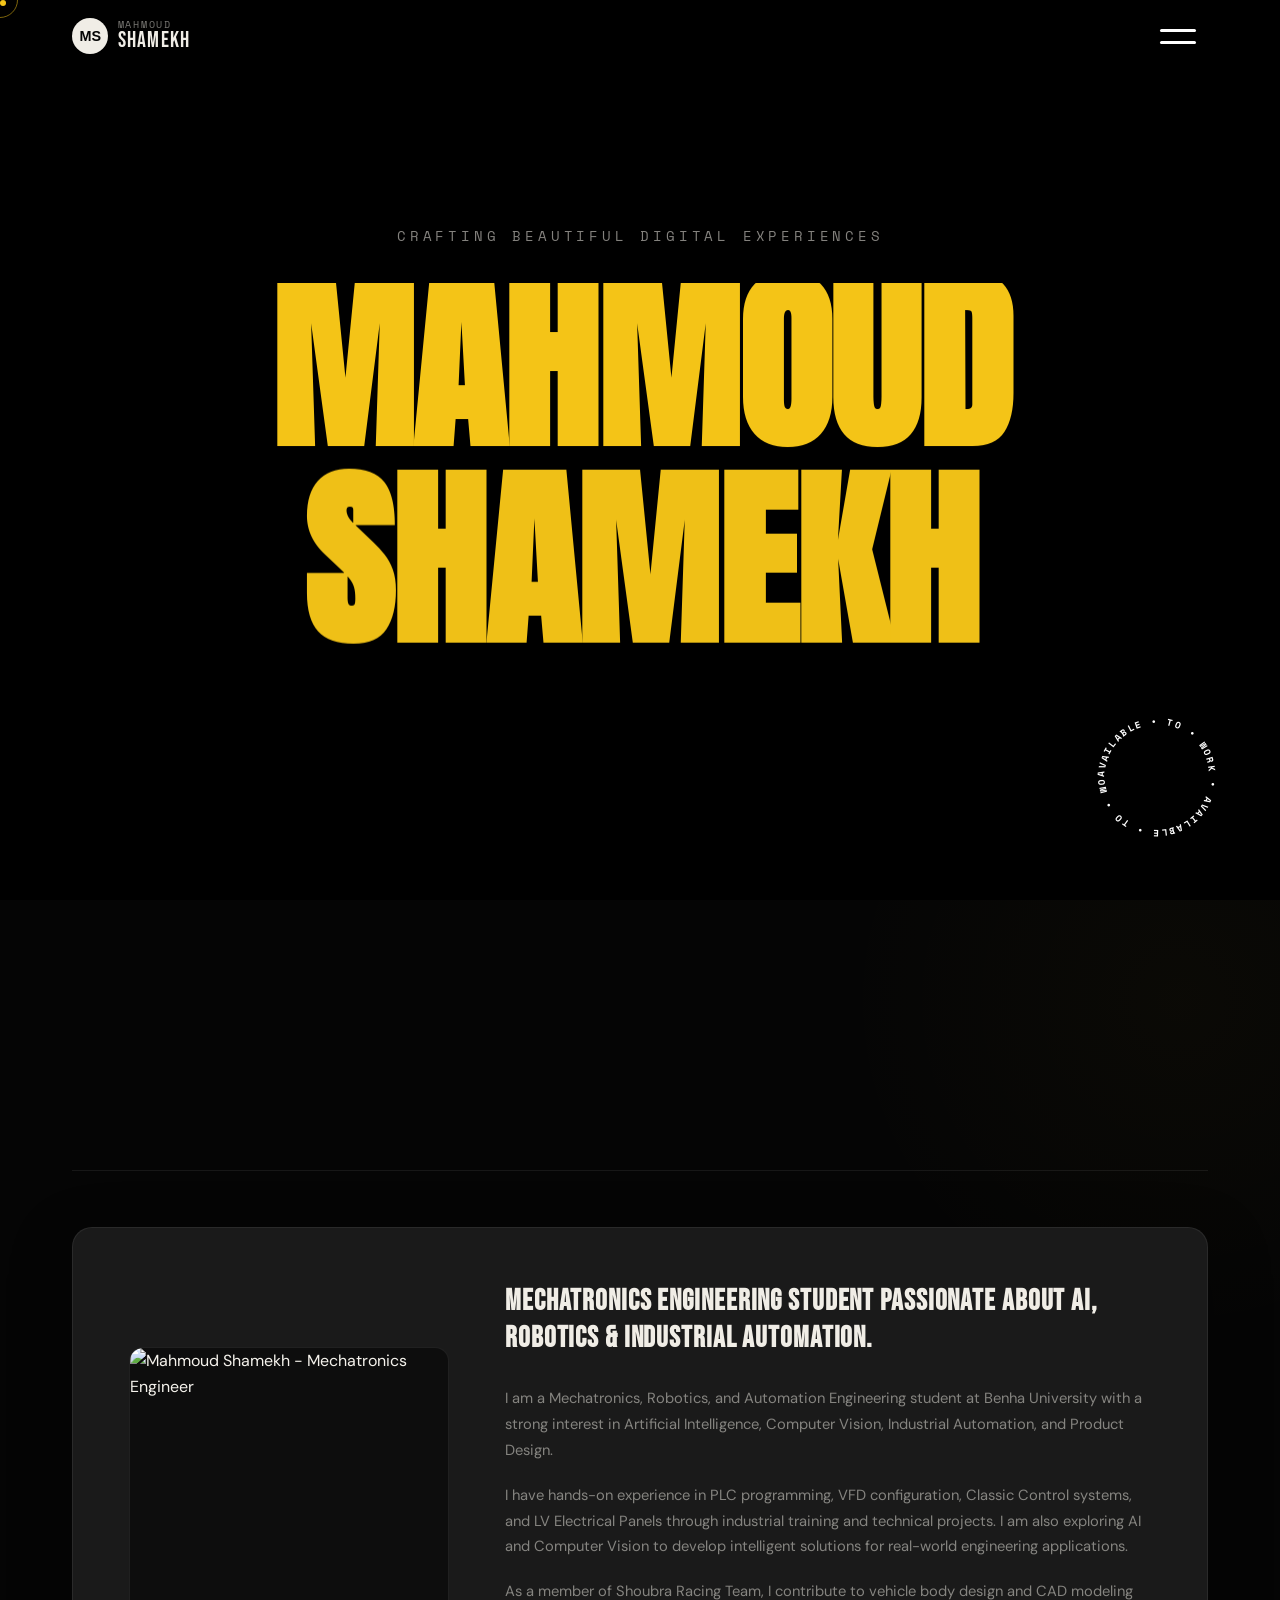
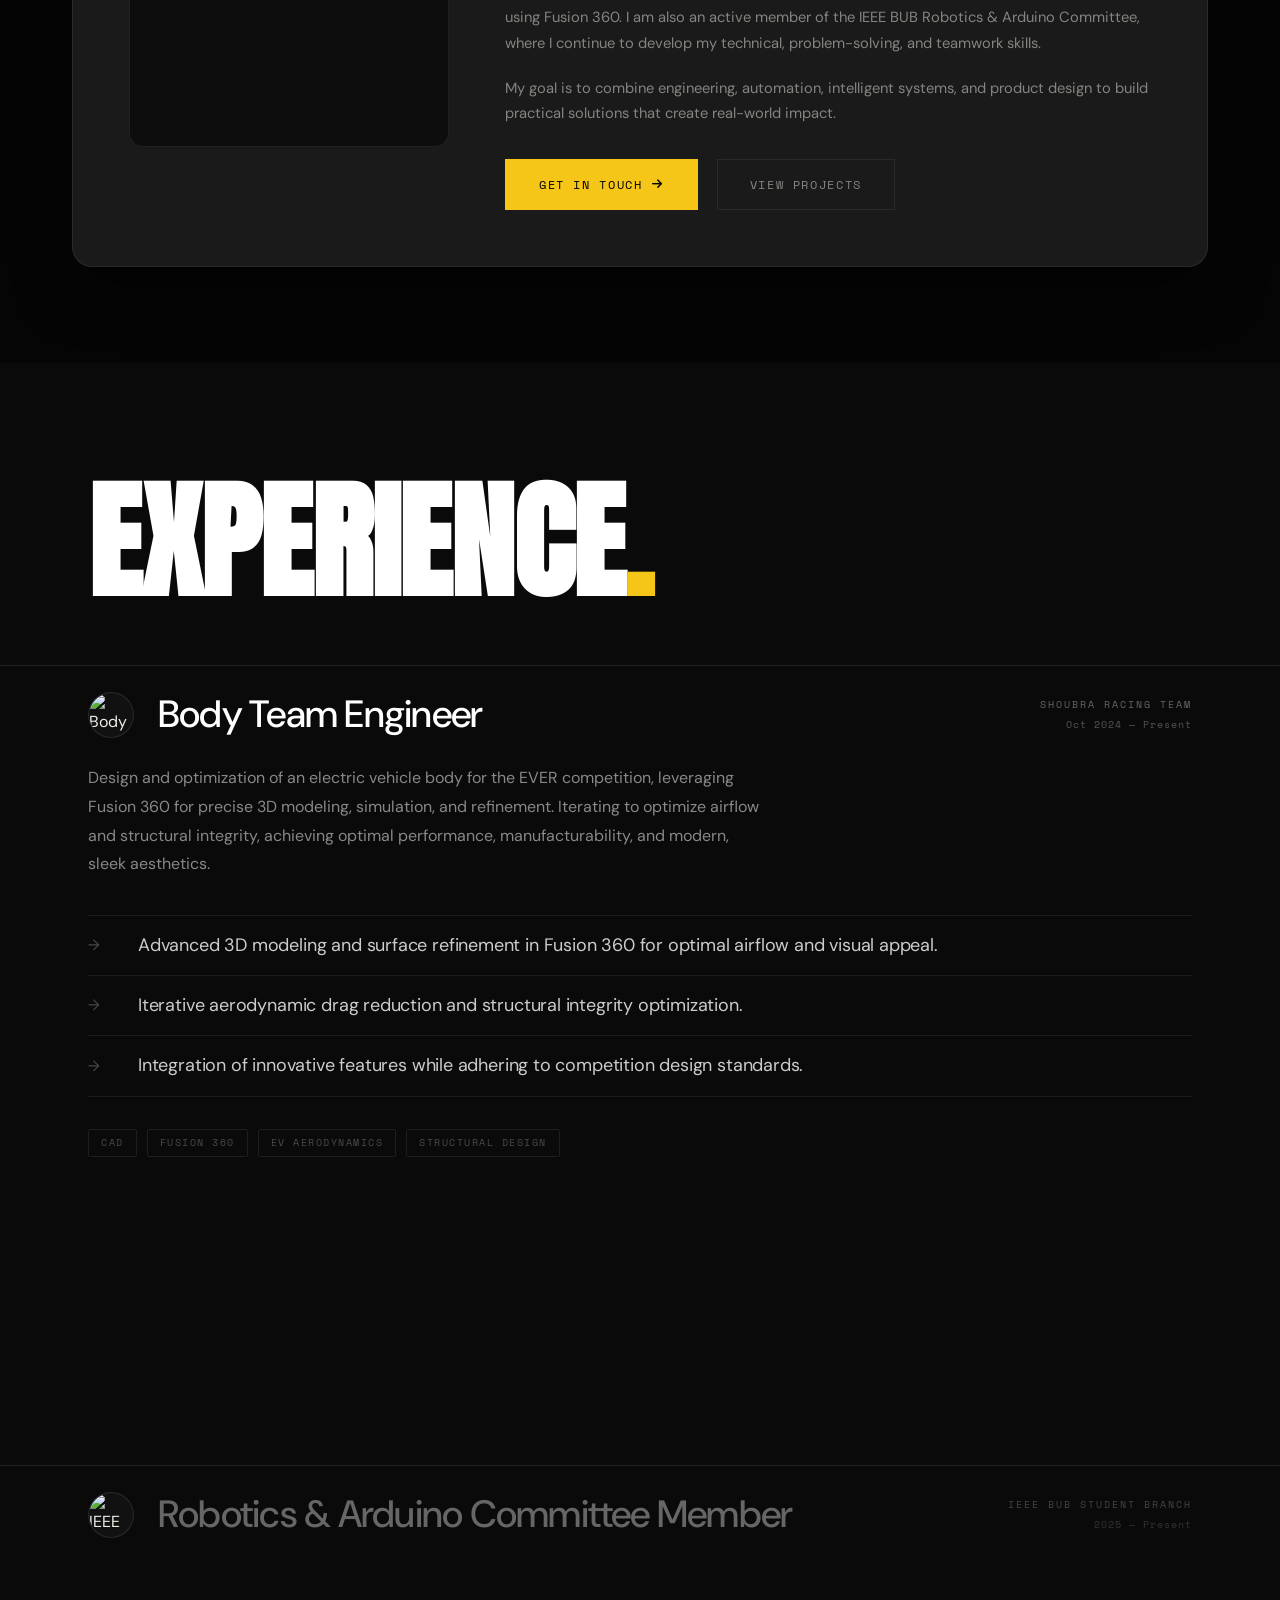
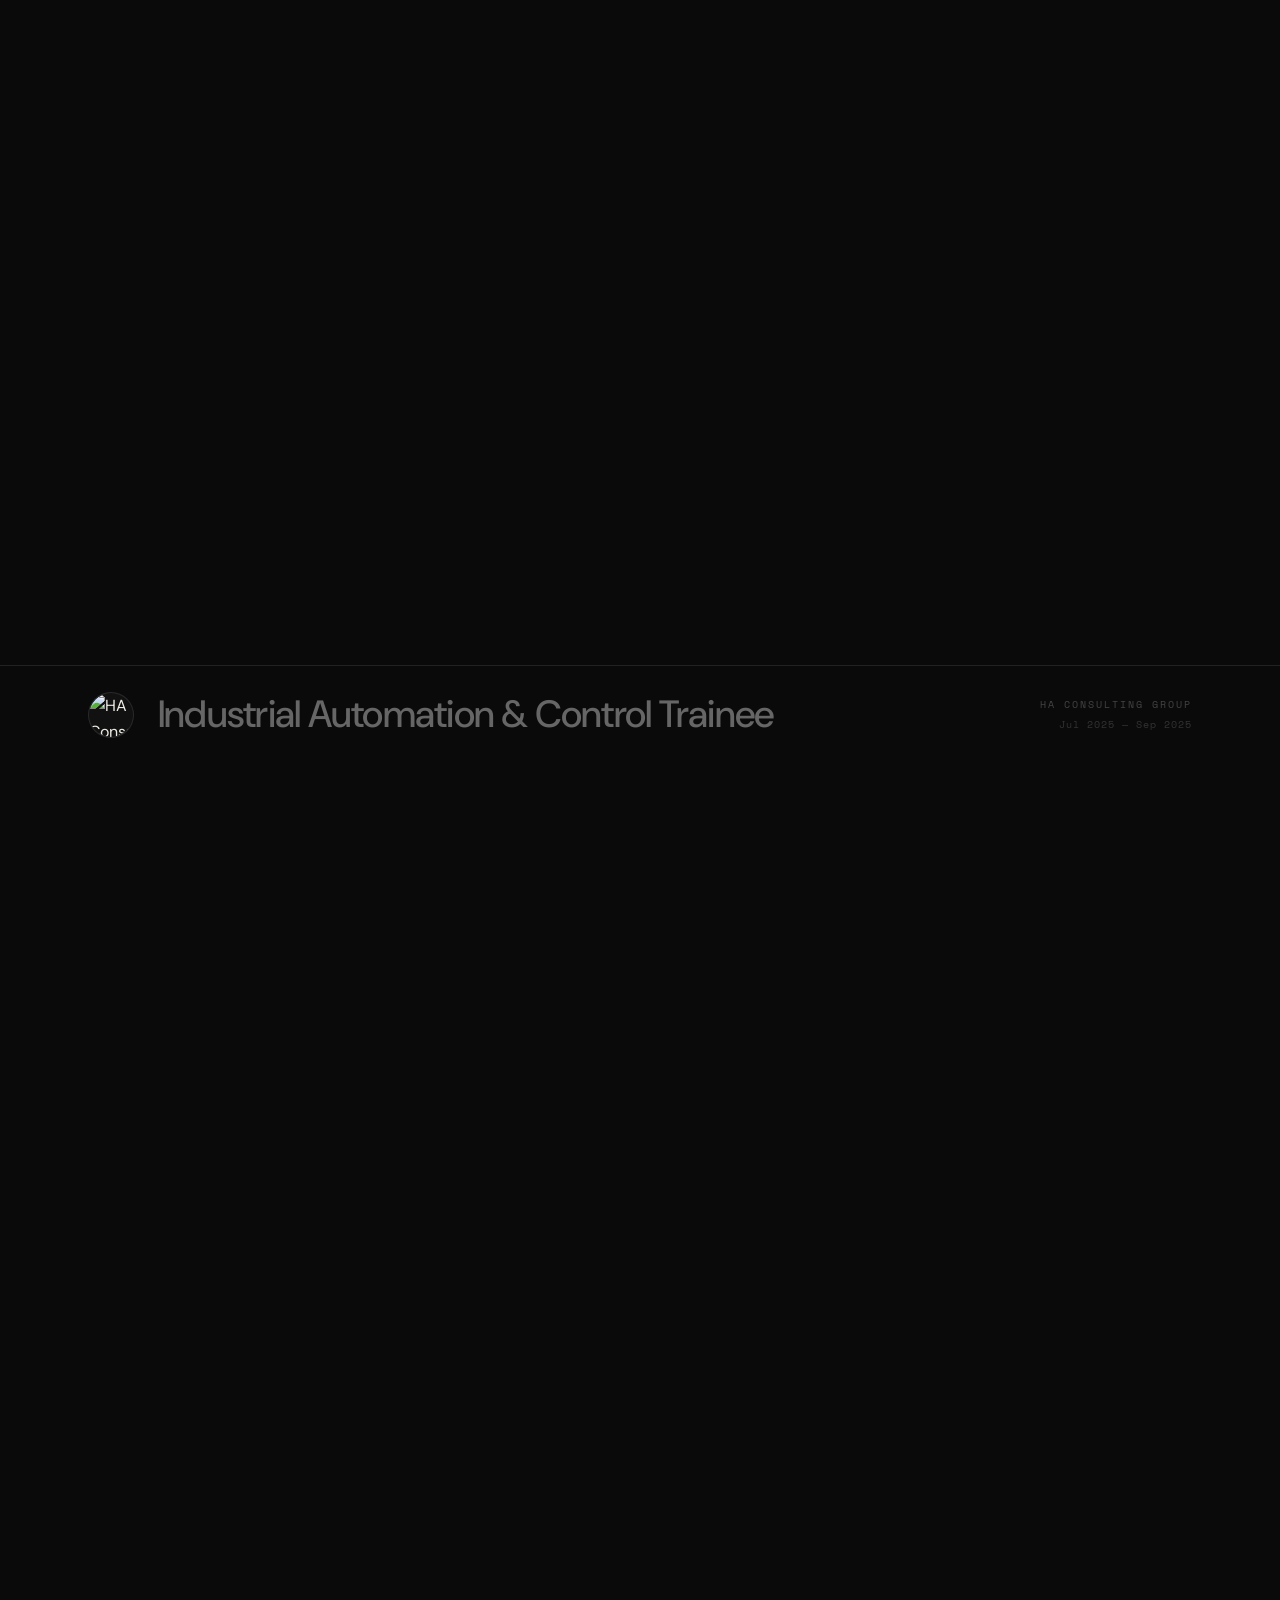
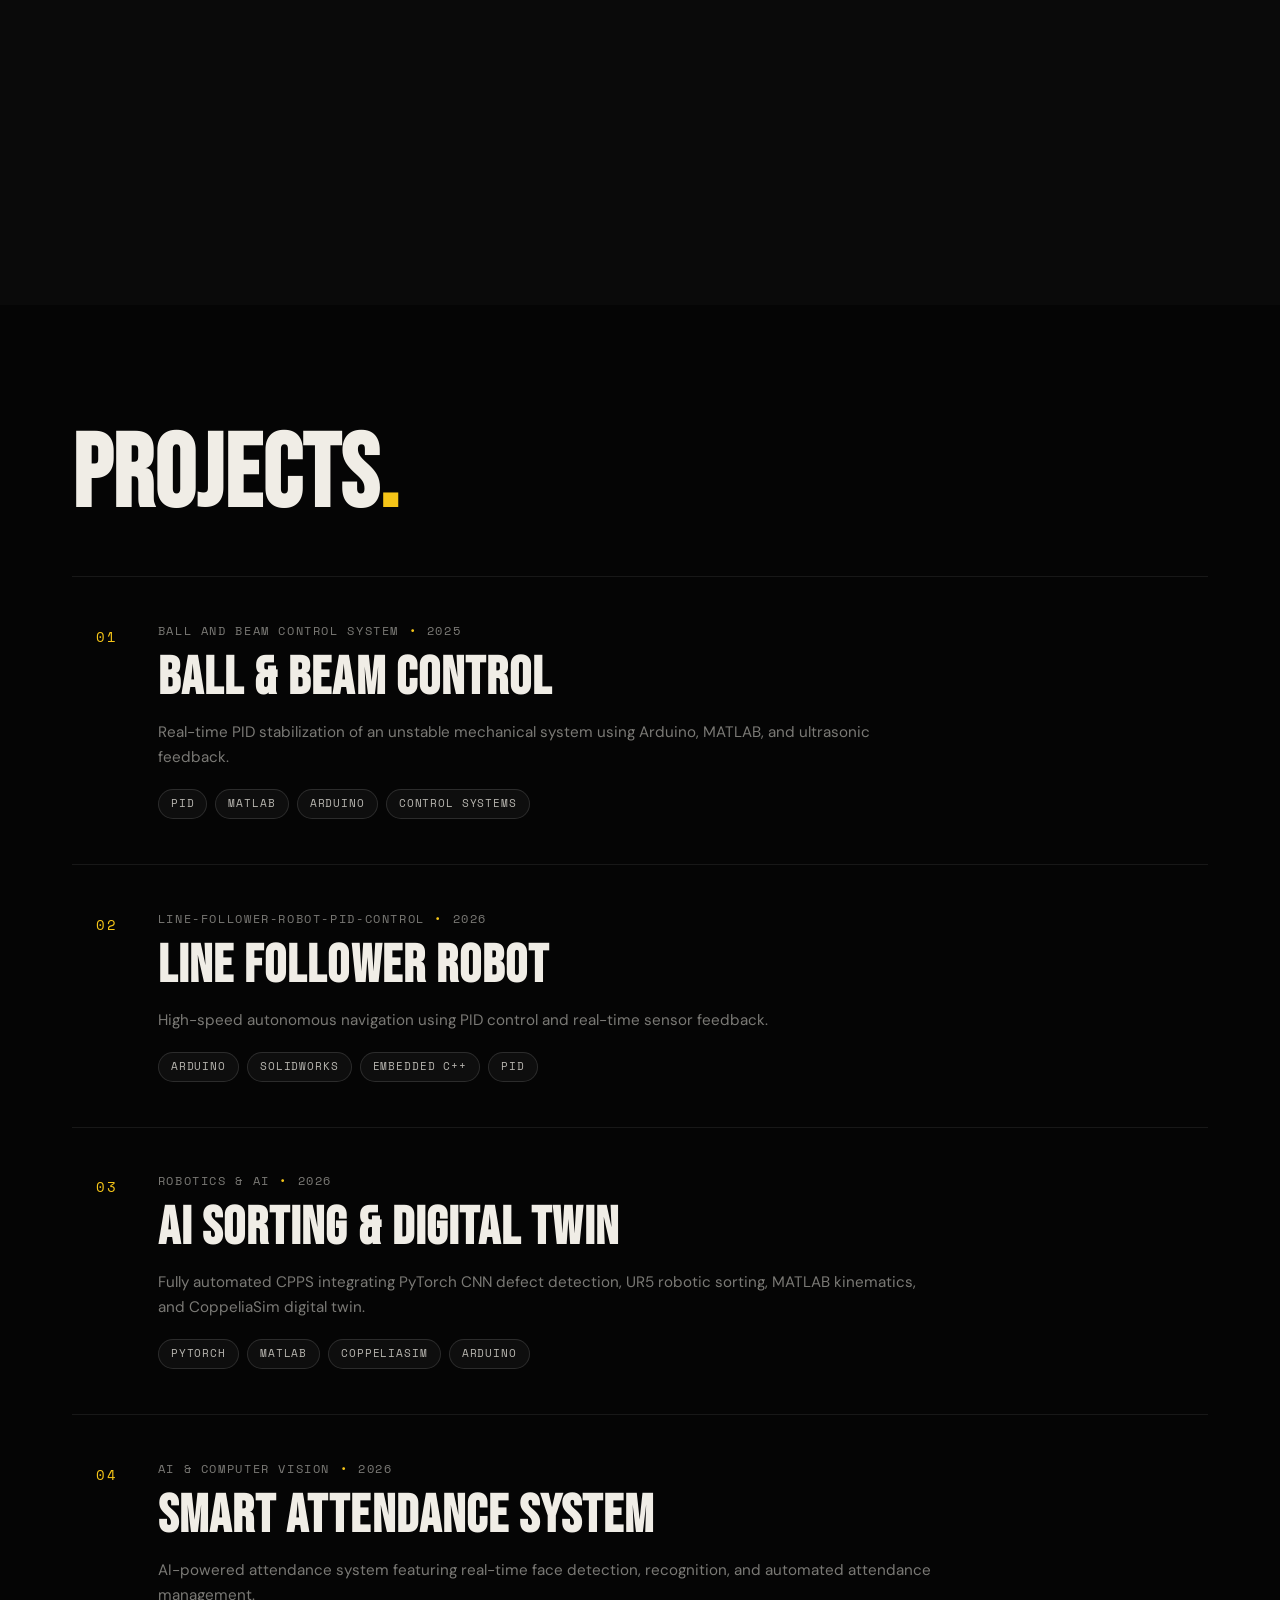
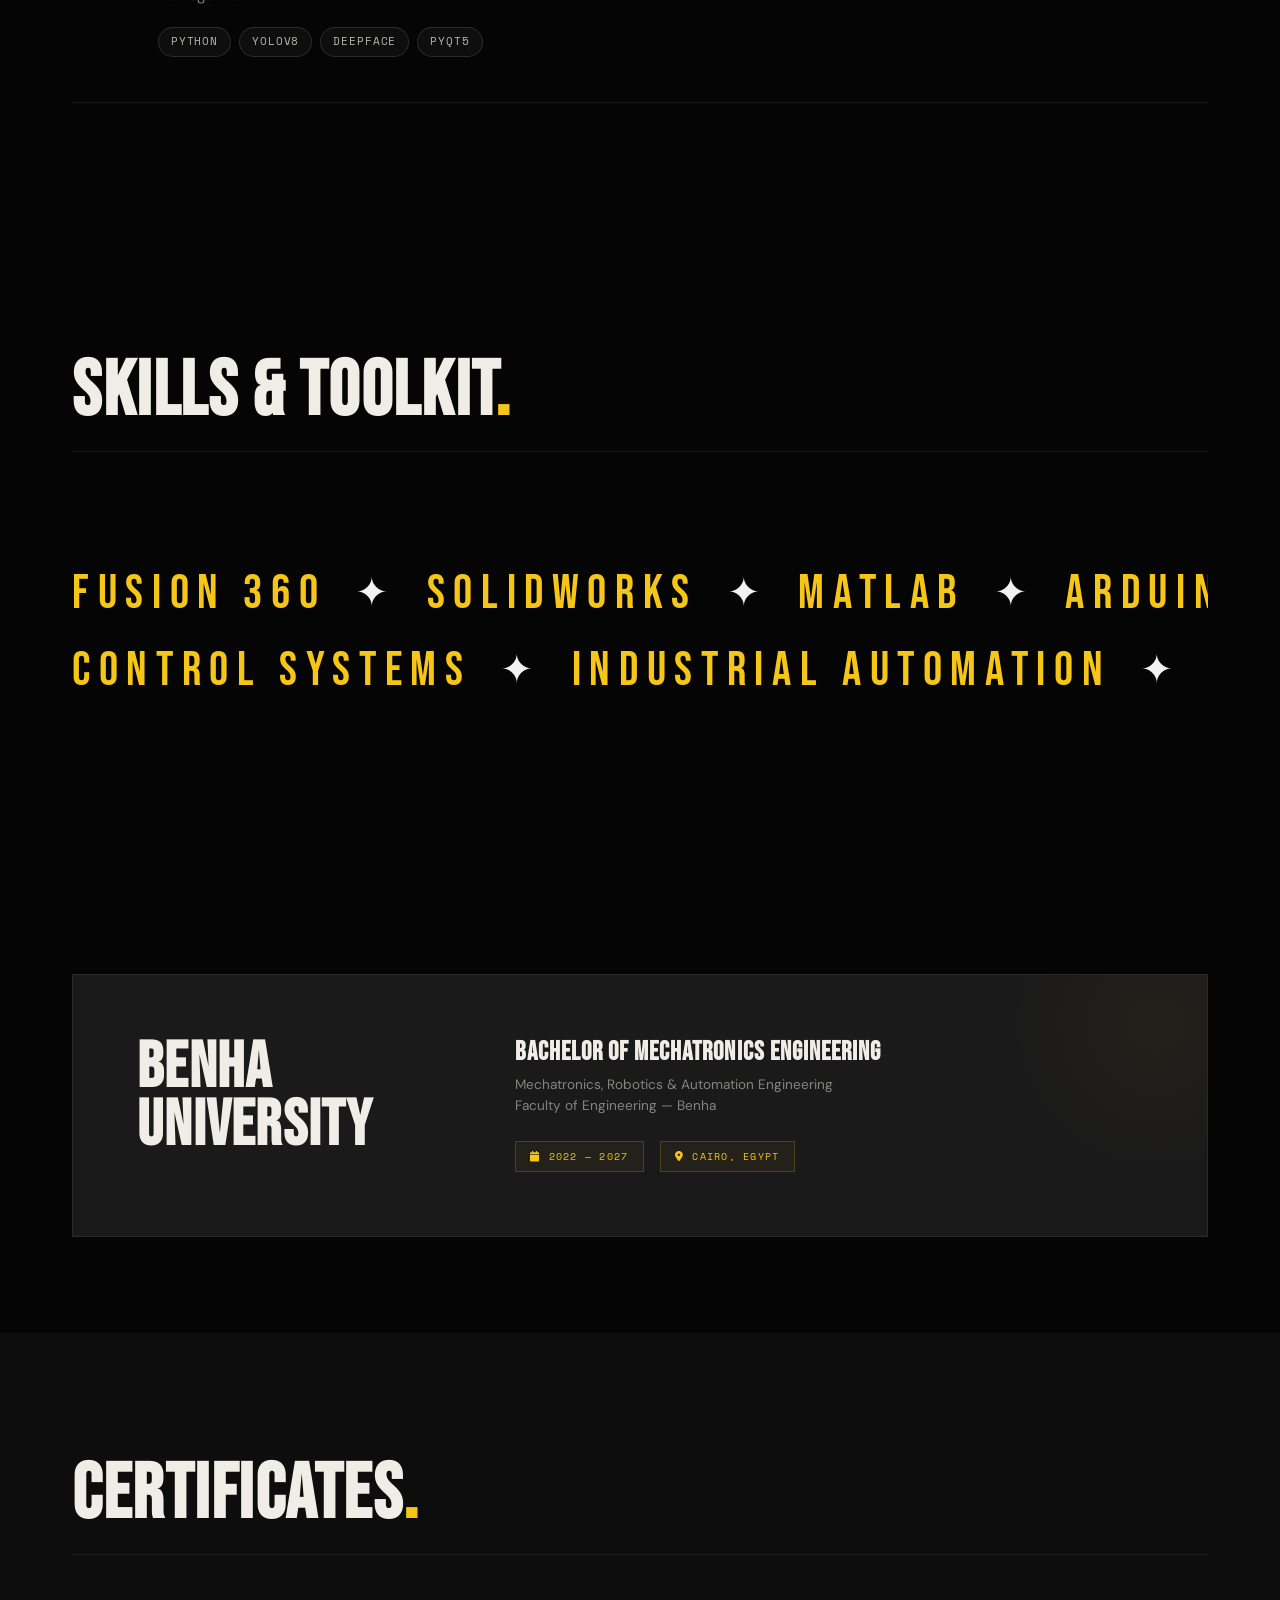
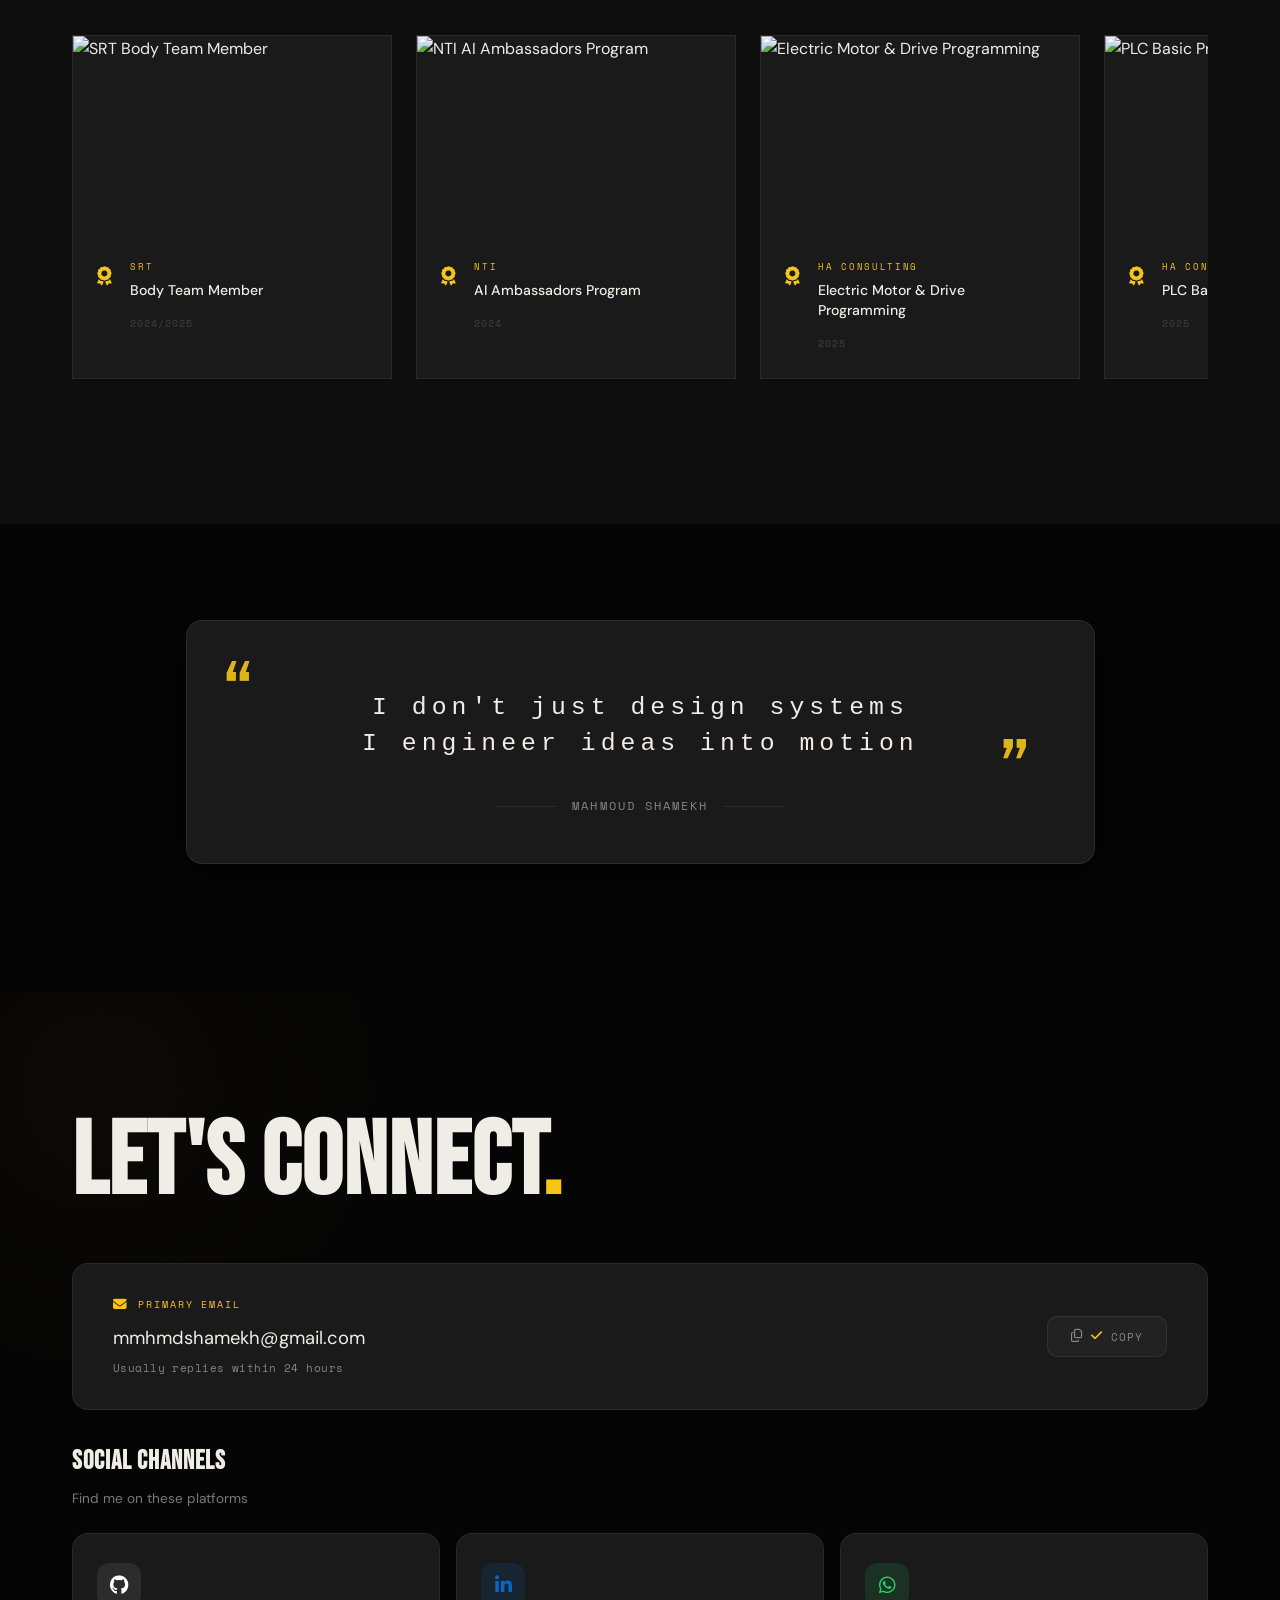
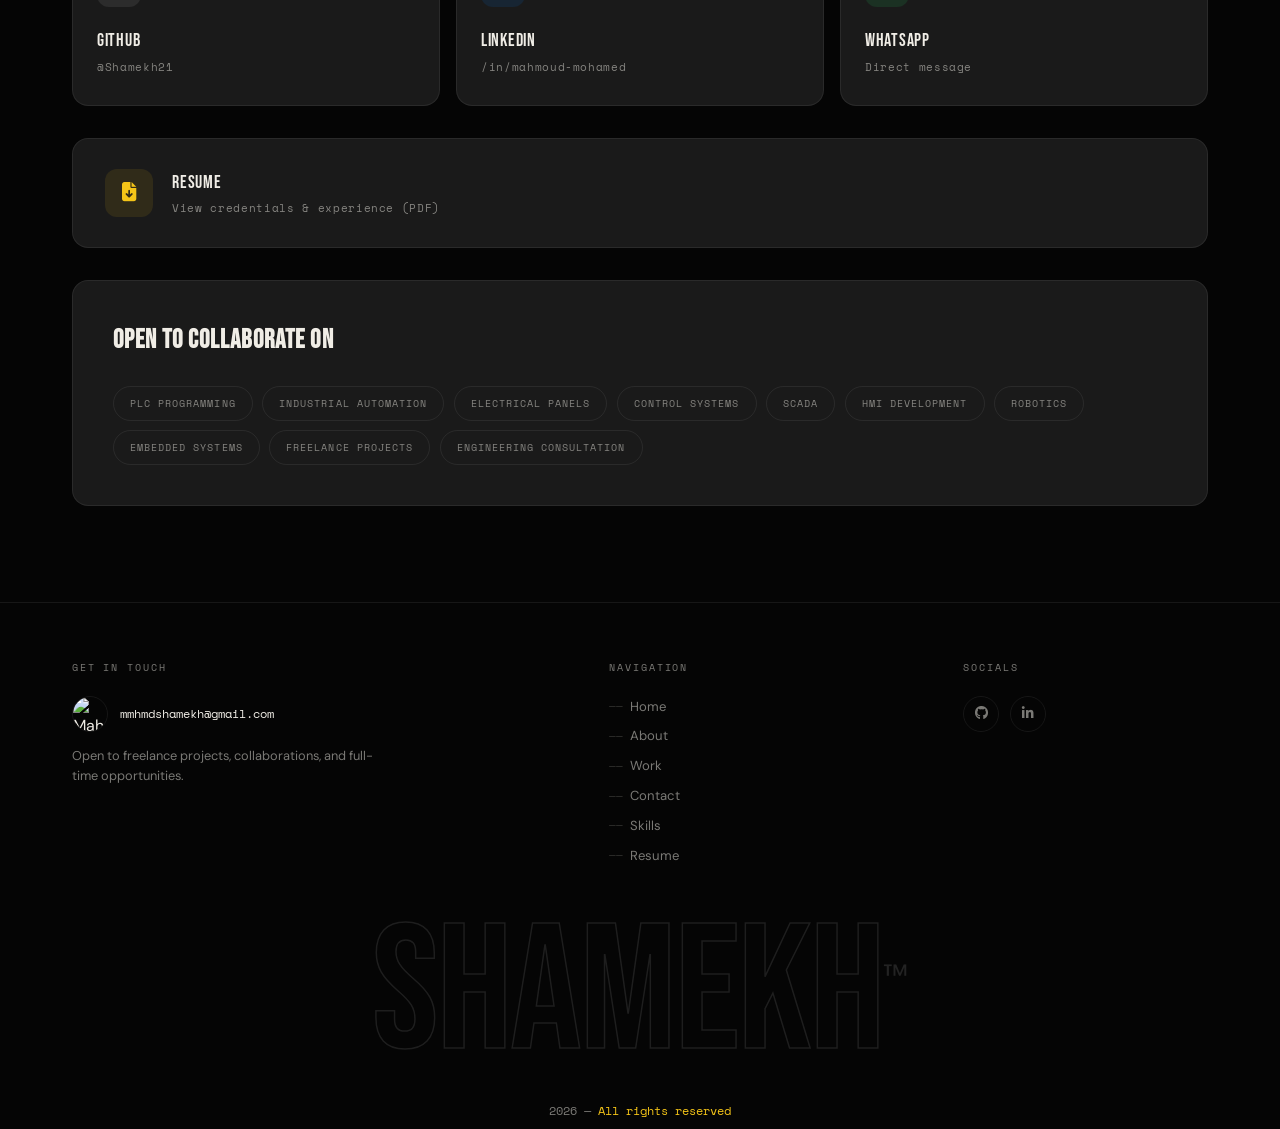
==== index.html @ ae10884a "v5:Test05" ====
<!DOCTYPE html>
<html lang="en" data-theme="dark">

<head>
  <meta charset="UTF-8" />
  <meta name="viewport" content="width=device-width, initial-scale=1.0" />
  <meta name="description"
    content="Professional Mechatronics Engineer Portfolio showcasing projects, experience, certifications and technical skills.">
  <meta name="theme-color" content="#0B0F19">
  <title>Mahmoud Shamekh | Mechatronics Engineer</title>

  <link rel="icon" type="image/webp" href="assets/images/photo(1).webp">


  <link rel="stylesheet" href="css/base.css" />
  <link rel="stylesheet" href="css/components.css" />
  <link rel="stylesheet" href="css/home.css" />
  <link rel="stylesheet" href="css/responsive.css" />

  <link rel="preconnect" href="https://fonts.googleapis.com" />
  <link rel="preconnect" href="https://fonts.gstatic.com" crossorigin />
  <link rel="preconnect" href="https://cdnjs.cloudflare.com" crossorigin />
  <link
    href="https://fonts.googleapis.com/css2?family=Anton&family=Bebas+Neue&family=Space+Mono:ital,wght@0,400;0,700;1,400&family=DM+Sans:ital,opsz,wght@0,9..40,300;0,9..40,400;0,9..40,500;1,9..40,300&display=swap"
    rel="stylesheet" />
  <link rel="stylesheet" href="https://cdnjs.cloudflare.com/ajax/libs/font-awesome/6.7.2/css/all.min.css">
</head>

<body>

  <div id="loader" class="loader">
    <div class="loader-inner">
      <div class="loader-text">
        <span class="loader-pct" id="loaderPct">0%</span>
      </div>
      <div class="loader-bar">
        <div class="loader-fill"></div>
      </div>
    </div>
  </div>


  <div class="cursor-dot" id="cursorDot"></div>
  <div class="cursor-ring" id="cursorRing"></div>



  <nav id="navbar">
    <div class="nav-inner">
      <a href="#hero" class="nav-logo">
        <svg class="logo-img" viewBox="0 0 100 100" xmlns="http://www.w3.org/2000/svg">
          <circle cx="50" cy="50" r="50" fill="currentColor" />
          <text x="51" y="63" text-anchor="middle" font-family="Arial Black, sans-serif" font-size="40"
            font-weight="900" fill="var(--bg, #fff)">MS</text>
        </svg>
        <div class="logo-text">
          <span class="logo-first">MAHMOUD</span>
          <span class="logo-last">SHAMEKH</span>
        </div>
      </a>

      <button style="cursor: none;" class="hamburger" id="navOpen" aria-label="Open navigation" aria-expanded="false"
        aria-controls="navOverlay">
        <span></span><span></span>
      </button>
    </div>
  </nav>


  <div class="nav-overlay" id="navOverlay" aria-hidden="true" inert>
    <div class="nav-backdrop" id="navBackdrop"></div>
    <button style="cursor: none;" class="nav-close" id="navClose" aria-label="Close navigation">
      <svg width="18" height="18" viewBox="0 0 18 18" fill="none" stroke="currentColor" stroke-width="2.2"
        stroke-linecap="round">
        <line x1="2" y1="2" x2="16" y2="16" />
        <line x1="16" y1="2" x2="2" y2="16" />
      </svg>
    </button>
    <div class="nav-panel">
      <p class="nav-section-label">Navigation</p>
      <ul class="nav-panel-links">
        <li><a href="index.html">Home</a></li>
        <li><a href="#about">About</a></li>
        <li><a href="#projects">Work</a></li>
        <li><a href="#contact">Contact</a></li>
      </ul>
      <p class="nav-socials-label">Socials</p>
      <div class="nav-socials">
        <a target="_blank" rel="noopener" href="https://github.com/Shamekh21">GitHub</a>
        <a target="_blank" rel="noopener" href="https://www.linkedin.com/in/mahmoud-mohamed-7784ab2a5/">LinkedIn</a>
      </div>
    </div>
  </div>


  <section id="hero" class="intro-section">
    <div class="intro-container">
      <div class="intro-top-label">
        CRAFTING BEAUTIFUL DIGITAL EXPERIENCES
      </div>

      <div class="intro-title-wrapper">
        <h1 class="intro-title">
          <span class="intro-title-line">MAHMOUD</span>
          <span class="intro-title-line">SHAMEKH</span>
        </h1>
      </div>
    </div>


    <div class="intro-badge" aria-label="Available for work">
      <svg viewBox="0 0 200 200" width="160" height="160" class="intro-badge-svg">
        <defs>
          <path id="circlePath" d="M 100, 100 m -70, 0 a 70,70 0 1,1 140,0 a 70,70 0 1,1 -140,0" />
        </defs>
        <text fill="#ffffff" font-family="var(--font-mono)" font-size="12.5" font-weight="700" letter-spacing="2.2">
          <textPath href="#circlePath" startOffset="0%">
            AVAILABLE • TO • WORK • AVAILABLE • TO • WORK •
          </textPath>
        </text>
      </svg>
    </div>
  </section>


  <section id="about" class="about-section">
    <div class="container">


      <h2 class="about-main-title xp-header-title reveal" id="aboutTitle">ABOUT<span
          style="color: var(--accent);">.</span></h2>
      <div class="about-divider" id="aboutDivider"></div>


      <div class="about-card reveal" id="aboutCard">
        <div class="about-card-inner">


          <div class="about-col-left">
            <div class="about-portrait-frame">
              <img src="assets/images/photo(1).webp" alt="Mahmoud Shamekh - Mechatronics Engineer"
                class="about-portrait-img" loading="lazy" decoding="async" />
            </div>
          </div>


          <div class="about-col-right">

            <h3 class="about-headline" id="aboutHeadline">
              MECHATRONICS ENGINEERING STUDENT PASSIONATE ABOUT AI, ROBOTICS &amp; INDUSTRIAL AUTOMATION.
            </h3>

            <div class="about-bio-text" id="aboutBioText">
              <p>
                I am a Mechatronics, Robotics, and Automation Engineering student at Benha University with a strong
                interest in Artificial Intelligence, Computer Vision, Industrial Automation, and Product Design.
              </p>
              <p>
                I have hands-on experience in PLC programming, VFD configuration, Classic Control systems, and LV
                Electrical Panels through industrial training and technical projects. I am also exploring AI and
                Computer Vision to develop intelligent solutions for real-world engineering applications.

              </p>
              <p>
                As a member of Shoubra Racing Team, I contribute to vehicle body design and CAD modeling using Fusion
                360. I am also an active member of the IEEE BUB Robotics &amp; Arduino Committee, where I continue to
                develop my technical, problem-solving, and teamwork skills.
              </p>
              <p>
                My goal is to combine engineering, automation, intelligent systems, and product design to build
                practical solutions that create real-world impact.
              </p>
            </div>

            <div class="about-cta-row" id="aboutCtaRow">
              <a href="#contact" class="btn-primary">GET IN TOUCH <i class="fa-solid fa-arrow-right"></i></a>
              <a href="#projects" class="btn-ghost">VIEW PROJECTS</a>
            </div>

          </div>

        </div>
      </div>

    </div>
  </section>

  <section id="experience" class="xp-section">


    <div class="xp-header reveal">
      <h2 class="xp-header-title">EXPERIENCE<span>.</span></h2>
    </div>


    <div class="xp-stack" id="xpStack">


      <article class="xp-card" id="xpCard0">
        <div class="xp-card-header">
          <div class="xp-card-logo-wrap">
            <img src="assets/images/bodyTeam.webp" alt="Body Team Engineer Logo" class="xp-card-logo">
          </div>
          <h3 class="xp-card-title">Body Team Engineer</h3>
          <div class="xp-card-meta">
            <span class="xp-card-company">Shoubra Racing Team</span>
            <span class="xp-card-date">Oct 2024 — Present</span>
          </div>
        </div>
        <div class="xp-card-body">
          <p class="xp-card-desc">
            Design and optimization of an electric vehicle body for the EVER competition, leveraging Fusion 360 for
            precise 3D modeling, simulation, and refinement. Iterating to optimize airflow and structural integrity,
            achieving optimal performance, manufacturability, and modern, sleek aesthetics.
          </p>
          <ul class="xp-points">
            <li class="xp-point">
              <span class="xp-point-bullet">→</span>
              <span class="xp-point-text">Advanced 3D modeling and surface refinement in Fusion 360 for optimal airflow
                and visual appeal.</span>
            </li>
            <li class="xp-point">
              <span class="xp-point-bullet">→</span>
              <span class="xp-point-text">Iterative aerodynamic drag reduction and structural integrity
                optimization.</span>
            </li>
            <li class="xp-point">
              <span class="xp-point-bullet">→</span>
              <span class="xp-point-text">Integration of innovative features while adhering to competition design
                standards.</span>
            </li>
          </ul>
          <div class="xp-tags">
            <span class="xp-tag">CAD</span>
            <span class="xp-tag">Fusion 360</span>
            <span class="xp-tag">EV Aerodynamics</span>
            <span class="xp-tag">Structural Design</span>
          </div>
        </div>
      </article>


      <article class="xp-card" id="xpCard1">
        <div class="xp-card-header">
          <div class="xp-card-logo-wrap">
            <img src="assets/images/IEEE.webp" alt="IEEE BUB" class="xp-card-logo">
          </div>
          <h3 class="xp-card-title">Robotics & Arduino Committee Member</h3>
          <div class="xp-card-meta">
            <span class="xp-card-company">IEEE BUB Student Branch</span>
            <span class="xp-card-date">2025 — Present</span>
          </div>
        </div>
        <div class="xp-card-body">
          <p class="xp-card-desc">
            Actively participated in technical workshops and practical engineering projects focused on embedded
            systems. Developed hands-on expertise in Arduino programming, sensor interfacing, and electronic circuits,
            while collaborating with engineering teams to solve complex technical challenges.
          </p>
          <ul class="xp-points">
            <li class="xp-point">
              <span class="xp-point-bullet">→</span>
              <span class="xp-point-text">Programmed and integrated microcontroller-based systems using both digital and
                analog sensors.</span>
            </li>
            <li class="xp-point">
              <span class="xp-point-bullet">→</span>
              <span class="xp-point-text">Designed and implemented control logic and electronic circuits for
                hardware-software integration.</span>
            </li>
            <li class="xp-point">
              <span class="xp-point-bullet">→</span>
              <span class="xp-point-text">Collaborated in technical sessions to enhance engineering problem-solving and
                teamwork skills.</span>
            </li>
          </ul>
          <div class="xp-tags">
            <span class="xp-tag">Arduino</span>
            <span class="xp-tag">EMBEDDED SYSTEMS</span>
            <span class="xp-tag">CIRCUIT DESIGN</span>
            <span class="xp-tag">CONTROL LOGIC</span>
          </div>
        </div>
      </article>


      <article class="xp-card" id="xpCard2">
        <div class="xp-card-header">
          <div class="xp-card-logo-wrap">
            <img src="assets/images/HA.webp" alt="HA Consulting Group" class="xp-card-logo">
          </div>
          <h3 class="xp-card-title">Industrial Automation & Control Trainee</h3>
          <div class="xp-card-meta">
            <span class="xp-card-company">HA Consulting Group</span>
            <span class="xp-card-date">Jul 2025 — Sep 2025</span>
          </div>
        </div>
        <div class="xp-card-body">
          <p class="xp-card-desc">
            Completed an intensive industrial automation diploma featuring 60+ hands-on lab tasks across hardwired
            classic control systems, multi-vendor PLC programming, and VFD parameter configuration</p>
          <ul class="xp-points">
            <li class="xp-point">
              <span class="xp-point-bullet">→</span>
              <span class="xp-point-text">Classic Control</span>
            </li>
            <li class="xp-point">
              <span class="xp-point-bullet">→</span>
              <span class="xp-point-text">PLC Basic Programming</span>
            </li>
            <li class="xp-point">
              <span class="xp-point-bullet">→</span>
              <span class="xp-point-text">Electric Motor & Drive Programming</span>
            </li>
          </ul>
          <div class="xp-tags">
            <span class="xp-tag">Automation</span>
            <span class="xp-tag">PLC</span>
            <span class="xp-tag">CLASSIC CONTROL</span>
            <span class="xp-tag">SENSORS</span>
          </div>
        </div>
      </article>

    </div>
    <div class="xp-bottom-spacer"></div>
  </section>

  <section id="projects" class="projects-section">
    <div class="container">

      <div class="projects-header reveal">
        <div class="projects-header-left">
          <h2 class="section-title-xl">PROJECTS<span style="color: var(--accent);">.</span></h2>
        </div>
      </div>

      <!-- Projects floating preview for cursor hover -->
      <div class="projects-hover-preview" id="projectsHoverPreview" aria-hidden="true">
        <div class="projects-preview-inner">
          <img src="" alt="" class="projects-preview-img" id="projectsPreviewImg" />
        </div>
      </div>

      <div class="projects-list" id="projectsList">

        <article class="project-row reveal" data-image="assets/images/project(1).webp"
          data-alt="Ball and Beam Control System">
          <a href="https://github.com/Shamekh21/Ball-and-Beam-Control-System" target="_blank" rel="noopener noreferrer"
            class="project-row-link">
            <div class="project-row-left">
              <span class="project-row-num">01</span>
              <div class="project-row-info">
                <div class="project-row-top">
                  <span class="project-row-category">Ball and Beam Control System</span>
                  <span class="project-row-dot">•</span>
                  <span class="project-row-year">2025</span>
                </div>
                <h3 class="project-row-title">BALL &amp; BEAM CONTROL</h3>
                <p class="project-row-desc">
                  Real-time PID stabilization of an unstable mechanical system using Arduino, MATLAB, and ultrasonic
                  feedback.
                </p>
                <div class="project-row-tags">
                  <span class="project-tag">PID</span>
                  <span class="project-tag">MATLAB</span>
                  <span class="project-tag">Arduino</span>
                  <span class="project-tag">Control Systems</span>
                </div>
              </div>
            </div>
            <div class="project-row-mobile-img">
              <img src="assets/images/project(1).webp" alt="Ball and Beam Control System" loading="lazy"
                decoding="async" />
            </div>
          </a>
        </article>

        <article class="project-row reveal" data-image="assets/images/project(2).webp" data-alt="Line Follower Robot">
          <a href="https://github.com/Shamekh21/Line-Follower-Robot-PID-Control" target="_blank"
            rel="noopener noreferrer" class="project-row-link">
            <div class="project-row-left">
              <span class="project-row-num">02</span>
              <div class="project-row-info">
                <div class="project-row-top">
                  <span class="project-row-category">Line-Follower-Robot-PID-Control</span>
                  <span class="project-row-dot">•</span>
                  <span class="project-row-year">2026</span>
                </div>
                <h3 class="project-row-title">LINE FOLLOWER ROBOT</h3>
                <p class="project-row-desc">
                  High-speed autonomous navigation using PID control and real-time sensor feedback.
                </p>
                <div class="project-row-tags">
                  <span class="project-tag">Arduino</span>
                  <span class="project-tag">SolidWorks</span>
                  <span class="project-tag">Embedded C++</span>
                  <span class="project-tag">PID</span>
                </div>
              </div>
            </div>
            <div class="project-row-mobile-img">
              <img src="assets/images/project(2).webp" alt="Line Follower Robot" loading="lazy" decoding="async" />
            </div>
          </a>
        </article>

        <article class="project-row reveal" data-image="assets/images/project(4).webp"
          data-alt="AI Sorting &amp; Digital Twin">
          <a href="https://github.com/Shamekh21/Fully-Automated-Industrial-Inspection-Sorting-System-with-Digital-Twin"
            target="_blank" rel="noopener noreferrer" class="project-row-link">
            <div class="project-row-left">
              <span class="project-row-num">03</span>
              <div class="project-row-info">
                <div class="project-row-top">
                  <span class="project-row-category">Robotics &amp; AI</span>
                  <span class="project-row-dot">•</span>
                  <span class="project-row-year">2026</span>
                </div>
                <h3 class="project-row-title">AI SORTING &amp; DIGITAL TWIN</h3>
                <p class="project-row-desc">
                  Fully automated CPPS integrating PyTorch CNN defect detection, UR5 robotic sorting, MATLAB kinematics,
                  and CoppeliaSim digital twin.
                </p>
                <div class="project-row-tags">
                  <span class="project-tag">PyTorch</span>
                  <span class="project-tag">MATLAB</span>
                  <span class="project-tag">CoppeliaSim</span>
                  <span class="project-tag">Arduino</span>
                </div>
              </div>
            </div>
            <div class="project-row-mobile-img">
              <img src="assets/images/project(4).webp" alt="AI Sorting &amp; Digital Twin" loading="lazy"
                decoding="async" />
            </div>
          </a>
        </article>

        <article class="project-row reveal" data-image="assets/images/project(3).webp"
          data-alt="Smart Attendance System">
          <a href="https://www.linkedin.com/feed/update/urn:li:activity:7460744226855845888/" target="_blank"
            rel="noopener noreferrer" class="project-row-link">
            <div class="project-row-left">
              <span class="project-row-num">04</span>
              <div class="project-row-info">
                <div class="project-row-top">
                  <span class="project-row-category">AI &amp; Computer Vision</span>
                  <span class="project-row-dot">•</span>
                  <span class="project-row-year">2026</span>
                </div>
                <h3 class="project-row-title">SMART ATTENDANCE SYSTEM</h3>
                <p class="project-row-desc">
                  AI-powered attendance system featuring real-time face detection, recognition, and automated attendance
                  management.
                </p>
                <div class="project-row-tags">
                  <span class="project-tag">Python</span>
                  <span class="project-tag">YOLOv8</span>
                  <span class="project-tag">DeepFace</span>
                  <span class="project-tag">PyQt5</span>
                </div>
              </div>
            </div>
            <div class="project-row-mobile-img">
              <img src="assets/images/project(3).webp" alt="Smart Attendance System" loading="lazy" decoding="async" />
            </div>
          </a>
        </article>

      </div>

    </div>
  </section>


  <section id="skills" class="skills-section">
    <div class="container">
      <div class="section-header reveal">
        <div>
          <h2 class="section-title-lg">SKILLS &amp; TOOLKIT<span style="color: var(--accent);">.</span></h2>
        </div>
      </div>

      <div class="marquee-wrapper reveal">

        <div class="marquee marquee-left">
          <div class="marquee-content">
            <span class="skill-item">FUSION 360</span>
            <span class="diamond">✦</span>
            <span class="skill-item">SOLIDWORKS</span>
            <span class="diamond">✦</span>
            <span class="skill-item">MATLAB</span>
            <span class="diamond">✦</span>
            <span class="skill-item">ARDUINO</span>
            <span class="diamond">✦</span>
            <span class="skill-item">EMBEDDED C</span>
            <span class="diamond">✦</span>
            <span class="skill-item">PYTHON</span>
            <span class="diamond">✦</span>
            <span class="skill-item">COMPUTER VISION</span>
            <span class="diamond">✦</span>
            <span class="skill-item">MACHINE LEARNING</span>
            <span class="diamond">✦</span>
            <span class="skill-item">PYTORCH</span>
            <span class="diamond">✦</span>

            <!-- Repeat for seamless scrolling -->
            <span class="skill-item">FUSION 360</span>
            <span class="diamond">✦</span>
            <span class="skill-item">SOLIDWORKS</span>
            <span class="diamond">✦</span>
            <span class="skill-item">MATLAB</span>
            <span class="diamond">✦</span>
            <span class="skill-item">ARDUINO</span>
            <span class="diamond">✦</span>
            <span class="skill-item">EMBEDDED C</span>
            <span class="diamond">✦</span>
            <span class="skill-item">PYTHON</span>
            <span class="diamond">✦</span>
            <span class="skill-item">COMPUTER VISION</span>
            <span class="diamond">✦</span>
            <span class="skill-item">MACHINE LEARNING</span>
            <span class="diamond">✦</span>
            <span class="skill-item">PYTORCH</span>
            <span class="diamond">✦</span>
          </div>
        </div>

        <div class="marquee marquee-right">
          <div class="marquee-content">
            <span class="skill-item">CONTROL SYSTEMS</span>
            <span class="diamond">✦</span>
            <span class="skill-item">INDUSTRIAL AUTOMATION</span>
            <span class="diamond">✦</span>
            <span class="skill-item">PLC PROGRAMMING</span>
            <span class="diamond">✦</span>
            <span class="skill-item">PID CONTROL</span>
            <span class="diamond">✦</span>
            <span class="skill-item">FEA ANALYSIS</span>
            <span class="diamond">✦</span>
            <span class="skill-item">ROBOTICS</span>
            <span class="diamond">✦</span>
            <span class="skill-item">AERODYNAMICS</span>
            <span class="diamond">✦</span>
            <span class="skill-item">SENSOR INTEGRATION</span>
            <span class="diamond">✦</span>
            <span class="skill-item">CLASSIC CONTROL</span>
            <span class="diamond">✦</span>

            <!-- Repeat for seamless scrolling -->
            <span class="skill-item">CONTROL SYSTEMS</span>
            <span class="diamond">✦</span>
            <span class="skill-item">INDUSTRIAL AUTOMATION</span>
            <span class="diamond">✦</span>
            <span class="skill-item">PLC PROGRAMMING</span>
            <span class="diamond">✦</span>
            <span class="skill-item">PID CONTROL</span>
            <span class="diamond">✦</span>
            <span class="skill-item">FEA ANALYSIS</span>
            <span class="diamond">✦</span>
            <span class="skill-item">ROBOTICS</span>
            <span class="diamond">✦</span>
            <span class="skill-item">AERODYNAMICS</span>
            <span class="diamond">✦</span>
            <span class="skill-item">SENSOR INTEGRATION</span>
            <span class="diamond">✦</span>
            <span class="skill-item">CLASSIC CONTROL</span>
            <span class="diamond">✦</span>
          </div>
        </div>
      </div>

    </div>
  </section>


  <section id="education" class="education-section">
    <div class="container">
      <div class="edu-card reveal">
        <div class="edu-left">
          <h2 class="edu-uni">BENHA<br>UNIVERSITY</h2>
        </div>
        <div class="edu-right">
          <div class="edu-degree">
            <h3>BACHELOR OF MECHATRONICS ENGINEERING</h3>
            <p>Mechatronics, Robotics &amp; Automation Engineering</p>
            <p>Faculty of Engineering — Benha</p>
          </div>
          <div class="edu-meta">
            <div class="edu-year-tag">
              <i class="fa-solid fa-calendar"></i>
              2022 — 2027
            </div>
            <div class="edu-year-tag">
              <i class="fa-solid fa-location-dot"></i>
              Cairo, Egypt
            </div>
          </div>
        </div>
        <div class="edu-glow"></div>
      </div>
    </div>
  </section>


  <section id="certificates" class="certificates-section">
    <div class="container">

      <div class="section-header reveal">
        <div>
          <h2 class="section-title-lg">CERTIFICATES<span style="color: var(--accent);">.</span></h2>
        </div>
      </div>

      <div class="slider-container reveal">
        <div class="slider-track">

          <div class="cert-card">
            <div class="cert-stripe"></div>
            <div class="cert-image">
              <img src="assets/images/srt-certificate.webp" alt="SRT Body Team Member" loading="lazy" decoding="async">
            </div>
            <div class="cert-content">
              <div class="cert-icon"><i class="fa-solid fa-award"></i></div>
              <div class="cert-info">
                <span class="cert-issuer">SRT</span>
                <h3>Body Team Member</h3>
                <span class="cert-year">2024/2025</span>
              </div>
            </div>
          </div>

          <div class="cert-card">
            <div class="cert-stripe"></div>
            <div class="cert-image">
              <img src="assets/images/nti-ai.webp" alt="NTI AI Ambassadors Program" loading="lazy" decoding="async">
            </div>
            <div class="cert-content">
              <div class="cert-icon"><i class="fa-solid fa-award"></i></div>
              <div class="cert-info">
                <span class="cert-issuer">NTI</span>
                <h3>AI Ambassadors Program</h3>
                <span class="cert-year">2024</span>
              </div>
            </div>
          </div>

          <div class="cert-card">
            <div class="cert-stripe"></div>
            <div class="cert-image">
              <img src="assets/images/ha-motor.webp" alt="Electric Motor & Drive Programming" loading="lazy"
                decoding="async">
            </div>
            <div class="cert-content">
              <div class="cert-icon"><i class="fa-solid fa-award"></i></div>
              <div class="cert-info">
                <span class="cert-issuer">HA CONSULTING</span>
                <h3>Electric Motor & Drive Programming</h3>
                <span class="cert-year">2025</span>
              </div>
            </div>
          </div>

          <div class="cert-card">
            <div class="cert-stripe"></div>
            <div class="cert-image">
              <img src="assets/images/ha-plc.webp" alt="PLC Basic Programming" loading="lazy" decoding="async">
            </div>
            <div class="cert-content">
              <div class="cert-icon"><i class="fa-solid fa-award"></i></div>
              <div class="cert-info">
                <span class="cert-issuer">HA CONSULTING</span>
                <h3>PLC Basic Programming</h3>
                <span class="cert-year">2025</span>
              </div>
            </div>
          </div>

          <div class="cert-card">
            <div class="cert-stripe"></div>
            <div class="cert-image">
              <img src="assets/images/ha-classic-control.webp" alt="Classic Control" loading="lazy" decoding="async">
            </div>
            <div class="cert-content">
              <div class="cert-icon"><i class="fa-solid fa-award"></i></div>
              <div class="cert-info">
                <span class="cert-issuer">HA CONSULTING</span>
                <h3>Classic Control</h3>
                <span class="cert-year">2025</span>
              </div>
            </div>
          </div>


          <div class="cert-card">
            <div class="cert-stripe"></div>
            <div class="cert-image">
              <img src="assets/images/nti-embedded.webp" alt="C and Embedded C programming" loading="lazy"
                decoding="async">
            </div>
            <div class="cert-content">
              <div class="cert-icon"><i class="fa-solid fa-award"></i></div>
              <div class="cert-info">
                <span class="cert-issuer">NTI</span>
                <h3>C and Embedded C Programming</h3>
                <span class="cert-year">2025</span>
              </div>
            </div>
          </div>


          <div class="cert-card">
            <div class="cert-stripe"></div>
            <div class="cert-image">
              <img src="assets/images/ieee-ai.webp" alt="AI & Computer Vision - 2nd Place" loading="lazy"
                decoding="async">
            </div>
            <div class="cert-content">
              <div class="cert-icon"><i class="fa-solid fa-award"></i></div>
              <div class="cert-info">
                <span class="cert-issuer">IEEE BUB</span>
                <h3>AI & Computer Vision (2nd Place)</h3>
                <span class="cert-year">2026</span>
              </div>
            </div>
          </div>

        </div>

      </div>

    </div>
  </section>

  <section id="quote" class="quote-section">
    <div class="container">
      <div class="quote-card reveal">
        <div class="quote-mark quote-mark-left">“</div>

        <div class="quote-text">
          I don't just design systems<br>
          I engineer ideas into motion
        </div>

        <div class="quote-mark quote-mark-right">”</div>

        <div class="quote-author">
          <span class="quote-line"></span>
          MAHMOUD SHAMEKH
          <span class="quote-line"></span>
        </div>
      </div>
    </div>
  </section>


  <section id="contact" class="contact-section">
    <div class="container">


      <div class="ct-header reveal">
        <h2 class="ct-heading">LET'S CONNECT<span style="color: var(--accent);">.</span></h2>
      </div>


      <div class="ct-email-card ct-card reveal" id="ctEmailCard">
        <div class="ct-email-inner">
          <div class="ct-email-label">
            <i class="fa-solid fa-envelope"></i>
            <span>PRIMARY EMAIL</span>
          </div>
          <a href="mailto:mmhmdshamekh@gmail.com" class="ct-email-address">mmhmdshamekh@gmail.com</a>
          <p class="ct-email-note">Usually replies within 24 hours</p>
        </div>
        <button class="ct-copy-btn" id="ctCopyBtn" aria-label="Copy email address" title="Copy email">
          <i class="fa-regular fa-copy ct-copy-icon"></i>
          <i class="fa-solid fa-check ct-check-icon"></i>
          <span class="ct-copy-label">Copy</span>
        </button>
        <div class="ct-card-glow"></div>
      </div>


      <div class="ct-social-section reveal">
        <div class="ct-social-header">
          <h3 class="ct-social-title">Social Channels</h3>
          <p class="ct-social-sub">Find me on these platforms</p>
        </div>
        <div class="ct-social-grid">

          <a href="https://github.com/Shamekh21" target="_blank" rel="noopener" class="ct-card ct-social-card">
            <div class="ct-social-icon-wrap ct-icon-github">
              <i class="fa-brands fa-github"></i>
            </div>
            <div class="ct-social-arrow">↗</div>
            <div class="ct-social-info">
              <span class="ct-social-name">GitHub</span>
              <span class="ct-social-handle">@Shamekh21</span>
            </div>
            <div class="ct-card-glow"></div>
          </a>

          <a href="https://www.linkedin.com/in/mahmoud-mohamed-7784ab2a5/" target="_blank" rel="noopener"
            class="ct-card ct-social-card">
            <div class="ct-social-icon-wrap ct-icon-linkedin">
              <i class="fa-brands fa-linkedin-in"></i>
            </div>
            <div class="ct-social-arrow">↗</div>
            <div class="ct-social-info">
              <span class="ct-social-name">LinkedIn</span>
              <span class="ct-social-handle">/in/mahmoud-mohamed</span>
            </div>
            <div class="ct-card-glow"></div>
          </a>

          <a href="https://wa.me/+201146935975" target="_blank" rel="noopener" class="ct-card ct-social-card">
            <div class="ct-social-icon-wrap ct-icon-whatsapp">
              <i class="fa-brands fa-whatsapp"></i>
            </div>
            <div class="ct-social-arrow">↗</div>
            <div class="ct-social-info">
              <span class="ct-social-name">WhatsApp</span>
              <span class="ct-social-handle">Direct message</span>
            </div>
            <div class="ct-card-glow"></div>
          </a>

        </div>
      </div>


      <a href="assets/Mahmoud Mohamed Shamekh.pdf" target="_blank" rel="noopener noreferrer" download
        class="ct-card ct-resume-card reveal">
        <div class="ct-resume-icon-wrap">
          <i class="fa-solid fa-file-arrow-down"></i>
        </div>
        <div class="ct-resume-info">
          <span class="ct-resume-title">Resume</span>
          <span class="ct-resume-sub">View credentials & experience (PDF)</span>
        </div>
        <div class="ct-resume-arrow">↗</div>
        <div class="ct-card-glow"></div>
      </a>


      <div class="ct-collab-card ct-card reveal">
        <div class="ct-collab-header">
          <h3 class="ct-collab-title">Open to Collaborate On</h3>
        </div>
        <div class="ct-chips">
          <span class="ct-chip">PLC Programming</span>
          <span class="ct-chip">Industrial Automation</span>
          <span class="ct-chip">Electrical Panels</span>
          <span class="ct-chip">Control Systems</span>
          <span class="ct-chip">SCADA</span>
          <span class="ct-chip">HMI Development</span>
          <span class="ct-chip">Robotics</span>
          <span class="ct-chip">Embedded Systems</span>
          <span class="ct-chip">Freelance Projects</span>
          <span class="ct-chip">Engineering Consultation</span>
        </div>
        <div class="ct-card-glow"></div>
      </div>

    </div>


    <div class="ct-tooltip" id="ctTooltip">Email copied!</div>
  </section>

  <footer class="footer">


    <div class="footer-rule"></div>


    <div class="footer-body">
      <div class="container footer-grid reveal">


        <div class="footer-col footer-col--touch">
          <p class="footer-col-label">GET IN TOUCH</p>
          <div class="footer-email-row">
            <div class="footer-avatar">
              <img src="assets/images/photo(1).webp" alt="Mahmoud Shamekh" loading="lazy" decoding="async" />
            </div>
            <a href="mailto:mmhmdshamekh@gmail.com" class="footer-email-link">mmhmdshamekh@gmail.com</a>
          </div>
          <p class="footer-tagline">Open to freelance projects, collaborations, and full-time opportunities.</p>
        </div>


        <div class="footer-col footer-col--nav">
          <p class="footer-col-label">NAVIGATION</p>
          <ul class="footer-nav-list">
            <li><a href="index.html"><span class="footer-nav-dash">——</span> Home</a></li>
            <li><a href="index.html#about"><span class="footer-nav-dash">——</span> About</a></li>
            <li><a href="#projects"><span class="footer-nav-dash">——</span> Work</a></li>
            <li><a href="index.html#contact"><span class="footer-nav-dash">——</span> Contact</a></li>
            <li><a href="index.html#skills"><span class="footer-nav-dash">——</span> Skills</a></li>
            <li><a href="assets/Mahmoud Mohamed Shamekh.pdf" target="_blank" rel="noopener noreferrer" download><span
                  class="footer-nav-dash">——</span> Resume</a></li>
          </ul>
        </div>


        <div class="footer-col footer-col--connect">
          <p class="footer-col-label">Socials</p>
          <div class="footer-socials">
            <a href="https://github.com/Shamekh21" target="_blank" rel="noopener" aria-label="GitHub"
              class="footer-social-btn">
              <i class="fa-brands fa-github"></i>
            </a>
            <a href="https://www.linkedin.com/in/mahmoud-mohamed-7784ab2a5/" target="_blank" rel="noopener"
              aria-label="LinkedIn" class="footer-social-btn">
              <i class="fa-brands fa-linkedin-in"></i>
            </a>
          </div>
        </div>

      </div>
    </div>


    <div class="footer-wordmark" aria-hidden="true">
      <span>SHAMEKH<sup class="footer-tm">™</sup></span>
    </div>


    <div class="footer-bottom">
      <p>2026 — <a href="https://www.linkedin.com/in/marwan-shamekh-b1b2403a6/" target="_blank" rel="noopener"
          class="footer-bottom-link">All rights reserved</a></p>
    </div>


  </footer>

  <script src="https://cdn.jsdelivr.net/npm/gsap@3.12.5/dist/gsap.min.js"></script>
  <script src="https://cdn.jsdelivr.net/npm/gsap@3.12.5/dist/ScrollTrigger.min.js"></script>

  <script src="js/shared.js"></script>
  <script src="js/home.js"></script>

</body>

</html>
---- css/base.css ----
/* ── CSS Variables ── */
:root {
  --bg: #050505;
  --bg2: #0d0d0d;
  --bg3: #141414;
  --surface: #1a1a1a;
  --border: rgba(255, 255, 255, 0.07);
  --accent: #f5c518;
  --accent2: #ff4d1c;
  --accent3: #00c9ff;
  --text: #f0ede6;
  --text-dim: rgba(240, 237, 230, 0.5);
  --text-faint: rgba(240, 237, 230, 0.18);
  --glass-bg: rgba(5, 5, 5, 0.7);
  --glass-border: rgba(255, 255, 255, 0.08);
  --font-display: 'Bebas Neue', sans-serif;
  --font-mono: 'Space Mono', monospace;
  --font-body: 'DM Sans', sans-serif;
  --nav-h: 72px;
  --tr: 0.35s cubic-bezier(0.4, 0, 0.2, 1);
  --marquee-bg: #000000;
  --marquee-text: #f5c518;
  --marquee-diamond: #ffffff;
  /* Project variables */
  --project-row-border: rgba(255, 255, 255, 0.08);
  --project-row-hover-border: rgba(245, 197, 24, 0.35);
  --project-row-hover-bg: rgba(255, 255, 255, 0.02);
  --project-tag-bg: rgba(255, 255, 255, 0.04);
  --project-tag-border: rgba(255, 255, 255, 0.12);
  --project-tag-text: rgba(240, 237, 230, 0.75);
  --project-tag-hover-bg: rgba(245, 197, 24, 0.12);
  --project-tag-hover-border: rgba(245, 197, 24, 0.4);
  --project-preview-shadow: rgba(0, 0, 0, 0.65);
  --project-preview-border: rgba(255, 255, 255, 0.12);
}

/* ── Reset ── */
*,
*::before,
*::after {
  box-sizing: border-box;
  margin: 0;
  padding: 0;
}

html {
  scroll-behavior: smooth;
  scrollbar-width: thin;
  scrollbar-color: var(--accent) var(--bg2);
  -webkit-user-select: none;
  -moz-user-select: none;
  -ms-user-select: none;
  user-select: none;
}

body {
  -webkit-user-select: none;
  -moz-user-select: none;
  -ms-user-select: none;
  user-select: none;
  -webkit-touch-callout: none;
}

::-webkit-scrollbar {
  width: 3px;
}

::-webkit-scrollbar-track {
  background: var(--bg2);
}

::-webkit-scrollbar-thumb {
  background: var(--accent);
}

::selection {
  background: var(--surface);
}

body {
  background: var(--bg);
  color: var(--text);
  font-family: var(--font-body);
  font-size: 16px;
  line-height: 1.6;
  overflow-x: hidden;
  cursor: none;
}

a {
  color: inherit;
  text-decoration: none;
}

button , a {
  cursor: none;
}

ul {
  list-style: none;
}

img {
  max-width: 100%;
  display: block;
}

.container {
  max-width: 1200px;
  margin: 0 auto;
  padding: 0 2rem;
}

/* Section commons */

.section-title-lg {
  font-family: var(--font-display);
  font-size: clamp(3rem, 6vw, 6rem);
  line-height: 0.9;
  letter-spacing: 0.02em;
  color: var(--text);
}

.section-title-xl {
  font-family: var(--font-display);
  font-size: clamp(3.5rem, 8vw, 8rem);
  line-height: 0.85;
  letter-spacing: 0.01em;
  color: var(--text);
}

.section-header {
  display: flex;
  justify-content: space-between;
  align-items: flex-end;
  margin-bottom: 4rem;
  border-bottom: 1px solid var(--border);
  padding-bottom: 1.5rem;
}

/* Reduced motion */
@media (prefers-reduced-motion: reduce) {
  *,
  *::before,
  *::after {
    animation-duration: 0.01ms !important;
    animation-iteration-count: 1 !important;
    transition-duration: 0.01ms !important;
    scroll-behavior: auto !important;
  }

  .reveal,
  .intro-top-label,
  .intro-title-line {
    will-change: auto;
    opacity: 1 !important;
    transform: none !important;
  }

  .marquee-left .marquee-content,
  .marquee-right .marquee-content,
  .slider-track,
  .intro-badge-svg {
    animation: none !important;
  }
}
---- css/components.css ----
/* LOADER */
.loader {
  position: fixed;
  inset: 0;
  z-index: 9999;
  background: var(--bg);
  display: flex;
  align-items: center;
  justify-content: center;
  transition: opacity 0.6s ease, visibility 0.6s ease;
}

.loader.done {
  opacity: 0;
  visibility: hidden;
  pointer-events: none;
}

.loader-inner {
  width: min(400px, 80vw);
  display: flex;
  flex-direction: column;
  gap: 1.5rem;
}

.loader-bar {
  height: 2px;
  background: var(--border);
  position: relative;
  overflow: hidden;
}

.loader-fill {
  height: 100%;
  background: var(--accent);
  width: 0%;
  transition: width 0.1s ease;
  box-shadow: 0 0 20px var(--accent);
}

.loader-text {
  display: flex;
  justify-content: center;
  align-items: center;
}


.loader-pct {
  font-family: var(--font-mono);
  font-size: 0.75rem;
  color: var(--accent);
  letter-spacing: 0.1em;
}

/* CUSTOM CURSOR */
.cursor-dot {
  width: 6px;
  height: 6px;
  background: var(--accent);
  border-radius: 50%;
  position: fixed;
  top: 0;
  left: 0;
  z-index: 9998;
  pointer-events: none;
  will-change: transform;
}

.cursor-ring {
  width: 36px;
  height: 36px;
  border: 1px solid rgba(245, 197, 24, 0.5);
  border-radius: 50%;
  position: fixed;
  top: 0;
  left: 0;
  z-index: 9997;
  pointer-events: none;
  will-change: transform;
  transition: width 0.3s ease, height 0.3s ease, border-color 0.3s ease;
}

body:has(a:hover) .cursor-ring,
body:has(button:hover) .cursor-ring {
  width: 56px;
  height: 56px;
  border-color: var(--accent);
}


#navbar {
  position: fixed;
  top: 0;
  left: 0;
  right: 0;
  z-index: 1000;
  height: var(--nav-h);
  background: transparent;
  transition: all 0.4s cubic-bezier(0.4, 0, 0.2, 1);
}

#navbar.scrolled {
  background: var(--glass-bg);
  backdrop-filter: blur(24px) saturate(1.6);
  -webkit-backdrop-filter: blur(24px) saturate(1.6);
  border-bottom: 1px solid var(--glass-border);
  box-shadow: 0 8px 40px rgba(0, 0, 0, 0.4);
  height: 60px;
}

#navbar.floating {
  top: 12px;
  left: 16px;
  right: 16px;
  border-radius: 16px;
  border: 1px solid var(--glass-border);
  box-shadow: 0 8px 32px rgba(0, 0, 0, 0.35), 0 2px 8px rgba(0, 0, 0, 0.2);
}

#navbar.hide {
  transform: translateY(-110%);
}

/* Hamburger (visible on projects page desktop + all mobile) */
.hamburger {
  width: 60px;
  height: 60px;
  border: none;
  background: transparent;
  border-radius: 50%;
  cursor: pointer;
  position: relative;
  display: grid;
  place-items: center;
  transition: background-color .35s ease, box-shadow .35s ease,
    opacity .3s ease, transform .35s ease;
  pointer-events: auto;
  padding: 0;
}

.hamburger span {
  position: absolute;
  height: 3px;
  width: 36px;
  background: #fff;
  border-radius: 999px;
  transition: width .3s ease, background-color .35s ease, transform .3s ease;
}

.hamburger span:first-child {
  transform: translateY(-6px);
}

.hamburger span:last-child {
  transform: translateY(6px);
}

.hamburger:hover span {
  width: 46px;
}

body.menu-open .hamburger {
  opacity: 0;
  pointer-events: none;
  transform: scale(0.85);
}

/*
   MOBILE NAV OVERLAY  (shared)
 */
.nav-overlay {
  position: fixed;
  inset: 0;
  z-index: 3000;
  pointer-events: none;
}

.nav-overlay.open {
  pointer-events: auto;
}

.nav-backdrop {
  position: absolute;
  inset: 0;
  background: rgba(0, 0, 0, 0.62);
  opacity: 0;
  transition: opacity 0.4s ease;
  backdrop-filter: blur(8px);
  -webkit-backdrop-filter: blur(8px);
}

.nav-overlay.open .nav-backdrop {
  opacity: 1;
}

.nav-panel {
  position: absolute;
  top: 0;
  right: 0;
  bottom: 0;
  width: min(580px, 88vw);
  min-width: 280px;
  background: #1f1f1f;
  transform: translateX(100%);
  transition: transform 0.45s cubic-bezier(.4, 0, .2, 1);
  display: flex;
  flex-direction: column;
  padding: 112px 32px 48px;
  overflow-y: auto;
}

.nav-overlay.open .nav-panel {
  transform: translateX(0);
}

.nav-close {
  position: fixed;
  top: 24px;
  right: 24px;
  width: 64px;
  height: 64px;
  border-radius: 50%;
  background: var(--accent);
  border: none;
  cursor: pointer;
  display: grid;
  place-items: center;
  z-index: 4000;
  opacity: 0;
  transform: scale(0.7);
  transition: opacity .35s ease .15s, transform .35s ease .15s;
  pointer-events: none;
  color: #000;
  box-shadow: 0 12px 30px rgba(245, 197, 24, 0.25);
}

.nav-overlay.open .nav-close {
  opacity: 1;
  transform: scale(1);
  pointer-events: auto;
}

.nav-section-label,
.nav-socials-label {
  font-family: var(--font-mono);
  font-size: 11px;
  letter-spacing: .18em;
  text-transform: uppercase;
  color: rgba(240, 237, 230, .28);
}

.nav-section-label {
  margin-bottom: 34px;
}

.nav-socials-label {
  margin-bottom: 22px;
  margin-top: 24px;
}

.nav-panel-links {
  list-style: none;
  margin: 0 0 42px;
  padding: 0;
}

.nav-panel-links li {
  overflow: hidden;
}

.nav-panel-links a {
  display: block;
  font-size: clamp(34px, 8vw, 64px);
  font-weight: 300;
  color: var(--text);
  line-height: 1.06;
  letter-spacing: -0.03em;
  transform: translateY(44px);
  opacity: 0;
  transition: color .25s ease,
    transform .45s cubic-bezier(.4, 0, .2, 1),
    opacity .45s ease;
}

.nav-overlay.open .nav-panel-links a {
  transform: translateY(0);
  opacity: 1;
}

.nav-overlay.open .nav-panel-links li:nth-child(1) a {
  transition-delay: .10s;
}

.nav-overlay.open .nav-panel-links li:nth-child(2) a {
  transition-delay: .16s;
}

.nav-overlay.open .nav-panel-links li:nth-child(3) a {
  transition-delay: .22s;
}

.nav-overlay.open .nav-panel-links li:nth-child(4) a {
  transition-delay: .28s;
}

.nav-overlay.open .nav-panel-links li:nth-child(5) a {
  transition-delay: .34s;
}

.nav-overlay.open .nav-panel-links li:nth-child(6) a {
  transition-delay: .40s;
}

.nav-panel-links a:hover {
  color: var(--accent);
}

.nav-socials {
  display: flex;
  gap: 26px;
  flex-wrap: wrap;
}

.nav-socials a {
  font-size: 15px;
  color: rgba(240, 237, 230, .85);
  transition: color .25s ease;
}

.nav-socials a:hover {
  color: var(--accent);
}

/* Scroll reveal */
.reveal {
  opacity: 0;
  transform: translateY(40px);
  transition:
    opacity 0.75s cubic-bezier(0.16, 1, 0.3, 1),
    transform 0.75s cubic-bezier(0.16, 1, 0.3, 1);
  will-change: opacity, transform;
}

.reveal.visible,
.reveal.is-visible {
  opacity: 1;
  transform: none;
}

.delay-1 {
  transition-delay: 0.1s !important;
}

.delay-2 {
  transition-delay: 0.2s !important;
}

.delay-3 {
  transition-delay: 0.35s !important;
}

.delay-4 {
  transition-delay: 0.5s !important;
}

/* Footer (shared) */
    .footer {
      background: var(--bg);
      color: var(--text);
      font-family: var(--font-body);
      overflow: hidden;
      position: relative;
    }
 
    /* thin top rule */
    .footer-rule {
      width: 100%;
      height: 1px;
      background: var(--border);
    }
 
    /* ── grid body ── */
    .footer-body {
      padding: 3.5rem 0 1.5rem;
    }
 
    .footer-grid {
      display: grid;
      grid-template-columns: 1.6fr 1fr 0.8fr;
      gap: 3rem;
      align-items: start;
    }
 
    /* ── column labels ── */
    .footer-col-label {
      font-family: var(--font-mono);
      font-size: 0.65rem;
      letter-spacing: 0.18em;
      color: var(--text-dim);
      text-transform: uppercase;
      margin-bottom: 1.25rem;
    }
 
    /* ── GET IN TOUCH ── */
    .footer-email-row {
      display: flex;
      align-items: center;
      gap: 0.75rem;
      margin-bottom: 0.9rem;
    }
 
    .footer-avatar {
      width: 36px;
      height: 36px;
      border-radius: 50%;
      overflow: hidden;
      border: 1.5px solid var(--border);
      flex-shrink: 0;
    }
 
    .footer-avatar img {
      width: 100%;
      height: 100%;
      object-fit: cover;
    }
 
    .footer-email-link {
      font-family: var(--font-mono);
      font-size: 0.78rem;
      color: var(--text);
      word-break: break-all;
      transition: opacity var(--tr);
    }
 
    .footer-email-link:hover { opacity: 0.7; }
 
    .footer-tagline {
      font-size: 0.8rem;
      color: var(--text-dim);
      line-height: 1.55;
      max-width: 320px;
    }
 
    /* ── NAVIGATION ── */
    .footer-nav-list {
      display: flex;
      flex-direction: column;
      gap: 0.55rem;
    }
 
    .footer-nav-list a {
      font-size: 0.82rem;
      color: var(--text-dim);
      display: flex;
      align-items: center;
      gap: 0.5rem;
      transition: color var(--tr);
    }
 
    .footer-nav-list a:hover { color: var(--text); }
 
    .footer-nav-dash {
      color: var(--text-faint);
      font-family: var(--font-mono);
      font-size: 0.7rem;
      letter-spacing: -0.08em;
    }
 
    /* ── CONNECT / socials ── */
    .footer-socials {
      display: flex;
      gap: 0.65rem;
      flex-wrap: wrap;
    }
 
    .footer-social-btn {
      width: 36px;
      height: 36px;
      border-radius: 50%;
      border: 1px solid var(--border);
      display: flex;
      align-items: center;
      justify-content: center;
      font-size: 0.85rem;
      color: var(--text-dim);
      transition: border-color var(--tr), color var(--tr), background var(--tr);
    }
 
    .footer-social-btn:hover {
      border-color: var(--accent);
      color: var(--accent);
      background: rgba(245, 197, 24, 0.06);
    }
 
    /* ── BIG WORDMARK ── */
    .footer-wordmark {
      text-align: center;
      font-family: var(--font-display);
      font-size: clamp(5rem, 14vw, 13rem);
      letter-spacing: -0.01em;
      line-height: 1;
      color: transparent;
      -webkit-text-stroke: 1.5px rgba(255,255,255,0.10);
      user-select: none;
      padding: 1rem 0 0;
      position: relative;
    }
 
    .footer-tm {
      font-family: var(--font-body);
      font-size: 0.18em;
      vertical-align: super;
      color: rgba(255,255,255,0.12);
      -webkit-text-stroke: 0;
      letter-spacing: 0;
    }
 
    /* ── copyright bar ── */
    .footer-bottom {
      text-align: center;
      padding: 1rem 0 0.5rem;
      font-size: 0.78rem;
      color: var(--text-dim);
      font-family: var(--font-mono);
    }
 
    .footer-bottom-link {
      color: var(--accent);
      transition: opacity var(--tr);
    }
 
    .footer-bottom-link:hover { opacity: 0.7; }
---- css/home.css ----
.nav-inner {
  max-width: 1200px;
  margin: 0 auto;
  padding: 0 2rem;
  height: 100%;
  display: flex;
  align-items: center;
  justify-content: space-between;
  gap: 2rem;
}

.nav-logo {
  display: flex;
  align-items: center;
  gap: 0.6rem;
}

.logo-img {
  width: 36px;
  height: 36px;
  color: var(--text);
  flex-shrink: 0;
}

.logo-text {
  display: flex;
  flex-direction: column;
  line-height: 1;
}

.logo-first {
  font-family: var(--font-mono);
  font-size: 0.6rem;
  letter-spacing: 0.18em;
  color: var(--text-dim);
}

.logo-last {
  font-family: var(--font-display);
  font-size: 1.35rem;
  letter-spacing: 0.06em;
  color: var(--text);
}

/* Ã¢â€â‚¬Ã¢â€â‚¬ HERO / INTRO SECTION Ã¢â€â‚¬Ã¢â€â‚¬ */
.intro-section {
  position: relative;
  width: 100%;
  height: 100vh;
  height: 100dvh;
  background-color: #000000;
  display: flex;
  flex-direction: column;
  align-items: center;
  justify-content: center;
  overflow: hidden;
  z-index: 2;
  will-change: transform, opacity;
}

.intro-container {
  display: flex;
  flex-direction: column;
  align-items: center;
  justify-content: center;
  text-align: center;
  width: 100%;
  max-width: 90vw;
  padding: 0 1.5rem;
  user-select: none;
}

/* Top Label */
.intro-top-label {
  font-family: var(--font-mono, 'Space Mono', monospace);
  font-size: clamp(0.65rem, 1.1vw, 0.85rem);
  font-weight: 400;
  letter-spacing: 0.28em;
  color: rgba(240, 237, 230, 0.55);
  text-transform: uppercase;
  margin-bottom: 2.2rem;
  opacity: 0;
  transform: translateY(20px);
  will-change: transform, opacity;
}

/* Main Title Wrapper */
.intro-title-wrapper {
  overflow: hidden;
  width: 100%;
}

.intro-title {
  display: flex;
  flex-direction: column;
  align-items: center;
  justify-content: center;
  width: 100%;
  margin: 0;
  padding: 0;
}

.intro-title-line {
  display: block;
  font-family: 'Anton', 'Bebas Neue', var(--font-display), sans-serif;
  font-size: clamp(4.5rem, 15vw, 15rem);
  font-weight: 900;
  line-height: 0.85;
  text-transform: uppercase;
  color: var(--accent);
  letter-spacing: -0.01em;
  width: 100%;
  margin-bottom: 2rem;
  text-align: center;
  white-space: nowrap;
  opacity: 0;
  transform: translateY(80px);
  will-change: transform, opacity;
}

/* Rotating Circle Badge */
.intro-badge {
  position: absolute;
  bottom: 3rem;
  right: 3rem;
  width: 150px;
  height: 150px;
  display: flex;
  align-items: center;
  justify-content: center;
  z-index: 5;
  cursor: pointer;
  transition: transform 0.4s cubic-bezier(0.25, 1, 0.5, 1), filter 0.4s ease;
  pointer-events: auto;
}

.intro-badge-svg {
  width: 100%;
  height: 100%;
  animation: introSpin 18s linear infinite;
  transform-origin: center center;
}

@keyframes introSpin {
  from {
    transform: rotate(0deg);
  }
  to {
    transform: rotate(360deg);
  }
}

.intro-badge:hover {
  transform: scale(1.12);
  filter: drop-shadow(0 0 16px rgba(255, 255, 255, 0.45));
  cursor: none ;
}

/* About */

.about-section {
  padding: 8rem 0 6rem;
  background: var(--bg);
  position: relative;
  overflow: hidden;
}

.about-section::before {
  content: '';
  position: absolute;
  top: -250px;
  right: -250px;
  width: 700px;
  height: 700px;
  border-radius: 50%;
  background: radial-gradient(circle, rgba(245, 197, 24, 0.025) 0%, transparent 70%);
  pointer-events: none;
}

.about-main-title {
  font-family: var(--font-display);
  font-size: clamp(4rem, 11vw, 10.5rem);
  line-height: 0.85;
  letter-spacing: 0.02em;
  color: var(--text);
  margin-bottom: 1.5rem;
}

.about-divider {
  height: 1px;
  background: var(--border);
  margin-top: 1.5rem;
  margin-bottom: 3.5rem;
  width: 100%;
}

.about-card {
  background: var(--surface);
  border: 1px solid var(--border);
  border-radius: 20px;
  padding: 3.5rem;
  box-shadow: 0 20px 60px rgba(0, 0, 0, 0.4);
  position: relative;
  will-change: transform, opacity;
  transform-origin: center bottom;
}

.about-card-inner {
  display: grid;
  grid-template-columns: 320px 1fr;
  gap: 3.5rem;
  align-items: center;
}

.about-col-left {
  width: 100%;
}

.about-portrait-frame {
  width: 100%;
  aspect-ratio: 4/5;
  border-radius: 14px;
  overflow: hidden;
  position: relative;
  border: 1px solid rgba(255, 255, 255, 0.08);
  background: var(--bg2);
}

.about-portrait-img {
  width: 100%;
  height: 100%;
  object-fit: cover;
  object-position: top;
  filter: grayscale(15%) contrast(1.05);
  transition: filter 0.5s ease, transform 0.6s ease;
}

.about-portrait-frame:hover .about-portrait-img {
  filter: grayscale(0%) contrast(1.08);
  transform: scale(1.03);
}

.about-col-right {
  display: flex;
  flex-direction: column;
  justify-content: center;
}

.about-headline {
  font-family: var(--font-display);
  font-size: clamp(1.35rem, 2.3vw, 2rem);
  line-height: 1.25;
  letter-spacing: 0.03em;
  color: var(--text);
  margin-bottom: 1.8rem;
  text-transform: uppercase;
}

.about-bio-text {
  display: flex;
  flex-direction: column;
  gap: 1.2rem;
  margin-bottom: 2rem;
}

.about-bio-text p {
  font-family: var(--font-body);
  font-size: clamp(0.92rem, 1.05vw, 1.02rem);
  color: var(--text-dim);
  line-height: 1.75;
}

.about-cta-row {
  display: flex;
  gap: 1.2rem;
  flex-wrap: wrap;
}

.btn-primary {
  display: inline-flex;
  align-items: center;
  gap: 0.6rem;
  font-family: var(--font-mono);
  font-size: 0.72rem;
  letter-spacing: 0.14em;
  text-transform: uppercase;
  color: #000;
  background: var(--accent);
  padding: 0.9rem 2rem;
  border: 2px solid var(--accent);
  position: relative;
  overflow: hidden;
  transition: all var(--tr);
}

.btn-primary::before {
  content: '';
  position: absolute;
  inset: 0;
  background: #000;
  transform: scaleX(0);
  transform-origin: right;
  transition: transform 0.4s ease;
}

.btn-primary:hover {
  color: var(--accent);
}

.btn-primary:hover::before {
  transform: scaleX(1);
  transform-origin: left;
}

.btn-primary span,
.btn-primary i {
  position: relative;
  z-index: 1;
}

.btn-ghost {
  display: inline-flex;
  align-items: center;
  gap: 0.6rem;
  font-family: var(--font-mono);
  font-size: 0.72rem;
  letter-spacing: 0.14em;
  text-transform: uppercase;
  color: var(--text-dim);
  padding: 0.9rem 2rem;
  border: 1px solid var(--border);
  transition: all var(--tr);
}

.btn-ghost:hover {
  color: var(--text);
  border-color: var(--text);
}

.xp-section {
  background: #0a0a0a;
}

.xp-header {
  max-width: 1200px;
  margin: 0 auto;
  padding: 120px 48px 64px;
}

.xp-header-title {
  font-family: 'Anton', sans-serif;
  font-size: clamp(72px, 10vw, 130px);
  line-height: 0.92;
  letter-spacing: -0.01em;
  color: #ffffff;
  margin: 0;
  text-transform: uppercase;
}

.xp-header-title span {
  color: #f5c518;
}

.xp-header-divider {
  width: 100%;
  height: 1px;
  background: #222;
  margin-top: 48px;
}

.xp-stack {
  position: relative;
}

.xp-card {
  position: sticky;
  background: #0a0a0a;
  border-top: 1px solid #222;
}
.xp-card-body-outer {
  display: grid;
  grid-template-rows: 1fr;
  transition: grid-template-rows 0.55s cubic-bezier(0.4, 0, 0.2, 1);
}

.xp-card--collapsed .xp-card-body-outer {
  grid-template-rows: 0fr;
}

.xp-card-body-inner {
  overflow: hidden;
  opacity: 1;
  transform: translateY(0);
  transition:
    opacity   0.45s ease 0.05s,
    transform 0.45s ease 0.05s;
}

.xp-card--collapsed .xp-card-body-inner {
  opacity: 0;
  transform: translateY(8px);
  transition:
    opacity   0.3s ease,
    transform 0.3s ease;
}

.xp-card-title {
  transition: color 0.4s ease;
}

.xp-card--collapsed .xp-card-title {
  color: #666;
}

.xp-card--expanded .xp-card-header {
}

.xp-card-header {
  max-width: 1200px;
  margin: 0 auto;
  padding: 26px 48px;
  display: flex;
  align-items: center;
  gap: 24px;
  user-select: none;
}

.xp-card-index {
  font-family: 'Space Mono', monospace;
  font-size: 11px;
  letter-spacing: 0.18em;
  color: #444;
  min-width: 28px;
  flex-shrink: 0;
}

.xp-card-logo-wrap {
  width: 46px;
  height: 46px;
  min-width: 46px;
  border-radius: 50%;
  border: 1px solid rgba(255, 255, 255, 0.1);
  background: rgba(255, 255, 255, 0.03);
  display: flex;
  align-items: center;
  justify-content: center;
  overflow: hidden;
  flex-shrink: 0;
}


.xp-card-logo {
  width: 100%;
  height: 100%;
  object-fit: cover;
  border-radius: 50%;
  display: block;
}

.xp-card-logo:not([src]),
.xp-card-logo[src=""] {
  opacity: 0;
}

.xp-card-title {
  font-family: 'DM Sans', sans-serif;
  font-size: clamp(22px, 3.2vw, 38px);
  font-weight: 500;
  color: #ffffff;
  margin: 0;
  line-height: 1.1;
  letter-spacing: -0.02em;
}

.xp-card-meta {
  margin-left: auto;
  display: flex;
  flex-direction: column;
  align-items: flex-end;
  gap: 4px;
  flex-shrink: 0;
}

.xp-card-company {
  font-family: 'Space Mono', monospace;
  font-size: 10px;
  letter-spacing: 0.2em;
  color: #444;
  text-transform: uppercase;
  transition: color 0.4s ease;
}

.xp-card-date {
  font-family: 'Space Mono', monospace;
  font-size: 10px;
  letter-spacing: 0.1em;
  color: #333;
  transition: color 0.4s ease;
}

.xp-card--expanded .xp-card-company { color: #666; }
.xp-card--expanded .xp-card-date    { color: #555; }

.xp-card-body {
  max-width: 1200px;
  margin: 0 auto;
  padding: 0 48px 52px;
}

.xp-card-desc {
  font-family: 'DM Sans', sans-serif;
  font-size: clamp(14px, 1.4vw, 16px);
  line-height: 1.8;
  color: #888;
  max-width: 680px;
  margin: 0 0 36px;
}

.xp-points {
  list-style: none;
  margin: 0;
  padding: 0;
}

.xp-point {
  display: flex;
  align-items: center;
  gap: 28px;
  padding: 17px 0;
  border-top: 1px solid #1b1b1b;
  transition: border-color 0.3s ease;
}

.xp-point:last-child {
  border-bottom: 1px solid #1b1b1b;
}

.xp-point-num {
  font-family: 'Space Mono', monospace;
  font-size: 10px;
  letter-spacing: 0.1em;
  color: #333;
  min-width: 22px;
  flex-shrink: 0;
  transition: color 0.3s ease;
}

.xp-point:hover  { color: #666; }

.xp-point-bullet {
  font-family: 'DM Sans', sans-serif;
  font-size: 15px;
  line-height: 1;
  color: #4a4a4a;
  min-width: 22px;
  flex-shrink: 0;
  display: inline-flex;
  align-items: center;
  transition: color 0.3s ease, transform 0.3s ease;
}

.xp-point:hover .xp-point-bullet {
  color: var(--accent, #f5c518);
  transform: translateX(4px);
}

.xp-point-text {
  font-family: 'DM Sans', sans-serif;
  font-size: clamp(15px, 1.6vw, 18px);
  font-weight: 400;
  color: #cccccc;
  line-height: 1.4;
  letter-spacing: -0.01em;
  transition: color 0.3s ease;
}

.xp-point:hover .xp-point-text { color: #ffffff; }

.xp-tags {
  display: flex;
  flex-wrap: wrap;
  gap: 10px;
  margin-top: 32px;
}

.xp-tag {
  font-family: 'Space Mono', monospace;
  font-size: 10px;
  letter-spacing: 0.15em;
  text-transform: uppercase;
  color: #4a4a4a;
  border: 1px solid #1e1e1e;
  padding: 5px 12px;
  border-radius: 2px;
  transition: color 0.25s, border-color 0.25s;
}

.xp-tag:hover {
  color: #bbb;
  border-color: #444;
}

.xp-bottom-spacer {
  height: 80px;
  background: #0a0a0a;
}

/* Projects section */

.projects-section {
  padding: 8rem 0;
  background: var(--bg);
  position: relative;
}

.projects-header {
  display: flex;
  align-items: flex-end;
  justify-content: space-between;
  margin-bottom: 3.5rem;
  gap: 2rem;
}

.projects-header-left {
  flex: 1;
}

/* Projects list */
.projects-list {
  display: flex;
  flex-direction: column;
  width: 100%;
  position: relative;
}

/* Project row */
.project-row {
  position: relative;
  width: 100%;
  border-bottom: 1px solid var(--project-row-border);
  transition: opacity 0.4s cubic-bezier(0.2, 0.65, 0.2, 1),
              border-color 0.35s ease,
              background-color 0.35s ease;
}

.project-row:first-child {
  border-top: 1px solid var(--project-row-border);
}

/* Opacity reduction when hovering any project */
.projects-list.has-hovered-item .project-row:not(.is-hovered) {
  opacity: 0.35;
}

.project-row.is-hovered {
  opacity: 1;
  border-bottom-color: var(--project-row-hover-border);
  background: var(--project-row-hover-bg);
}

/* Row link wrapper */
.project-row-link {
  display: flex;
  align-items: center;
  justify-content: space-between;
  padding: 2.8rem 1.5rem;
  text-decoration: none;
  color: var(--text);
  gap: 2rem;
  width: 100%;
}

.project-row-left {
  display: flex;
  align-items: flex-start;
  gap: 2.5rem;
  flex: 1;
}

.project-row-num {
  font-family: var(--font-mono);
  font-size: 0.85rem;
  letter-spacing: 0.14em;
  color: var(--accent);
  padding-top: 0.35rem;
}

.project-row-info {
  display: flex;
  flex-direction: column;
  gap: 0.6rem;
  max-width: 780px;
}

.project-row-top {
  display: flex;
  align-items: center;
  gap: 0.6rem;
  font-family: var(--font-mono);
  font-size: 0.72rem;
  letter-spacing: 0.14em;
  text-transform: uppercase;
  color: var(--text-dim);
}

.project-row-dot {
  color: var(--accent);
}

.project-row-title {
  font-family: var(--font-display);
  font-size: clamp(2rem, 4.2vw, 4.2rem);
  line-height: 0.95;
  letter-spacing: 0.02em;
  color: var(--text);
  margin: 0.2rem 0 0.4rem;
  transition: color var(--tr), transform var(--tr);
}

.project-row.is-hovered .project-row-title {
  color: var(--accent);
  transform: translateX(8px);
}

.project-row-desc {
  font-family: var(--font-body);
  font-size: 0.95rem;
  line-height: 1.65;
  color: var(--text-dim);
  margin-bottom: 0.6rem;
}

.project-row-tags {
  display: flex;
  gap: 8px;
  flex-wrap: wrap;
}

.project-tag {
  font-family: var(--font-mono);
  font-size: 0.68rem;
  letter-spacing: 0.08em;
  text-transform: uppercase;
  padding: 5px 12px;
  border-radius: 999px;
  border: 1px solid var(--project-tag-border);
  background: var(--project-tag-bg);
  color: var(--project-tag-text);
  transition: border-color var(--tr), background-color var(--tr), color var(--tr);
}

.project-row.is-hovered .project-tag {
  border-color: var(--project-tag-hover-border);
  background-color: var(--project-tag-hover-bg);
  color: var(--accent);
}



/* Mobile inline image preview (hidden on desktop) */
.project-row-mobile-img {
  display: none;
}

/* Floating cursor preview container */
.projects-hover-preview {
  position: fixed;
  top: 0;
  left: 0;
  pointer-events: none;
  z-index: 95;
  will-change: transform;
}

.projects-preview-inner {
  width: 360px;
  height: 230px;
  border-radius: 16px;
  overflow: hidden;
  background: var(--bg3);
  border: 1px solid var(--project-preview-border);
  box-shadow: 0 25px 60px var(--project-preview-shadow);
  opacity: 0;
  transform: scale(0.85);
  transform-origin: center center;
  transition: opacity 0.35s cubic-bezier(0.2, 0.65, 0.2, 1),
              transform 0.35s cubic-bezier(0.2, 0.65, 0.2, 1);
}

.projects-hover-preview.is-active .projects-preview-inner {
  opacity: 1;
  transform: scale(1);
}

.projects-preview-img {
  width: 100%;
  height: 100%;
  object-fit: cover;
  display: block;
}

/* SKILLS MARQUE */

.skills-section {
  padding: 8rem 0;
  background: var(--bg);
}

.marquee-wrapper {
  overflow: hidden;
  padding: 2.5rem 0;
  margin-top: 2rem;
  background: var(--bg);
}

.marquee {
  display: flex;
  white-space: nowrap;
  overflow: hidden;
}

.marquee-content {
  display: flex;
  align-items: center;
  gap: 1.8rem;
  padding-right: 1.8rem;
  font-family: "Bebas Neue", sans-serif;
  font-size: 3rem;
  letter-spacing: 0.18em;
  color: var(--accent);
  text-transform: uppercase;
}

.marquee-left .marquee-content {
  animation: marquee-left 90s linear infinite;
}

.marquee-right .marquee-content {
  animation: marquee-right 90s linear infinite;
}

@keyframes marquee-left {
  from {
    transform: translateX(0);
  }

  to {
    transform: translateX(-50%);
  }
}

@keyframes marquee-right {
  from {
    transform: translateX(-50%);
  }

  to {
    transform: translateX(0);
  }
}

.diamond {
  color: var(--marquee-diamond);
  font-size: 2.5rem;
  opacity: 0.95;
  line-height: 1;
}

/* EDUCATION */

.education-section {
  padding: 6rem 0;
  background: var(--bg);
}

.edu-card {
  display: grid;
  grid-template-columns: 1fr 2fr;
  gap: 4rem;
  background: var(--surface);
  border: 1px solid var(--border);
  padding: 4rem;
  position: relative;
  overflow: hidden;
  transition: border-color var(--tr);
}

.edu-card:hover {
  border-color: rgba(245, 197, 24, .15);
}

.edu-glow {
  position: absolute;
  top: -100px;
  right: -100px;
  width: 300px;
  height: 300px;
  border-radius: 50%;
  background: radial-gradient(circle, rgba(245, 197, 24, .04) 0%, transparent 70%);
  pointer-events: none;
}

.edu-uni {
  font-family: var(--font-display);
  font-size: clamp(2.5rem, 5vw, 5rem);
  line-height: 0.9;
  color: var(--text);
  letter-spacing: 0.02em;
}

.edu-right {
  display: flex;
  flex-direction: column;
  justify-content: center;
  gap: 1.5rem;
}

.edu-degree h3 {
  font-family: var(--font-display);
  font-size: 1.6rem;
  letter-spacing: 0.04em;
  color: var(--text);
  margin-bottom: 0.4rem;
  line-height: 1.1;
}

.edu-degree p {
  font-size: 0.85rem;
  color: var(--text-dim);
}

.edu-meta {
  display: flex;
  gap: 1rem;
  flex-wrap: wrap;
}

.edu-year-tag {
  display: inline-flex;
  align-items: center;
  gap: 0.5rem;
  font-family: var(--font-mono);
  font-size: 0.65rem;
  letter-spacing: 0.12em;
  color: var(--accent);
  border: 1px solid rgba(245, 197, 24, .2);
  padding: 0.4rem 0.9rem;
  background: rgba(245, 197, 24, .04);
  text-transform: uppercase;
}

/* CERTIFICATES */

.certificates-section {
  padding: 8rem 0;
  background: var(--bg2);
}

.slider-container {
  overflow: hidden;
  width: 100%;
  padding: 1rem 0;
}

.slider-track {
  display: flex;
  gap: 1.5rem;
  width: max-content;
  animation: scrollCerts 25s linear infinite;
  will-change: transform;
}

.slider-track:hover {
  animation-play-state: paused;
}

.cert-card {
  width: 320px;
  flex-shrink: 0;
  display: flex;
  flex-direction: column;
  position: relative;
  overflow: hidden;
  background: var(--surface);
  border: 1px solid var(--border);
  transition: transform .4s ease, background .4s ease, box-shadow .4s ease;
}

.cert-card:hover {
  background: var(--bg3);
  transform: scale(1.05);
  box-shadow: 0 10px 30px rgba(0, 0, 0, .3);
  z-index: 10;
}

.cert-image {
  width: 100%;
  height: 200px;
  overflow: hidden;
}

.cert-image img {
  width: 100%;
  height: 100%;
  object-fit: cover;
  transition: transform .5s ease;
}

.cert-card:hover .cert-image img {
  transform: scale(1.1);
}

.cert-content {
  padding: 1.5rem;
  display: flex;
  gap: 1.2rem;
  align-items: flex-start;
  flex-grow: 1;
}

.cert-stripe {
  position: absolute;
  top: 0;
  left: 0;
  width: 3px;
  height: 0;
  background: var(--accent);
  transition: height .4s ease;
  z-index: 2;
}

.cert-card:hover .cert-stripe {
  height: 100%;
}

.cert-icon {
  color: var(--accent);
  font-size: 1.2rem;
  margin-top: 0.15rem;
  flex-shrink: 0;
  transition: transform .3s ease;
}

.cert-card:hover .cert-icon {
  transform: rotate(10deg) scale(1.1);
}

.cert-issuer {
  font-family: var(--font-mono);
  font-size: 0.58rem;
  letter-spacing: 0.18em;
  color: var(--accent);
  text-transform: uppercase;
  display: block;
  margin-bottom: 0.4rem;
}

.cert-info h3 {
  font-size: 0.88rem;
  font-weight: 500;
  color: var(--text);
  line-height: 1.4;
  margin-bottom: 0.5rem;
}

.cert-year {
  font-family: var(--font-mono);
  font-size: 0.6rem;
  letter-spacing: 0.1em;
  color: var(--text-faint);
}

@keyframes scrollCerts {
  0% {
    transform: translateX(0);
  }

  100% {
    transform: translateX(-50%);
  }
}

/* QUOTE */

.quote-section {
  padding: 6rem 0 8rem;
  background: var(--bg);
}

.quote-card {
  max-width: 80%;
  margin: 0 auto;
  background: var(--surface);
  border: 1px solid var(--border);
  border-radius: 16px;
  padding: 3.5rem 3rem 3rem;
  position: relative;
  text-align: center;
  box-shadow: 0 10px 40px rgba(0, 0, 0, .6);
}

.quote-mark {
  position: absolute;
  font-family: var(--font-display);
  font-size: 5.5rem;
  line-height: 1;
  color: var(--accent);
  opacity: 0.9;
}

.quote-mark-left {
  left: 2.25rem;
  top: 2rem;
}

.quote-mark-right {
  right: 4rem;
  bottom: 2.8rem;
}

.quote-text {
  font-family: "Roboto Mono", monospace;
  font-size: 1.55rem;
  font-weight: 300;
  line-height: 1.45;
  letter-spacing: 5px;
  color: var(--text);
  margin: 0.8rem 0 2.2rem;
  padding: 0 2.5rem;
}

.quote-author {
  display: flex;
  align-items: center;
  justify-content: center;
  gap: 1rem;
  font-family: var(--font-mono);
  font-size: 0.72rem;
  letter-spacing: 0.18em;
  color: var(--text-dim);
  text-transform: uppercase;
}

.quote-line {
  flex: 1;
  height: 1px;
  background: var(--border);
  max-width: 60px;
}

/* Contact  */

.contact-section {
  padding: 8rem 0 6rem;
  background: var(--bg);
  position: relative;
  overflow: hidden;
}

.contact-section::before {
  content: '';
  position: absolute;
  top: -200px;
  left: -200px;
  width: 600px;
  height: 600px;
  border-radius: 50%;
  background: radial-gradient(circle, rgba(245, 197, 24, 0.025) 0%, transparent 70%);
  pointer-events: none;
}

/* Ã¢â€â‚¬Ã¢â€â‚¬ Section header Ã¢â€â‚¬Ã¢â€â‚¬ */
.ct-header {
  margin-bottom: 3.5rem;
}

.ct-heading {
  font-family: var(--font-display);
  font-size: clamp(3.5rem, 8vw, 8rem);
  line-height: 0.85;
  letter-spacing: 0.01em;
  color: var(--text);
}

/* Ã¢â€â‚¬Ã¢â€â‚¬ Shared card base Ã¢â€â‚¬Ã¢â€â‚¬ */
.ct-card {
  background: var(--surface);
  border: 1px solid var(--border);
  border-radius: 16px;
  position: relative;
  overflow: hidden;
  transition: transform 0.4s cubic-bezier(0.4, 0, 0.2, 1),
              border-color 0.4s ease,
              box-shadow 0.4s ease;
}

.ct-card:hover {
  transform: translateY(-4px);
  border-color: rgba(245, 197, 24, 0.2);
  box-shadow: 0 16px 48px rgba(0, 0, 0, 0.4);
}

.ct-card-glow {
  position: absolute;
  top: -80px;
  right: -80px;
  width: 220px;
  height: 220px;
  border-radius: 50%;
  background: radial-gradient(circle, rgba(245, 197, 24, 0.04) 0%, transparent 70%);
  pointer-events: none;
  opacity: 0;
  transition: opacity 0.4s ease;
}

.ct-card:hover .ct-card-glow {
  opacity: 1;
}

/* Ã¢â€â‚¬Ã¢â€â‚¬ Primary email card Ã¢â€â‚¬Ã¢â€â‚¬ */
.ct-email-card {
  display: flex;
  align-items: center;
  justify-content: space-between;
  padding: 2rem 2.5rem;
  margin-bottom: 2rem;
}

.ct-email-inner {
  display: flex;
  flex-direction: column;
  gap: 0.4rem;
}

.ct-email-label {
  display: flex;
  align-items: center;
  gap: 0.6rem;
  font-family: var(--font-mono);
  font-size: 0.65rem;
  letter-spacing: 0.18em;
  text-transform: uppercase;
  color: var(--accent);
  margin-bottom: 0.3rem;
}

.ct-email-label i {
  font-size: 0.85rem;
}

.ct-email-address {
  font-family: var(--font-body);
  font-size: 1.15rem;
  color: var(--text);
  transition: color 0.3s ease;
  text-decoration: none;
}

.ct-email-address:hover {
  color: var(--accent);
}

.ct-email-note {
  font-family: var(--font-mono);
  font-size: 0.68rem;
  color: var(--text-dim);
  letter-spacing: 0.04em;
}

.ct-copy-btn {
  display: inline-flex;
  align-items: center;
  gap: 0.5rem;
  font-family: var(--font-mono);
  font-size: 0.7rem;
  letter-spacing: 0.1em;
  text-transform: uppercase;
  color: var(--text-dim);
  background: rgba(255, 255, 255, 0.04);
  border: 1px solid var(--border);
  border-radius: 10px;
  cursor: none;
  padding: 0.7rem 1.4rem;
  transition: all 0.3s ease;
  flex-shrink: 0;
}

.ct-copy-btn:hover {
  color: var(--accent);
  border-color: rgba(245, 197, 24, 0.25);
  background: rgba(245, 197, 24, 0.06);
}

.ct-copy-icon,
.ct-check-icon {
  font-size: 0.8rem;
}

.ct-check-icon {
  display: none;
  color: var(--accent);
}

.ct-copy-btn.copied .ct-copy-icon {
  display: none;
}

.ct-copy-btn.copied .ct-check-icon {
  display: inline;
}

.ct-copy-label {
  pointer-events: none;
}

/* Ã¢â€â‚¬Ã¢â€â‚¬ Social channels section Ã¢â€â‚¬Ã¢â€â‚¬ */
.ct-social-section {
  margin-bottom: 2rem;
}

.ct-social-header {
  margin-bottom: 1.5rem;
}

.ct-social-title {
  font-family: var(--font-display);
  font-size: 1.6rem;
  letter-spacing: 0.04em;
  color: var(--text);
  margin-bottom: 0.3rem;
}

.ct-social-sub {
  font-family: var(--font-body);
  font-size: 0.85rem;
  color: var(--text-dim);
}

.ct-social-grid {
  display: grid;
  grid-template-columns: repeat(3, 1fr);
  gap: 1rem;
}

/* Ã¢â€â‚¬Ã¢â€â‚¬ Social card Ã¢â€â‚¬Ã¢â€â‚¬ */
.ct-social-card {
  display: flex;
  flex-direction: column;
  padding: 1.8rem 1.5rem;
  text-decoration: none;
  gap: 1.2rem;
}

.ct-social-icon-wrap {
  width: 44px;
  height: 44px;
  border-radius: 12px;
  display: flex;
  align-items: center;
  justify-content: center;
  font-size: 1.2rem;
  transition: transform 0.3s ease;
}

.ct-social-card:hover .ct-social-icon-wrap {
  transform: scale(1.1);
}

.ct-icon-github {
  background: rgba(255, 255, 255, 0.08);
  color: #fff;
}

.ct-icon-linkedin {
  background: rgba(10, 102, 194, 0.15);
  color: #0a66c2;
}

.ct-icon-whatsapp {
  background: rgba(37, 211, 102, 0.12);
  color: #25d366;
}

.ct-social-arrow {
  position: absolute;
  top: 1.5rem;
  right: 1.5rem;
  font-size: 1.1rem;
  color: var(--text-dim);
  opacity: 0;
  transform: translate(-4px, 4px);
  transition: opacity 0.3s ease, transform 0.3s ease;
}

.ct-social-card:hover .ct-social-arrow {
  opacity: 1;
  transform: translate(0, 0);
}

.ct-social-info {
  display: flex;
  flex-direction: column;
  gap: 0.2rem;
}

.ct-social-name {
  font-family: var(--font-display);
  font-size: 1.15rem;
  letter-spacing: 0.04em;
  color: var(--text);
}

.ct-social-handle {
  font-family: var(--font-mono);
  font-size: 0.68rem;
  letter-spacing: 0.06em;
  color: var(--text-dim);
}

/* Ã¢â€â‚¬Ã¢â€â‚¬ Resume card Ã¢â€â‚¬Ã¢â€â‚¬ */
.ct-resume-card {
  display: flex;
  align-items: center;
  gap: 1.2rem;
  padding: 1.8rem 2rem;
  margin-bottom: 2rem;
  text-decoration: none;
}

.ct-resume-icon-wrap {
  width: 48px;
  height: 48px;
  border-radius: 12px;
  background: rgba(245, 197, 24, 0.1);
  color: var(--accent);
  display: flex;
  align-items: center;
  justify-content: center;
  font-size: 1.2rem;
  flex-shrink: 0;
  transition: transform 0.3s ease;
}

.ct-resume-card:hover .ct-resume-icon-wrap {
  transform: scale(1.1);
}

.ct-resume-info {
  display: flex;
  flex-direction: column;
  gap: 0.2rem;
  flex: 1;
}

.ct-resume-title {
  font-family: var(--font-display);
  font-size: 1.15rem;
  letter-spacing: 0.04em;
  color: var(--text);
}

.ct-resume-sub {
  font-family: var(--font-mono);
  font-size: 0.68rem;
  letter-spacing: 0.06em;
  color: var(--text-dim);
}

.ct-resume-arrow {
  font-size: 1.2rem;
  color: var(--text-dim);
  opacity: 0;
  transform: translate(-4px, 4px);
  transition: opacity 0.3s ease, transform 0.3s ease;
  flex-shrink: 0;
}

.ct-resume-card:hover .ct-resume-arrow {
  opacity: 1;
  transform: translate(0, 0);
}

/* Ã¢â€â‚¬Ã¢â€â‚¬ Collaborate section Ã¢â€â‚¬Ã¢â€â‚¬ */
.ct-collab-card {
  padding: 2.5rem;
}

.ct-collab-header {
  margin-bottom: 1.5rem;
}

.ct-collab-title {
  font-family: var(--font-display);
  font-size: 1.6rem;
  letter-spacing: 0.04em;
  color: var(--text);
}

.ct-chips {
  display: flex;
  flex-wrap: wrap;
  gap: 0.6rem;
}

.ct-chip {
  font-family: var(--font-mono);
  font-size: 0.65rem;
  letter-spacing: 0.1em;
  text-transform: uppercase;
  color: var(--text-dim);
  border: 1px solid var(--border);
  border-radius: 100px;
  padding: 0.5rem 1rem;
  transition: border-color 0.3s ease, color 0.3s ease, background 0.3s ease;
}

.ct-chip:hover {
  border-color: rgba(245, 197, 24, 0.25);
  color: var(--accent);
  background: rgba(245, 197, 24, 0.04);
}

/* ─── Copy tooltip ─── */
.ct-tooltip {
  position: fixed;
  bottom: 2rem;
  left: 50%;
  transform: translateX(-50%) translateY(20px);
  background: var(--accent);
  color: #000;
  font-family: var(--font-mono);
  font-size: 0.72rem;
  letter-spacing: 0.1em;
  padding: 0.6rem 1.4rem;
  border-radius: 8px;
  opacity: 0;
  pointer-events: none;
  transition: opacity 0.3s ease, transform 0.3s ease;
  z-index: 100;
}

.ct-tooltip.show {
  opacity: 1;
  transform: translateX(-50%) translateY(0);
}
---- css/responsive.css ----
/*  TABLET (768px – 1023px) */
@media (min-width: 768px) and (max-width: 1023px) {

  /* ── Base / Layout ── */
  .container {
    padding: 0 1.5rem;
  }

  .section-header {
    margin-bottom: 3rem;
  }

  .section-title-lg {
    font-size: clamp(2.8rem, 6vw, 4.5rem);
  }

  .section-title-xl {
    font-size: clamp(3rem, 7vw, 5.5rem);
  }

  /* ── Components: Navigation ── */
  .nav-panel {
    padding: 100px 28px 42px;
  }

  /* Components: Footer */
  .footer-grid {
    grid-template-columns: 1.4fr 1fr;
    gap: 2rem;
  }

  .footer-col--connect {
    grid-column: 1 / -1;
  }

  .footer-body {
    padding: 3rem 0 1.2rem;
  }

  .footer-wordmark {
    font-size: clamp(4rem, 14vw, 9rem);
  }

  /* ── Home: Hero / Intro ── */
  .intro-title-line {
    font-size: clamp(4rem, 12vw, 8rem);
  }

  .intro-badge {
    width: 120px;
    height: 120px;
    bottom: 2rem;
    right: 2rem;
  }

  .intro-badge-svg {
    width: 120px;
    height: 120px;
  }

  /* ── Home: About ── */
  .about-section {
    padding: 6rem 0 4.5rem;
  }

  .about-card {
    padding: 2.5rem;
  }

  .about-card-inner {
    grid-template-columns: 240px 1fr;
    gap: 2.5rem;
  }

  .about-headline {
    font-size: clamp(1.2rem, 2.4vw, 1.7rem);
    margin-bottom: 1.4rem;
  }

  .about-bio-text p {
    font-size: 0.9rem;
  }

  /* ── Home: Experience ── */
  .xp-header {
    padding: 90px 28px 48px;
  }

  .xp-header-title {
    font-size: clamp(60px, 9vw, 100px);
  }

  .xp-card-header {
    padding: 22px 28px;
  }

  .xp-card-body {
    padding: 0 28px 40px;
  }

  .xp-card-title {
    font-size: clamp(20px, 3.5vw, 32px);
  }

  /* Projects section */
  .projects-section {
    padding: 6rem 0;
  }

  .projects-header {
    margin-bottom: 2.5rem;
  }

  .project-row-link {
    padding: 2.2rem 1rem;
    gap: 1.5rem;
  }

  .project-row-title {
    font-size: clamp(1.8rem, 3.5vw, 3rem);
  }

  /* ── Home: Skills ── */
  .skills-section {
    padding: 5rem 0;
  }

  .marquee-content {
    font-size: 2.2rem;
    gap: 1.4rem;
    padding-right: 1.4rem;
  }

  .diamond {
    font-size: 1.8rem;
  }

  /* ── Home: Education ── */
  .education-section {
    padding: 4.5rem 0;
  }

  .edu-card {
    padding: 2.5rem;
    gap: 2.5rem;
  }

  .edu-uni {
    font-size: clamp(2rem, 5vw, 3.5rem);
  }

  .edu-degree h3 {
    font-size: 1.35rem;
  }

  /* ── Home: Certificates ── */
  .certificates-section {
    padding: 5rem 0;
  }

  .cert-card {
    width: 280px;
  }

  .cert-image {
    height: 170px;
  }

  /* ── Home: Quote ── */
  .quote-section {
    padding: 4rem 0 5rem;
  }

  .quote-card {
    max-width: 88%;
    padding: 3rem 2.5rem 2.5rem;
  }

  .quote-text {
    font-size: 1.3rem;
    letter-spacing: 3px;
    padding: 0 2rem;
  }

  .quote-mark {
    font-size: 4.5rem;
  }

  /* ── Home: Contact ── */
  .contact-section {
    padding: 6rem 0 4rem;
  }

  .ct-heading {
    font-size: clamp(3rem, 7vw, 5.5rem);
  }

  .ct-email-card {
    padding: 1.8rem 2rem;
  }

  .ct-social-grid {
    grid-template-columns: repeat(2, 1fr);
    gap: 0.8rem;
  }

  .ct-social-card:last-child {
    grid-column: 1 / -1;
  }

  .ct-collab-card {
    padding: 2rem;
  }

  .ct-chip {
    font-size: 0.6rem;
    padding: 0.45rem 0.85rem;
  }


}

/* MOBILE (max-width: 767px) */
@media (max-width: 767px) {

  /* ── Base / Layout ── */
  html {
    overflow-x: hidden;
  }

  .container {
    padding: 0 1.1rem;
  }

  .section-header {
    flex-direction: column;
    align-items: flex-start;
    gap: 1rem;
    margin-bottom: 2.5rem;
    padding-bottom: 1rem;
  }

  .section-title-lg {
    font-size: clamp(2.2rem, 10vw, 3.5rem);
  }

  .section-title-xl {
    font-size: clamp(2.5rem, 12vw, 4rem);
  }

  /* ── Components: Navigation ── */
  .hamburger {
    width: 48px;
    height: 48px;
  }

  .hamburger span {
    width: 28px;
  }

  .hamburger:hover span {
    width: 34px;
  }

  .nav-panel {
    width: min(580px, 92vw);
    padding: 90px 20px 36px;
  }

  .nav-close {
    width: 52px;
    height: 52px;
    top: 18px;
    right: 18px;
  }

  .nav-panel-links a {
    font-size: clamp(28px, 8vw, 44px);
  }

  /* Components: Footer */
  .footer-grid {
    grid-template-columns: 1fr;
    gap: 2rem;
  }

  .footer-body {
    padding: 2.5rem 0 1rem;
  }

  .footer-tagline {
    max-width: 100%;
  }

  .footer-wordmark {
    font-size: clamp(3rem, 16vw, 6rem);
    padding: 0.5rem 0 0;
  }

  .footer-bottom {
    font-size: 0.7rem;
  }

  /* ── Home: Hero / Intro ── */
  .intro-container {
    max-width: 100%;
    padding: 0 1rem;
  }

  .intro-top-label {
    font-size: clamp(0.5rem, 2.5vw, 0.7rem);
    letter-spacing: 0.18em;
    margin-bottom: 1.5rem;
  }

  .intro-title-line {
    font-size: clamp(3rem, 16vw, 5.5rem);
    margin-bottom: 1rem;
  }

  .intro-badge {
    width: 90px;
    height: 90px;
    bottom: 1.5rem;
    right: 1.2rem;
  }

  .intro-badge-svg {
    width: 90px;
    height: 90px;
  }

  /* ── Home: About ── */
  .about-section {
    padding: 4rem 0 3rem;
  }

  .about-main-title {
    font-size: clamp(3rem, 14vw, 5rem);
    margin-bottom: 1rem;
  }

  .about-divider {
    margin-bottom: 2rem;
  }

  .about-card {
    padding: 1.5rem;
    border-radius: 14px;
  }

  .about-card-inner {
    grid-template-columns: 1fr;
    gap: 1.5rem;
  }

  .about-col-left {
    max-width: 280px;
    margin: 0 auto;
  }

  .about-headline {
    font-size: clamp(1.15rem, 4.5vw, 1.5rem);
    margin-bottom: 1.2rem;
    text-align: center;
  }

  .about-bio-text p {
    font-size: 0.88rem;
  }

  .about-cta-row {
    justify-content: center;
  }

  .btn-primary,
  .btn-ghost {
    font-size: 0.65rem;
    padding: 0.75rem 1.4rem;
  }

  /* ── Home: Experience ── */
  .xp-header {
    padding: 64px 16px 36px;
  }

  .xp-header-title {
    font-size: clamp(48px, 14vw, 80px);
  }

  .xp-header-divider {
    margin-top: 28px;
  }

  .xp-card-header {
    padding: 18px 16px;
    flex-wrap: wrap;
    align-items: center;
    gap: 10px 16px;
  }

  .xp-card-logo-wrap {
    width: 40px;
    height: 40px;
    min-width: 40px;
    border-radius: 50%;
  }

  .xp-card-title {
    font-size: clamp(18px, 5vw, 26px);
  }

  .xp-card-meta {
    margin-left: 0;
    flex-direction: row;
    align-items: center;
    gap: 10px;
    width: 100%;
    padding-left: 44px;
  }

  .xp-card-header:has(.xp-card-logo-wrap) .xp-card-meta {
    padding-left: 56px;
  }

  .xp-card-body {
    padding: 0 16px 32px;
  }

  .xp-card-desc {
    font-size: clamp(13px, 3.5vw, 15px);
    margin-bottom: 24px;
  }

  .xp-point {
    gap: 14px;
    padding: 12px 0;
  }

  .xp-point-text {
    font-size: clamp(13px, 3.8vw, 16px);
  }

  .xp-tags {
    gap: 8px;
    margin-top: 20px;
  }

  .xp-tag {
    font-size: 9px;
    padding: 4px 10px;
  }

  .xp-bottom-spacer {
    height: 40px;
  }

  /* Projects section */
  .projects-section {
    padding: 4rem 0;
  }

  .projects-header {
    margin-bottom: 2rem;
  }

  .projects-hover-preview {
    display: none;
  }

  .project-row-link {
    flex-direction: column;
    align-items: flex-start;
    padding: 2rem 0;
    gap: 1.2rem;
  }

  .project-row-left {
    gap: 1.2rem;
    width: 100%;
  }

  .project-row-num {
    font-size: 0.75rem;
    padding-top: 0.15rem;
  }

  .project-row-title {
    font-size: clamp(1.6rem, 6vw, 2.4rem);
    margin: 0.2rem 0;
  }

  .project-row-desc {
    font-size: 0.85rem;
    line-height: 1.6;
    margin-bottom: 0.4rem;
  }


  .project-row-mobile-img {
    display: block;
    width: 100%;
    aspect-ratio: 16 / 10;
    border-radius: 12px;
    overflow: hidden;
    margin-top: 0.8rem;
    border: 1px solid var(--project-preview-border);
    background: var(--bg3);
  }

  .project-row-mobile-img img {
    width: 100%;
    height: 100%;
    object-fit: cover;
    display: block;
  }

  /* ── Home: Skills ── */
  .skills-section {
    padding: 4rem 0;
  }

  .marquee-content {
    font-size: 1.6rem;
    gap: 1rem;
    padding-right: 1rem;
    letter-spacing: 0.1em;
  }

  .diamond {
    font-size: 1.2rem;
  }

  .marquee-wrapper {
    padding: 1.5rem 0;
    margin-top: 1rem;
  }

  /* ── Home: Education ── */
  .education-section {
    padding: 3.5rem 0;
  }

  .edu-card {
    grid-template-columns: 1fr;
    gap: 1.5rem;
    padding: 1.5rem;
  }

  .edu-uni {
    font-size: clamp(2rem, 9vw, 3rem);
    text-align: center;
  }

  .edu-degree h3 {
    font-size: 1.2rem;
  }

  .edu-meta {
    flex-direction: column;
    gap: 0.6rem;
  }

  .edu-year-tag {
    font-size: 0.6rem;
    padding: 0.35rem 0.7rem;
  }

  /* ── Home: Certificates ── */
  .certificates-section {
    padding: 4rem 0;
  }

  .cert-card {
    width: 260px;
  }

  .cert-image {
    height: 150px;
  }

  .cert-content {
    padding: 1rem;
    gap: 0.8rem;
  }

  .cert-info h3 {
    font-size: 0.8rem;
  }

  /* ── Home: Quote ── */
  .quote-section {
    padding: 3rem 0 4rem;
  }

  .quote-card {
    max-width: 95%;
    padding: 2.5rem 1.5rem 2rem;
    border-radius: 12px;
  }

  .quote-text {
    font-size: 1rem;
    letter-spacing: 2px;
    padding: 0 1rem;
    margin: 0.5rem 0 1.5rem;
    line-height: 1.5;
  }

  .quote-mark {
    font-size: 3.5rem;
  }

  .quote-mark-left {
    left: 1rem;
    top: 1rem;
  }

  .quote-mark-right {
    right: 1.5rem;
    bottom: 1.5rem;
  }

  .quote-author {
    font-size: 0.62rem;
    gap: 0.6rem;
  }

  .quote-line {
    max-width: 36px;
  }

  /* ── Home: Contact ── */
  .contact-section {
    padding: 4rem 0 3rem;
  }

  .ct-heading {
    font-size: clamp(2.5rem, 10vw, 4.5rem);
  }

  .ct-header {
    margin-bottom: 2rem;
  }

  .ct-email-card {
    flex-direction: column;
    align-items: flex-start;
    padding: 1.5rem;
    gap: 1rem;
  }

  .ct-email-address {
    font-size: 0.95rem;
    word-break: break-all;
  }

  .ct-copy-btn {
    width: 100%;
    justify-content: center;
    padding: 0.6rem 1rem;
  }

  .ct-social-grid {
    grid-template-columns: 1fr;
    gap: 0.8rem;
  }

  .ct-social-card {
    padding: 1.4rem 1.2rem;
    flex-direction: row;
    align-items: center;
    gap: 1rem;
  }

  .ct-social-arrow {
    top: 50%;
    right: 1rem;
    transform: translateY(-50%);
  }

  .ct-social-card:hover .ct-social-arrow {
    transform: translateY(-50%) translate(0, 0);
  }

  .ct-resume-card {
    padding: 1.4rem 1.2rem;
    margin-bottom: 1.5rem;
  }

  .ct-collab-card {
    padding: 1.5rem;
  }

  .ct-collab-title {
    font-size: 1.3rem;
  }

  .ct-chips {
    gap: 0.4rem;
  }

  .ct-chip {
    font-size: 0.58rem;
    padding: 0.4rem 0.7rem;
  }


}
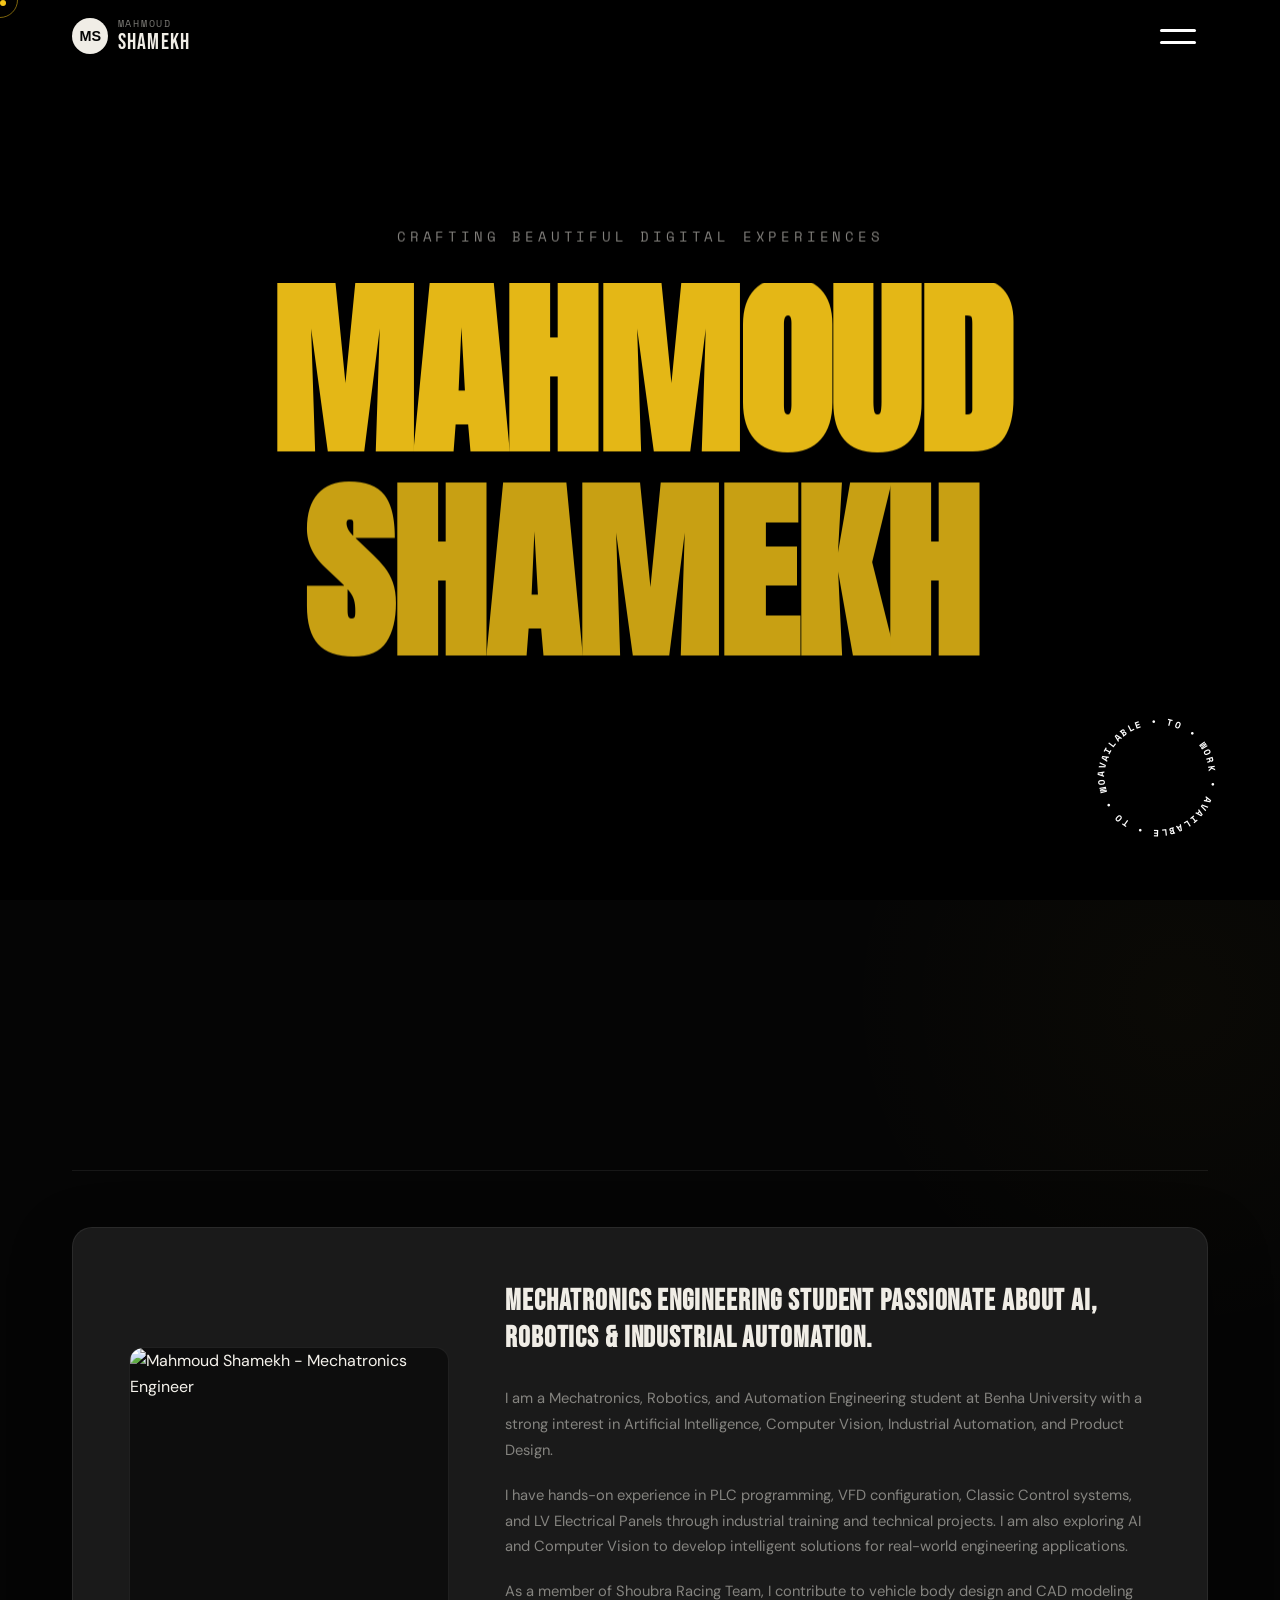
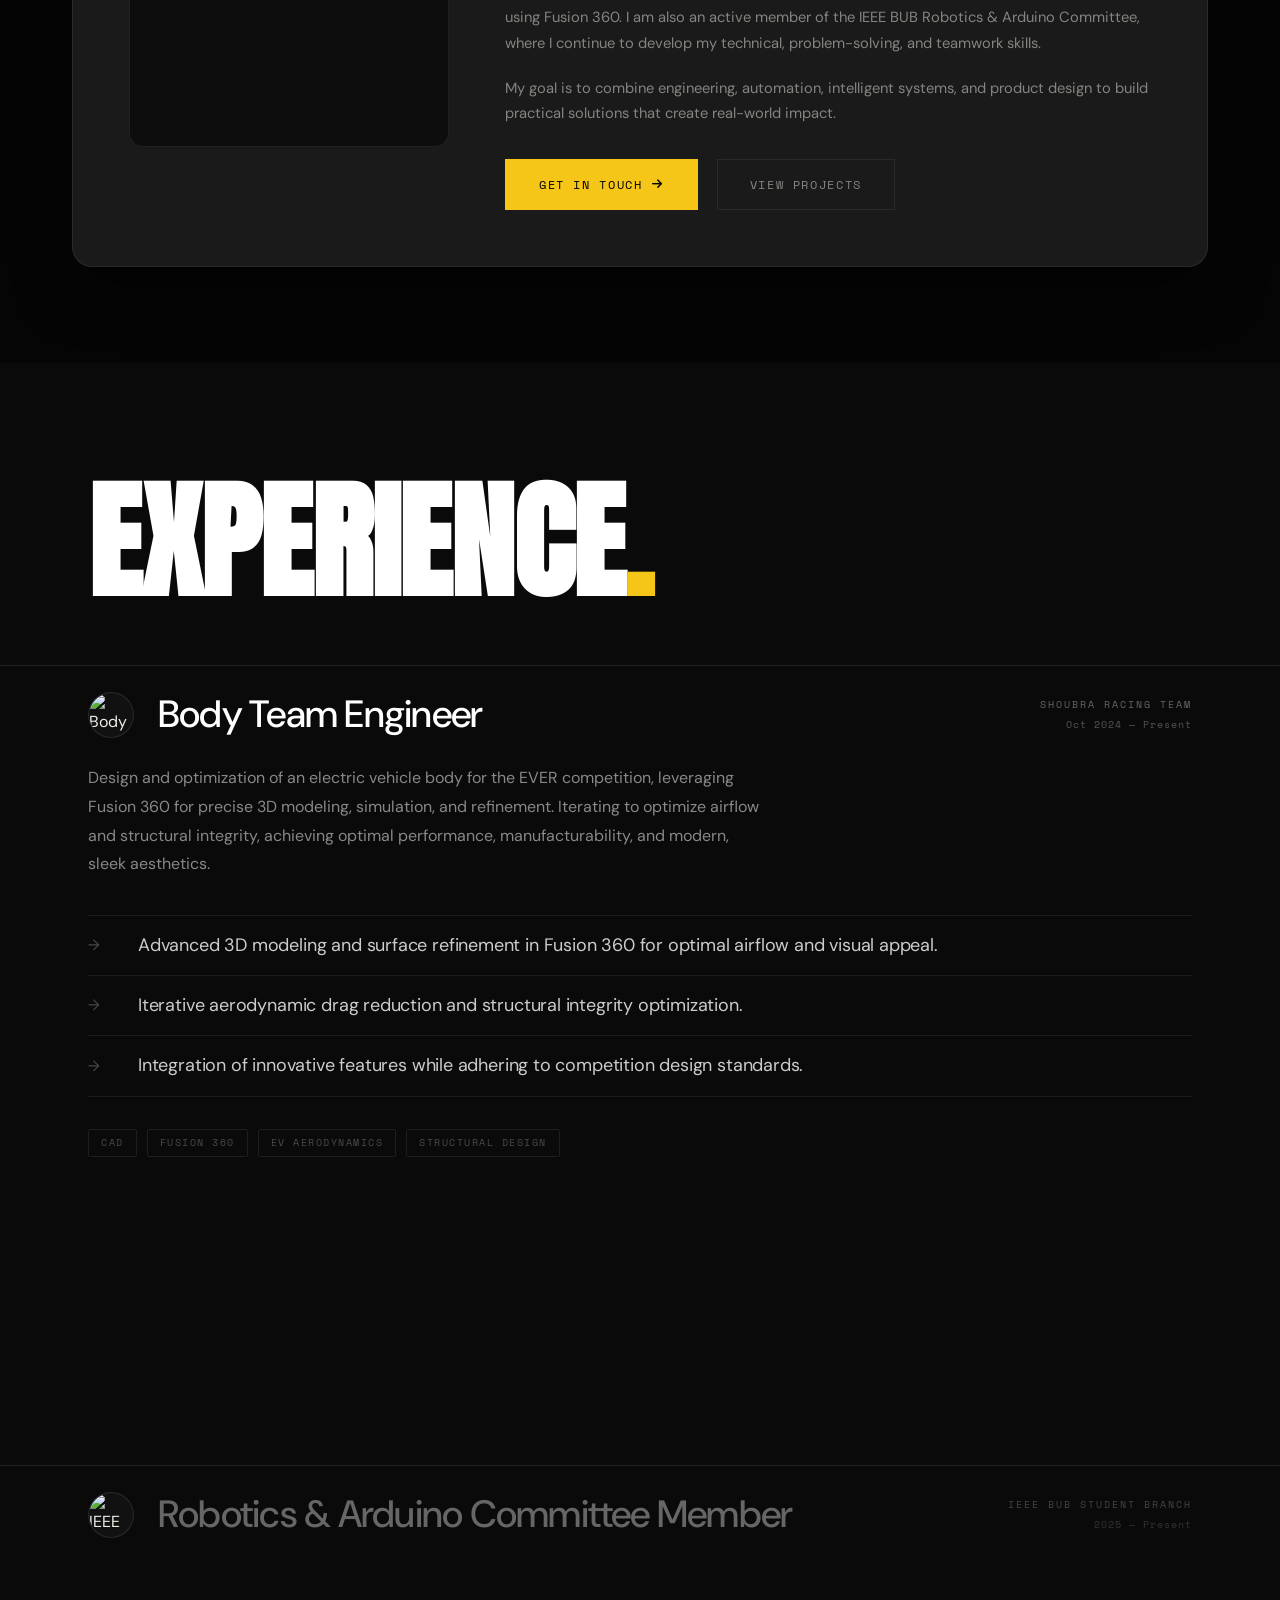
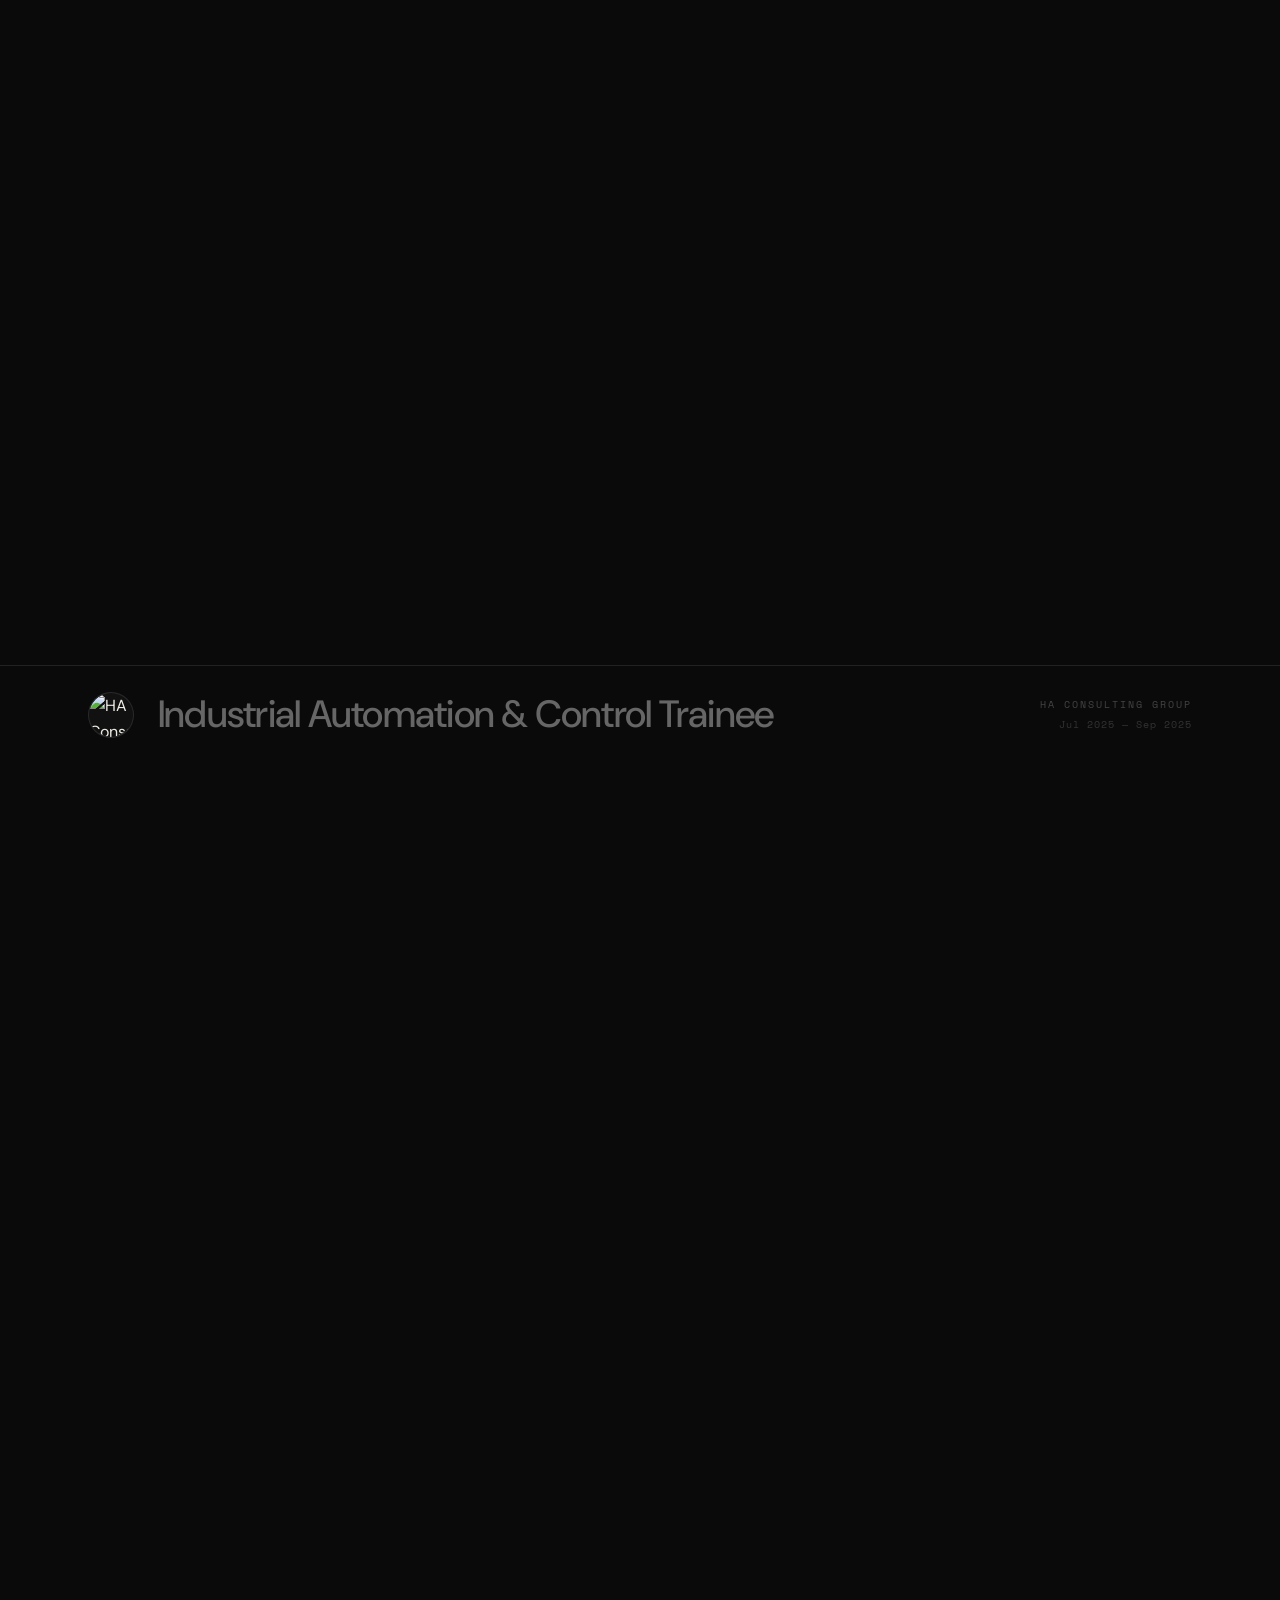
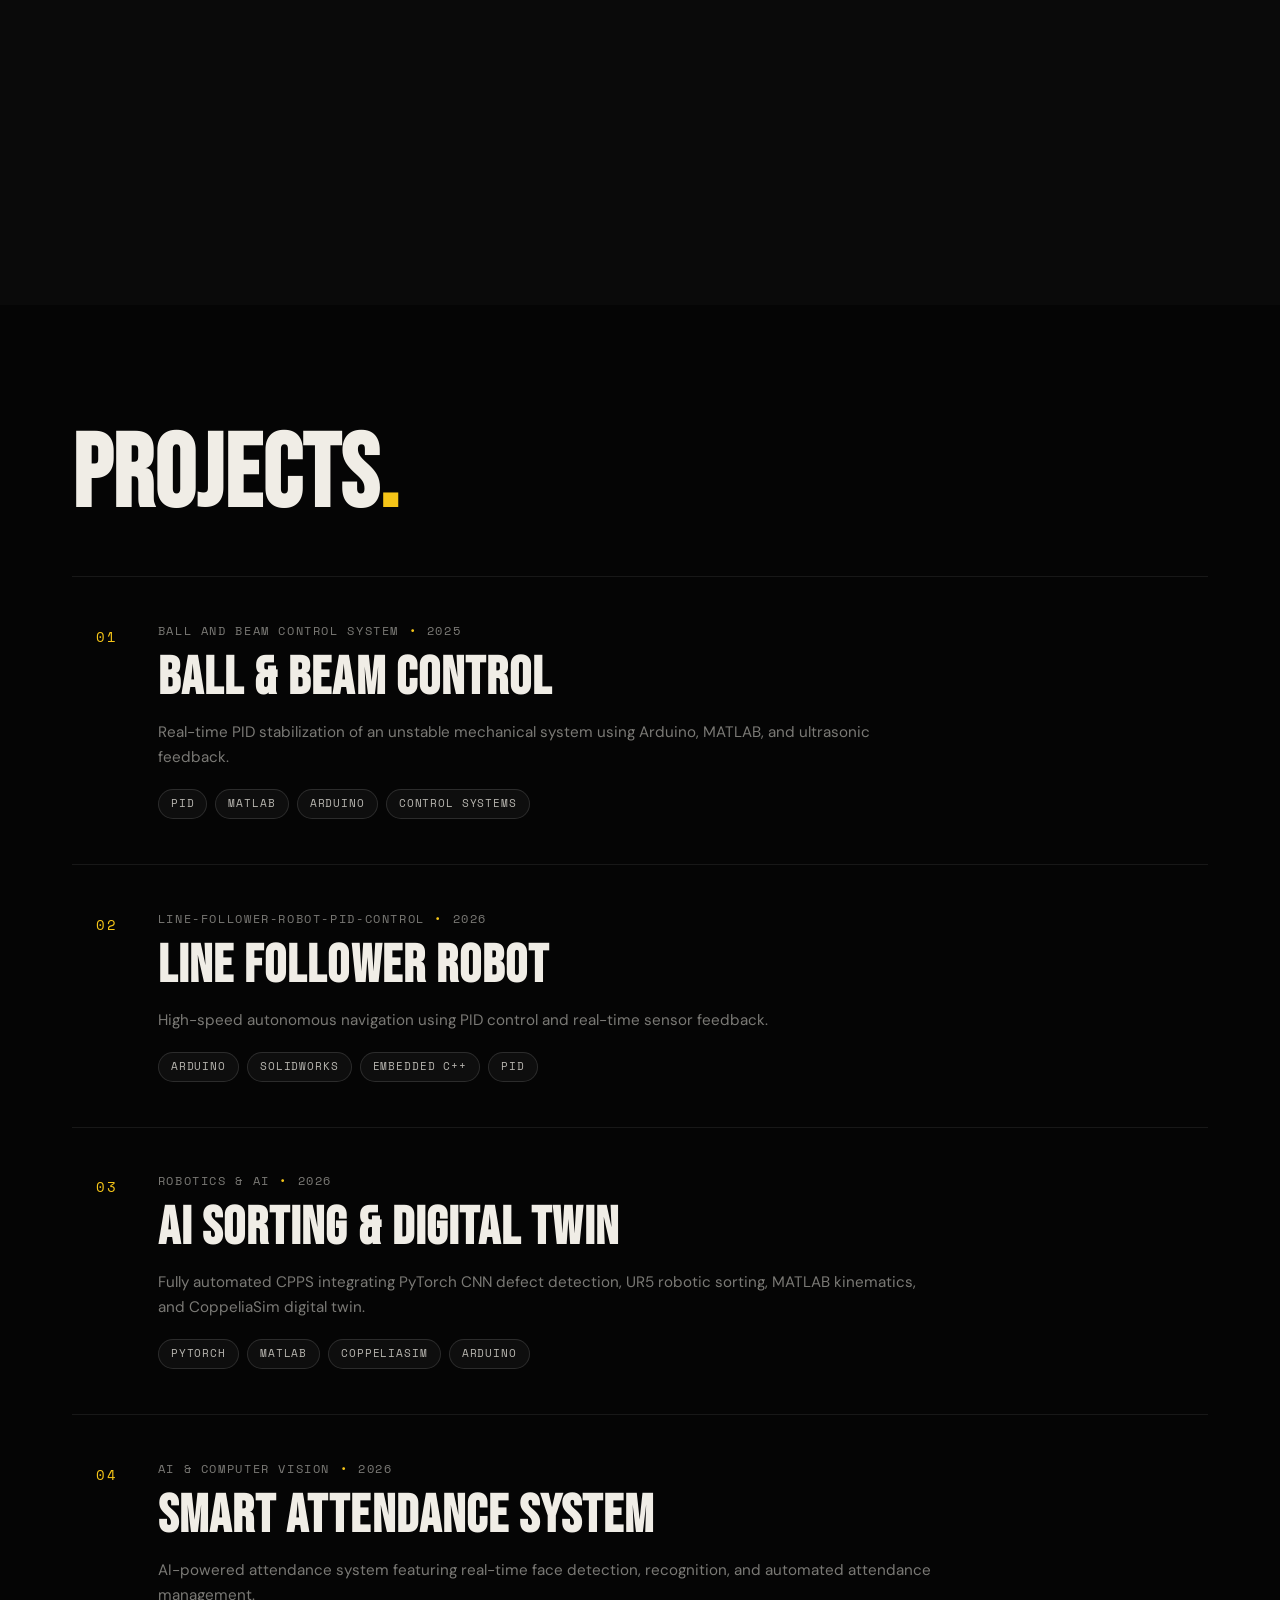
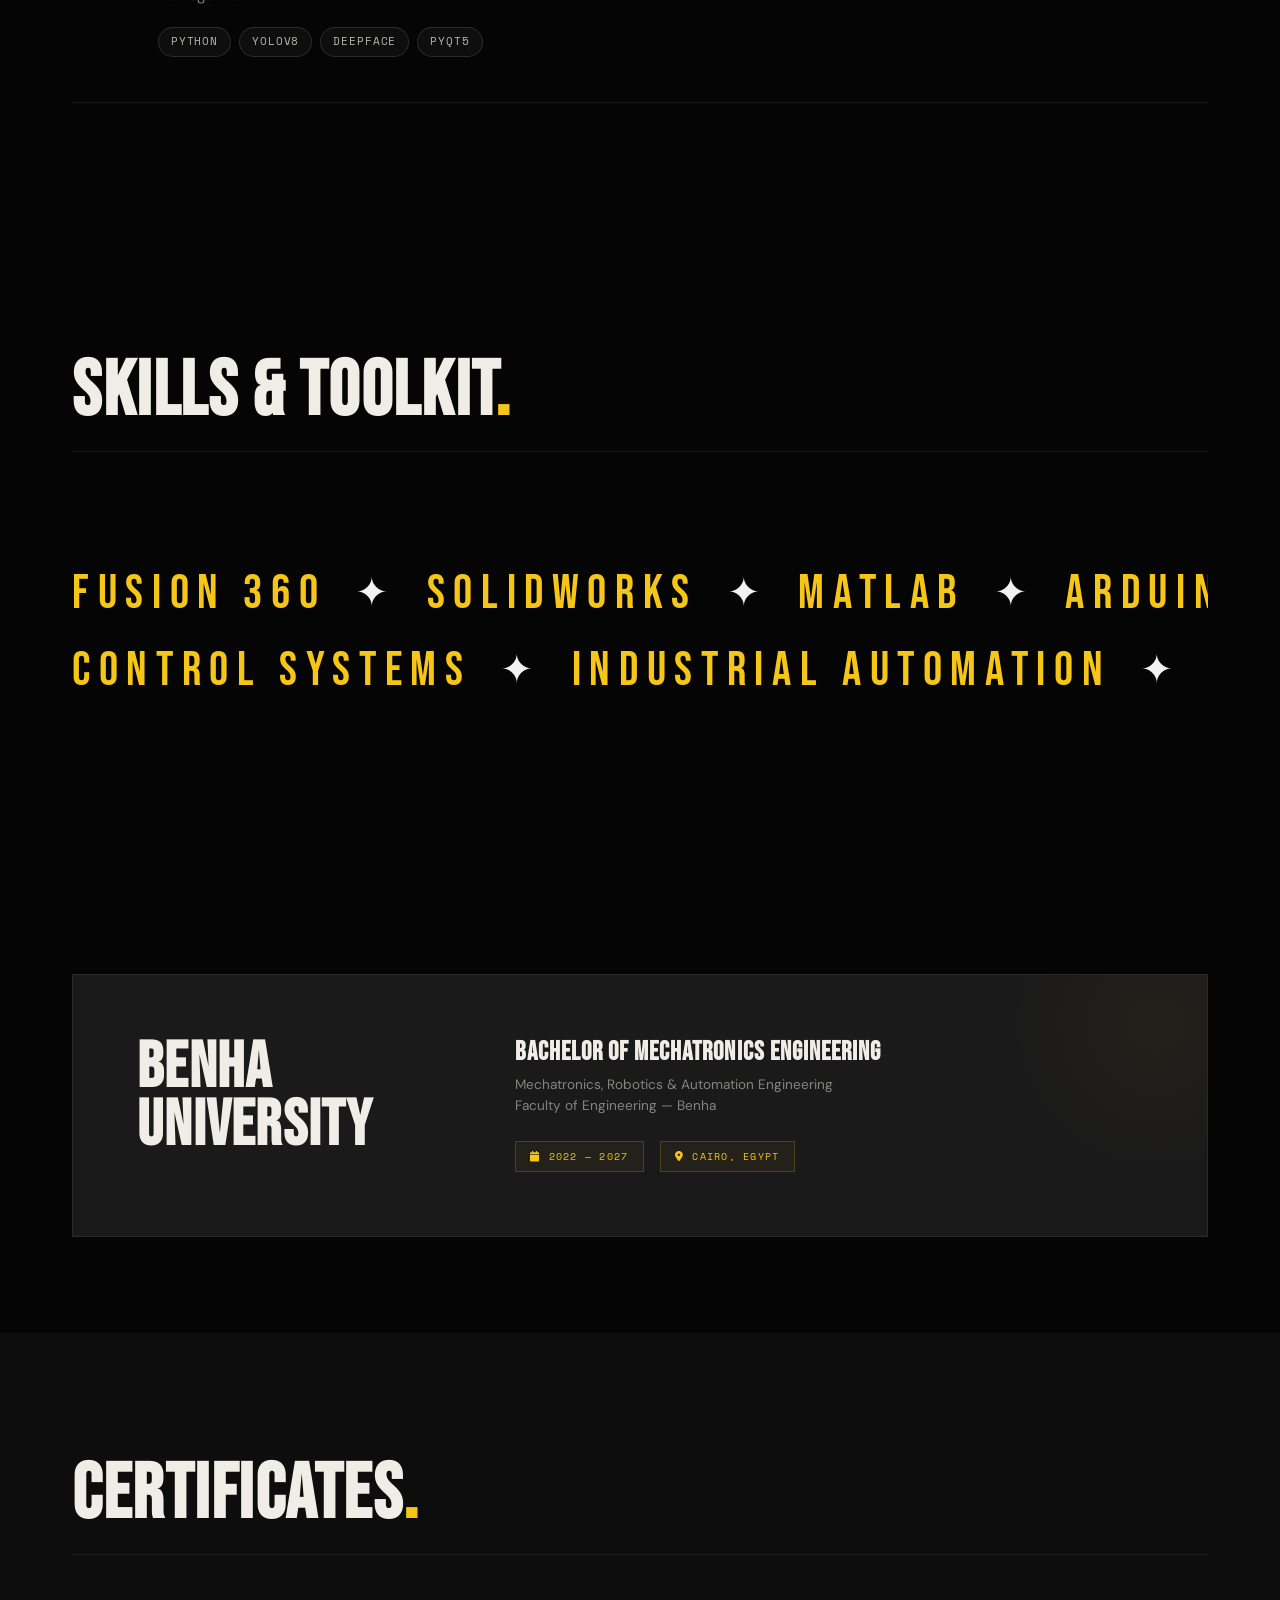
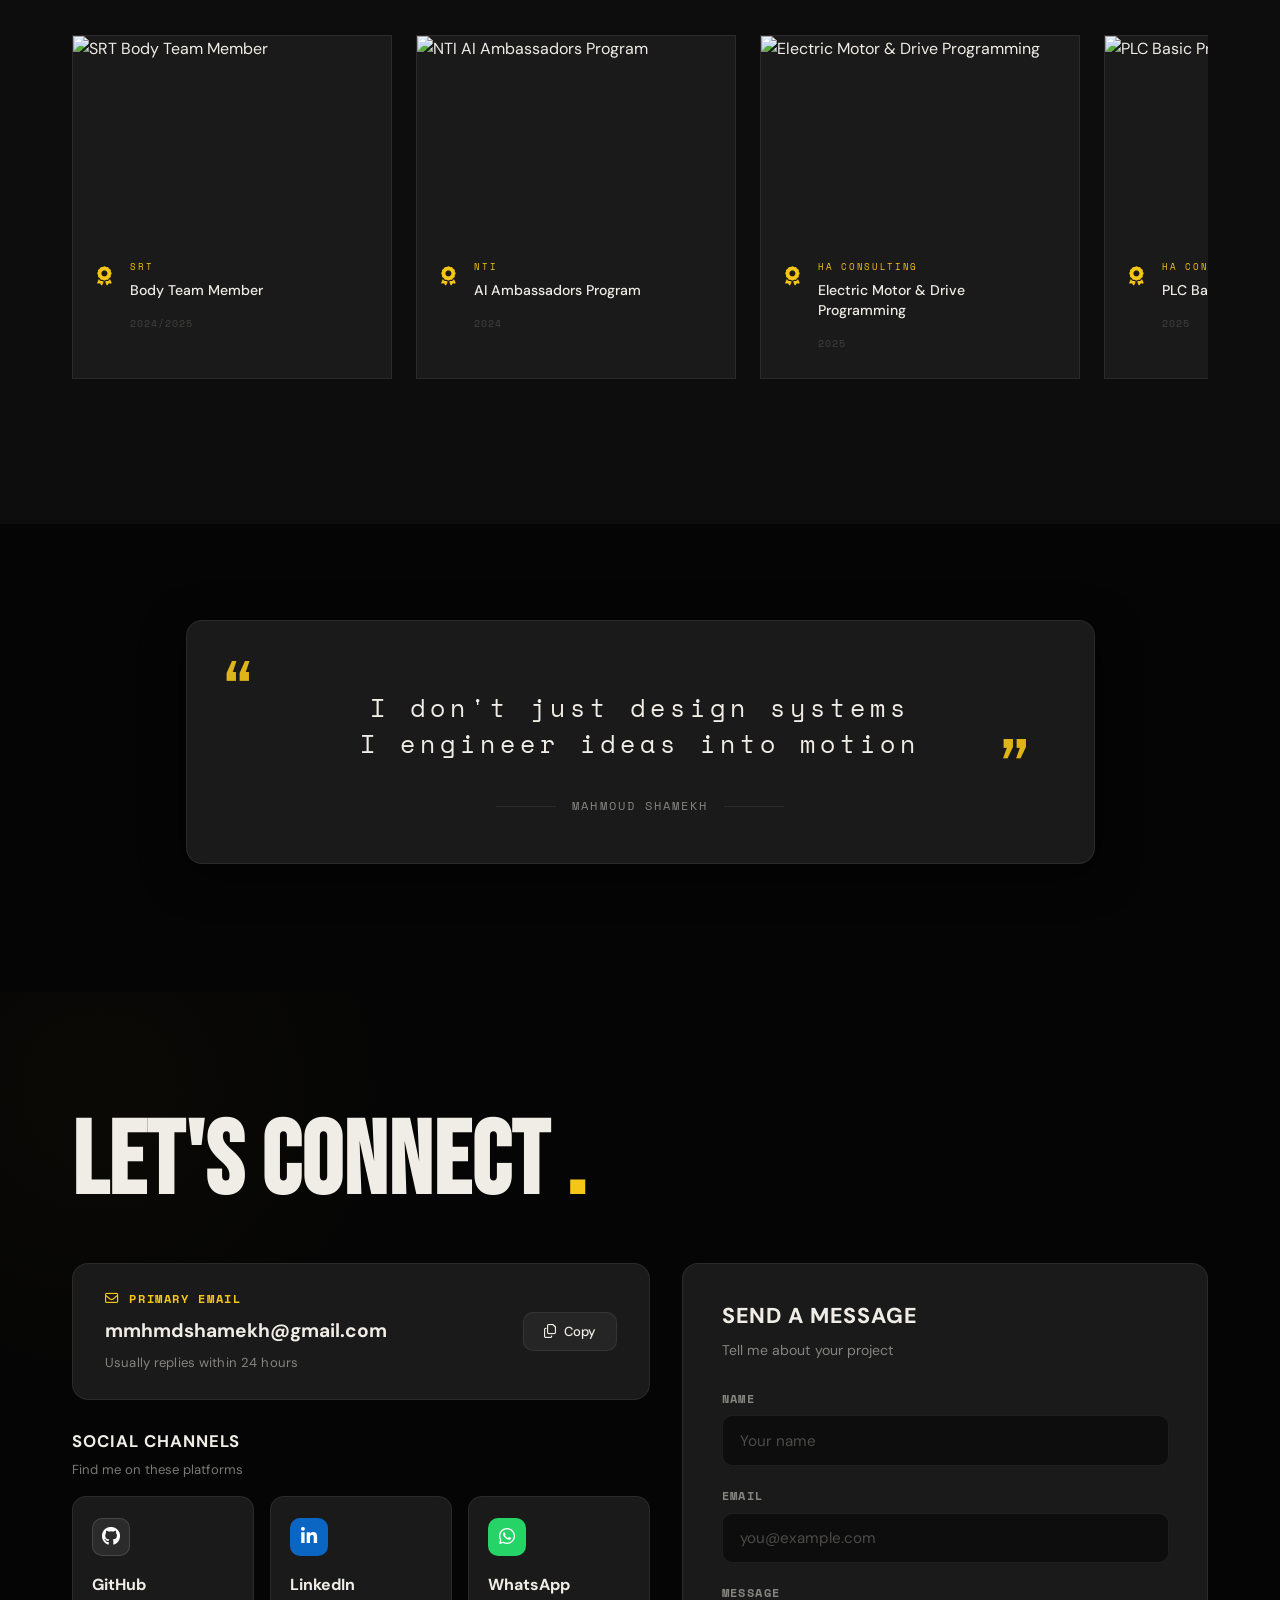
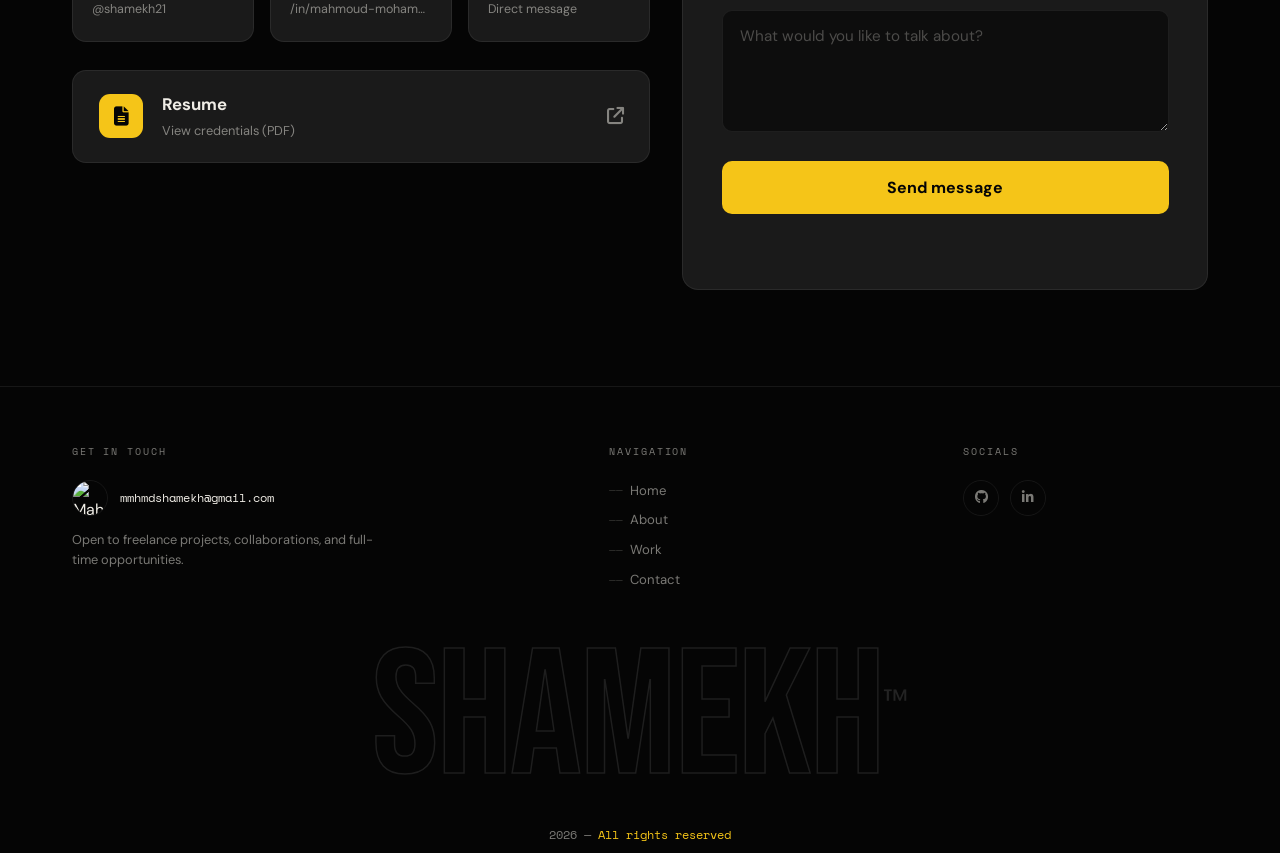
==== commit 54d3314b: "v6:Test6" ====
--- a/index.html
+++ b/index.html
@@ -758,113 +758,134 @@
   <section id="contact" class="contact-section">
     <div class="container">
 
-
       <div class="ct-header reveal">
-        <h2 class="ct-heading">LET'S CONNECT<span style="color: var(--accent);">.</span></h2>
-      </div>
-
-
-      <div class="ct-email-card ct-card reveal" id="ctEmailCard">
-        <div class="ct-email-inner">
-          <div class="ct-email-label">
-            <i class="fa-solid fa-envelope"></i>
-            <span>PRIMARY EMAIL</span>
-          </div>
-          <a href="mailto:mmhmdshamekh@gmail.com" class="ct-email-address">mmhmdshamekh@gmail.com</a>
-          <p class="ct-email-note">Usually replies within 24 hours</p>
-        </div>
-        <button class="ct-copy-btn" id="ctCopyBtn" aria-label="Copy email address" title="Copy email">
-          <i class="fa-regular fa-copy ct-copy-icon"></i>
-          <i class="fa-solid fa-check ct-check-icon"></i>
-          <span class="ct-copy-label">Copy</span>
-        </button>
-        <div class="ct-card-glow"></div>
-      </div>
-
-
-      <div class="ct-social-section reveal">
-        <div class="ct-social-header">
-          <h3 class="ct-social-title">Social Channels</h3>
-          <p class="ct-social-sub">Find me on these platforms</p>
-        </div>
-        <div class="ct-social-grid">
-
-          <a href="https://github.com/Shamekh21" target="_blank" rel="noopener" class="ct-card ct-social-card">
-            <div class="ct-social-icon-wrap ct-icon-github">
-              <i class="fa-brands fa-github"></i>
-            </div>
-            <div class="ct-social-arrow">↗</div>
-            <div class="ct-social-info">
-              <span class="ct-social-name">GitHub</span>
-              <span class="ct-social-handle">@Shamekh21</span>
+        <h2 class="ct-heading">LET'S CONNECT <span class="ct-dot">.</span></h2>
+      </div>
+
+      <div class="ct-layout reveal">
+        <!-- Left column -->
+        <div class="ct-col-left">
+
+          <!-- Primary email card -->
+          <div class="ct-card ct-email-card" id="ctEmailCard">
+            <div class="ct-email-inner">
+              <div class="ct-email-label">
+                <i class="fa-regular fa-envelope"></i>
+                <span>PRIMARY EMAIL</span>
+              </div>
+              <a href="mailto:mmhmdshamekh@gmail.com" class="ct-email-address">mmhmdshamekh@gmail.com</a>
+              <p class="ct-email-note">Usually replies within 24 hours</p>
+            </div>
+            <button type="button" class="ct-copy-btn" id="ctCopyBtn" aria-label="Copy email address" title="Copy email">
+              <i class="fa-regular fa-copy ct-copy-icon"></i>
+              <span class="ct-copy-label">Copy</span>
+            </button>
+            <div class="ct-card-glow"></div>
+          </div>
+
+          <!-- Social channels -->
+          <div class="ct-social-section">
+            <div class="ct-social-header">
+              <h3 class="ct-social-title">SOCIAL CHANNELS</h3>
+              <p class="ct-social-sub">Find me on these platforms</p>
+            </div>
+            <div class="ct-social-grid">
+
+              <a href="https://github.com/Shamekh21" target="_blank" rel="noopener" class="ct-card ct-social-card">
+                <div class="ct-social-icon-wrap ct-icon-github">
+                  <i class="fa-brands fa-github"></i>
+                </div>
+                <div class="ct-social-info">
+                  <span class="ct-social-name">GitHub</span>
+                  <span class="ct-social-handle">@shamekh21</span>
+                </div>
+                <div class="ct-card-glow"></div>
+              </a>
+
+              <a href="https://www.linkedin.com/in/mahmoud-mohamed-7784ab2a5/" target="_blank" rel="noopener"
+                class="ct-card ct-social-card">
+                <div class="ct-social-icon-wrap ct-icon-linkedin">
+                  <i class="fa-brands fa-linkedin-in"></i>
+                </div>
+                <div class="ct-social-info">
+                  <span class="ct-social-name">LinkedIn</span>
+                  <span class="ct-social-handle">/in/mahmoud-mohamed</span>
+                </div>
+                <div class="ct-card-glow"></div>
+              </a>
+
+              <a href="https://wa.me/+201146935975" target="_blank" rel="noopener" class="ct-card ct-social-card">
+                <div class="ct-social-icon-wrap ct-icon-whatsapp">
+                  <i class="fa-brands fa-whatsapp"></i>
+                </div>
+                <div class="ct-social-info">
+                  <span class="ct-social-name">WhatsApp</span>
+                  <span class="ct-social-handle">Direct message</span>
+                </div>
+                <div class="ct-card-glow"></div>
+              </a>
+
+            </div>
+          </div>
+
+          <!-- Resume card -->
+          <a href="assets/Mahmoud Mohamed Shamekh.pdf" target="_blank" rel="noopener noreferrer" download
+            class="ct-card ct-resume-card">
+            <div class="ct-resume-icon-wrap">
+              <i class="fa-solid fa-file-lines"></i>
+            </div>
+            <div class="ct-resume-info">
+              <span class="ct-resume-title">Resume</span>
+              <span class="ct-resume-sub">View credentials (PDF)</span>
+            </div>
+            <div class="ct-resume-arrow">
+              <i class="fa-solid fa-arrow-up-right-from-square"></i>
             </div>
             <div class="ct-card-glow"></div>
           </a>
 
-          <a href="https://www.linkedin.com/in/mahmoud-mohamed-7784ab2a5/" target="_blank" rel="noopener"
-            class="ct-card ct-social-card">
-            <div class="ct-social-icon-wrap ct-icon-linkedin">
-              <i class="fa-brands fa-linkedin-in"></i>
-            </div>
-            <div class="ct-social-arrow">↗</div>
-            <div class="ct-social-info">
-              <span class="ct-social-name">LinkedIn</span>
-              <span class="ct-social-handle">/in/mahmoud-mohamed</span>
-            </div>
+        </div>
+
+        <!-- Right column: Send a message form -->
+        <div class="ct-col-right">
+          <div class="ct-card ct-form-card">
+            <div class="ct-form-header">
+              <h3 class="ct-form-title">SEND A MESSAGE</h3>
+              <p class="ct-form-sub">Tell me about your project</p>
+            </div>
+
+            <form class="ct-form" id="contactForm" name="submit-to-google-sheet" novalidate>
+              <div class="ct-form-group">
+                <label for="ctName" class="ct-form-label">NAME</label>
+                <input type="text" id="ctName" name="name" class="ct-input" placeholder="Your name" required
+                  autocomplete="name" />
+              </div>
+
+              <div class="ct-form-group">
+                <label for="ctEmail" class="ct-form-label">EMAIL</label>
+                <input type="email" id="ctEmail" name="email" class="ct-input" placeholder="you@example.com" required
+                  autocomplete="email" />
+              </div>
+
+              <div class="ct-form-group">
+                <label for="ctMessage" class="ct-form-label">MESSAGE</label>
+                <textarea id="ctMessage" name="message" class="ct-textarea" rows="4"
+                  placeholder="What would you like to talk about?" required></textarea>
+              </div>
+
+              <button type="submit" class="ct-submit-btn" id="ctSubmitBtn">
+                <span>Send message</span>
+              </button>
+
+              <div class="ct-form-status" id="msg" aria-live="polite"></div>
+            </form>
             <div class="ct-card-glow"></div>
-          </a>
-
-          <a href="https://wa.me/+201146935975" target="_blank" rel="noopener" class="ct-card ct-social-card">
-            <div class="ct-social-icon-wrap ct-icon-whatsapp">
-              <i class="fa-brands fa-whatsapp"></i>
-            </div>
-            <div class="ct-social-arrow">↗</div>
-            <div class="ct-social-info">
-              <span class="ct-social-name">WhatsApp</span>
-              <span class="ct-social-handle">Direct message</span>
-            </div>
-            <div class="ct-card-glow"></div>
-          </a>
-
-        </div>
-      </div>
-
-
-      <a href="assets/Mahmoud Mohamed Shamekh.pdf" target="_blank" rel="noopener noreferrer" download
-        class="ct-card ct-resume-card reveal">
-        <div class="ct-resume-icon-wrap">
-          <i class="fa-solid fa-file-arrow-down"></i>
-        </div>
-        <div class="ct-resume-info">
-          <span class="ct-resume-title">Resume</span>
-          <span class="ct-resume-sub">View credentials & experience (PDF)</span>
-        </div>
-        <div class="ct-resume-arrow">↗</div>
-        <div class="ct-card-glow"></div>
-      </a>
-
-
-      <div class="ct-collab-card ct-card reveal">
-        <div class="ct-collab-header">
-          <h3 class="ct-collab-title">Open to Collaborate On</h3>
-        </div>
-        <div class="ct-chips">
-          <span class="ct-chip">PLC Programming</span>
-          <span class="ct-chip">Industrial Automation</span>
-          <span class="ct-chip">Electrical Panels</span>
-          <span class="ct-chip">Control Systems</span>
-          <span class="ct-chip">SCADA</span>
-          <span class="ct-chip">HMI Development</span>
-          <span class="ct-chip">Robotics</span>
-          <span class="ct-chip">Embedded Systems</span>
-          <span class="ct-chip">Freelance Projects</span>
-          <span class="ct-chip">Engineering Consultation</span>
-        </div>
-        <div class="ct-card-glow"></div>
-      </div>
-
-    </div>
-
+          </div>
+        </div>
+
+      </div>
+
+    </div>
 
     <div class="ct-tooltip" id="ctTooltip">Email copied!</div>
   </section>
@@ -894,13 +915,10 @@
         <div class="footer-col footer-col--nav">
           <p class="footer-col-label">NAVIGATION</p>
           <ul class="footer-nav-list">
-            <li><a href="index.html"><span class="footer-nav-dash">——</span> Home</a></li>
-            <li><a href="index.html#about"><span class="footer-nav-dash">——</span> About</a></li>
+            <li><a href="#home"><span class="footer-nav-dash">——</span> Home</a></li>
+            <li><a href="#about"><span class="footer-nav-dash">——</span> About</a></li>
             <li><a href="#projects"><span class="footer-nav-dash">——</span> Work</a></li>
-            <li><a href="index.html#contact"><span class="footer-nav-dash">——</span> Contact</a></li>
-            <li><a href="index.html#skills"><span class="footer-nav-dash">——</span> Skills</a></li>
-            <li><a href="assets/Mahmoud Mohamed Shamekh.pdf" target="_blank" rel="noopener noreferrer" download><span
-                  class="footer-nav-dash">——</span> Resume</a></li>
+            <li><a href="#contact"><span class="footer-nav-dash">——</span> Contact</a></li>
           </ul>
         </div>
 
--- a/css/home.css
+++ b/css/home.css
@@ -32,6 +32,7 @@
   font-family: var(--font-mono);
   font-size: 0.6rem;
   letter-spacing: 0.18em;
+  margin-bottom: 3px;
   color: var(--text-dim);
 }
 
@@ -42,7 +43,6 @@
   color: var(--text);
 }
 
-/* Ã¢â€â‚¬Ã¢â€â‚¬ HERO / INTRO SECTION Ã¢â€â‚¬Ã¢â€â‚¬ */
 .intro-section {
   position: relative;
   width: 100%;
@@ -145,6 +145,7 @@
   from {
     transform: rotate(0deg);
   }
+
   to {
     transform: rotate(360deg);
   }
@@ -153,7 +154,7 @@
 .intro-badge:hover {
   transform: scale(1.12);
   filter: drop-shadow(0 0 16px rgba(255, 255, 255, 0.45));
-  cursor: none ;
+  cursor: none;
 }
 
 /* About */
@@ -377,6 +378,7 @@
   background: #0a0a0a;
   border-top: 1px solid #222;
 }
+
 .xp-card-body-outer {
   display: grid;
   grid-template-rows: 1fr;
@@ -392,7 +394,7 @@
   opacity: 1;
   transform: translateY(0);
   transition:
-    opacity   0.45s ease 0.05s,
+    opacity 0.45s ease 0.05s,
     transform 0.45s ease 0.05s;
 }
 
@@ -400,7 +402,7 @@
   opacity: 0;
   transform: translateY(8px);
   transition:
-    opacity   0.3s ease,
+    opacity 0.3s ease,
     transform 0.3s ease;
 }
 
@@ -412,8 +414,7 @@
   color: #666;
 }
 
-.xp-card--expanded .xp-card-header {
-}
+.xp-card--expanded .xp-card-header {}
 
 .xp-card-header {
   max-width: 1200px;
@@ -498,8 +499,13 @@
   transition: color 0.4s ease;
 }
 
-.xp-card--expanded .xp-card-company { color: #666; }
-.xp-card--expanded .xp-card-date    { color: #555; }
+.xp-card--expanded .xp-card-company {
+  color: #666;
+}
+
+.xp-card--expanded .xp-card-date {
+  color: #555;
+}
 
 .xp-card-body {
   max-width: 1200px;
@@ -545,7 +551,9 @@
   transition: color 0.3s ease;
 }
 
-.xp-point:hover  { color: #666; }
+.xp-point:hover {
+  color: #666;
+}
 
 .xp-point-bullet {
   font-family: 'DM Sans', sans-serif;
@@ -574,7 +582,9 @@
   transition: color 0.3s ease;
 }
 
-.xp-point:hover .xp-point-text { color: #ffffff; }
+.xp-point:hover .xp-point-text {
+  color: #ffffff;
+}
 
 .xp-tags {
   display: flex;
@@ -639,8 +649,8 @@
   width: 100%;
   border-bottom: 1px solid var(--project-row-border);
   transition: opacity 0.4s cubic-bezier(0.2, 0.65, 0.2, 1),
-              border-color 0.35s ease,
-              background-color 0.35s ease;
+    border-color 0.35s ease,
+    background-color 0.35s ease;
 }
 
 .project-row:first-child {
@@ -784,7 +794,7 @@
   transform: scale(0.85);
   transform-origin: center center;
   transition: opacity 0.35s cubic-bezier(0.2, 0.65, 0.2, 1),
-              transform 0.35s cubic-bezier(0.2, 0.65, 0.2, 1);
+    transform 0.35s cubic-bezier(0.2, 0.65, 0.2, 1);
 }
 
 .projects-hover-preview.is-active .projects-preview-inner {
@@ -1119,9 +1129,9 @@
 }
 
 .quote-text {
-  font-family: "Roboto Mono", monospace;
+  font-family: var(--font-mono);
   font-size: 1.55rem;
-  font-weight: 300;
+  font-weight: 400;
   line-height: 1.45;
   letter-spacing: 5px;
   color: var(--text);
@@ -1169,7 +1179,7 @@
   pointer-events: none;
 }
 
-/* Ã¢â€â‚¬Ã¢â€â‚¬ Section header Ã¢â€â‚¬Ã¢â€â‚¬ */
+/* Section header */
 .ct-header {
   margin-bottom: 3.5rem;
 }
@@ -1182,7 +1192,31 @@
   color: var(--text);
 }
 
-/* Ã¢â€â‚¬Ã¢â€â‚¬ Shared card base Ã¢â€â‚¬Ã¢â€â‚¬ */
+.ct-dot {
+  color: var(--accent);
+  display: inline-block;
+}
+
+/* 2-Column layout */
+.ct-layout {
+  display: grid;
+  grid-template-columns: 1.1fr 1fr;
+  gap: 2rem;
+  align-items: stretch;
+}
+
+.ct-col-left {
+  display: flex;
+  flex-direction: column;
+  gap: 1.75rem;
+}
+
+.ct-col-right {
+  display: flex;
+  flex-direction: column;
+}
+
+/* Shared card base */
 .ct-card {
   background: var(--surface);
   border: 1px solid var(--border);
@@ -1190,14 +1224,14 @@
   position: relative;
   overflow: hidden;
   transition: transform 0.4s cubic-bezier(0.4, 0, 0.2, 1),
-              border-color 0.4s ease,
-              box-shadow 0.4s ease;
+    border-color 0.4s ease,
+    box-shadow 0.4s ease;
 }
 
 .ct-card:hover {
   transform: translateY(-4px);
-  border-color: rgba(245, 197, 24, 0.2);
-  box-shadow: 0 16px 48px rgba(0, 0, 0, 0.4);
+  border-color: rgba(245, 197, 24, 0.25);
+  box-shadow: 0 16px 48px rgba(0, 0, 0, 0.45);
 }
 
 .ct-card-glow {
@@ -1217,31 +1251,32 @@
   opacity: 1;
 }
 
-/* Ã¢â€â‚¬Ã¢â€â‚¬ Primary email card Ã¢â€â‚¬Ã¢â€â‚¬ */
+/* Primary email card */
 .ct-email-card {
   display: flex;
   align-items: center;
   justify-content: space-between;
-  padding: 2rem 2.5rem;
-  margin-bottom: 2rem;
+  padding: 1.6rem 2rem;
+  margin-bottom: 0;
 }
 
 .ct-email-inner {
   display: flex;
   flex-direction: column;
-  gap: 0.4rem;
+  gap: 0.35rem;
 }
 
 .ct-email-label {
   display: flex;
   align-items: center;
-  gap: 0.6rem;
+  gap: 0.55rem;
   font-family: var(--font-mono);
-  font-size: 0.65rem;
-  letter-spacing: 0.18em;
-  text-transform: uppercase;
-  color: var(--accent);
-  margin-bottom: 0.3rem;
+  font-size: 0.72rem;
+  font-weight: 700;
+  letter-spacing: 0.14em;
+  text-transform: uppercase;
+  color: var(--accent);
+  margin-bottom: 0.15rem;
 }
 
 .ct-email-label i {
@@ -1250,7 +1285,8 @@
 
 .ct-email-address {
   font-family: var(--font-body);
-  font-size: 1.15rem;
+  font-size: 1.2rem;
+  font-weight: 700;
   color: var(--text);
   transition: color 0.3s ease;
   text-decoration: none;
@@ -1261,39 +1297,42 @@
 }
 
 .ct-email-note {
-  font-family: var(--font-mono);
-  font-size: 0.68rem;
+  font-family: var(--font-body);
+  font-size: 0.82rem;
   color: var(--text-dim);
-  letter-spacing: 0.04em;
+  letter-spacing: 0.01em;
 }
 
 .ct-copy-btn {
   display: inline-flex;
   align-items: center;
   gap: 0.5rem;
-  font-family: var(--font-mono);
-  font-size: 0.7rem;
-  letter-spacing: 0.1em;
-  text-transform: uppercase;
-  color: var(--text-dim);
-  background: rgba(255, 255, 255, 0.04);
+  font-family: var(--font-body);
+  font-size: 0.82rem;
+  font-weight: 500;
+  color: var(--text);
+  background: rgba(255, 255, 255, 0.05);
   border: 1px solid var(--border);
   border-radius: 10px;
-  cursor: none;
-  padding: 0.7rem 1.4rem;
+  padding: 0.65rem 1.25rem;
+  cursor: none !important;
   transition: all 0.3s ease;
   flex-shrink: 0;
 }
 
+.ct-copy-btn * {
+  cursor: none !important;
+}
+
 .ct-copy-btn:hover {
   color: var(--accent);
-  border-color: rgba(245, 197, 24, 0.25);
-  background: rgba(245, 197, 24, 0.06);
+  border-color: rgba(245, 197, 24, 0.35);
+  background: rgba(245, 197, 24, 0.08);
 }
 
 .ct-copy-icon,
 .ct-check-icon {
-  font-size: 0.8rem;
+  font-size: 0.85rem;
 }
 
 .ct-check-icon {
@@ -1313,26 +1352,31 @@
   pointer-events: none;
 }
 
-/* Ã¢â€â‚¬Ã¢â€â‚¬ Social channels section Ã¢â€â‚¬Ã¢â€â‚¬ */
+/* Social channels section */
 .ct-social-section {
-  margin-bottom: 2rem;
+  display: flex;
+  flex-direction: column;
+  gap: 1rem;
 }
 
 .ct-social-header {
-  margin-bottom: 1.5rem;
+  display: flex;
+  flex-direction: column;
+  gap: 0.25rem;
 }
 
 .ct-social-title {
-  font-family: var(--font-display);
-  font-size: 1.6rem;
-  letter-spacing: 0.04em;
-  color: var(--text);
-  margin-bottom: 0.3rem;
+  font-family: var(--font-body);
+  font-size: 1.05rem;
+  font-weight: 700;
+  letter-spacing: 0.06em;
+  text-transform: uppercase;
+  color: var(--text);
 }
 
 .ct-social-sub {
   font-family: var(--font-body);
-  font-size: 0.85rem;
+  font-size: 0.82rem;
   color: var(--text-dim);
 }
 
@@ -1342,97 +1386,91 @@
   gap: 1rem;
 }
 
-/* Ã¢â€â‚¬Ã¢â€â‚¬ Social card Ã¢â€â‚¬Ã¢â€â‚¬ */
+/* Social card */
 .ct-social-card {
   display: flex;
   flex-direction: column;
-  padding: 1.8rem 1.5rem;
+  padding: 1.3rem 1.2rem;
+  gap: 1rem;
   text-decoration: none;
+  border-radius: 14px;
+}
+
+.ct-social-icon-wrap {
+  width: 38px;
+  height: 38px;
+  border-radius: 10px;
+  display: flex;
+  align-items: center;
+  justify-content: center;
+  font-size: 1.15rem;
+  transition: transform 0.3s ease;
+}
+
+.ct-social-card:hover .ct-social-icon-wrap {
+  transform: scale(1.08);
+}
+
+.ct-icon-github {
+  background: rgba(255, 255, 255, 0.08);
+  border: 1px solid rgba(255, 255, 255, 0.12);
+  color: #ffffff;
+}
+
+.ct-icon-linkedin {
+  background: #0a66c2;
+  color: #ffffff;
+}
+
+.ct-icon-whatsapp {
+  background: #25d366;
+  color: #ffffff;
+}
+
+.ct-social-info {
+  display: flex;
+  flex-direction: column;
+  gap: 0.2rem;
+}
+
+.ct-social-name {
+  font-family: var(--font-body);
+  font-size: 1rem;
+  font-weight: 700;
+  color: var(--text);
+  transition: color 0.3s ease;
+}
+
+.ct-social-card:hover .ct-social-name {
+  color: var(--accent);
+}
+
+.ct-social-handle {
+  font-family: var(--font-body);
+  font-size: 0.78rem;
+  color: var(--text-dim);
+  white-space: nowrap;
+  overflow: hidden;
+  text-overflow: ellipsis;
+}
+
+/* Resume card */
+.ct-resume-card {
+  display: flex;
+  align-items: center;
   gap: 1.2rem;
-}
-
-.ct-social-icon-wrap {
+  padding: 1.25rem 1.6rem;
+  margin-bottom: 0;
+  text-decoration: none;
+  border-radius: 14px;
+}
+
+.ct-resume-icon-wrap {
   width: 44px;
   height: 44px;
-  border-radius: 12px;
-  display: flex;
-  align-items: center;
-  justify-content: center;
-  font-size: 1.2rem;
-  transition: transform 0.3s ease;
-}
-
-.ct-social-card:hover .ct-social-icon-wrap {
-  transform: scale(1.1);
-}
-
-.ct-icon-github {
-  background: rgba(255, 255, 255, 0.08);
-  color: #fff;
-}
-
-.ct-icon-linkedin {
-  background: rgba(10, 102, 194, 0.15);
-  color: #0a66c2;
-}
-
-.ct-icon-whatsapp {
-  background: rgba(37, 211, 102, 0.12);
-  color: #25d366;
-}
-
-.ct-social-arrow {
-  position: absolute;
-  top: 1.5rem;
-  right: 1.5rem;
-  font-size: 1.1rem;
-  color: var(--text-dim);
-  opacity: 0;
-  transform: translate(-4px, 4px);
-  transition: opacity 0.3s ease, transform 0.3s ease;
-}
-
-.ct-social-card:hover .ct-social-arrow {
-  opacity: 1;
-  transform: translate(0, 0);
-}
-
-.ct-social-info {
-  display: flex;
-  flex-direction: column;
-  gap: 0.2rem;
-}
-
-.ct-social-name {
-  font-family: var(--font-display);
-  font-size: 1.15rem;
-  letter-spacing: 0.04em;
-  color: var(--text);
-}
-
-.ct-social-handle {
-  font-family: var(--font-mono);
-  font-size: 0.68rem;
-  letter-spacing: 0.06em;
-  color: var(--text-dim);
-}
-
-/* Ã¢â€â‚¬Ã¢â€â‚¬ Resume card Ã¢â€â‚¬Ã¢â€â‚¬ */
-.ct-resume-card {
-  display: flex;
-  align-items: center;
-  gap: 1.2rem;
-  padding: 1.8rem 2rem;
-  margin-bottom: 2rem;
-  text-decoration: none;
-}
-
-.ct-resume-icon-wrap {
-  width: 48px;
-  height: 48px;
-  border-radius: 12px;
-  background: rgba(245, 197, 24, 0.1);
-  color: var(--accent);
+  border-radius: 11px;
+  background: var(--accent);
+  color: #050505;
   display: flex;
   align-items: center;
   justify-content: center;
@@ -1442,7 +1480,7 @@
 }
 
 .ct-resume-card:hover .ct-resume-icon-wrap {
-  transform: scale(1.1);
+  transform: scale(1.06);
 }
 
 .ct-resume-info {
@@ -1453,74 +1491,184 @@
 }
 
 .ct-resume-title {
-  font-family: var(--font-display);
-  font-size: 1.15rem;
+  font-family: var(--font-body);
+  font-size: 1.05rem;
+  font-weight: 700;
+  color: var(--text);
+  transition: color 0.3s ease;
+}
+
+.ct-resume-card:hover .ct-resume-title {
+  color: var(--accent);
+}
+
+.ct-resume-sub {
+  font-family: var(--font-body);
+  font-size: 0.8rem;
+  color: var(--text-dim);
+}
+
+.ct-resume-arrow {
+  font-size: 1.05rem;
+  color: var(--text-dim);
+  flex-shrink: 0;
+  transition: transform 0.3s ease, color 0.3s ease;
+}
+
+.ct-resume-card:hover .ct-resume-arrow {
+  color: var(--accent);
+  transform: translate(2px, -2px);
+}
+
+/* Send a message form card */
+.ct-form-card {
+  height: 100%;
+  display: flex;
+  flex-direction: column;
+  padding: 2.2rem 2.4rem;
+  border-radius: 16px;
+  transition: border-color 0.4s ease;
+}
+
+.ct-card.ct-form-card:hover {
+  transform: none !important;
+  box-shadow: none !important;
+  border-color: var(--border) !important;
+}
+
+.ct-form-header {
+  margin-bottom: 1.8rem;
+}
+
+.ct-form-title {
+  font-family: var(--font-body);
+  font-size: 1.35rem;
+  font-weight: 800;
   letter-spacing: 0.04em;
-  color: var(--text);
-}
-
-.ct-resume-sub {
+  text-transform: uppercase;
+  color: var(--text);
+  margin-bottom: 0.3rem;
+}
+
+.ct-form-sub {
+  font-family: var(--font-body);
+  font-size: 0.88rem;
+  color: var(--text-dim);
+}
+
+.ct-form {
+  display: flex;
+  flex-direction: column;
+  gap: 1.3rem;
+  flex: 1;
+}
+
+.ct-form-group {
+  display: flex;
+  flex-direction: column;
+  gap: 0.45rem;
+}
+
+.ct-form-label {
   font-family: var(--font-mono);
-  font-size: 0.68rem;
-  letter-spacing: 0.06em;
+  font-size: 0.72rem;
+  font-weight: 600;
+  letter-spacing: 0.12em;
+  text-transform: uppercase;
   color: var(--text-dim);
 }
 
-.ct-resume-arrow {
-  font-size: 1.2rem;
-  color: var(--text-dim);
-  opacity: 0;
-  transform: translate(-4px, 4px);
-  transition: opacity 0.3s ease, transform 0.3s ease;
-  flex-shrink: 0;
-}
-
-.ct-resume-card:hover .ct-resume-arrow {
-  opacity: 1;
-  transform: translate(0, 0);
-}
-
-/* Ã¢â€â‚¬Ã¢â€â‚¬ Collaborate section Ã¢â€â‚¬Ã¢â€â‚¬ */
-.ct-collab-card {
-  padding: 2.5rem;
-}
-
-.ct-collab-header {
-  margin-bottom: 1.5rem;
-}
-
-.ct-collab-title {
-  font-family: var(--font-display);
-  font-size: 1.6rem;
-  letter-spacing: 0.04em;
-  color: var(--text);
-}
-
-.ct-chips {
-  display: flex;
-  flex-wrap: wrap;
+.ct-input,
+.ct-textarea {
+  width: 100%;
+  background: var(--bg2);
+  border: 1px solid var(--border);
+  border-radius: 10px;
+  padding: 0.9rem 1.1rem;
+  font-family: var(--font-body);
+  font-size: 0.95rem;
+  color: var(--text);
+  transition: border-color 0.3s ease, box-shadow 0.3s ease, background 0.3s ease;
+  cursor: text;
+}
+
+.ct-input::placeholder,
+.ct-textarea::placeholder {
+  color: rgba(240, 237, 230, 0.28);
+  font-family: var(--font-body);
+}
+
+.ct-input:focus,
+.ct-textarea:focus {
+  outline: none;
+  border-color: var(--accent);
+  background: rgba(20, 20, 20, 0.95);
+  box-shadow: 0 0 0 3px rgba(245, 197, 24, 0.15);
+}
+
+.ct-input.invalid,
+.ct-textarea.invalid {
+  border-color: #ff4d1c;
+  box-shadow: 0 0 0 2px rgba(255, 77, 28, 0.2);
+}
+
+.ct-textarea {
+  min-height: 120px;
+  resize: vertical;
+  line-height: 1.5;
+}
+
+.ct-submit-btn {
+  width: 100%;
+  background: var(--accent);
+  color: #050505;
+  border: none;
+  border-radius: 10px;
+  padding: 1rem 1.5rem;
+  font-family: var(--font-body);
+  font-size: 1rem;
+  font-weight: 700;
+  cursor: none !important;
+  display: inline-flex;
+  align-items: center;
+  justify-content: center;
   gap: 0.6rem;
-}
-
-.ct-chip {
+  transition: all 0.3s ease;
+  margin-top: 0.5rem;
+}
+
+.ct-submit-btn * {
+  cursor: none !important;
+}
+
+.ct-submit-btn:hover {
+  background: #ffd633;
+  box-shadow: 0 10px 28px rgba(245, 197, 24, 0.35);
+}
+
+
+.ct-submit-btn:disabled {
+  opacity: 0.85;
+  cursor: none !important;
+}
+
+.ct-form-status {
   font-family: var(--font-mono);
-  font-size: 0.65rem;
-  letter-spacing: 0.1em;
-  text-transform: uppercase;
-  color: var(--text-dim);
-  border: 1px solid var(--border);
-  border-radius: 100px;
-  padding: 0.5rem 1rem;
-  transition: border-color 0.3s ease, color 0.3s ease, background 0.3s ease;
-}
-
-.ct-chip:hover {
-  border-color: rgba(245, 197, 24, 0.25);
-  color: var(--accent);
-  background: rgba(245, 197, 24, 0.04);
-}
-
-/* ─── Copy tooltip ─── */
+  font-size: 0.78rem;
+  letter-spacing: 0.03em;
+  min-height: 1.2rem;
+  transition: opacity 0.3s ease;
+}
+
+.ct-form-status.success {
+  color: #25d366;
+}
+
+.ct-form-status.error {
+  color: #ff4d1c;
+}
+
+/* Copy tooltip */
 .ct-tooltip {
   position: fixed;
   bottom: 2rem;
@@ -1542,5 +1690,4 @@
 .ct-tooltip.show {
   opacity: 1;
   transform: translateX(-50%) translateY(0);
-}
-
+}
--- a/css/responsive.css
+++ b/css/responsive.css
@@ -186,7 +186,7 @@
     font-size: 4.5rem;
   }
 
-  /* ── Home: Contact ── */
+  /* Home: Contact */
   .contact-section {
     padding: 6rem 0 4rem;
   }
@@ -195,26 +195,18 @@
     font-size: clamp(3rem, 7vw, 5.5rem);
   }
 
+  .ct-layout {
+    grid-template-columns: 1fr;
+    gap: 2.5rem;
+  }
+
   .ct-email-card {
-    padding: 1.8rem 2rem;
+    padding: 1.6rem 2rem;
   }
 
   .ct-social-grid {
-    grid-template-columns: repeat(2, 1fr);
-    gap: 0.8rem;
-  }
-
-  .ct-social-card:last-child {
-    grid-column: 1 / -1;
-  }
-
-  .ct-collab-card {
-    padding: 2rem;
-  }
-
-  .ct-chip {
-    font-size: 0.6rem;
-    padding: 0.45rem 0.85rem;
+    grid-template-columns: repeat(3, 1fr);
+    gap: 1rem;
   }
 
 
@@ -630,79 +622,130 @@
     max-width: 36px;
   }
 
-  /* ── Home: Contact ── */
+  /* Home: Contact */
   .contact-section {
     padding: 4rem 0 3rem;
   }
 
   .ct-heading {
-    font-size: clamp(2.5rem, 10vw, 4.5rem);
+    font-size: clamp(2.4rem, 9vw, 4rem);
   }
 
   .ct-header {
     margin-bottom: 2rem;
+  }
+
+  .ct-layout {
+    grid-template-columns: 1fr;
+    gap: 2rem;
+  }
+
+  .ct-col-left {
+    gap: 1.5rem;
   }
 
   .ct-email-card {
     flex-direction: column;
     align-items: flex-start;
-    padding: 1.5rem;
-    gap: 1rem;
+    padding: 1.4rem 1.25rem;
+    gap: 1.2rem;
   }
 
   .ct-email-address {
-    font-size: 0.95rem;
+    font-size: 1.05rem;
     word-break: break-all;
   }
 
   .ct-copy-btn {
     width: 100%;
     justify-content: center;
-    padding: 0.6rem 1rem;
+    padding: 0.75rem 1rem;
   }
 
   .ct-social-grid {
-    grid-template-columns: 1fr;
-    gap: 0.8rem;
+    grid-template-columns: repeat(3, 1fr);
+    gap: 0.6rem;
   }
 
   .ct-social-card {
-    padding: 1.4rem 1.2rem;
-    flex-direction: row;
-    align-items: center;
-    gap: 1rem;
-  }
-
-  .ct-social-arrow {
-    top: 50%;
-    right: 1rem;
-    transform: translateY(-50%);
-  }
-
-  .ct-social-card:hover .ct-social-arrow {
-    transform: translateY(-50%) translate(0, 0);
+    padding: 1rem 0.75rem;
+    gap: 0.7rem;
+    align-items: flex-start;
+  }
+
+  .ct-social-icon-wrap {
+    width: 34px;
+    height: 34px;
+    font-size: 1rem;
+    border-radius: 8px;
+  }
+
+  .ct-social-name {
+    font-size: 0.9rem;
+  }
+
+  .ct-social-handle {
+    font-size: 0.7rem;
   }
 
   .ct-resume-card {
-    padding: 1.4rem 1.2rem;
-    margin-bottom: 1.5rem;
-  }
-
-  .ct-collab-card {
-    padding: 1.5rem;
-  }
-
-  .ct-collab-title {
-    font-size: 1.3rem;
-  }
-
-  .ct-chips {
-    gap: 0.4rem;
-  }
-
-  .ct-chip {
-    font-size: 0.58rem;
-    padding: 0.4rem 0.7rem;
+    padding: 1.2rem 1.25rem;
+  }
+
+  .ct-resume-icon-wrap {
+    width: 40px;
+    height: 40px;
+    font-size: 1.1rem;
+    border-radius: 10px;
+  }
+
+  .ct-resume-title {
+    font-size: 0.95rem;
+  }
+
+  .ct-resume-sub {
+    font-size: 0.75rem;
+  }
+
+  .ct-form-card {
+    padding: 1.8rem 1.4rem;
+  }
+
+  .ct-form-title {
+    font-size: 1.2rem;
+  }
+
+  .ct-form-sub {
+    font-size: 0.82rem;
+  }
+
+  .ct-form {
+    gap: 1.1rem;
+  }
+
+  .ct-input,
+  .ct-textarea {
+    padding: 0.8rem 1rem;
+    font-size: 0.9rem;
+  }
+
+  .ct-submit-btn {
+    padding: 0.85rem 1.25rem;
+    font-size: 0.95rem;
+  }
+
+  @media (max-width: 440px) {
+    .ct-social-grid {
+      grid-template-columns: 1fr;
+      gap: 0.75rem;
+    }
+
+    .ct-social-card {
+      flex-direction: row;
+      align-items: center;
+      gap: 1rem;
+      padding: 1rem 1.2rem;
+    }
   }
 
 
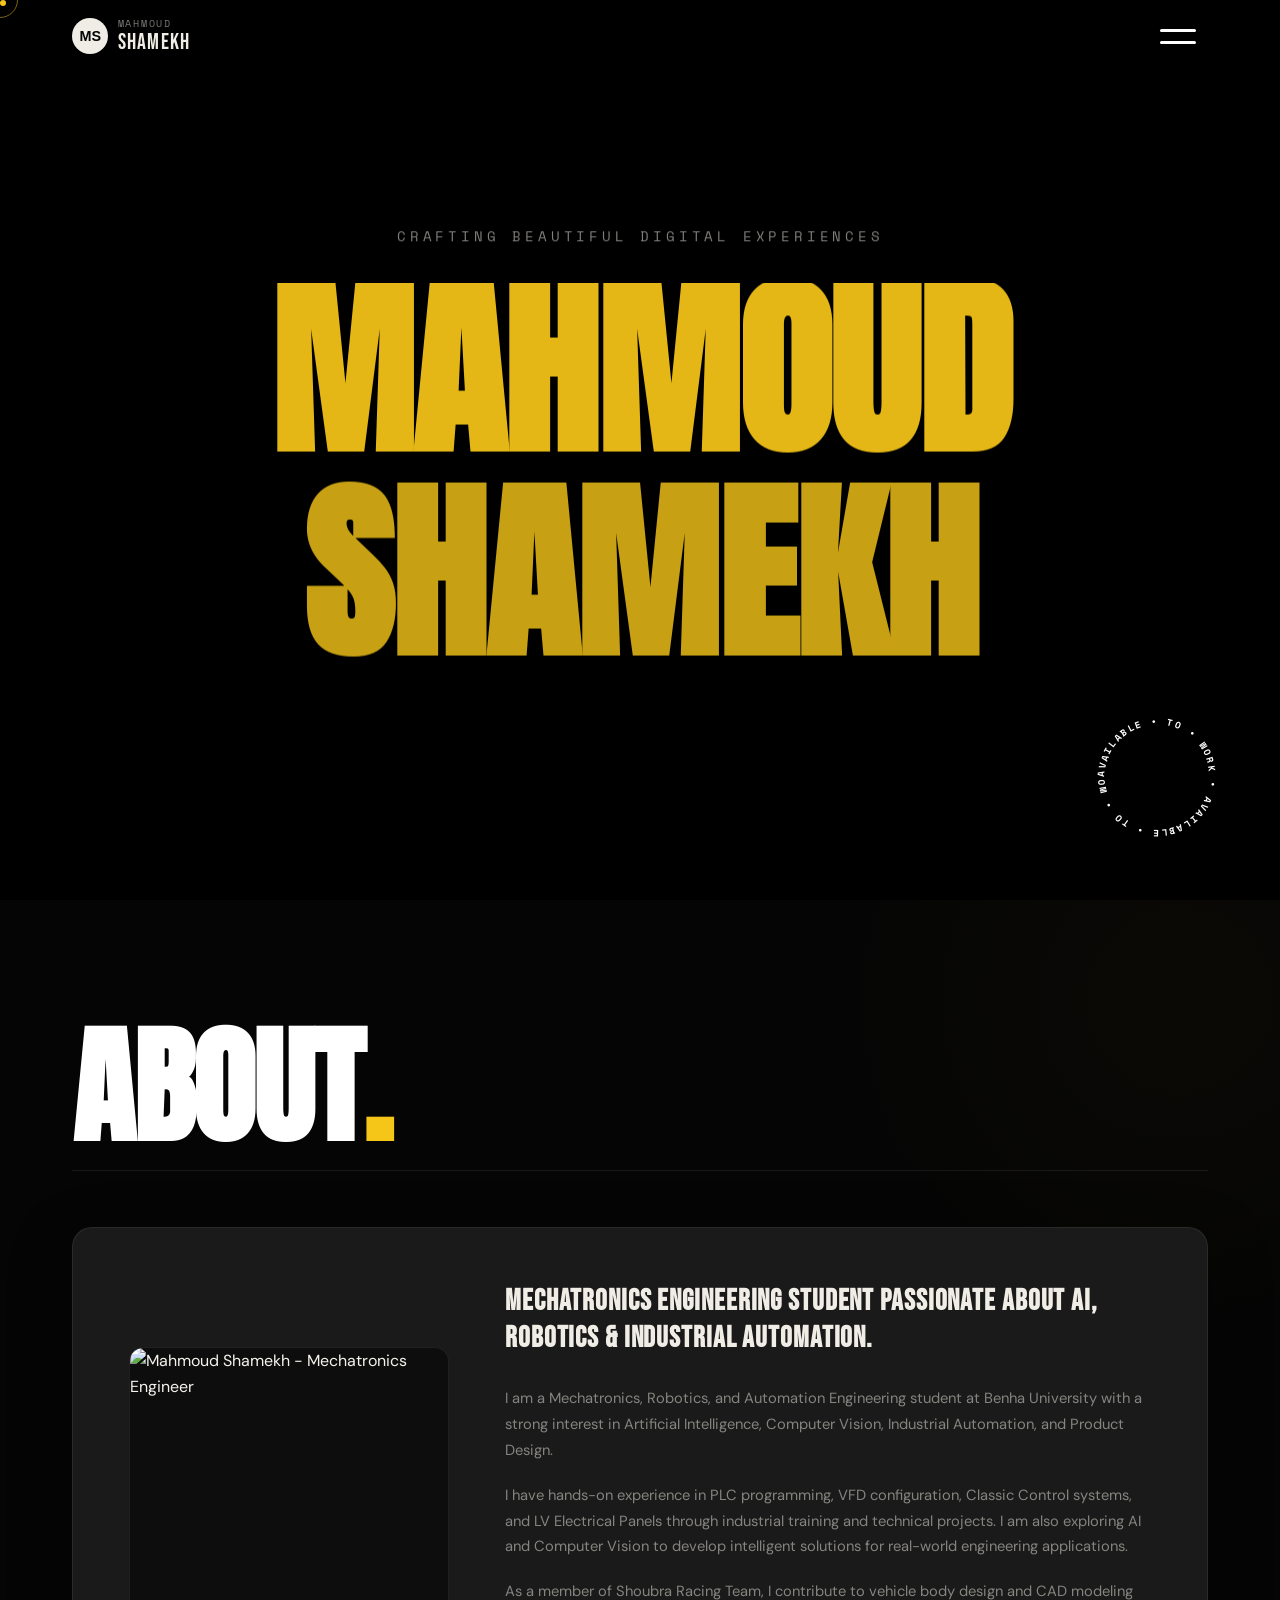
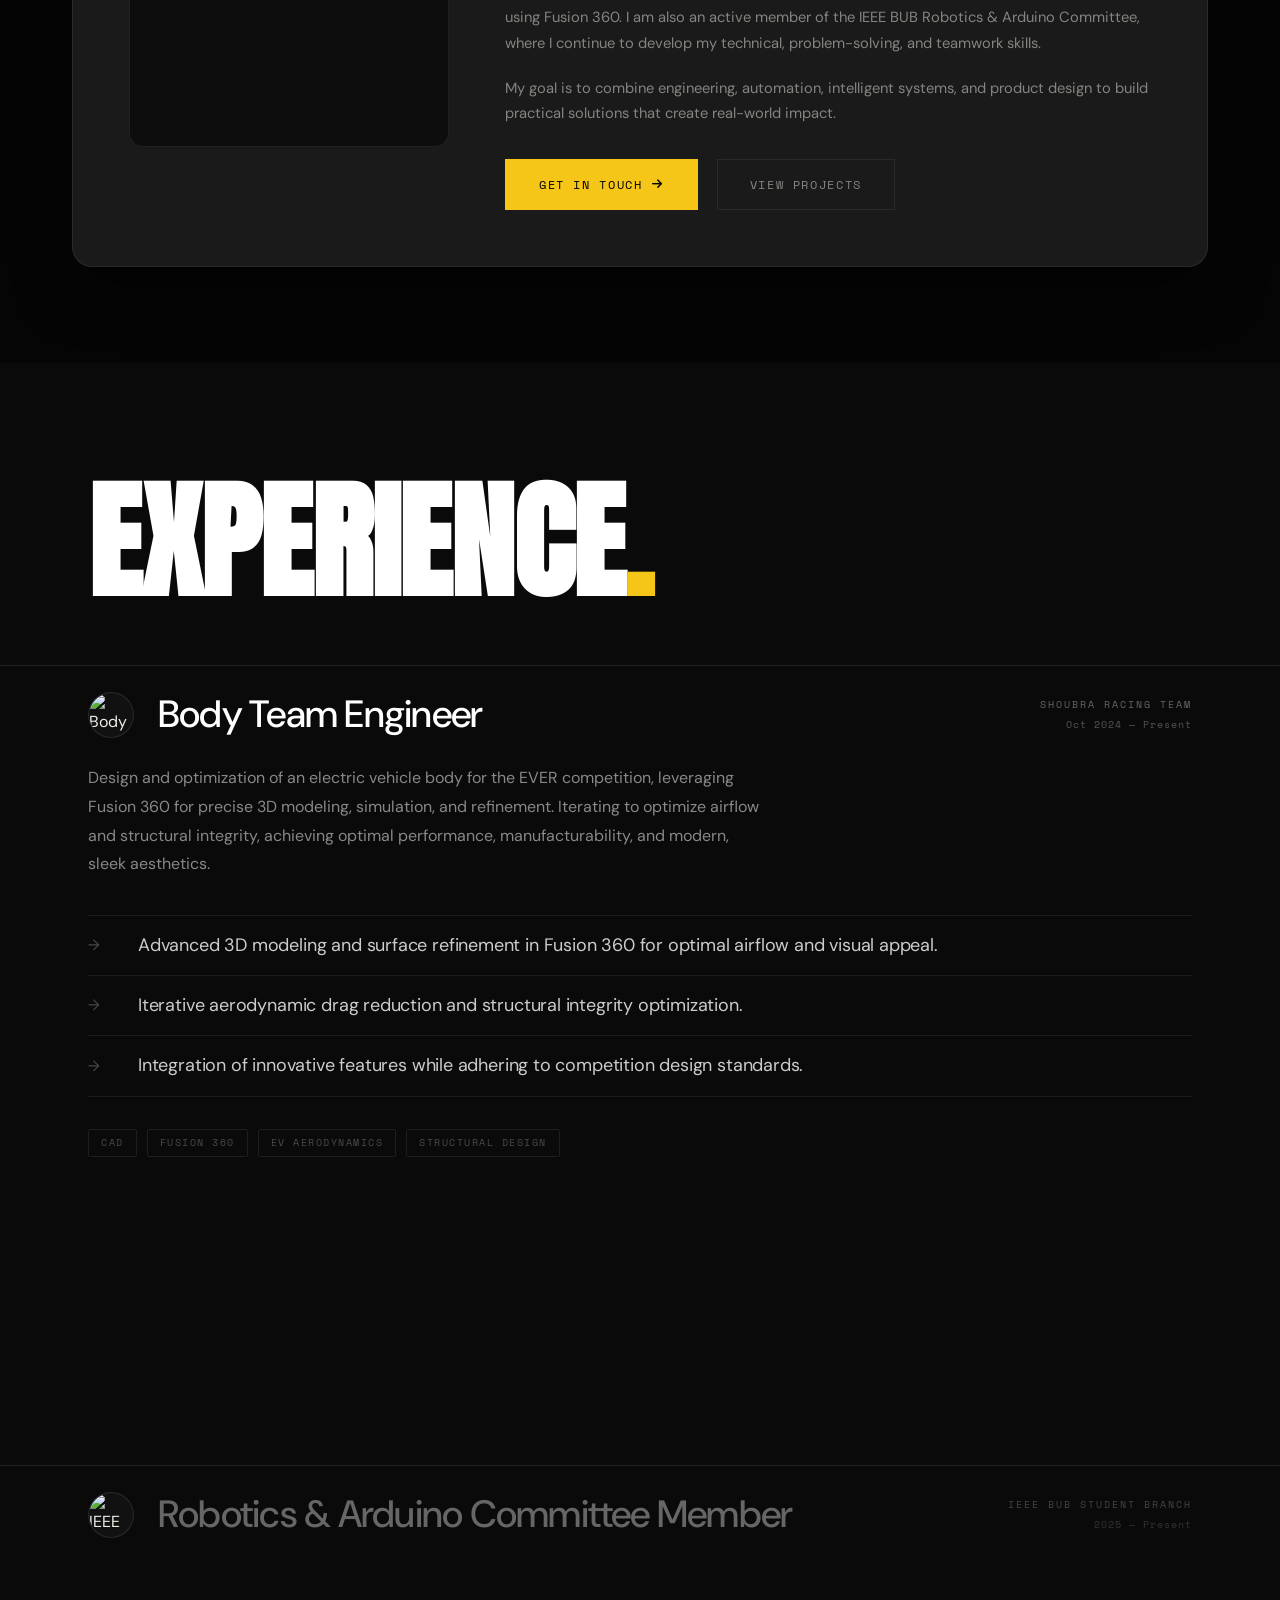
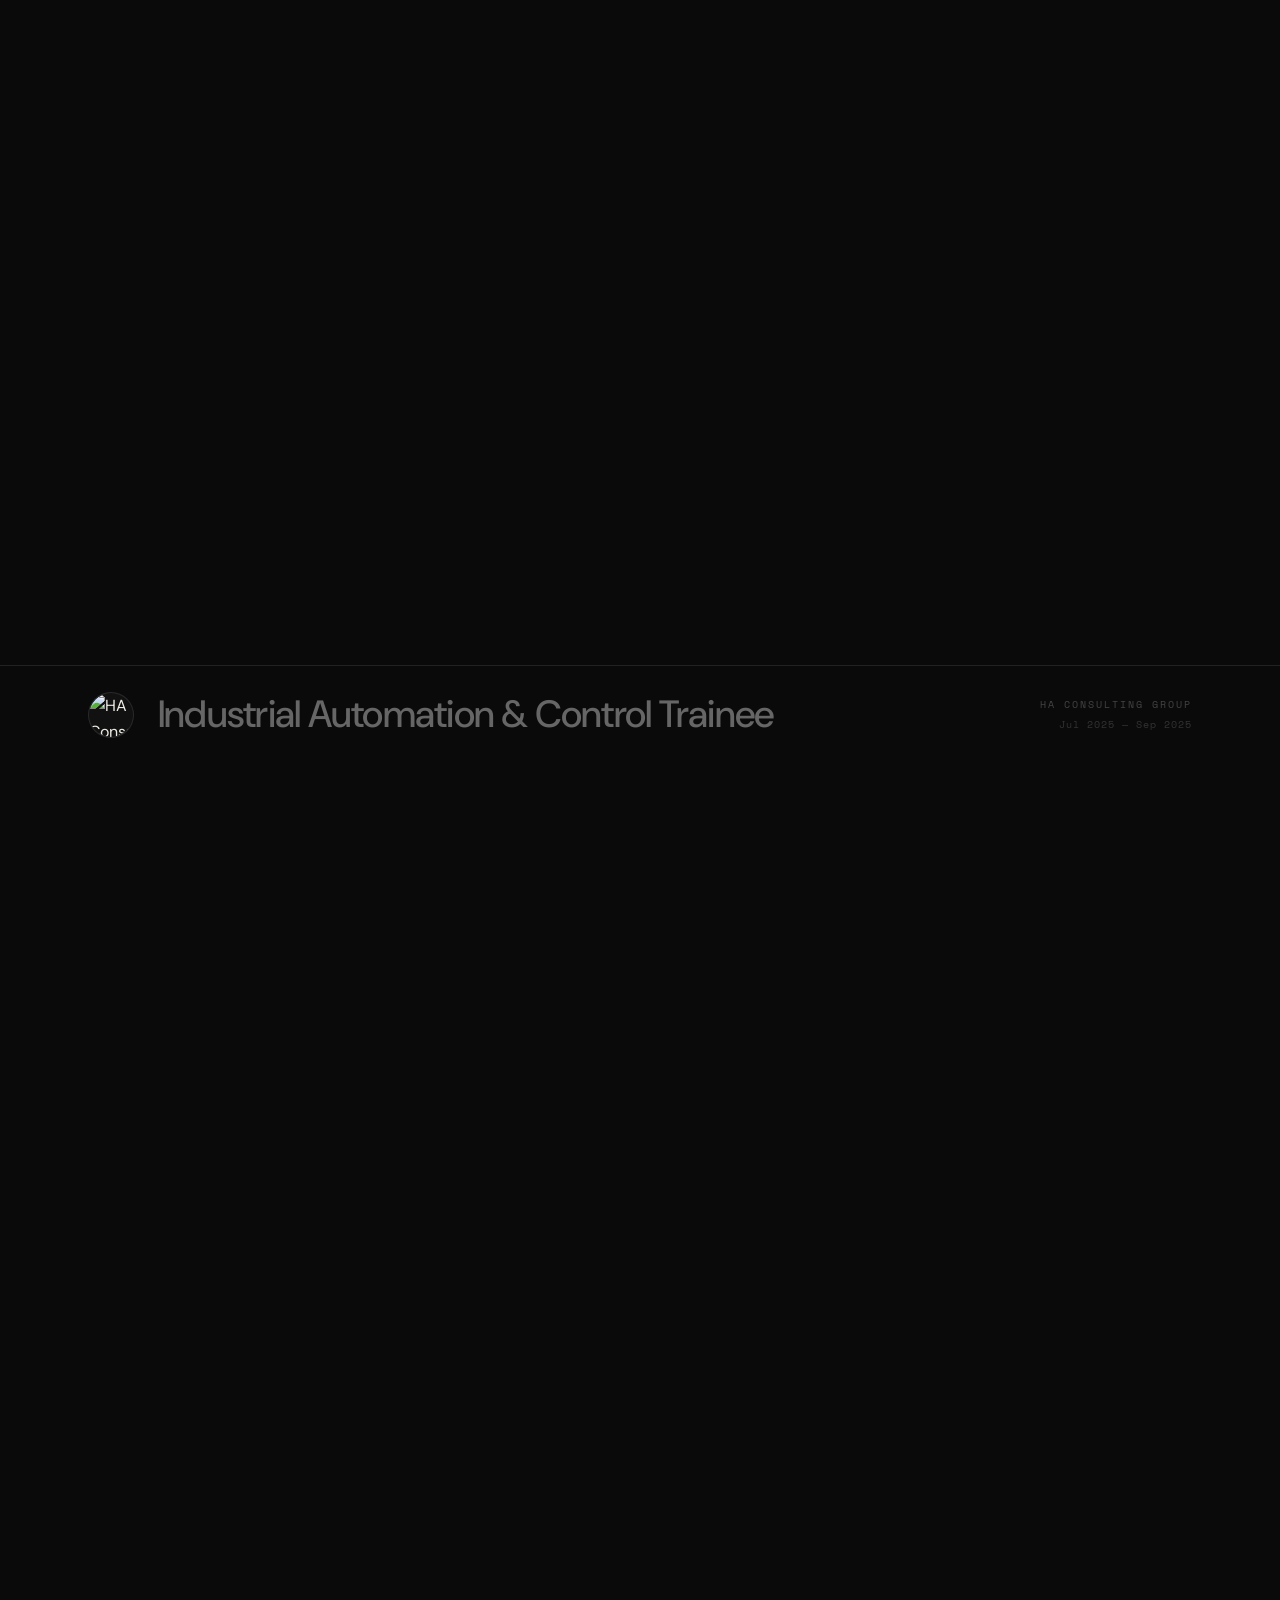
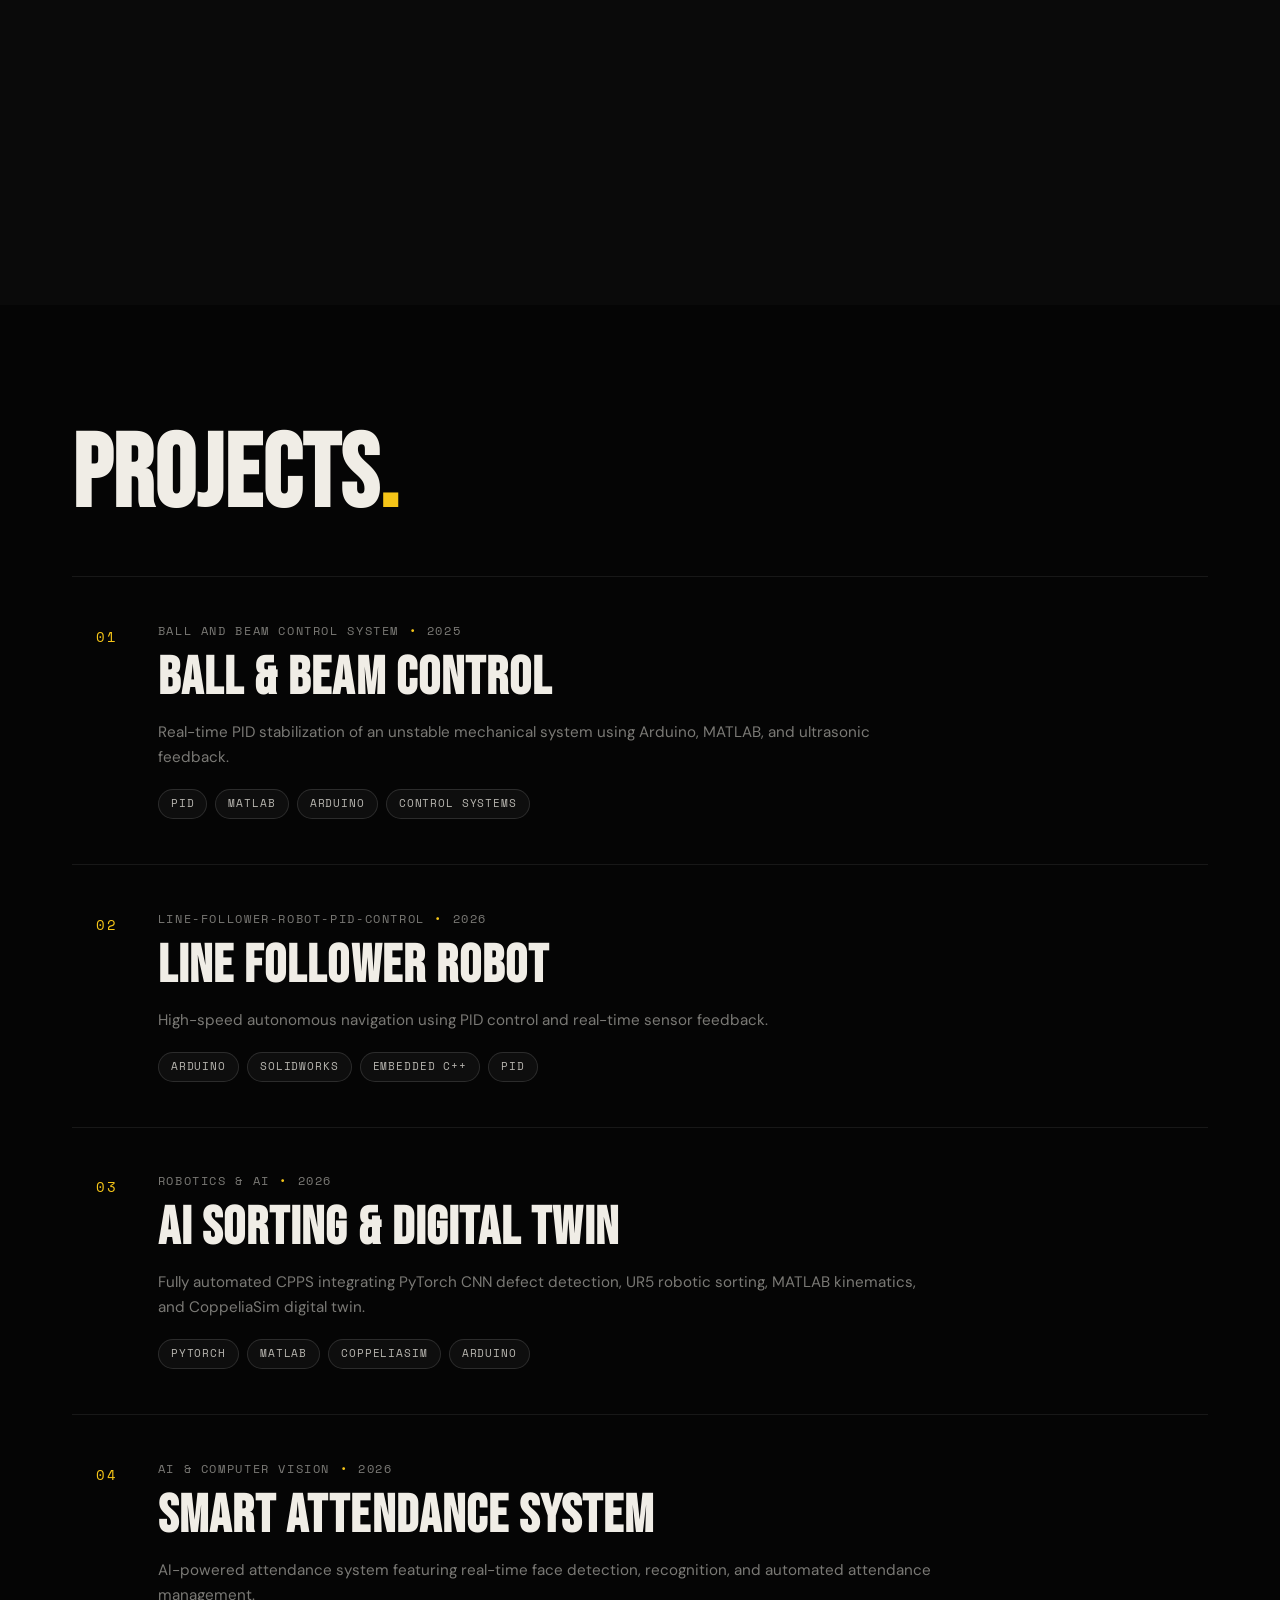
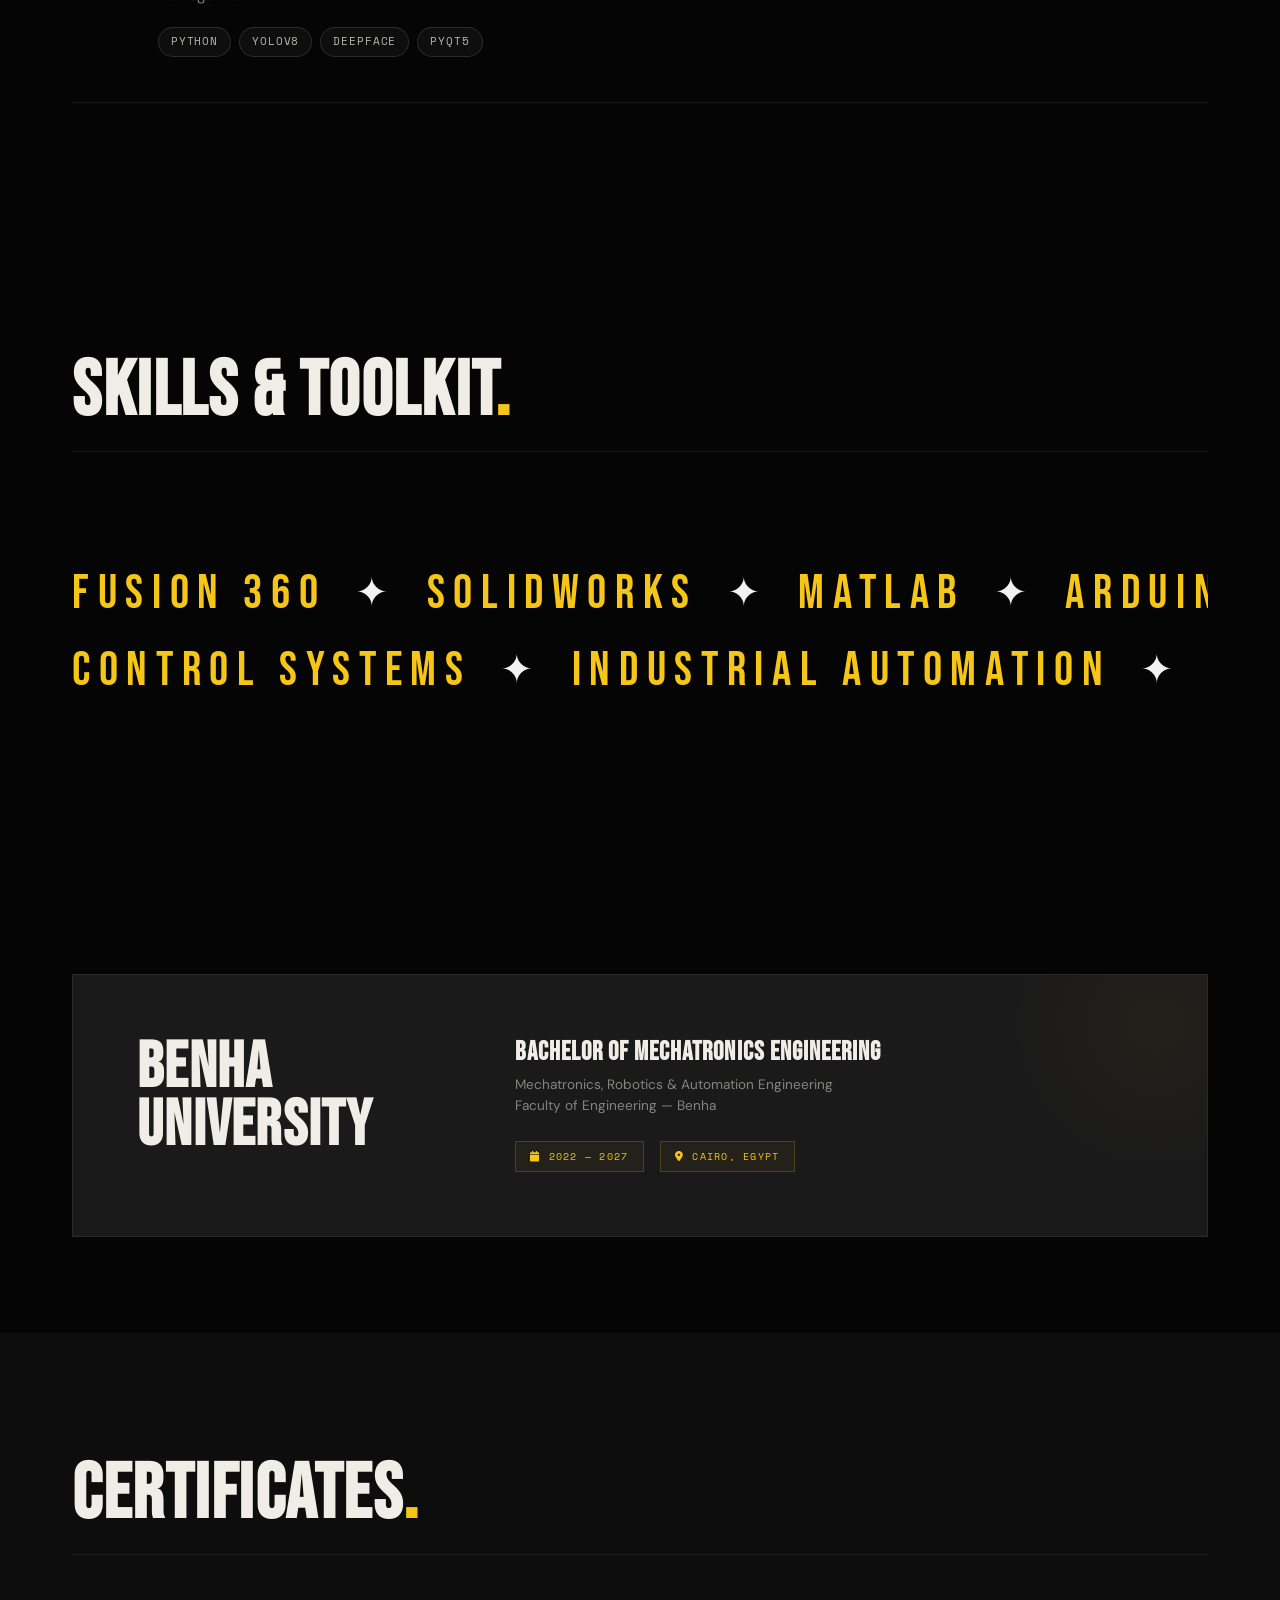
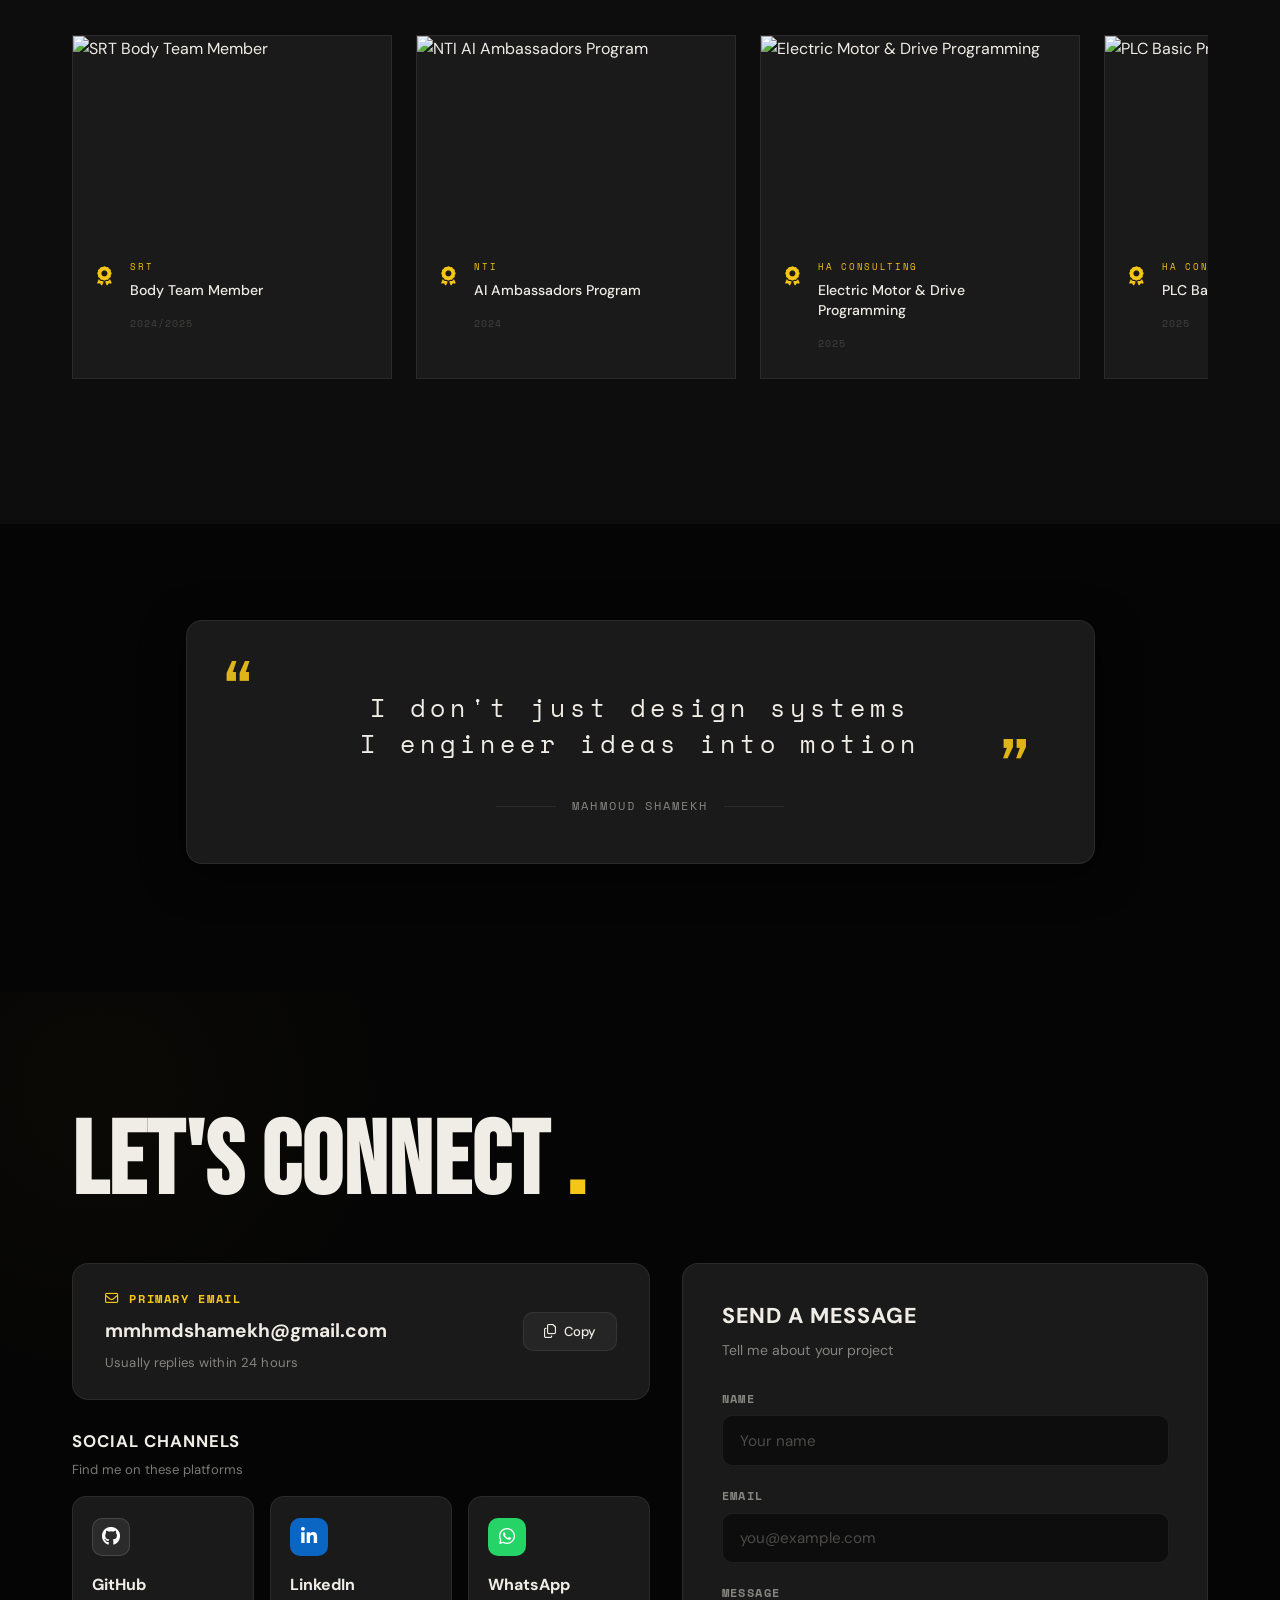
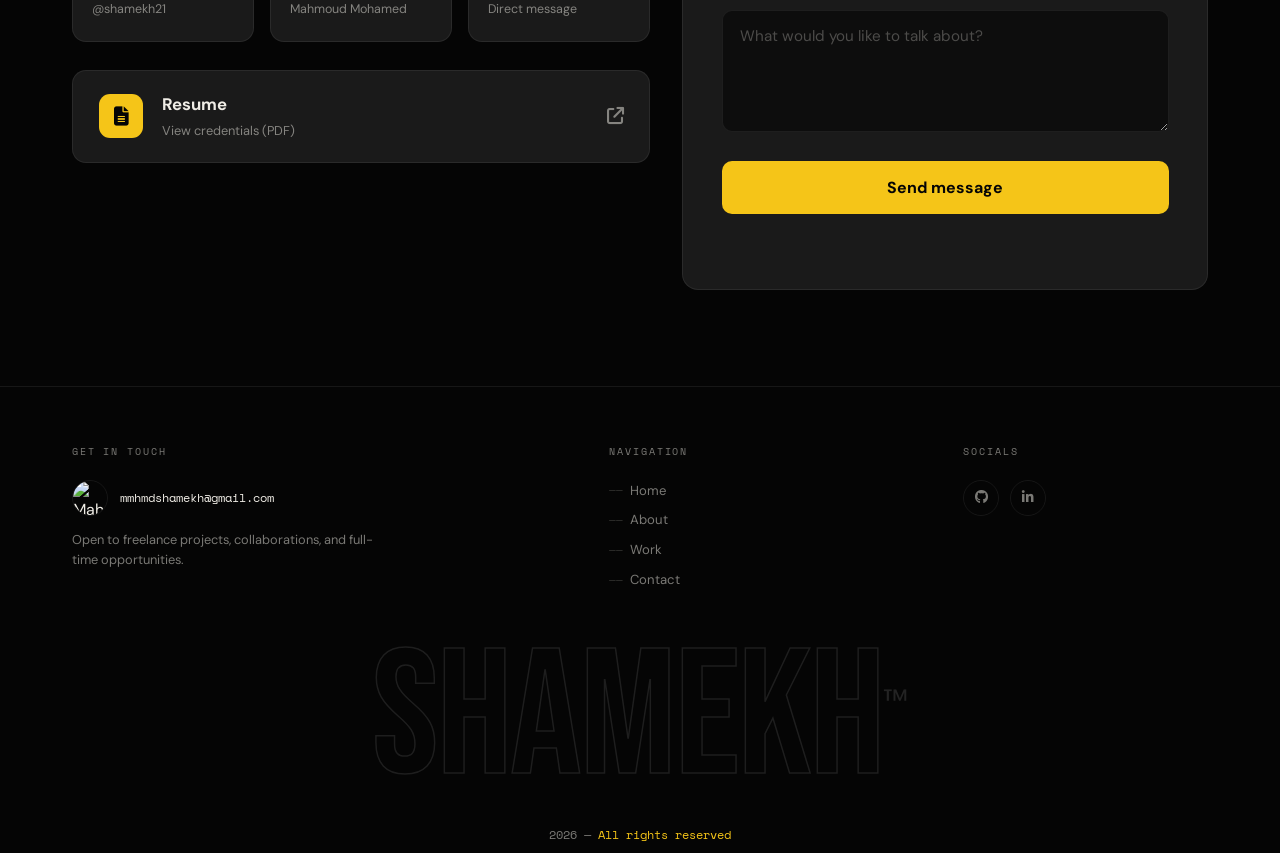
==== commit 651cecaf: "v6:Test6" ====
--- a/index.html
+++ b/index.html
@@ -809,7 +809,7 @@
                 </div>
                 <div class="ct-social-info">
                   <span class="ct-social-name">LinkedIn</span>
-                  <span class="ct-social-handle">/in/mahmoud-mohamed</span>
+                  <span class="ct-social-handle">Mahmoud Mohamed</span>
                 </div>
                 <div class="ct-card-glow"></div>
               </a>
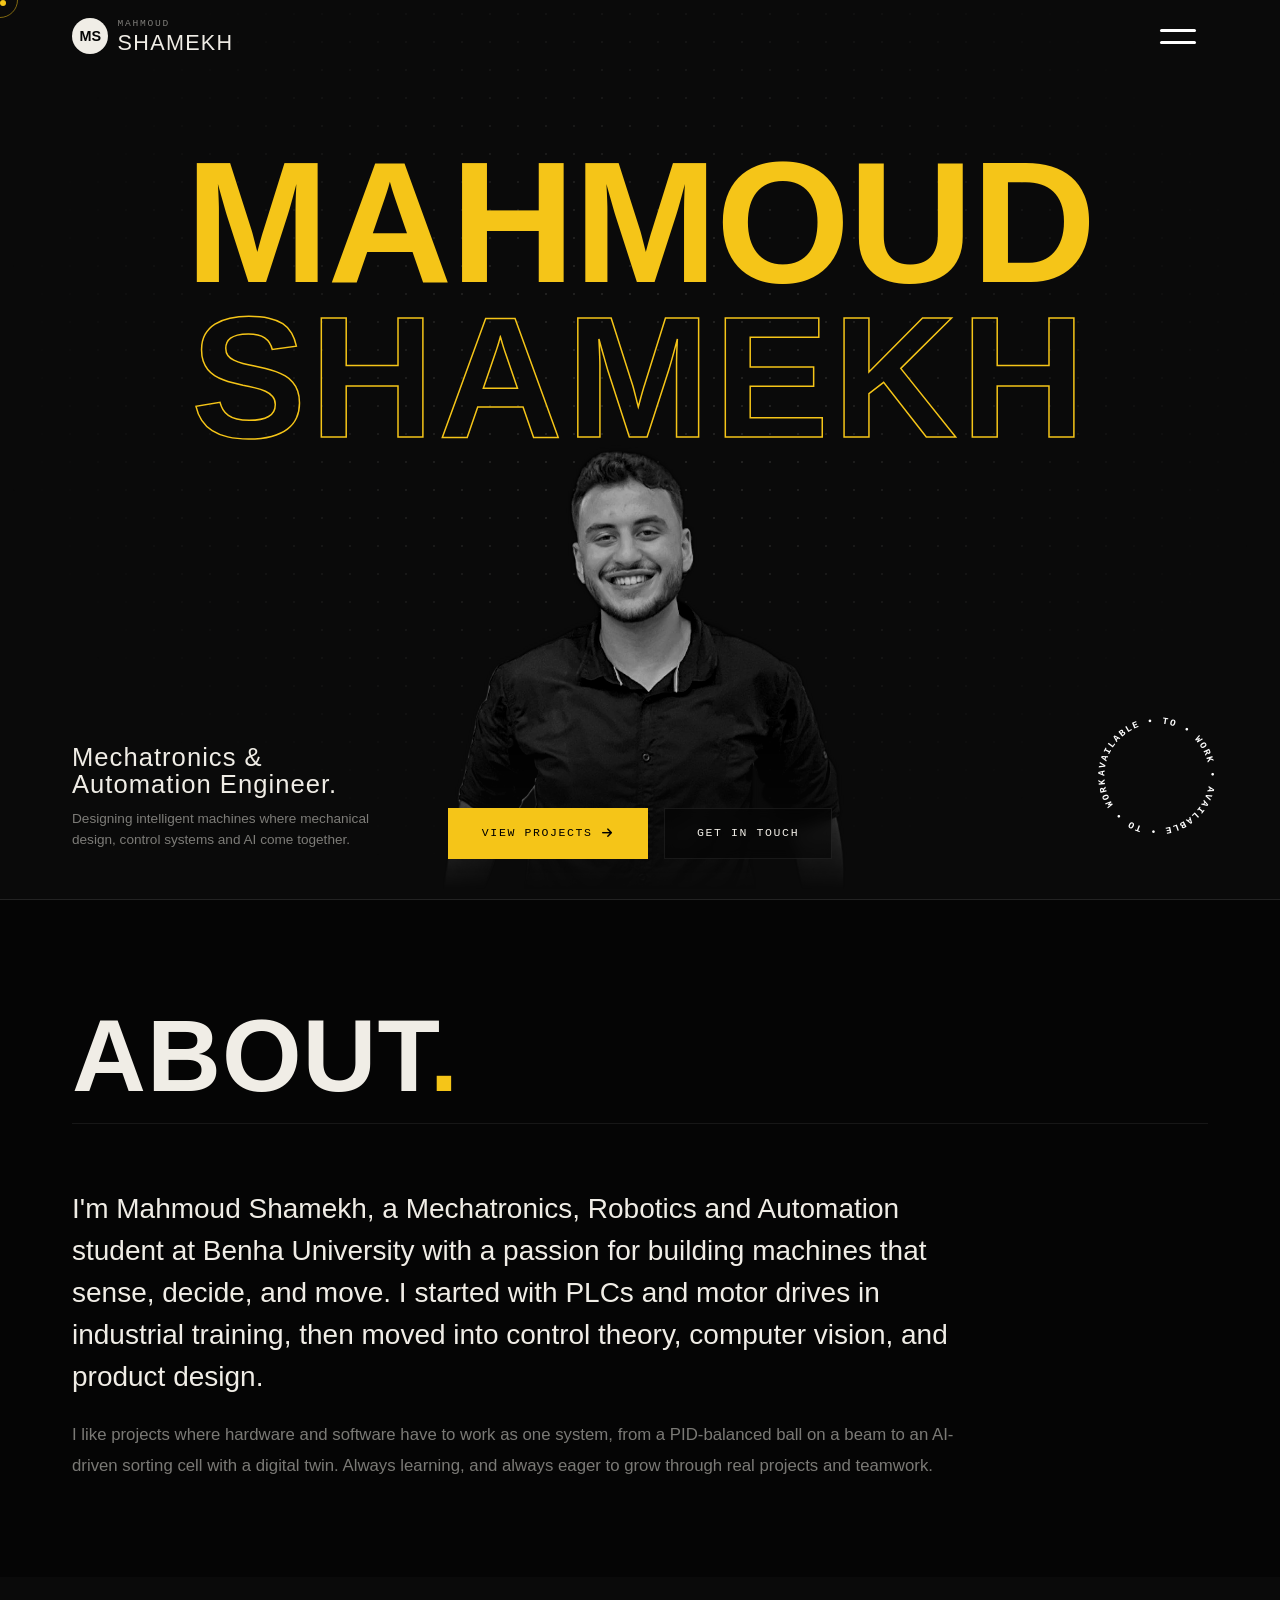
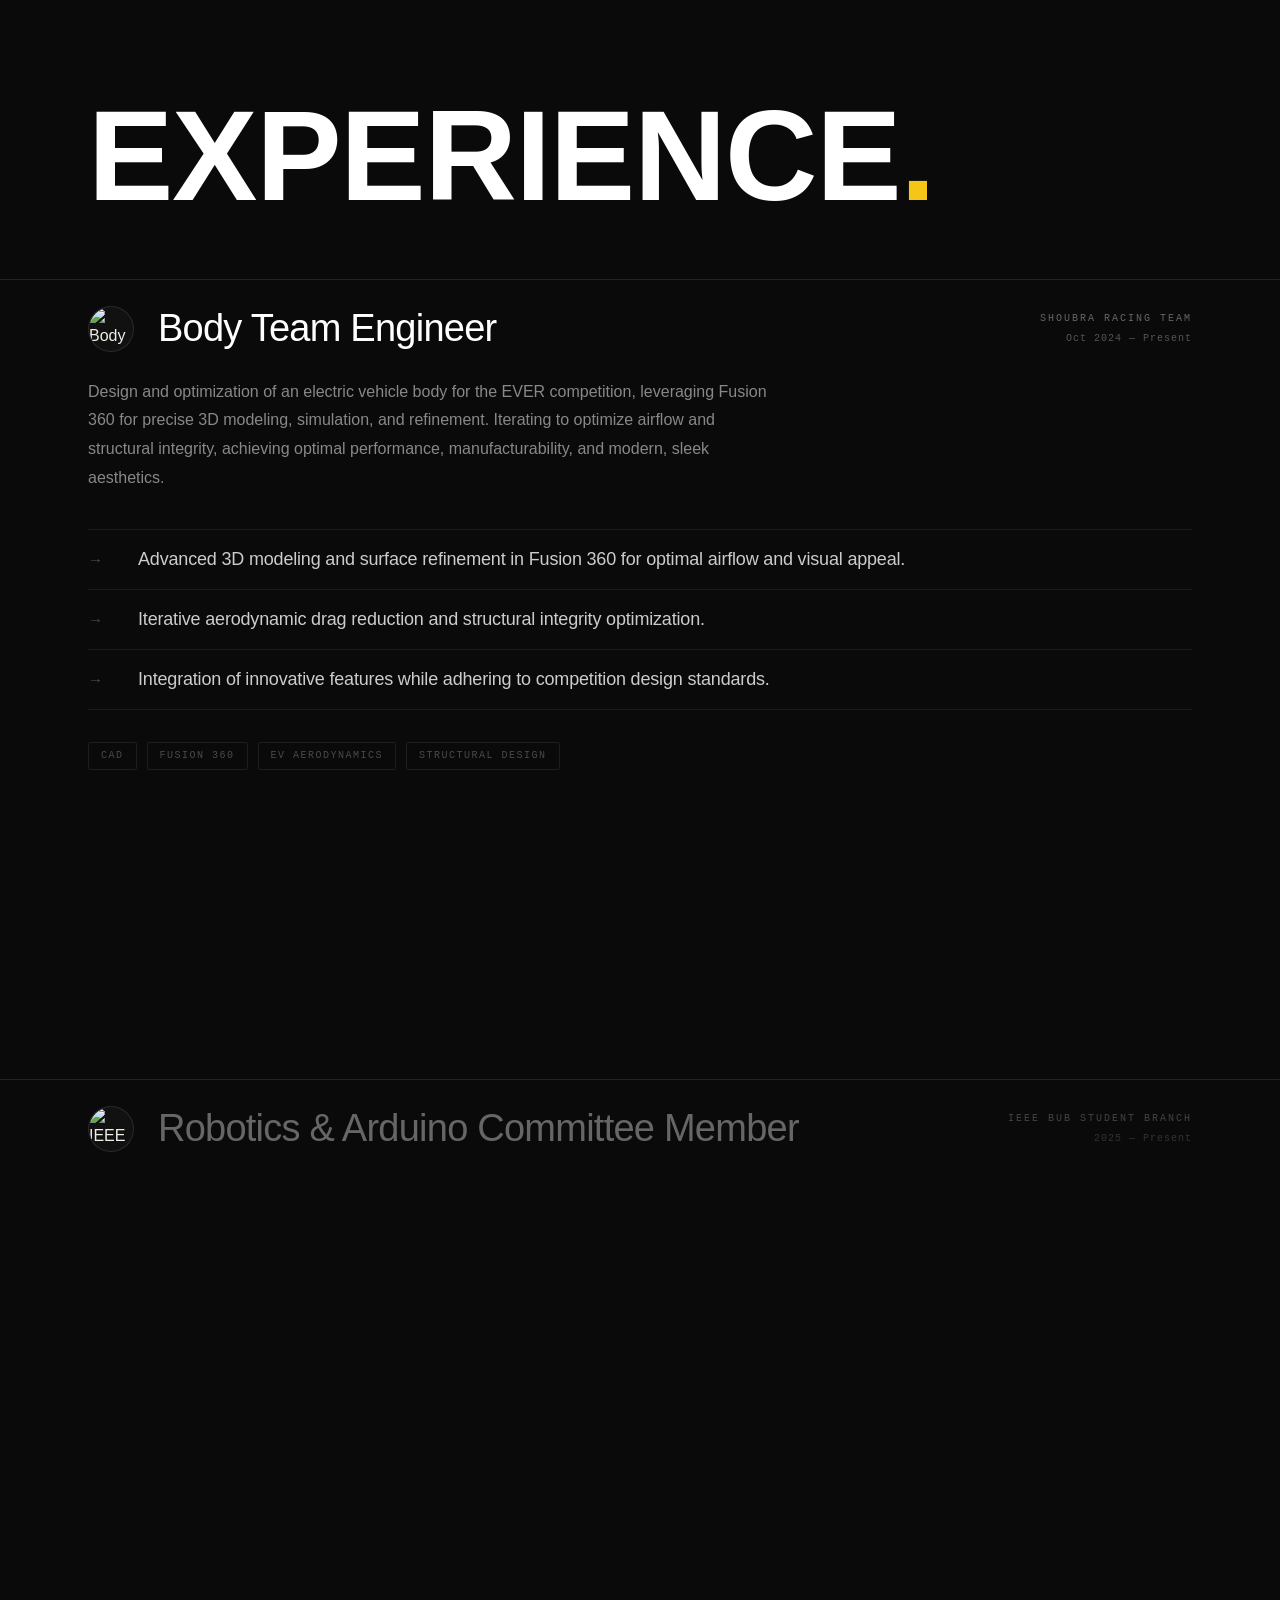
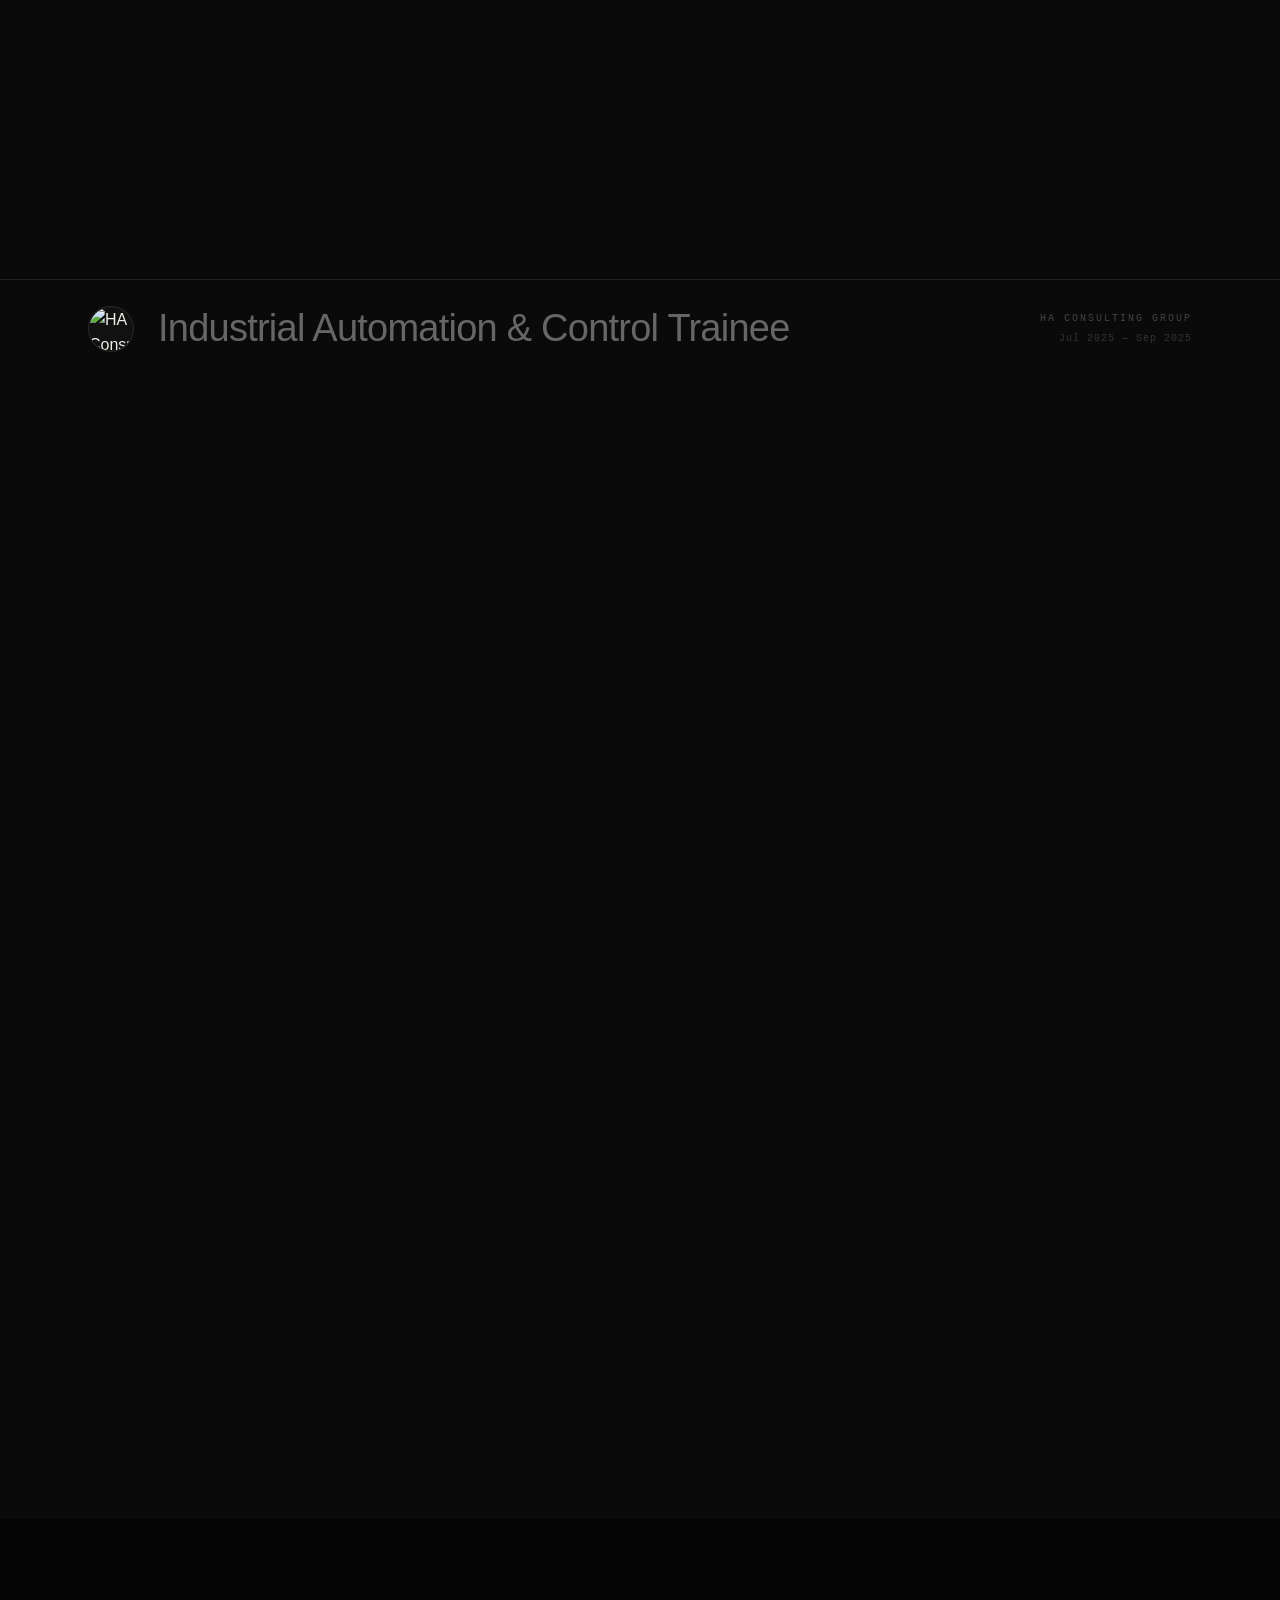
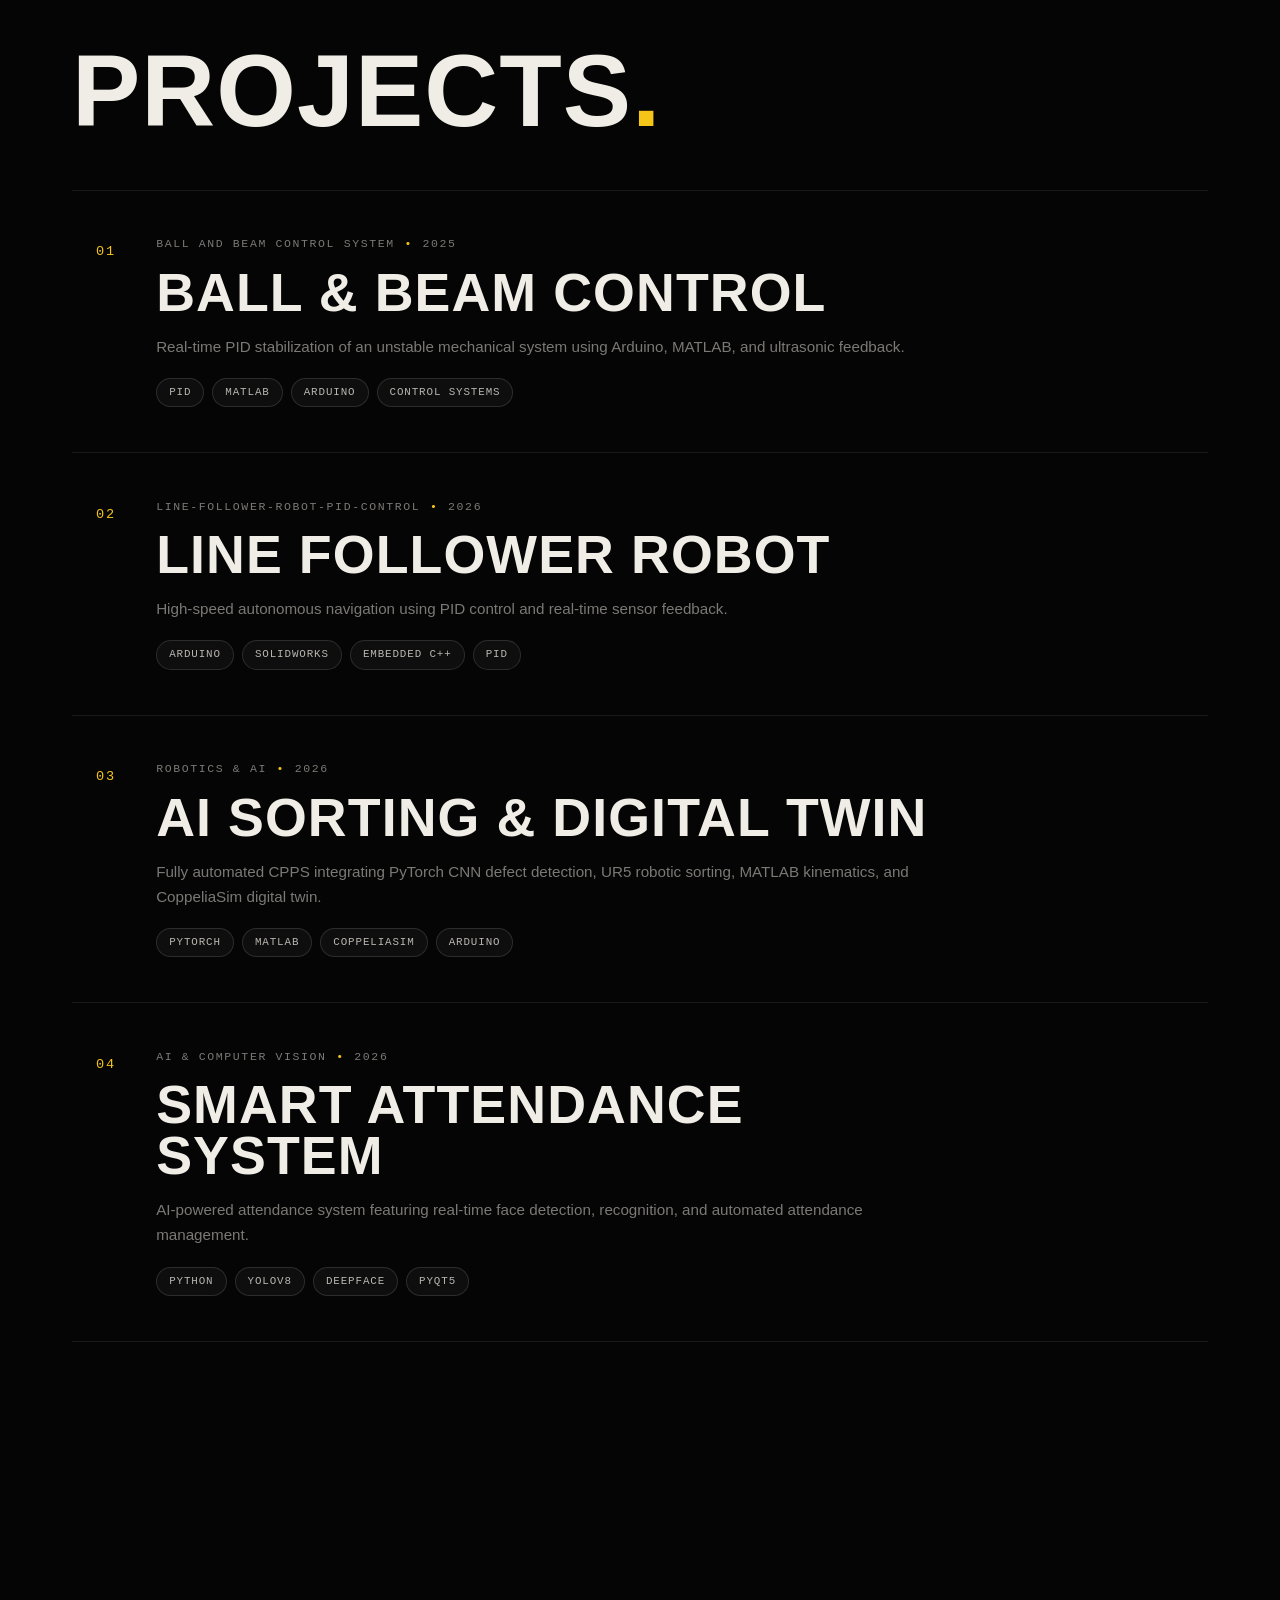
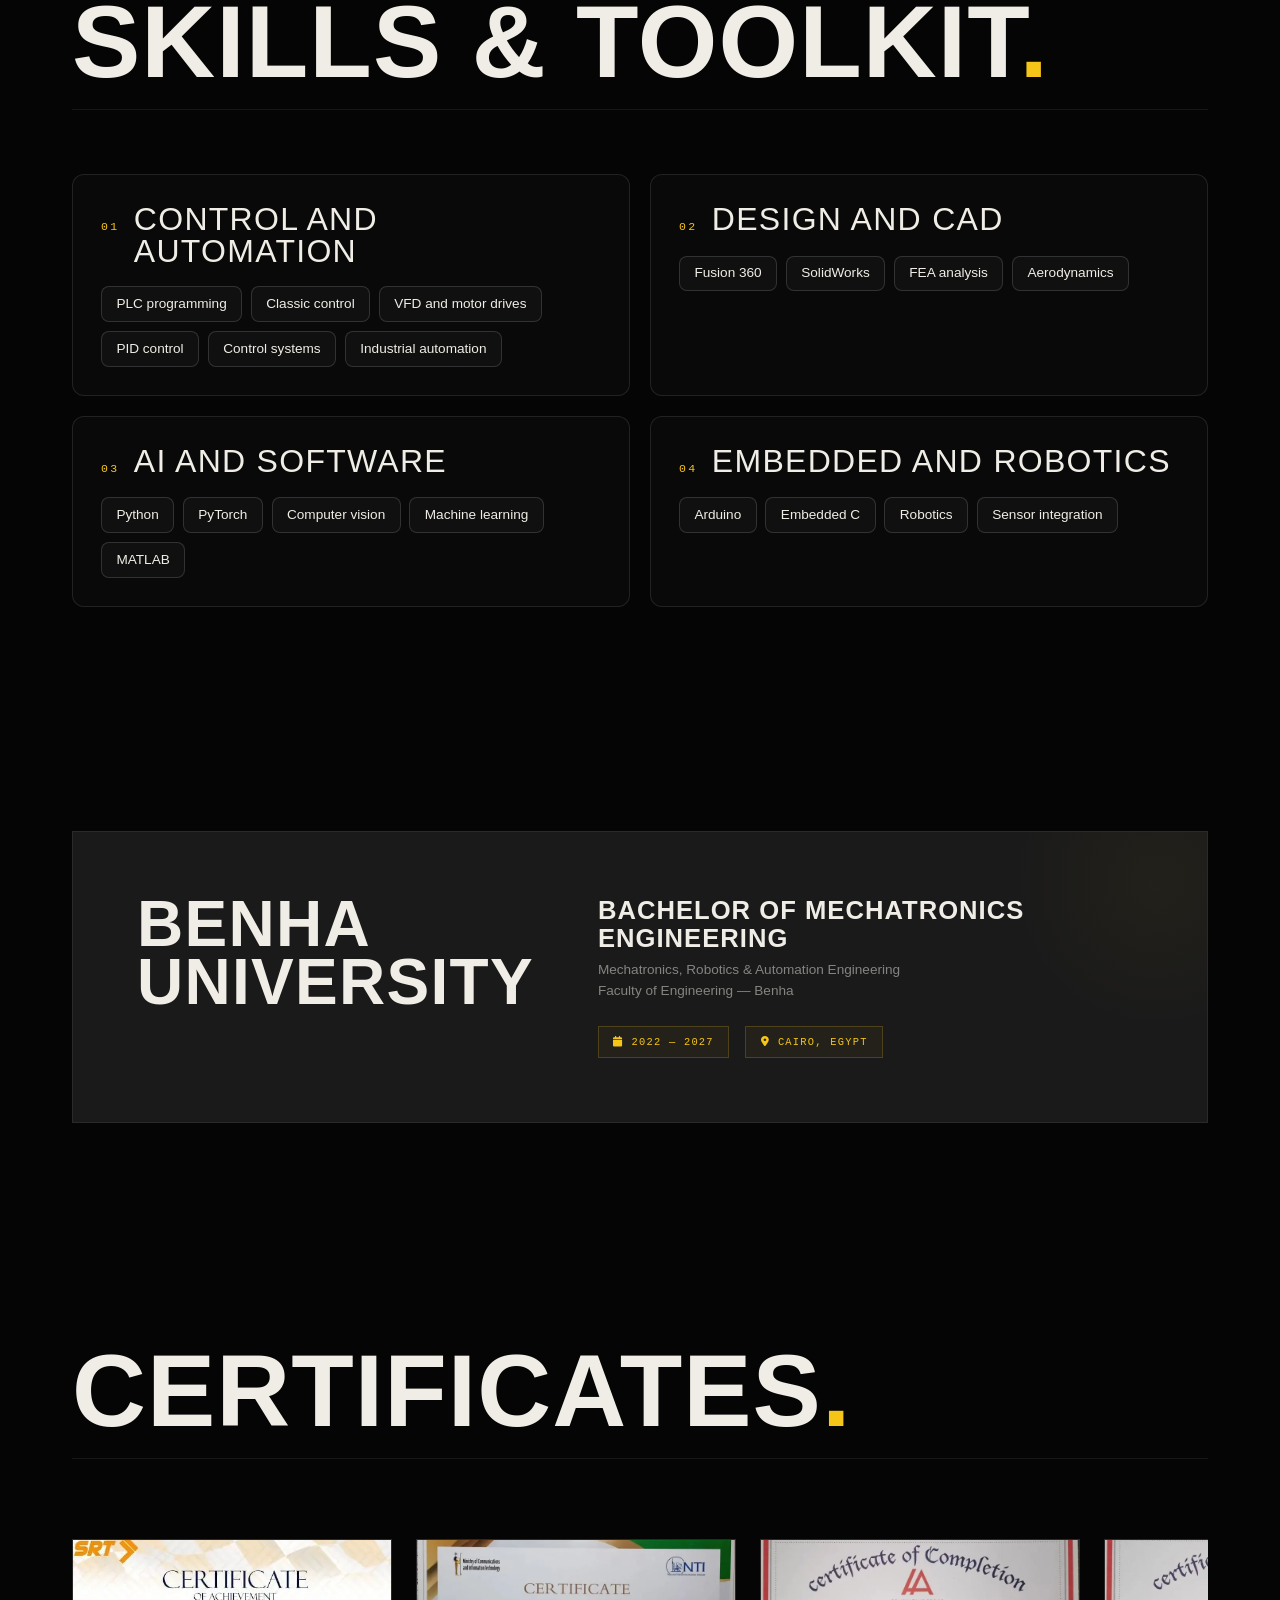
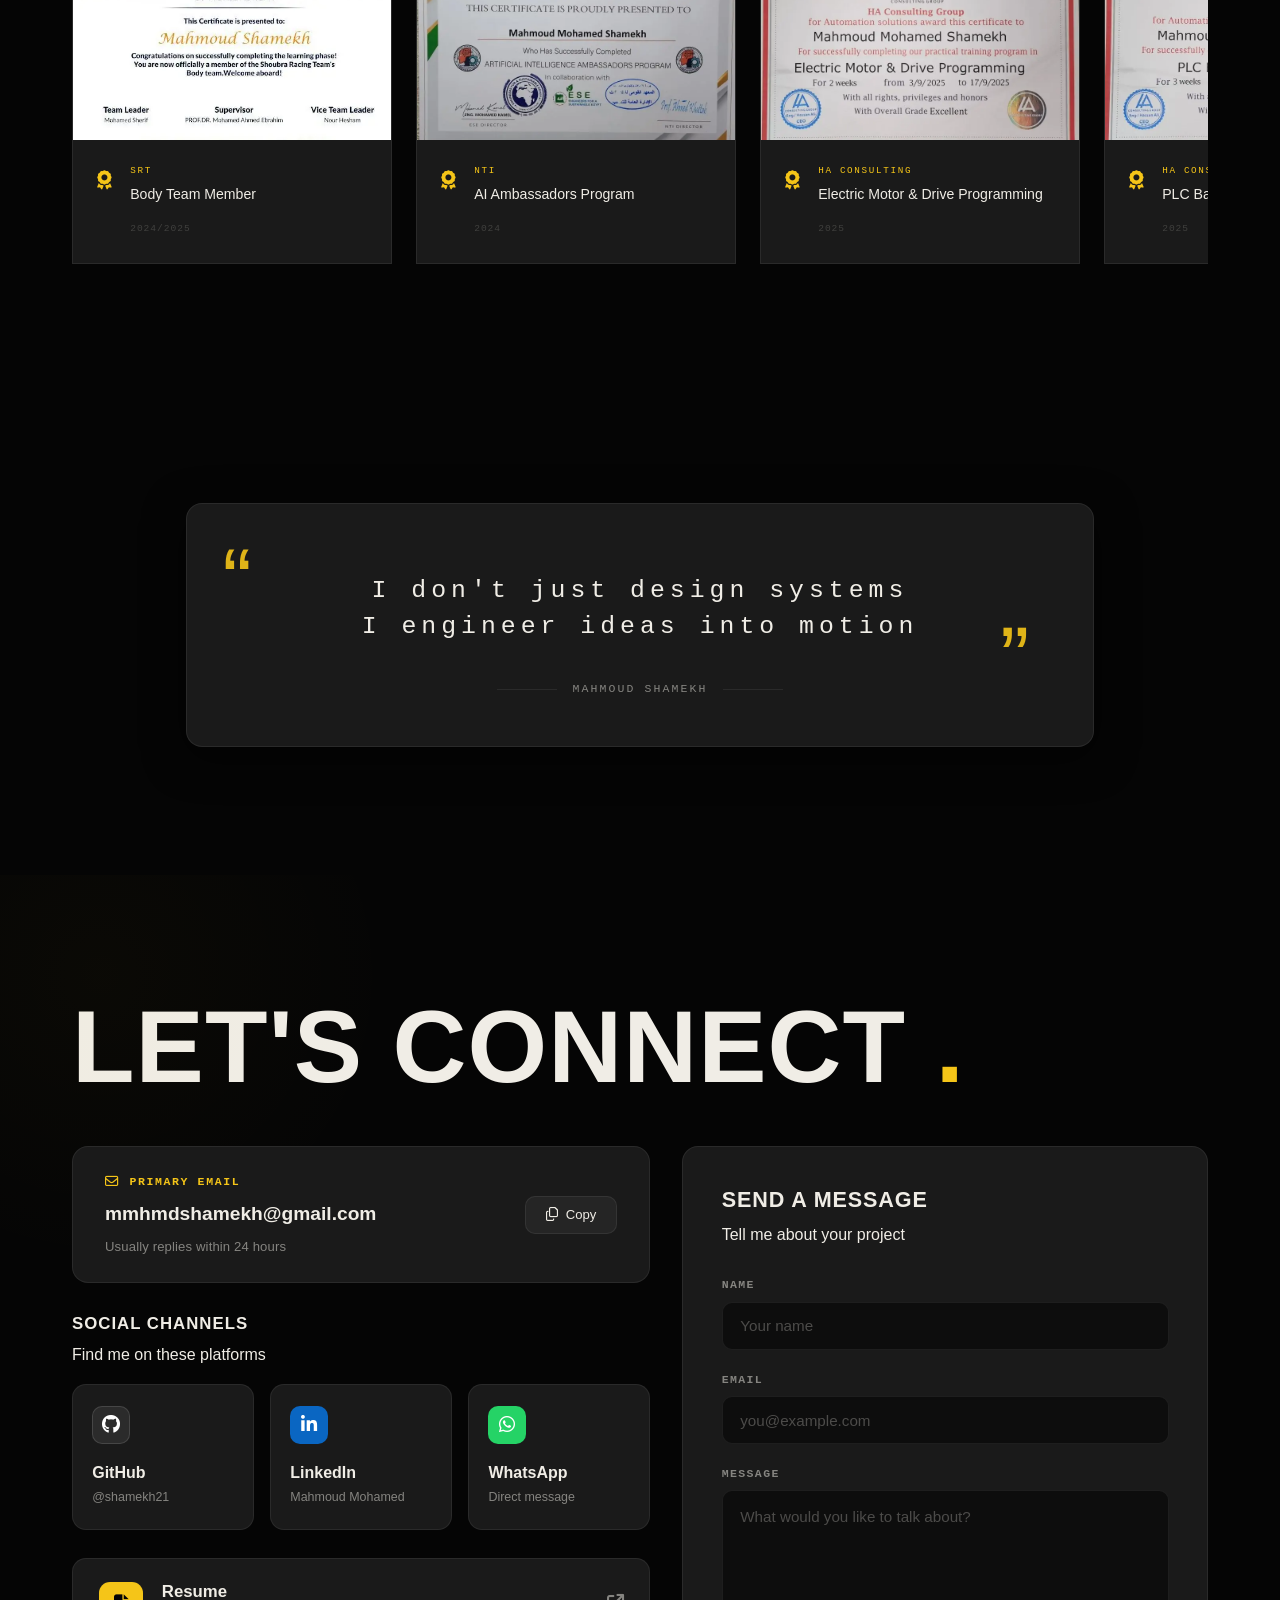
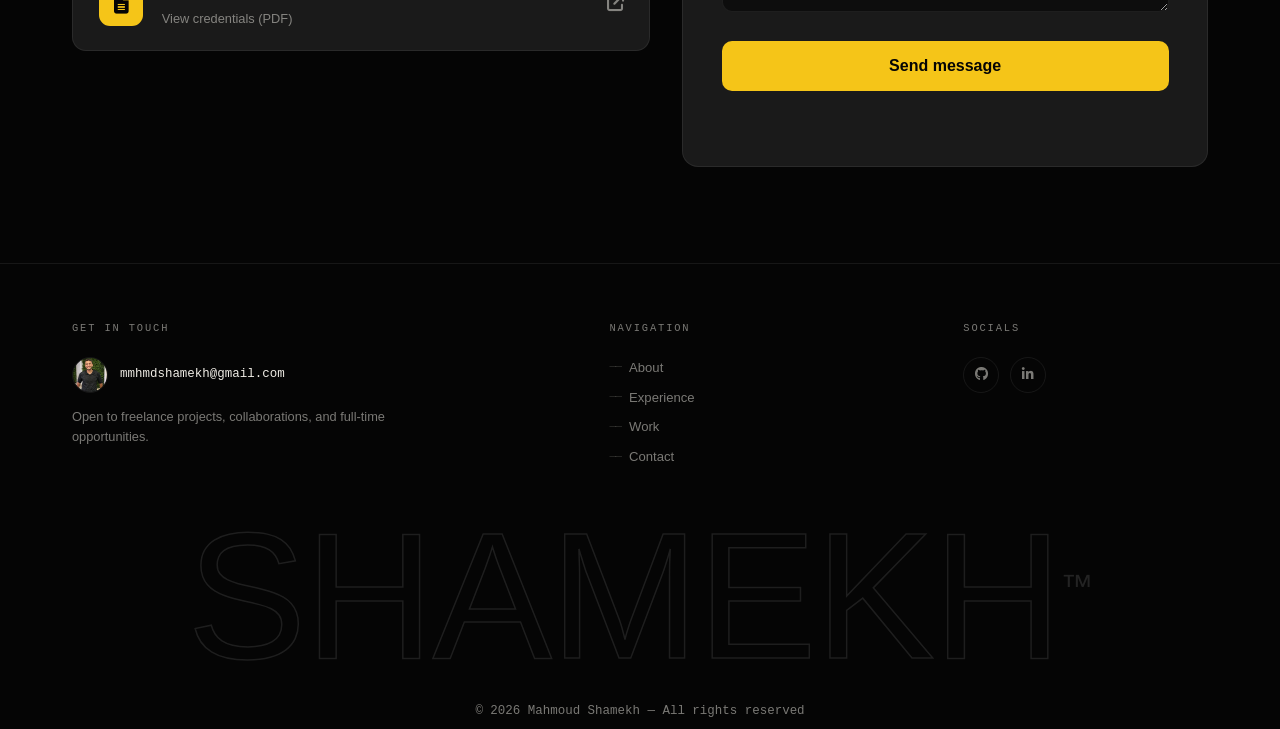
==== commit 717ffc30: "V7" ====
--- a/index.html
+++ b/index.html
@@ -7,9 +7,29 @@
   <meta name="description"
     content="Professional Mechatronics Engineer Portfolio showcasing projects, experience, certifications and technical skills.">
   <meta name="theme-color" content="#0B0F19">
+  <meta name="robots" content="index, follow">
+  <meta name="author" content="Mahmoud Shamekh">
+  <meta name="referrer" content="strict-origin-when-cross-origin">
+  <meta http-equiv="Content-Security-Policy"
+    content="default-src 'self'; script-src 'self'; style-src 'self' 'unsafe-inline' https://fonts.googleapis.com https://cdnjs.cloudflare.com; font-src 'self' https://fonts.gstatic.com https://cdnjs.cloudflare.com; img-src 'self' data:; connect-src 'self' https://script.google.com https://script.googleusercontent.com; object-src 'none'; base-uri 'self'; form-action 'self'">
+  <meta property="og:type" content="website">
+  <meta property="og:title" content="Mahmoud Shamekh | Mechatronics Engineer">
+  <meta property="og:description"
+    content="Mechatronics, Robotics and Automation engineering student. PLC, control systems, computer vision and AI projects.">
+  <meta property="og:image" content="assets/images/og-image.png">
+  <meta property="og:image:width" content="1200">
+  <meta property="og:image:height" content="630">
+  <meta name="twitter:card" content="summary_large_image">
+  <meta name="twitter:title" content="Mahmoud Shamekh | Mechatronics Engineer">
+  <meta name="twitter:description"
+    content="Mechatronics, Robotics and Automation engineering student. PLC, control systems, computer vision and AI projects.">
+  <meta name="twitter:image" content="assets/images/og-image.png">
   <title>Mahmoud Shamekh | Mechatronics Engineer</title>
 
-  <link rel="icon" type="image/webp" href="assets/images/photo(1).webp">
+  <link rel="icon" type="image/png" sizes="32x32" href="favicon-32.png">
+  <link rel="icon" type="image/png" sizes="192x192" href="favicon-192.png">
+  <link rel="shortcut icon" href="favicon.ico">
+  <link rel="apple-touch-icon" href="apple-touch-icon.png">
 
 
   <link rel="stylesheet" href="css/base.css" />
@@ -24,6 +44,9 @@
     href="https://fonts.googleapis.com/css2?family=Anton&family=Bebas+Neue&family=Space+Mono:ital,wght@0,400;0,700;1,400&family=DM+Sans:ital,opsz,wght@0,9..40,300;0,9..40,400;0,9..40,500;1,9..40,300&display=swap"
     rel="stylesheet" />
   <link rel="stylesheet" href="https://cdnjs.cloudflare.com/ajax/libs/font-awesome/6.7.2/css/all.min.css">
+  <script type="application/ld+json">
+  {"@context":"https://schema.org","@type":"Person","name":"Mahmoud Shamekh","jobTitle":"Mechatronics Engineer","alumniOf":{"@type":"CollegeOrUniversity","name":"Benha University"},"sameAs":["https://github.com/Shamekh21","https://www.linkedin.com/in/mahmoud-mohamed-7784ab2a5/"]}
+  </script>
 </head>
 
 <body>
@@ -79,10 +102,10 @@
     <div class="nav-panel">
       <p class="nav-section-label">Navigation</p>
       <ul class="nav-panel-links">
-        <li><a href="index.html">Home</a></li>
-        <li><a href="#about">About</a></li>
-        <li><a href="#projects">Work</a></li>
-        <li><a href="#contact">Contact</a></li>
+        <li><a href="#about" class="nav-link" data-section="about">About</a></li>
+        <li><a href="#experience" class="nav-link" data-section="experience">Experience</a></li>
+        <li><a href="#projects" class="nav-link" data-section="projects">Work</a></li>
+        <li><a href="#contact" class="nav-link" data-section="contact">Contact</a></li>
       </ul>
       <p class="nav-socials-label">Socials</p>
       <div class="nav-socials">
@@ -94,19 +117,32 @@
 
 
   <section id="hero" class="intro-section">
+
     <div class="intro-container">
-      <div class="intro-top-label">
-        CRAFTING BEAUTIFUL DIGITAL EXPERIENCES
-      </div>
-
       <div class="intro-title-wrapper">
         <h1 class="intro-title">
-          <span class="intro-title-line">MAHMOUD</span>
-          <span class="intro-title-line">SHAMEKH</span>
+          <span class="intro-title-line intro-title-fill">MAHMOUD</span>
+          <span class="intro-title-line intro-title-outline">SHAMEKH</span>
         </h1>
       </div>
     </div>
 
+    <div class="hero-portrait">
+      <img src="assets/images/portrait-cutout.webp" alt="Mahmoud Shamekh - Mechatronics Engineer" width="840"
+        height="870" decoding="async" fetchpriority="high" />
+    </div>
+
+    <div class="hero-bio">
+      <p class="hero-bio-lead">Mechatronics &amp; Automation Engineer.</p>
+      <p class="hero-bio-text">
+        Designing intelligent machines where mechanical design, control systems and AI come together.
+      </p>
+    </div>
+
+    <div class="hero-cta">
+      <a href="#projects" class="btn-primary">VIEW PROJECTS <i class="fa-solid fa-arrow-right"></i></a>
+      <a href="#contact" class="btn-ghost">GET IN TOUCH</a>
+    </div>
 
     <div class="intro-badge" aria-label="Available for work">
       <svg viewBox="0 0 200 200" width="160" height="160" class="intro-badge-svg">
@@ -122,66 +158,31 @@
     </div>
   </section>
 
-
   <section id="about" class="about-section">
     <div class="container">
 
-
-      <h2 class="about-main-title xp-header-title reveal" id="aboutTitle">ABOUT<span
-          style="color: var(--accent);">.</span></h2>
-      <div class="about-divider" id="aboutDivider"></div>
-
-
-      <div class="about-card reveal" id="aboutCard">
-        <div class="about-card-inner">
-
-
-          <div class="about-col-left">
-            <div class="about-portrait-frame">
-              <img src="assets/images/photo(1).webp" alt="Mahmoud Shamekh - Mechatronics Engineer"
-                class="about-portrait-img" loading="lazy" decoding="async" />
-            </div>
-          </div>
-
-
-          <div class="about-col-right">
-
-            <h3 class="about-headline" id="aboutHeadline">
-              MECHATRONICS ENGINEERING STUDENT PASSIONATE ABOUT AI, ROBOTICS &amp; INDUSTRIAL AUTOMATION.
-            </h3>
-
-            <div class="about-bio-text" id="aboutBioText">
-              <p>
-                I am a Mechatronics, Robotics, and Automation Engineering student at Benha University with a strong
-                interest in Artificial Intelligence, Computer Vision, Industrial Automation, and Product Design.
-              </p>
-              <p>
-                I have hands-on experience in PLC programming, VFD configuration, Classic Control systems, and LV
-                Electrical Panels through industrial training and technical projects. I am also exploring AI and
-                Computer Vision to develop intelligent solutions for real-world engineering applications.
-
-              </p>
-              <p>
-                As a member of Shoubra Racing Team, I contribute to vehicle body design and CAD modeling using Fusion
-                360. I am also an active member of the IEEE BUB Robotics &amp; Arduino Committee, where I continue to
-                develop my technical, problem-solving, and teamwork skills.
-              </p>
-              <p>
-                My goal is to combine engineering, automation, intelligent systems, and product design to build
-                practical solutions that create real-world impact.
-              </p>
-            </div>
-
-            <div class="about-cta-row" id="aboutCtaRow">
-              <a href="#contact" class="btn-primary">GET IN TOUCH <i class="fa-solid fa-arrow-right"></i></a>
-              <a href="#projects" class="btn-ghost">VIEW PROJECTS</a>
-            </div>
-
-          </div>
-
-        </div>
-      </div>
-
+      <div class="section-header reveal">
+        <div>
+          <h2 class="section-title-xl">ABOUT<span style="color: var(--accent);">.</span></h2>
+        </div>
+      </div>
+
+      <div class="about-body reveal">
+
+        <div class="about-text">
+          <p>
+            I'm Mahmoud Shamekh, a Mechatronics, Robotics and Automation student at Benha University with a passion
+            for building machines that sense, decide, and move. I started with PLCs and motor drives in industrial
+            training, then moved into control theory, computer vision, and product design.
+          </p>
+          <p>
+            I like projects where hardware and software have to work as one system, from a PID-balanced ball on a
+            beam to an AI-driven sorting cell with a digital twin. Always learning, and always eager to grow through
+            real projects and teamwork.
+          </p>
+        </div>
+
+      </div>
     </div>
   </section>
 
@@ -346,8 +347,7 @@
 
         <article class="project-row reveal" data-image="assets/images/project(1).webp"
           data-alt="Ball and Beam Control System">
-          <a href="https://github.com/Shamekh21/Ball-and-Beam-Control-System" target="_blank" rel="noopener noreferrer"
-            class="project-row-link">
+          <a href="projects/ball-and-beam-control.html" class="project-row-link">
             <div class="project-row-left">
               <span class="project-row-num">01</span>
               <div class="project-row-info">
@@ -377,8 +377,7 @@
         </article>
 
         <article class="project-row reveal" data-image="assets/images/project(2).webp" data-alt="Line Follower Robot">
-          <a href="https://github.com/Shamekh21/Line-Follower-Robot-PID-Control" target="_blank"
-            rel="noopener noreferrer" class="project-row-link">
+          <a href="projects/line-follower-robot.html" class="project-row-link">
             <div class="project-row-left">
               <span class="project-row-num">02</span>
               <div class="project-row-info">
@@ -407,8 +406,7 @@
 
         <article class="project-row reveal" data-image="assets/images/project(4).webp"
           data-alt="AI Sorting &amp; Digital Twin">
-          <a href="https://github.com/Shamekh21/Fully-Automated-Industrial-Inspection-Sorting-System-with-Digital-Twin"
-            target="_blank" rel="noopener noreferrer" class="project-row-link">
+          <a href="projects/ai-sorting-digital-twin.html" class="project-row-link">
             <div class="project-row-left">
               <span class="project-row-num">03</span>
               <div class="project-row-info">
@@ -439,8 +437,7 @@
 
         <article class="project-row reveal" data-image="assets/images/project(3).webp"
           data-alt="Smart Attendance System">
-          <a href="https://www.linkedin.com/feed/update/urn:li:activity:7460744226855845888/" target="_blank"
-            rel="noopener noreferrer" class="project-row-link">
+          <a href="projects/smart-attendance-system.html" class="project-row-link">
             <div class="project-row-left">
               <span class="project-row-num">04</span>
               <div class="project-row-info">
@@ -478,95 +475,63 @@
     <div class="container">
       <div class="section-header reveal">
         <div>
-          <h2 class="section-title-lg">SKILLS &amp; TOOLKIT<span style="color: var(--accent);">.</span></h2>
-        </div>
-      </div>
-
-      <div class="marquee-wrapper reveal">
-
-        <div class="marquee marquee-left">
-          <div class="marquee-content">
-            <span class="skill-item">FUSION 360</span>
-            <span class="diamond">✦</span>
-            <span class="skill-item">SOLIDWORKS</span>
-            <span class="diamond">✦</span>
-            <span class="skill-item">MATLAB</span>
-            <span class="diamond">✦</span>
-            <span class="skill-item">ARDUINO</span>
-            <span class="diamond">✦</span>
-            <span class="skill-item">EMBEDDED C</span>
-            <span class="diamond">✦</span>
-            <span class="skill-item">PYTHON</span>
-            <span class="diamond">✦</span>
-            <span class="skill-item">COMPUTER VISION</span>
-            <span class="diamond">✦</span>
-            <span class="skill-item">MACHINE LEARNING</span>
-            <span class="diamond">✦</span>
-            <span class="skill-item">PYTORCH</span>
-            <span class="diamond">✦</span>
-
-            <!-- Repeat for seamless scrolling -->
-            <span class="skill-item">FUSION 360</span>
-            <span class="diamond">✦</span>
-            <span class="skill-item">SOLIDWORKS</span>
-            <span class="diamond">✦</span>
-            <span class="skill-item">MATLAB</span>
-            <span class="diamond">✦</span>
-            <span class="skill-item">ARDUINO</span>
-            <span class="diamond">✦</span>
-            <span class="skill-item">EMBEDDED C</span>
-            <span class="diamond">✦</span>
-            <span class="skill-item">PYTHON</span>
-            <span class="diamond">✦</span>
-            <span class="skill-item">COMPUTER VISION</span>
-            <span class="diamond">✦</span>
-            <span class="skill-item">MACHINE LEARNING</span>
-            <span class="diamond">✦</span>
-            <span class="skill-item">PYTORCH</span>
-            <span class="diamond">✦</span>
-          </div>
-        </div>
-
-        <div class="marquee marquee-right">
-          <div class="marquee-content">
-            <span class="skill-item">CONTROL SYSTEMS</span>
-            <span class="diamond">✦</span>
-            <span class="skill-item">INDUSTRIAL AUTOMATION</span>
-            <span class="diamond">✦</span>
-            <span class="skill-item">PLC PROGRAMMING</span>
-            <span class="diamond">✦</span>
-            <span class="skill-item">PID CONTROL</span>
-            <span class="diamond">✦</span>
-            <span class="skill-item">FEA ANALYSIS</span>
-            <span class="diamond">✦</span>
-            <span class="skill-item">ROBOTICS</span>
-            <span class="diamond">✦</span>
-            <span class="skill-item">AERODYNAMICS</span>
-            <span class="diamond">✦</span>
-            <span class="skill-item">SENSOR INTEGRATION</span>
-            <span class="diamond">✦</span>
-            <span class="skill-item">CLASSIC CONTROL</span>
-            <span class="diamond">✦</span>
-
-            <!-- Repeat for seamless scrolling -->
-            <span class="skill-item">CONTROL SYSTEMS</span>
-            <span class="diamond">✦</span>
-            <span class="skill-item">INDUSTRIAL AUTOMATION</span>
-            <span class="diamond">✦</span>
-            <span class="skill-item">PLC PROGRAMMING</span>
-            <span class="diamond">✦</span>
-            <span class="skill-item">PID CONTROL</span>
-            <span class="diamond">✦</span>
-            <span class="skill-item">FEA ANALYSIS</span>
-            <span class="diamond">✦</span>
-            <span class="skill-item">ROBOTICS</span>
-            <span class="diamond">✦</span>
-            <span class="skill-item">AERODYNAMICS</span>
-            <span class="diamond">✦</span>
-            <span class="skill-item">SENSOR INTEGRATION</span>
-            <span class="diamond">✦</span>
-            <span class="skill-item">CLASSIC CONTROL</span>
-            <span class="diamond">✦</span>
+          <h2 class="section-title-xl">SKILLS &amp; TOOLKIT<span style="color: var(--accent);">.</span></h2>
+        </div>
+      </div>
+
+      <div class="skills-grid reveal">
+        <div class="skills-card">
+          <div class="skills-card-head">
+            <span class="skills-card-num">01</span>
+            <h3 class="skills-card-title">Control and automation</h3>
+          </div>
+          <div class="skills-chips">
+            <span class="skills-chip">PLC programming</span>
+            <span class="skills-chip">Classic control</span>
+            <span class="skills-chip">VFD and motor drives</span>
+            <span class="skills-chip">PID control</span>
+            <span class="skills-chip">Control systems</span>
+            <span class="skills-chip">Industrial automation</span>
+          </div>
+        </div>
+
+        <div class="skills-card">
+          <div class="skills-card-head">
+            <span class="skills-card-num">02</span>
+            <h3 class="skills-card-title">Design and CAD</h3>
+          </div>
+          <div class="skills-chips">
+            <span class="skills-chip">Fusion 360</span>
+            <span class="skills-chip">SolidWorks</span>
+            <span class="skills-chip">FEA analysis</span>
+            <span class="skills-chip">Aerodynamics</span>
+          </div>
+        </div>
+
+        <div class="skills-card">
+          <div class="skills-card-head">
+            <span class="skills-card-num">03</span>
+            <h3 class="skills-card-title">AI and software</h3>
+          </div>
+          <div class="skills-chips">
+            <span class="skills-chip">Python</span>
+            <span class="skills-chip">PyTorch</span>
+            <span class="skills-chip">Computer vision</span>
+            <span class="skills-chip">Machine learning</span>
+            <span class="skills-chip">MATLAB</span>
+          </div>
+        </div>
+
+        <div class="skills-card">
+          <div class="skills-card-head">
+            <span class="skills-card-num">04</span>
+            <h3 class="skills-card-title">Embedded and robotics</h3>
+          </div>
+          <div class="skills-chips">
+            <span class="skills-chip">Arduino</span>
+            <span class="skills-chip">Embedded C</span>
+            <span class="skills-chip">Robotics</span>
+            <span class="skills-chip">Sensor integration</span>
           </div>
         </div>
       </div>
@@ -609,7 +574,7 @@
 
       <div class="section-header reveal">
         <div>
-          <h2 class="section-title-lg">CERTIFICATES<span style="color: var(--accent);">.</span></h2>
+          <h2 class="section-title-xl">CERTIFICATES<span style="color: var(--accent);">.</span></h2>
         </div>
       </div>
 
@@ -773,7 +738,7 @@
                 <i class="fa-regular fa-envelope"></i>
                 <span>PRIMARY EMAIL</span>
               </div>
-              <a href="mailto:mmhmdshamekh@gmail.com" class="ct-email-address">mmhmdshamekh@gmail.com</a>
+              <a href="#contact" class="ct-email-address js-mail" aria-label="Email"></a>
               <p class="ct-email-note">Usually replies within 24 hours</p>
             </div>
             <button type="button" class="ct-copy-btn" id="ctCopyBtn" aria-label="Copy email address" title="Copy email">
@@ -814,7 +779,7 @@
                 <div class="ct-card-glow"></div>
               </a>
 
-              <a href="https://wa.me/+201146935975" target="_blank" rel="noopener" class="ct-card ct-social-card">
+              <a href="#contact" target="_blank" rel="noopener noreferrer" class="ct-card ct-social-card js-wa">
                 <div class="ct-social-icon-wrap ct-icon-whatsapp">
                   <i class="fa-brands fa-whatsapp"></i>
                 </div>
@@ -854,22 +819,26 @@
               <p class="ct-form-sub">Tell me about your project</p>
             </div>
 
-            <form class="ct-form" id="contactForm" name="submit-to-google-sheet" novalidate>
+            <form class="ct-form" id="contactForm" name="submit-to-google-sheet" novalidate autocomplete="on">
+              <div class="ct-hp" aria-hidden="true">
+                <label for="ctWebsite">Leave this field empty</label>
+                <input type="text" id="ctWebsite" name="website" tabindex="-1" autocomplete="off" />
+              </div>
               <div class="ct-form-group">
                 <label for="ctName" class="ct-form-label">NAME</label>
-                <input type="text" id="ctName" name="name" class="ct-input" placeholder="Your name" required
-                  autocomplete="name" />
+                <input type="text" id="ctName" name="name" class="ct-input" placeholder="Your name" maxlength="80"
+                  required autocomplete="name" />
               </div>
 
               <div class="ct-form-group">
                 <label for="ctEmail" class="ct-form-label">EMAIL</label>
-                <input type="email" id="ctEmail" name="email" class="ct-input" placeholder="you@example.com" required
-                  autocomplete="email" />
+                <input type="email" id="ctEmail" name="email" class="ct-input" placeholder="you@example.com"
+                  maxlength="120" required autocomplete="email" />
               </div>
 
               <div class="ct-form-group">
                 <label for="ctMessage" class="ct-form-label">MESSAGE</label>
-                <textarea id="ctMessage" name="message" class="ct-textarea" rows="4"
+                <textarea id="ctMessage" name="message" class="ct-textarea" rows="4" maxlength="2000"
                   placeholder="What would you like to talk about?" required></textarea>
               </div>
 
@@ -906,7 +875,7 @@
             <div class="footer-avatar">
               <img src="assets/images/photo(1).webp" alt="Mahmoud Shamekh" loading="lazy" decoding="async" />
             </div>
-            <a href="mailto:mmhmdshamekh@gmail.com" class="footer-email-link">mmhmdshamekh@gmail.com</a>
+            <a href="#contact" class="footer-email-link js-mail" aria-label="Email"></a>
           </div>
           <p class="footer-tagline">Open to freelance projects, collaborations, and full-time opportunities.</p>
         </div>
@@ -915,8 +884,8 @@
         <div class="footer-col footer-col--nav">
           <p class="footer-col-label">NAVIGATION</p>
           <ul class="footer-nav-list">
-            <li><a href="#home"><span class="footer-nav-dash">——</span> Home</a></li>
             <li><a href="#about"><span class="footer-nav-dash">——</span> About</a></li>
+            <li><a href="#experience"><span class="footer-nav-dash">——</span> Experience</a></li>
             <li><a href="#projects"><span class="footer-nav-dash">——</span> Work</a></li>
             <li><a href="#contact"><span class="footer-nav-dash">——</span> Contact</a></li>
           </ul>
@@ -947,18 +916,14 @@
 
 
     <div class="footer-bottom">
-      <p>2026 — <a href="https://www.linkedin.com/in/marwan-shamekh-b1b2403a6/" target="_blank" rel="noopener"
-          class="footer-bottom-link">All rights reserved</a></p>
+      <p>&copy; 2026 Mahmoud Shamekh &mdash; All rights reserved</p>
     </div>
 
 
   </footer>
 
-  <script src="https://cdn.jsdelivr.net/npm/gsap@3.12.5/dist/gsap.min.js"></script>
-  <script src="https://cdn.jsdelivr.net/npm/gsap@3.12.5/dist/ScrollTrigger.min.js"></script>
-
-  <script src="js/shared.js"></script>
-  <script src="js/home.js"></script>
+
+  <script src="js/app.js"></script>
 
 </body>
 
--- a/css/base.css
+++ b/css/base.css
@@ -47,18 +47,24 @@
   scroll-behavior: smooth;
   scrollbar-width: thin;
   scrollbar-color: var(--accent) var(--bg2);
+}
+
+/* Text stays selectable/copyable; only UI chrome and media are not */
+img,
+button,
+nav,
+.nav-overlay,
+.cursor-dot,
+.cursor-ring,
+.loader,
+.hero-portrait {
   -webkit-user-select: none;
   -moz-user-select: none;
-  -ms-user-select: none;
   user-select: none;
 }
 
-body {
-  -webkit-user-select: none;
-  -moz-user-select: none;
-  -ms-user-select: none;
-  user-select: none;
-  -webkit-touch-callout: none;
+img {
+  -webkit-user-drag: none;
 }
 
 ::-webkit-scrollbar {
@@ -157,8 +163,6 @@
     transform: none !important;
   }
 
-  .marquee-left .marquee-content,
-  .marquee-right .marquee-content,
   .slider-track,
   .intro-badge-svg {
     animation: none !important;
--- a/css/components.css
+++ b/css/components.css
@@ -270,7 +270,7 @@
 
 .nav-panel-links a {
   display: block;
-  font-size: clamp(34px, 8vw, 64px);
+  font-size: clamp(30px, min(8vw, 8.5vh), 64px);
   font-weight: 300;
   color: var(--text);
   line-height: 1.06;
@@ -311,7 +311,12 @@
   transition-delay: .40s;
 }
 
-.nav-panel-links a:hover {
+.nav-overlay.open .nav-panel-links li:nth-child(7) a {
+  transition-delay: .46s;
+}
+
+.nav-panel-links a:hover,
+.nav-panel-links a.active {
   color: var(--accent);
 }
 
@@ -332,17 +337,8 @@
 }
 
 /* Scroll reveal */
+/* Scroll reveal animation removed: content is visible immediately */
 .reveal {
-  opacity: 0;
-  transform: translateY(40px);
-  transition:
-    opacity 0.75s cubic-bezier(0.16, 1, 0.3, 1),
-    transform 0.75s cubic-bezier(0.16, 1, 0.3, 1);
-  will-change: opacity, transform;
-}
-
-.reveal.visible,
-.reveal.is-visible {
   opacity: 1;
   transform: none;
 }
--- a/css/home.css
+++ b/css/home.css
@@ -48,25 +48,40 @@
   width: 100%;
   height: 100vh;
   height: 100dvh;
-  background-color: #000000;
-  display: flex;
-  flex-direction: column;
-  align-items: center;
-  justify-content: center;
+  min-height: 620px;
+  background-color: #0a0a0a;
+  border-bottom: 1px solid rgba(255, 255, 255, 0.1);
+  display: flex;
+  flex-direction: column;
+  align-items: center;
+  justify-content: flex-start;
   overflow: hidden;
   z-index: 2;
   will-change: transform, opacity;
 }
 
+.intro-section::before {
+  content: '';
+  position: absolute;
+  inset: 0;
+  background-image: radial-gradient(rgba(240, 237, 230, 0.1) 1px, transparent 1px);
+  background-size: 28px 28px;
+  -webkit-mask-image: radial-gradient(ellipse at 50% 42%, #000 15%, transparent 72%);
+  mask-image: radial-gradient(ellipse at 50% 42%, #000 15%, transparent 72%);
+  pointer-events: none;
+  z-index: 0;
+}
+
 .intro-container {
-  display: flex;
-  flex-direction: column;
-  align-items: center;
-  justify-content: center;
+  position: relative;
+  z-index: 2;
+  display: flex;
+  flex-direction: column;
+  align-items: center;
   text-align: center;
   width: 100%;
-  max-width: 90vw;
-  padding: 0 1.5rem;
+  max-width: 96vw;
+  padding: calc(var(--nav-h) + 8vh) 1.5rem 0;
   user-select: none;
 }
 
@@ -76,18 +91,15 @@
   font-size: clamp(0.65rem, 1.1vw, 0.85rem);
   font-weight: 400;
   letter-spacing: 0.28em;
-  color: rgba(240, 237, 230, 0.55);
+  color: rgba(240, 237, 230, 0.6);
   text-transform: uppercase;
-  margin-bottom: 2.2rem;
-  opacity: 0;
-  transform: translateY(20px);
-  will-change: transform, opacity;
-}
-
-/* Main Title Wrapper */
+  margin-bottom: clamp(0.8rem, 2.4vh, 1.8rem);
+}
+
+/* Main Title */
 .intro-title-wrapper {
-  overflow: hidden;
-  width: 100%;
+  width: 100%;
+  padding: 0.05em 0;
 }
 
 .intro-title {
@@ -103,19 +115,94 @@
 .intro-title-line {
   display: block;
   font-family: 'Anton', 'Bebas Neue', var(--font-display), sans-serif;
-  font-size: clamp(4.5rem, 15vw, 15rem);
+  font-size: clamp(4rem, min(13.5vw, 25vh), 14rem);
   font-weight: 900;
-  line-height: 0.85;
+  line-height: 0.9;
   text-transform: uppercase;
-  color: var(--accent);
   letter-spacing: -0.01em;
   width: 100%;
-  margin-bottom: 2rem;
+  margin: 0;
   text-align: center;
   white-space: nowrap;
-  opacity: 0;
-  transform: translateY(80px);
+}
+
+.intro-title-fill {
+  color: var(--accent);
+}
+
+.intro-title-outline {
+  color: transparent;
+  -webkit-text-stroke: 1.5px var(--accent);
+  letter-spacing: 0.02em;
+}
+
+/* Portrait cutout: overlaps the outlined line */
+.hero-portrait {
+  position: absolute;
+  left: 0;
+  right: 0;
+  margin: 0 auto;
+  bottom: 0;
+  height: min(52vh, 620px);
+  aspect-ratio: 840 / 870;
+  z-index: 3;
+  pointer-events: none;
+  -webkit-mask-image: linear-gradient(to bottom, #000 0%, #000 62%, transparent 98%);
+  mask-image: linear-gradient(to bottom, #000 0%, #000 62%, transparent 98%);
   will-change: transform, opacity;
+}
+
+.hero-portrait img {
+  width: 100%;
+  height: 100%;
+  object-fit: contain;
+  object-position: bottom center;
+  filter: grayscale(1) brightness(0.78) contrast(1.15);
+}
+
+/* Bottom-left bio */
+.hero-bio {
+  position: absolute;
+  left: max(2rem, calc((100vw - 1200px) / 2 + 2rem));
+  bottom: 3rem;
+  max-width: 300px;
+  z-index: 4;
+  text-align: left;
+}
+
+.hero-bio-lead {
+  font-family: var(--font-display);
+  font-size: clamp(1.4rem, 2vw, 1.9rem);
+  letter-spacing: 0.04em;
+  color: var(--text);
+  line-height: 1.05;
+  margin-bottom: 0.6rem;
+}
+
+.hero-bio-text {
+  font-size: 0.85rem;
+  line-height: 1.6;
+  color: var(--text-dim);
+}
+
+/* CTA buttons: centered over the portrait fade */
+.hero-cta {
+  position: absolute;
+  left: 0;
+  right: 0;
+  margin: 0 auto;
+  width: max-content;
+  bottom: 2.5rem;
+  display: flex;
+  gap: 1rem;
+  z-index: 5;
+  white-space: nowrap;
+}
+
+.hero-cta .btn-ghost {
+  color: var(--text);
+  background: rgba(5, 5, 5, 0.6);
+  backdrop-filter: blur(6px);
 }
 
 /* Rotating Circle Badge */
@@ -157,125 +244,6 @@
   cursor: none;
 }
 
-/* About */
-
-.about-section {
-  padding: 8rem 0 6rem;
-  background: var(--bg);
-  position: relative;
-  overflow: hidden;
-}
-
-.about-section::before {
-  content: '';
-  position: absolute;
-  top: -250px;
-  right: -250px;
-  width: 700px;
-  height: 700px;
-  border-radius: 50%;
-  background: radial-gradient(circle, rgba(245, 197, 24, 0.025) 0%, transparent 70%);
-  pointer-events: none;
-}
-
-.about-main-title {
-  font-family: var(--font-display);
-  font-size: clamp(4rem, 11vw, 10.5rem);
-  line-height: 0.85;
-  letter-spacing: 0.02em;
-  color: var(--text);
-  margin-bottom: 1.5rem;
-}
-
-.about-divider {
-  height: 1px;
-  background: var(--border);
-  margin-top: 1.5rem;
-  margin-bottom: 3.5rem;
-  width: 100%;
-}
-
-.about-card {
-  background: var(--surface);
-  border: 1px solid var(--border);
-  border-radius: 20px;
-  padding: 3.5rem;
-  box-shadow: 0 20px 60px rgba(0, 0, 0, 0.4);
-  position: relative;
-  will-change: transform, opacity;
-  transform-origin: center bottom;
-}
-
-.about-card-inner {
-  display: grid;
-  grid-template-columns: 320px 1fr;
-  gap: 3.5rem;
-  align-items: center;
-}
-
-.about-col-left {
-  width: 100%;
-}
-
-.about-portrait-frame {
-  width: 100%;
-  aspect-ratio: 4/5;
-  border-radius: 14px;
-  overflow: hidden;
-  position: relative;
-  border: 1px solid rgba(255, 255, 255, 0.08);
-  background: var(--bg2);
-}
-
-.about-portrait-img {
-  width: 100%;
-  height: 100%;
-  object-fit: cover;
-  object-position: top;
-  filter: grayscale(15%) contrast(1.05);
-  transition: filter 0.5s ease, transform 0.6s ease;
-}
-
-.about-portrait-frame:hover .about-portrait-img {
-  filter: grayscale(0%) contrast(1.08);
-  transform: scale(1.03);
-}
-
-.about-col-right {
-  display: flex;
-  flex-direction: column;
-  justify-content: center;
-}
-
-.about-headline {
-  font-family: var(--font-display);
-  font-size: clamp(1.35rem, 2.3vw, 2rem);
-  line-height: 1.25;
-  letter-spacing: 0.03em;
-  color: var(--text);
-  margin-bottom: 1.8rem;
-  text-transform: uppercase;
-}
-
-.about-bio-text {
-  display: flex;
-  flex-direction: column;
-  gap: 1.2rem;
-  margin-bottom: 2rem;
-}
-
-.about-bio-text p {
-  font-family: var(--font-body);
-  font-size: clamp(0.92rem, 1.05vw, 1.02rem);
-  color: var(--text-dim);
-  line-height: 1.75;
-}
-
-.about-cta-row {
-  display: flex;
-  gap: 1.2rem;
-  flex-wrap: wrap;
-}
 
 .btn-primary {
   display: inline-flex;
@@ -809,71 +777,77 @@
   display: block;
 }
 
-/* SKILLS MARQUE */
+/* SKILLS */
 
 .skills-section {
   padding: 8rem 0;
   background: var(--bg);
 }
 
-.marquee-wrapper {
-  overflow: hidden;
-  padding: 2.5rem 0;
+.skills-grid {
+  display: grid;
+  grid-template-columns: repeat(2, minmax(0, 1fr));
+  gap: 1.25rem;
   margin-top: 2rem;
-  background: var(--bg);
-}
-
-.marquee {
-  display: flex;
-  white-space: nowrap;
-  overflow: hidden;
-}
-
-.marquee-content {
-  display: flex;
-  align-items: center;
-  gap: 1.8rem;
-  padding-right: 1.8rem;
-  font-family: "Bebas Neue", sans-serif;
-  font-size: 3rem;
-  letter-spacing: 0.18em;
-  color: var(--accent);
+}
+
+.skills-card {
+  border: 1px solid rgba(255, 255, 255, 0.1);
+  border-radius: 12px;
+  padding: 1.75rem;
+  background: rgba(255, 255, 255, 0.02);
+  transition: border-color var(--tr), background var(--tr);
+}
+
+.skills-card:hover {
+  border-color: rgba(245, 197, 24, 0.35);
+  background: rgba(255, 255, 255, 0.035);
+}
+
+.skills-card-head {
+  display: flex;
+  align-items: baseline;
+  gap: 0.9rem;
+  margin-bottom: 1.2rem;
+}
+
+.skills-card-num {
+  font-family: var(--font-mono);
+  font-size: 0.72rem;
+  letter-spacing: 0.2em;
+  color: var(--accent);
+}
+
+.skills-card-title {
+  font-family: var(--font-display);
+  font-size: 2rem;
+  font-weight: 400;
+  letter-spacing: 0.04em;
+  line-height: 1;
+  color: var(--text);
   text-transform: uppercase;
 }
 
-.marquee-left .marquee-content {
-  animation: marquee-left 90s linear infinite;
-}
-
-.marquee-right .marquee-content {
-  animation: marquee-right 90s linear infinite;
-}
-
-@keyframes marquee-left {
-  from {
-    transform: translateX(0);
-  }
-
-  to {
-    transform: translateX(-50%);
-  }
-}
-
-@keyframes marquee-right {
-  from {
-    transform: translateX(-50%);
-  }
-
-  to {
-    transform: translateX(0);
-  }
-}
-
-.diamond {
-  color: var(--marquee-diamond);
-  font-size: 2.5rem;
-  opacity: 0.95;
-  line-height: 1;
+.skills-chips {
+  display: flex;
+  flex-wrap: wrap;
+  gap: 0.55rem;
+}
+
+.skills-chip {
+  font-size: 0.85rem;
+  line-height: 1.2;
+  color: var(--text);
+  background: rgba(255, 255, 255, 0.03);
+  border: 1px solid rgba(255, 255, 255, 0.14);
+  border-radius: 8px;
+  padding: 0.55rem 0.9rem;
+  transition: border-color var(--tr), color var(--tr);
+}
+
+.skills-chip:hover {
+  border-color: rgba(245, 197, 24, 0.5);
+  color: var(--accent);
 }
 
 /* EDUCATION */
@@ -963,7 +937,7 @@
 
 .certificates-section {
   padding: 8rem 0;
-  background: var(--bg2);
+  background: var(--bg);
 }
 
 .slider-container {
@@ -1374,11 +1348,7 @@
   color: var(--text);
 }
 
-.ct-social-sub {
-  font-family: var(--font-body);
-  font-size: 0.82rem;
-  color: var(--text-dim);
-}
+
 
 .ct-social-grid {
   display: grid;
@@ -1550,11 +1520,6 @@
   margin-bottom: 0.3rem;
 }
 
-.ct-form-sub {
-  font-family: var(--font-body);
-  font-size: 0.88rem;
-  color: var(--text-dim);
-}
 
 .ct-form {
   display: flex;
@@ -1641,10 +1606,10 @@
   cursor: none !important;
 }
 
-.ct-submit-btn:hover {
+/* .ct-submit-btn:hover {
   background: #ffd633;
   box-shadow: 0 10px 28px rgba(245, 197, 24, 0.35);
-}
+} */
 
 
 .ct-submit-btn:disabled {
@@ -1690,4 +1655,44 @@
 .ct-tooltip.show {
   opacity: 1;
   transform: translateX(-50%) translateY(0);
+}
+
+/* About */
+.about-section {
+  padding: 7rem 0 6rem;
+  background: var(--bg);
+  position: relative;
+}
+
+.about-body {
+  max-width: 900px;
+}
+
+.about-text p:first-child {
+  font-size: clamp(1.25rem, 2.2vw, 1.75rem);
+  line-height: 1.5;
+  color: var(--text);
+}
+
+.about-text p {
+  font-size: 1.05rem;
+  line-height: 1.8;
+  color: var(--text-dim);
+  margin-bottom: 1.4rem;
+}
+
+.about-text p:last-child {
+  margin-bottom: 0;
+}
+
+/* Form honeypot (kept out of view; real users never see or fill it) */
+.ct-hp {
+  position: absolute !important;
+  left: -9999px !important;
+  top: auto !important;
+  width: 1px;
+  height: 1px;
+  overflow: hidden;
+  opacity: 0;
+  pointer-events: none;
 }
--- a/css/responsive.css
+++ b/css/responsive.css
@@ -43,7 +43,7 @@
 
   /* ── Home: Hero / Intro ── */
   .intro-title-line {
-    font-size: clamp(4rem, 12vw, 8rem);
+    font-size: clamp(4rem, 20vw, 11rem);
   }
 
   .intro-badge {
@@ -58,27 +58,17 @@
     height: 120px;
   }
 
-  /* ── Home: About ── */
-  .about-section {
-    padding: 6rem 0 4.5rem;
-  }
-
-  .about-card {
-    padding: 2.5rem;
-  }
-
-  .about-card-inner {
-    grid-template-columns: 240px 1fr;
-    gap: 2.5rem;
-  }
-
-  .about-headline {
-    font-size: clamp(1.2rem, 2.4vw, 1.7rem);
-    margin-bottom: 1.4rem;
-  }
-
-  .about-bio-text p {
-    font-size: 0.9rem;
+  /* ── Home: Hero ── */
+  .hero-bio {
+    display: none;
+  }
+
+  .hero-cta {
+    bottom: 2rem;
+  }
+
+  .hero-portrait {
+    height: min(50vh, 640px);
   }
 
   /* ── Home: Experience ── */
@@ -123,16 +113,6 @@
   /* ── Home: Skills ── */
   .skills-section {
     padding: 5rem 0;
-  }
-
-  .marquee-content {
-    font-size: 2.2rem;
-    gap: 1.4rem;
-    padding-right: 1.4rem;
-  }
-
-  .diamond {
-    font-size: 1.8rem;
   }
 
   /* ── Home: Education ── */
@@ -306,69 +286,46 @@
   }
 
   .intro-title-line {
-    font-size: clamp(3rem, 16vw, 5.5rem);
-    margin-bottom: 1rem;
+    font-size: clamp(3rem, 24vw, 7.5rem);
+    margin-bottom: 0;
   }
 
   .intro-badge {
-    width: 90px;
-    height: 90px;
+    width: 76px;
+    height: 76px;
+    bottom: 5.2rem;
+    right: 0.8rem;
+  }
+
+  .intro-badge-svg {
+    width: 76px;
+    height: 76px;
+  }
+
+  /* ── Home: Hero ── */
+  .intro-section {
+    min-height: 600px;
+  }
+
+  .intro-container {
+    padding-top: calc(var(--nav-h) + 3vh);
+  }
+
+  .hero-bio {
+    display: none;
+  }
+
+  .hero-portrait {
+    height: min(52vh, 440px);
+  }
+
+  .hero-cta {
     bottom: 1.5rem;
-    right: 1.2rem;
-  }
-
-  .intro-badge-svg {
-    width: 90px;
-    height: 90px;
-  }
-
-  /* ── Home: About ── */
-  .about-section {
-    padding: 4rem 0 3rem;
-  }
-
-  .about-main-title {
-    font-size: clamp(3rem, 14vw, 5rem);
-    margin-bottom: 1rem;
-  }
-
-  .about-divider {
-    margin-bottom: 2rem;
-  }
-
-  .about-card {
-    padding: 1.5rem;
-    border-radius: 14px;
-  }
-
-  .about-card-inner {
-    grid-template-columns: 1fr;
-    gap: 1.5rem;
-  }
-
-  .about-col-left {
-    max-width: 280px;
-    margin: 0 auto;
-  }
-
-  .about-headline {
-    font-size: clamp(1.15rem, 4.5vw, 1.5rem);
-    margin-bottom: 1.2rem;
-    text-align: center;
-  }
-
-  .about-bio-text p {
-    font-size: 0.88rem;
-  }
-
-  .about-cta-row {
-    justify-content: center;
-  }
-
-  .btn-primary,
-  .btn-ghost {
-    font-size: 0.65rem;
-    padding: 0.75rem 1.4rem;
+    gap: 0.6rem;
+  }
+
+  .intro-title-outline {
+    -webkit-text-stroke-width: 1.5px;
   }
 
   /* ── Home: Experience ── */
@@ -512,22 +469,6 @@
     padding: 4rem 0;
   }
 
-  .marquee-content {
-    font-size: 1.6rem;
-    gap: 1rem;
-    padding-right: 1rem;
-    letter-spacing: 0.1em;
-  }
-
-  .diamond {
-    font-size: 1.2rem;
-  }
-
-  .marquee-wrapper {
-    padding: 1.5rem 0;
-    margin-top: 1rem;
-  }
-
   /* ── Home: Education ── */
   .education-section {
     padding: 3.5rem 0;
@@ -750,3 +691,29 @@
 
 
 }
+
+/* About */
+@media (max-width: 900px) {
+  .about-section {
+    padding: 4.5rem 0 4rem;
+  }
+
+  .about-text p {
+    font-size: 0.95rem;
+  }
+}
+
+/* Skills cards */
+@media (max-width: 900px) {
+  .skills-grid {
+    grid-template-columns: minmax(0, 1fr);
+  }
+
+  .skills-card {
+    padding: 1.4rem;
+  }
+
+  .skills-card-title {
+    font-size: 1.7rem;
+  }
+}
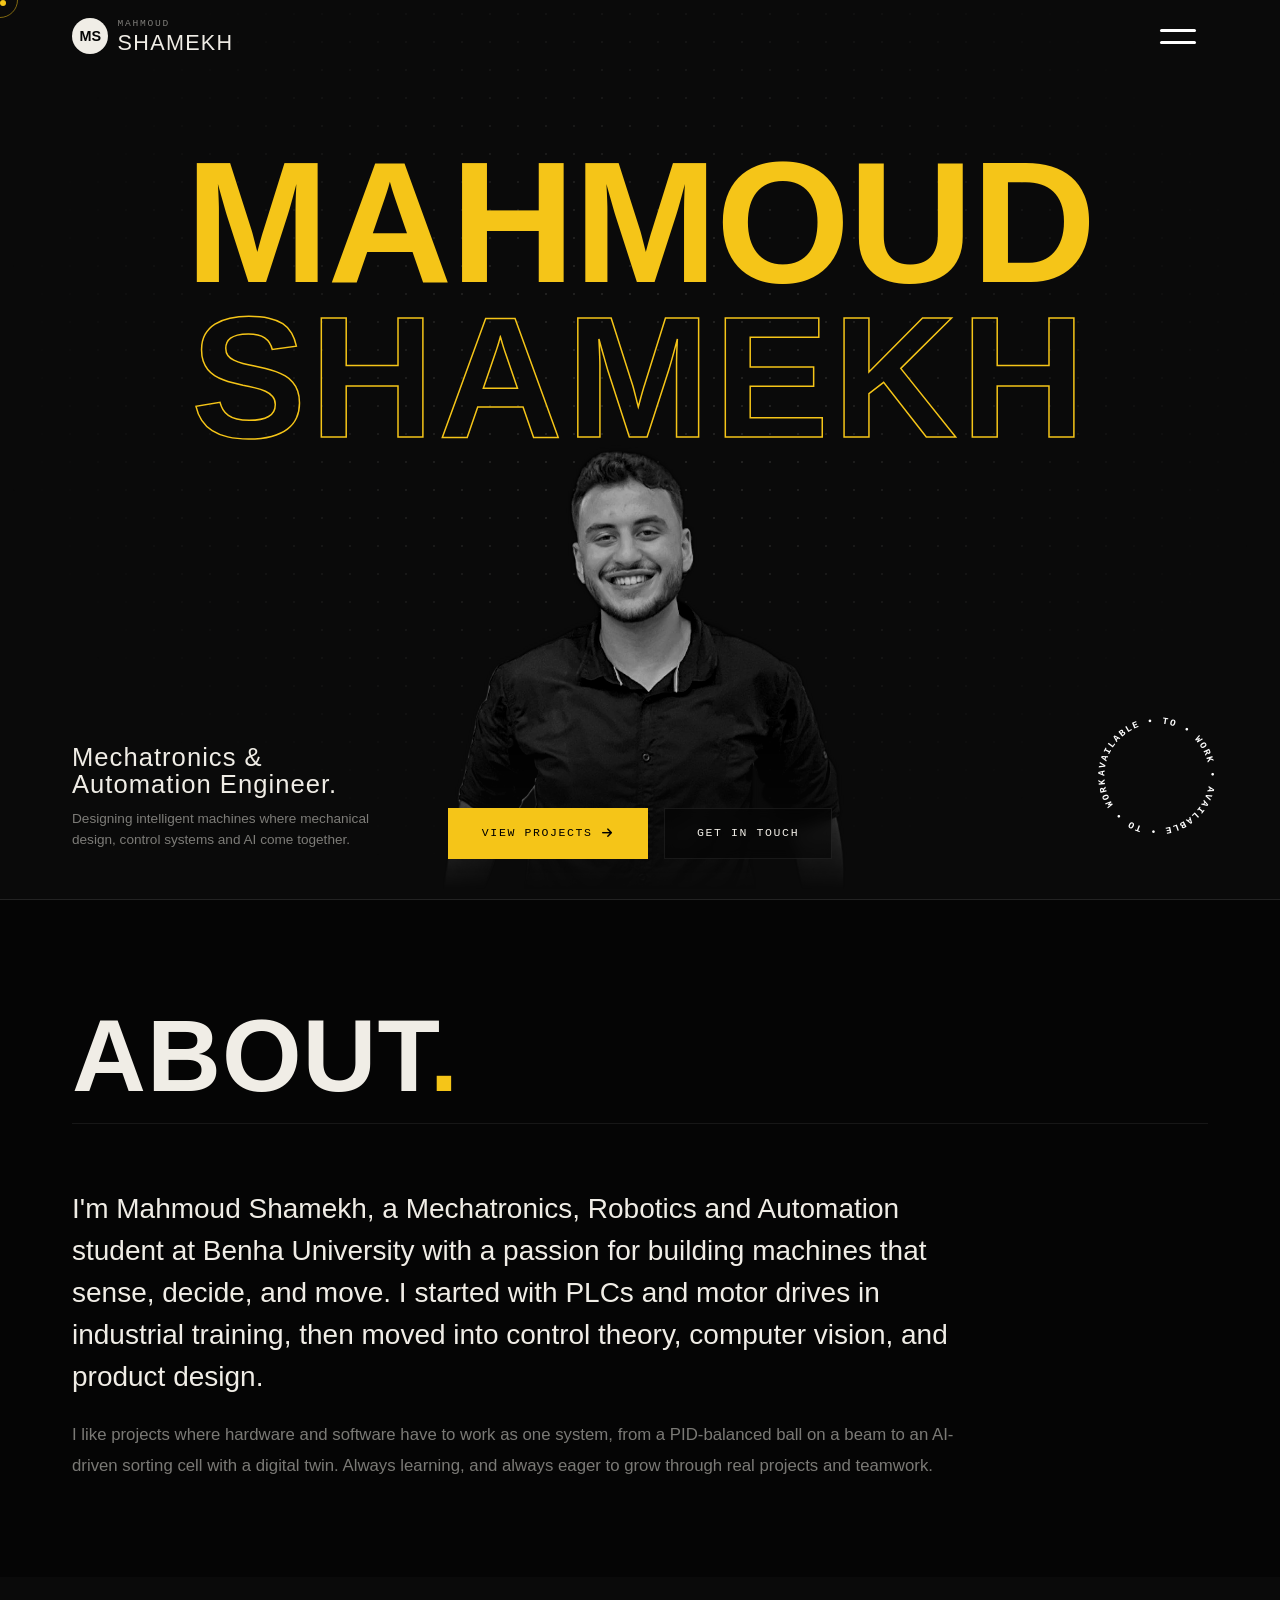
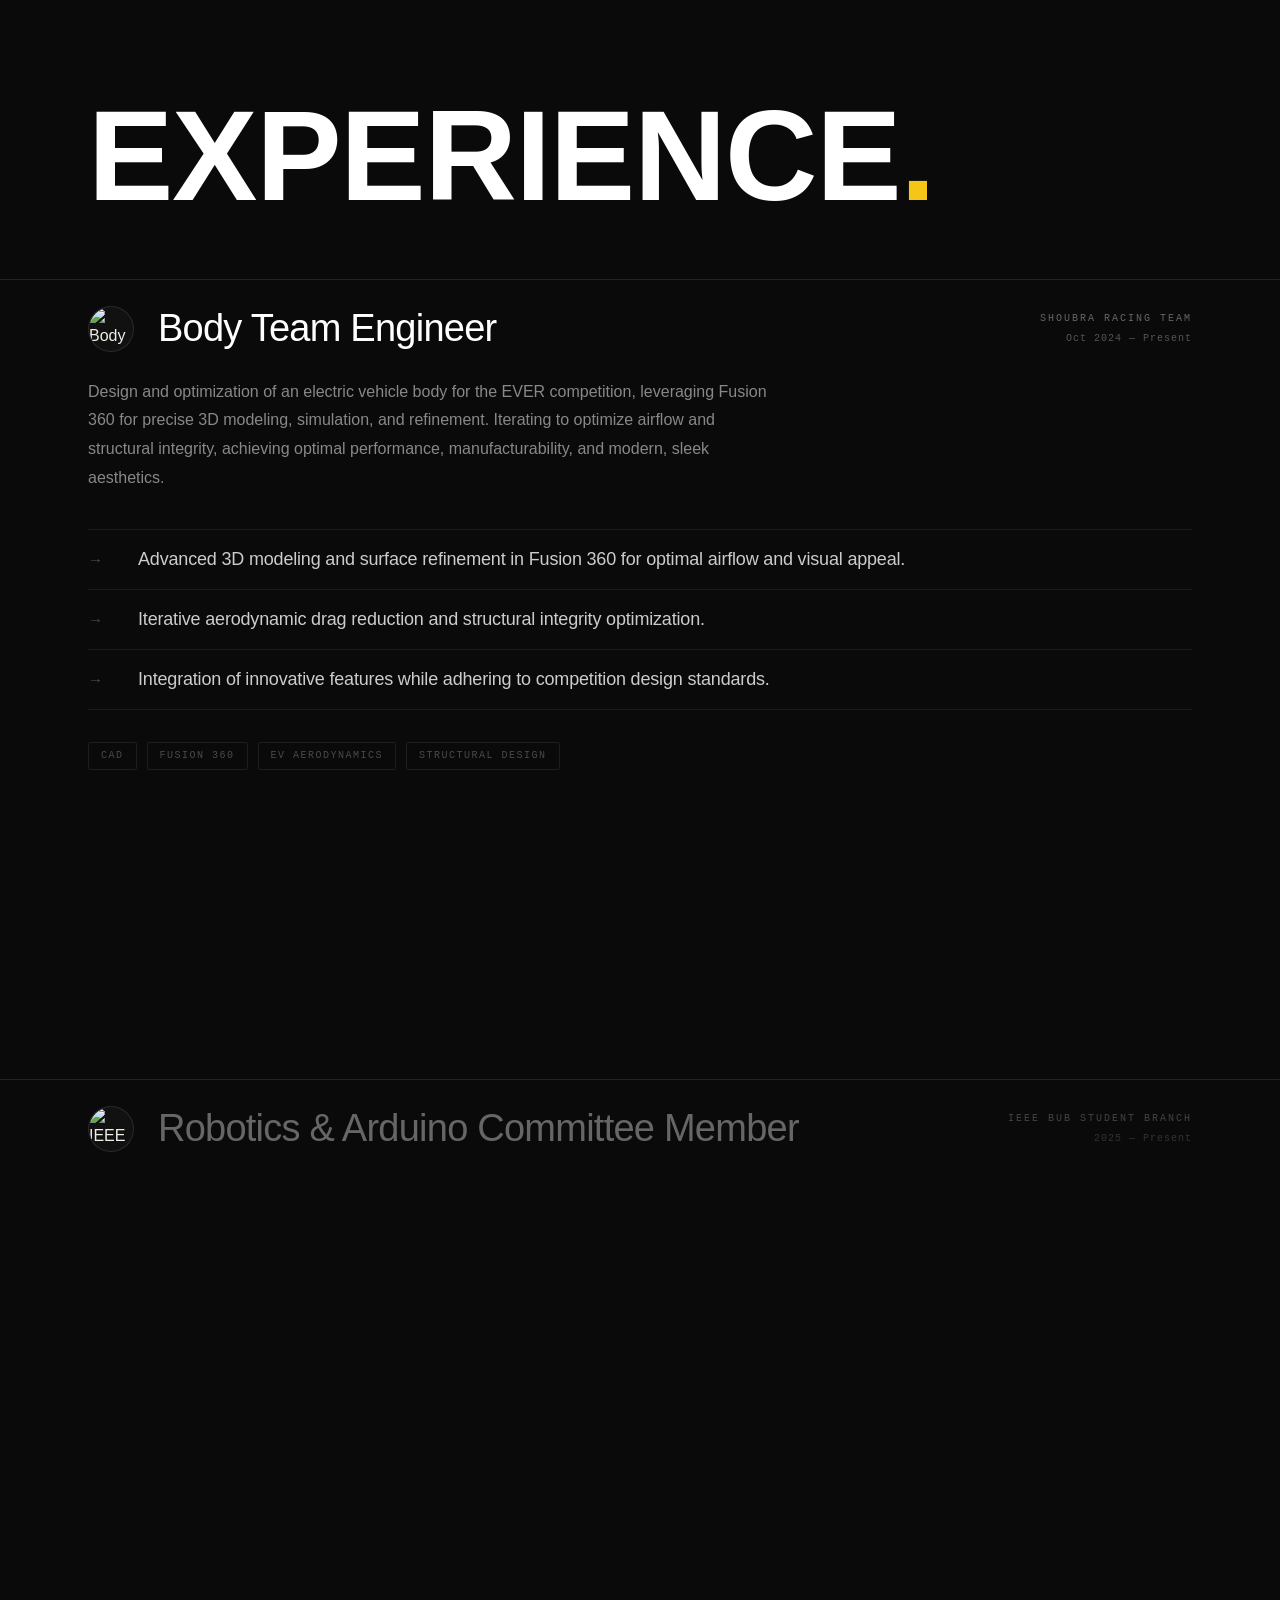
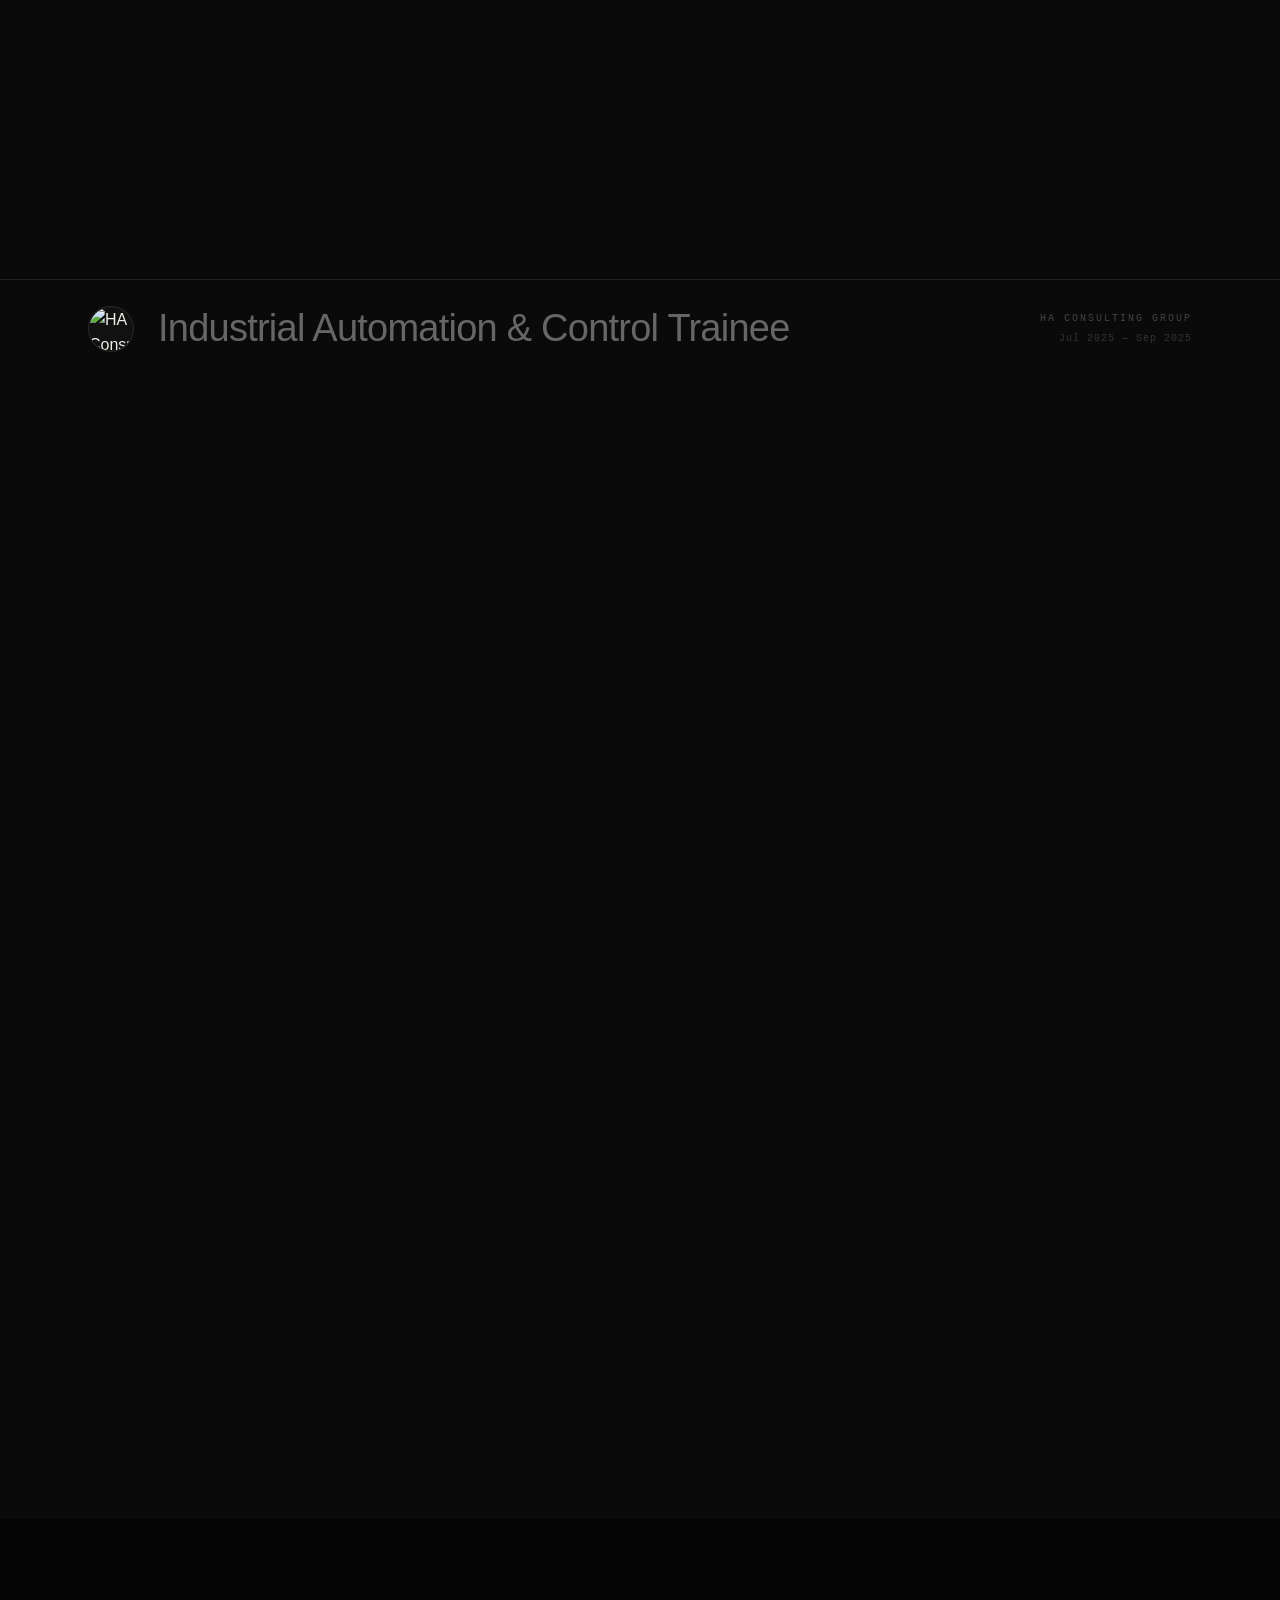
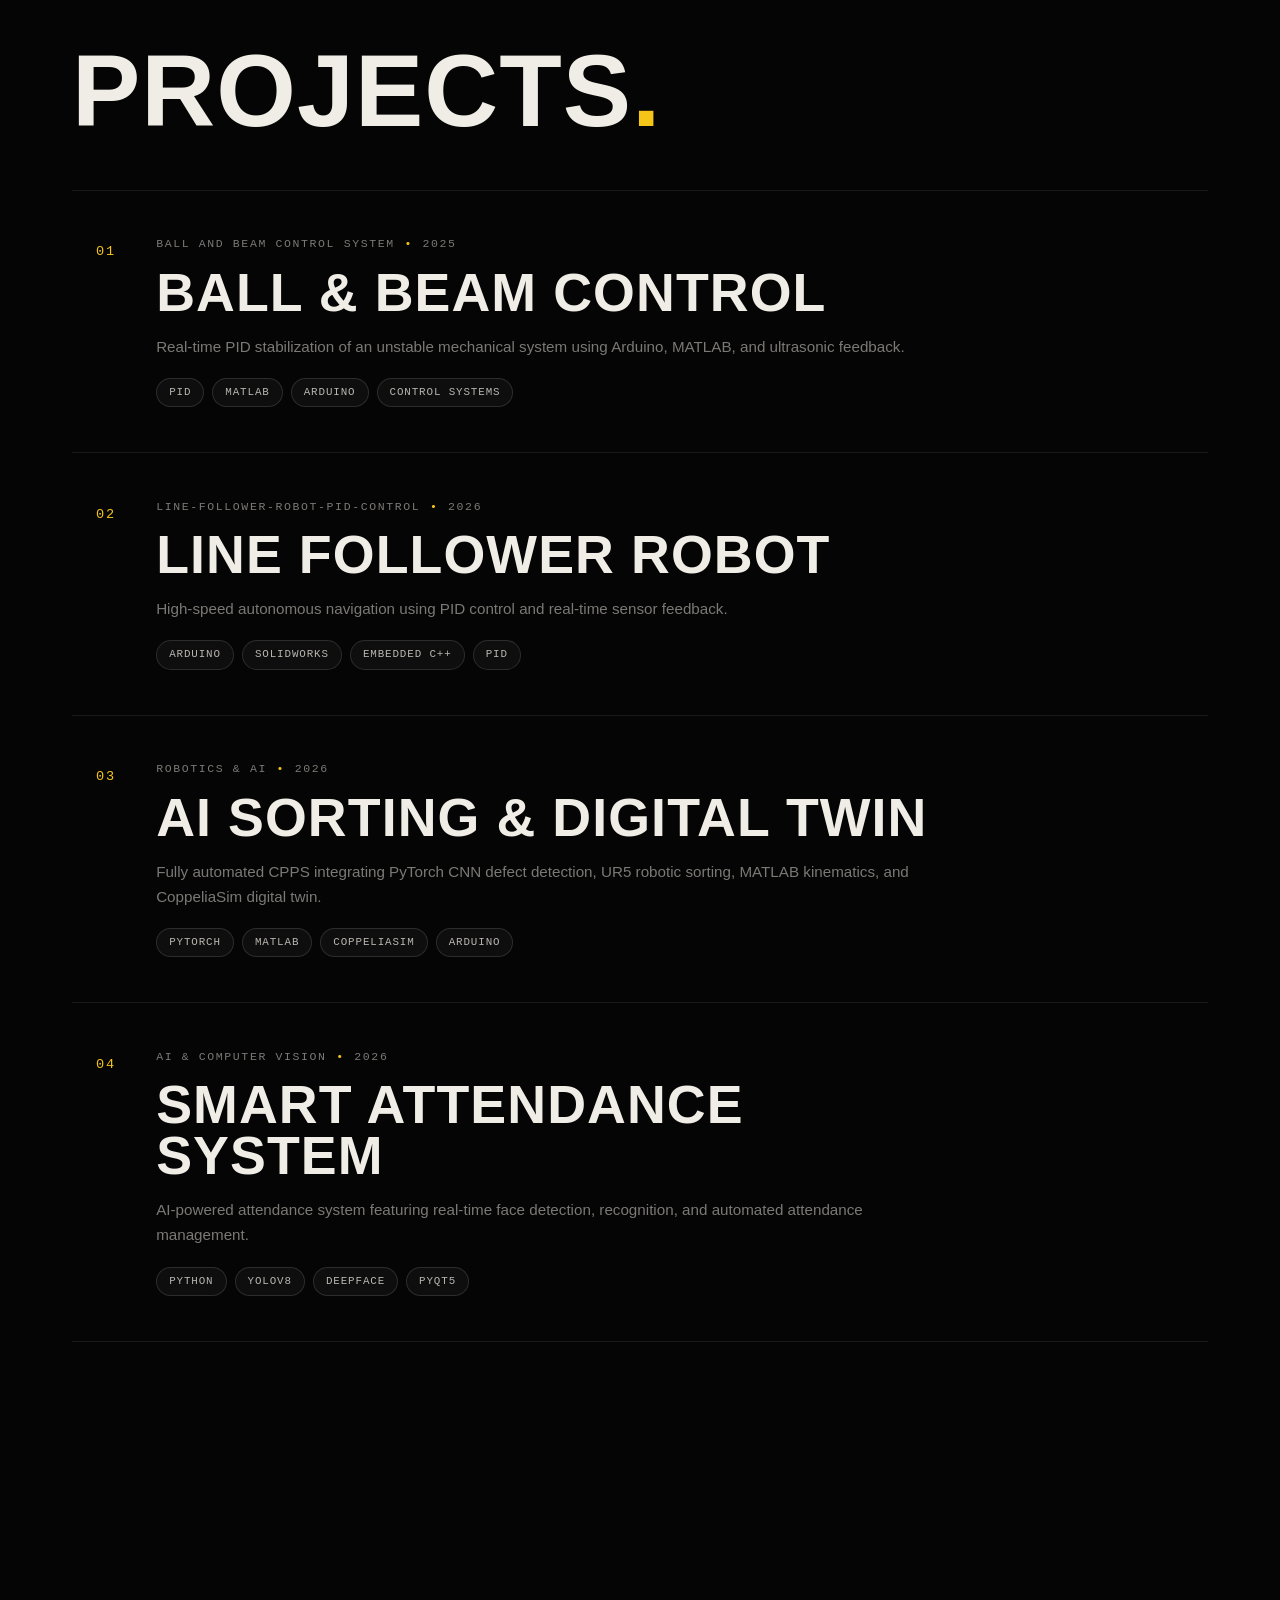
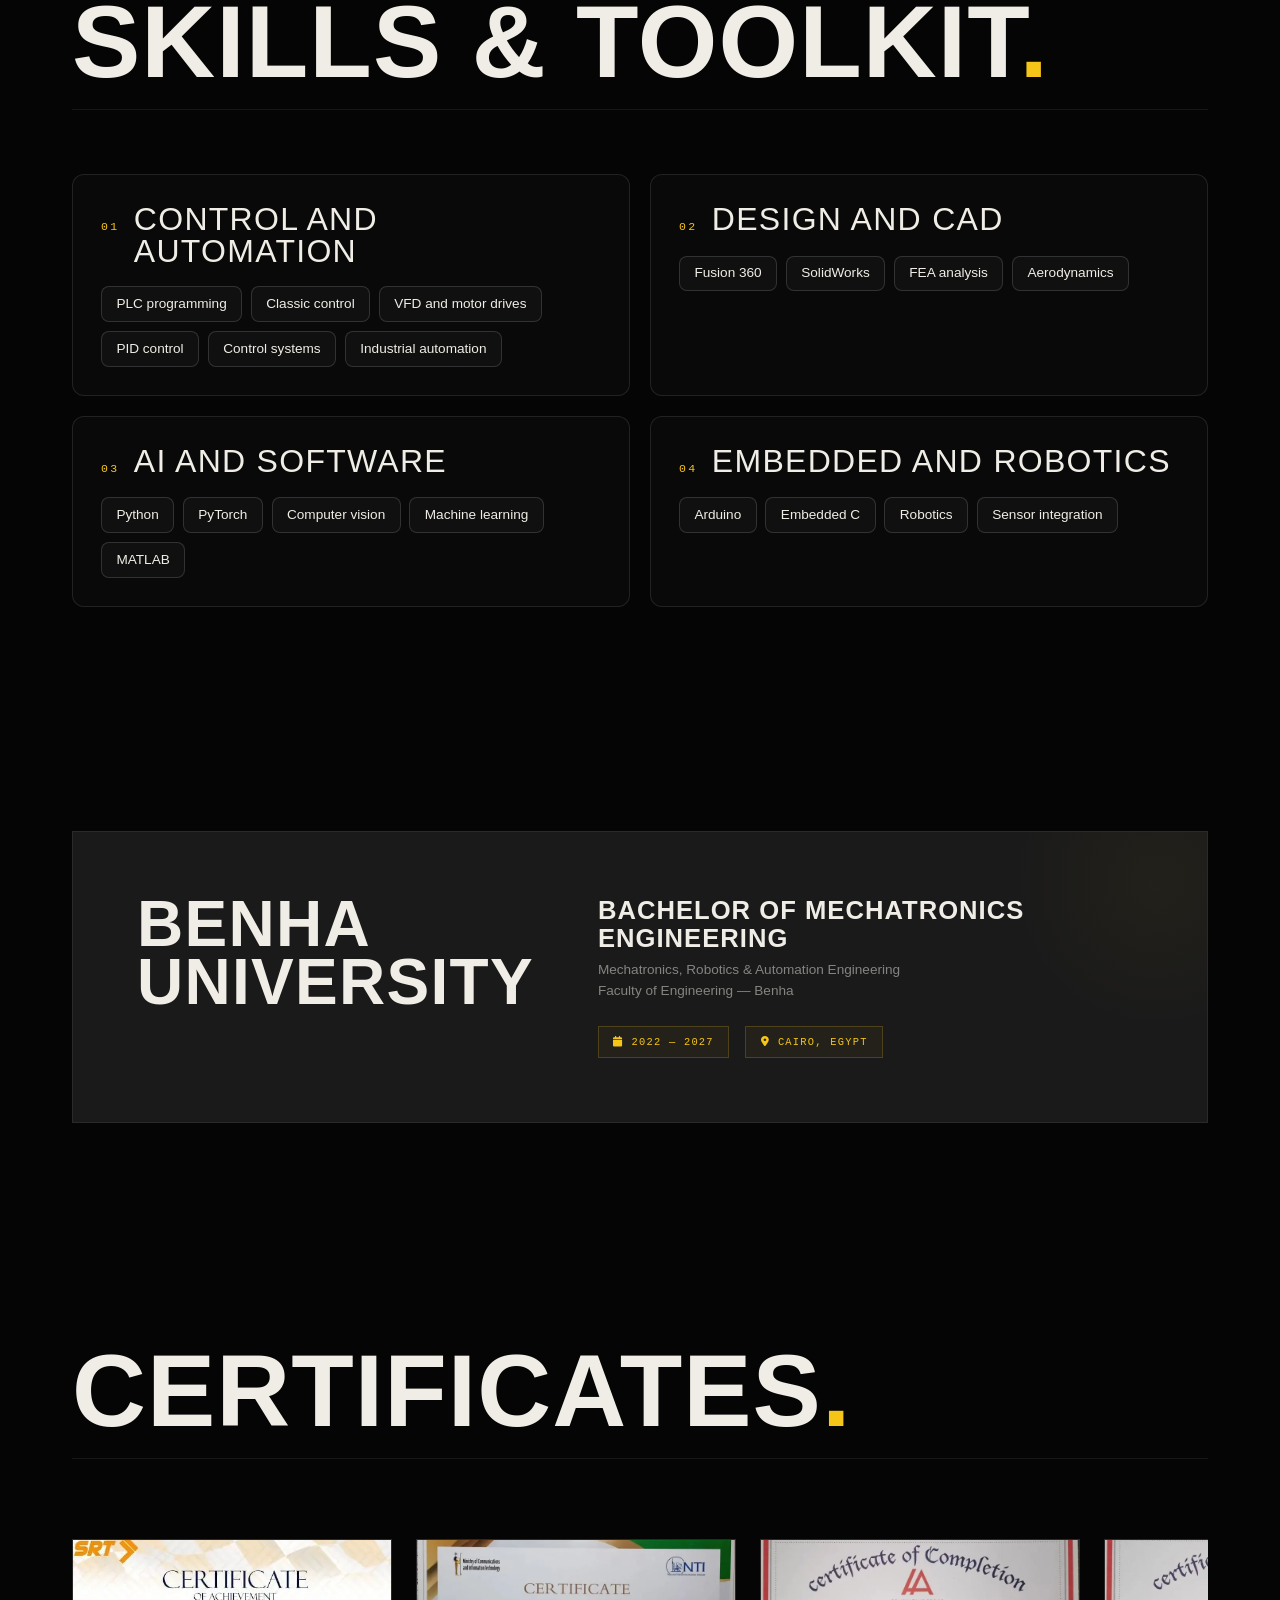
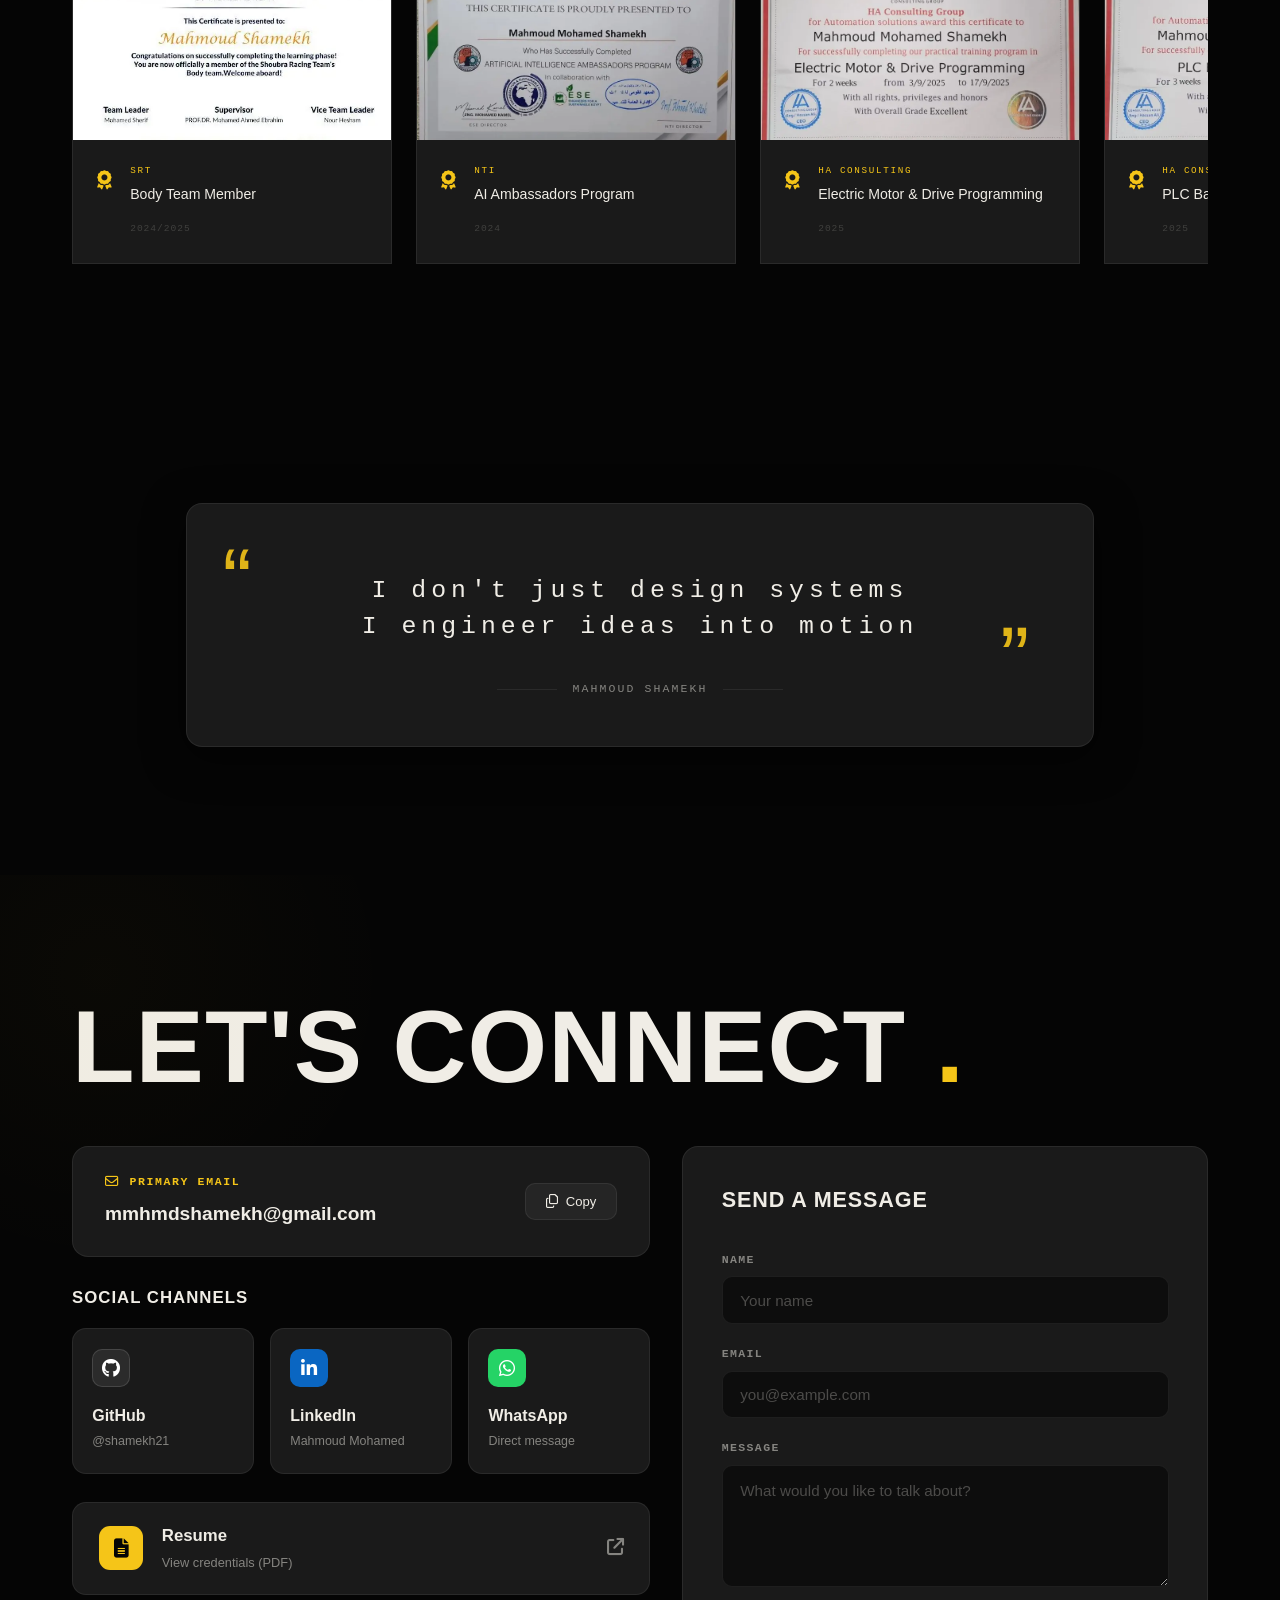
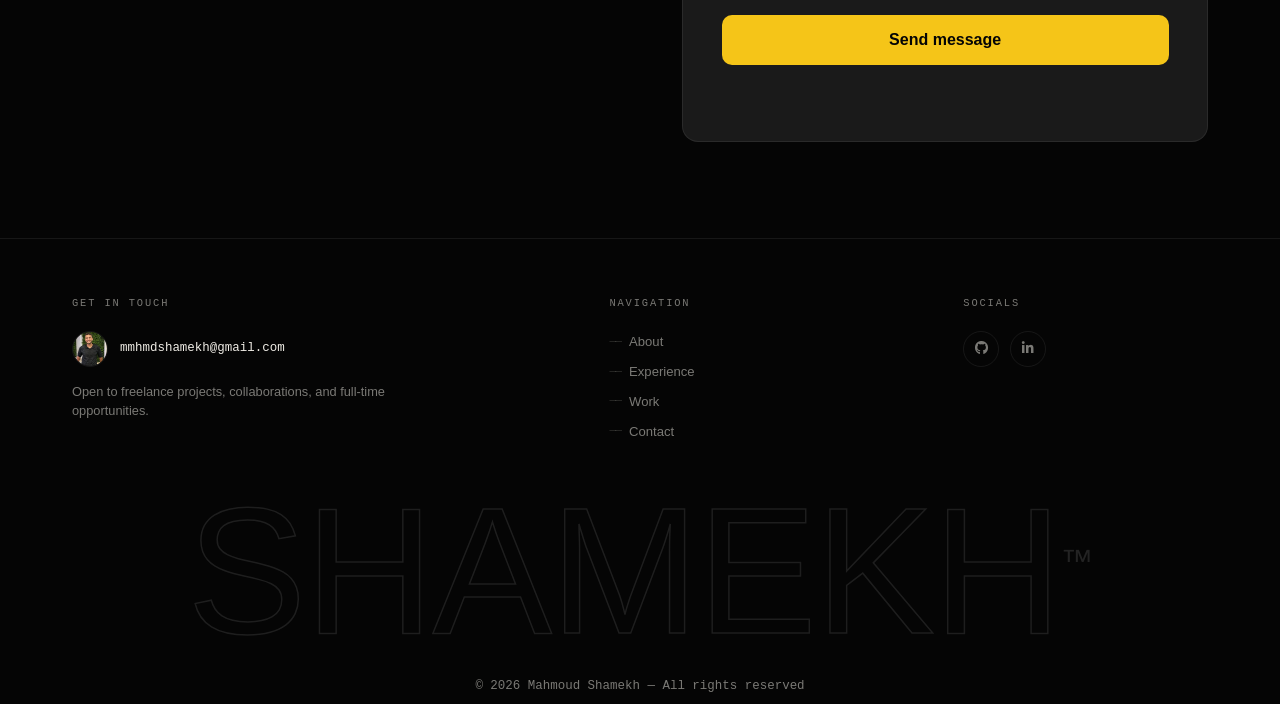
==== commit 28f12fe0: "V7" ====
--- a/index.html
+++ b/index.html
@@ -739,7 +739,6 @@
                 <span>PRIMARY EMAIL</span>
               </div>
               <a href="#contact" class="ct-email-address js-mail" aria-label="Email"></a>
-              <p class="ct-email-note">Usually replies within 24 hours</p>
             </div>
             <button type="button" class="ct-copy-btn" id="ctCopyBtn" aria-label="Copy email address" title="Copy email">
               <i class="fa-regular fa-copy ct-copy-icon"></i>
@@ -752,7 +751,6 @@
           <div class="ct-social-section">
             <div class="ct-social-header">
               <h3 class="ct-social-title">SOCIAL CHANNELS</h3>
-              <p class="ct-social-sub">Find me on these platforms</p>
             </div>
             <div class="ct-social-grid">
 
@@ -816,7 +814,6 @@
           <div class="ct-card ct-form-card">
             <div class="ct-form-header">
               <h3 class="ct-form-title">SEND A MESSAGE</h3>
-              <p class="ct-form-sub">Tell me about your project</p>
             </div>
 
             <form class="ct-form" id="contactForm" name="submit-to-google-sheet" novalidate autocomplete="on">
--- a/css/home.css
+++ b/css/home.css
@@ -1270,12 +1270,6 @@
   color: var(--accent);
 }
 
-.ct-email-note {
-  font-family: var(--font-body);
-  font-size: 0.82rem;
-  color: var(--text-dim);
-  letter-spacing: 0.01em;
-}
 
 .ct-copy-btn {
   display: inline-flex;
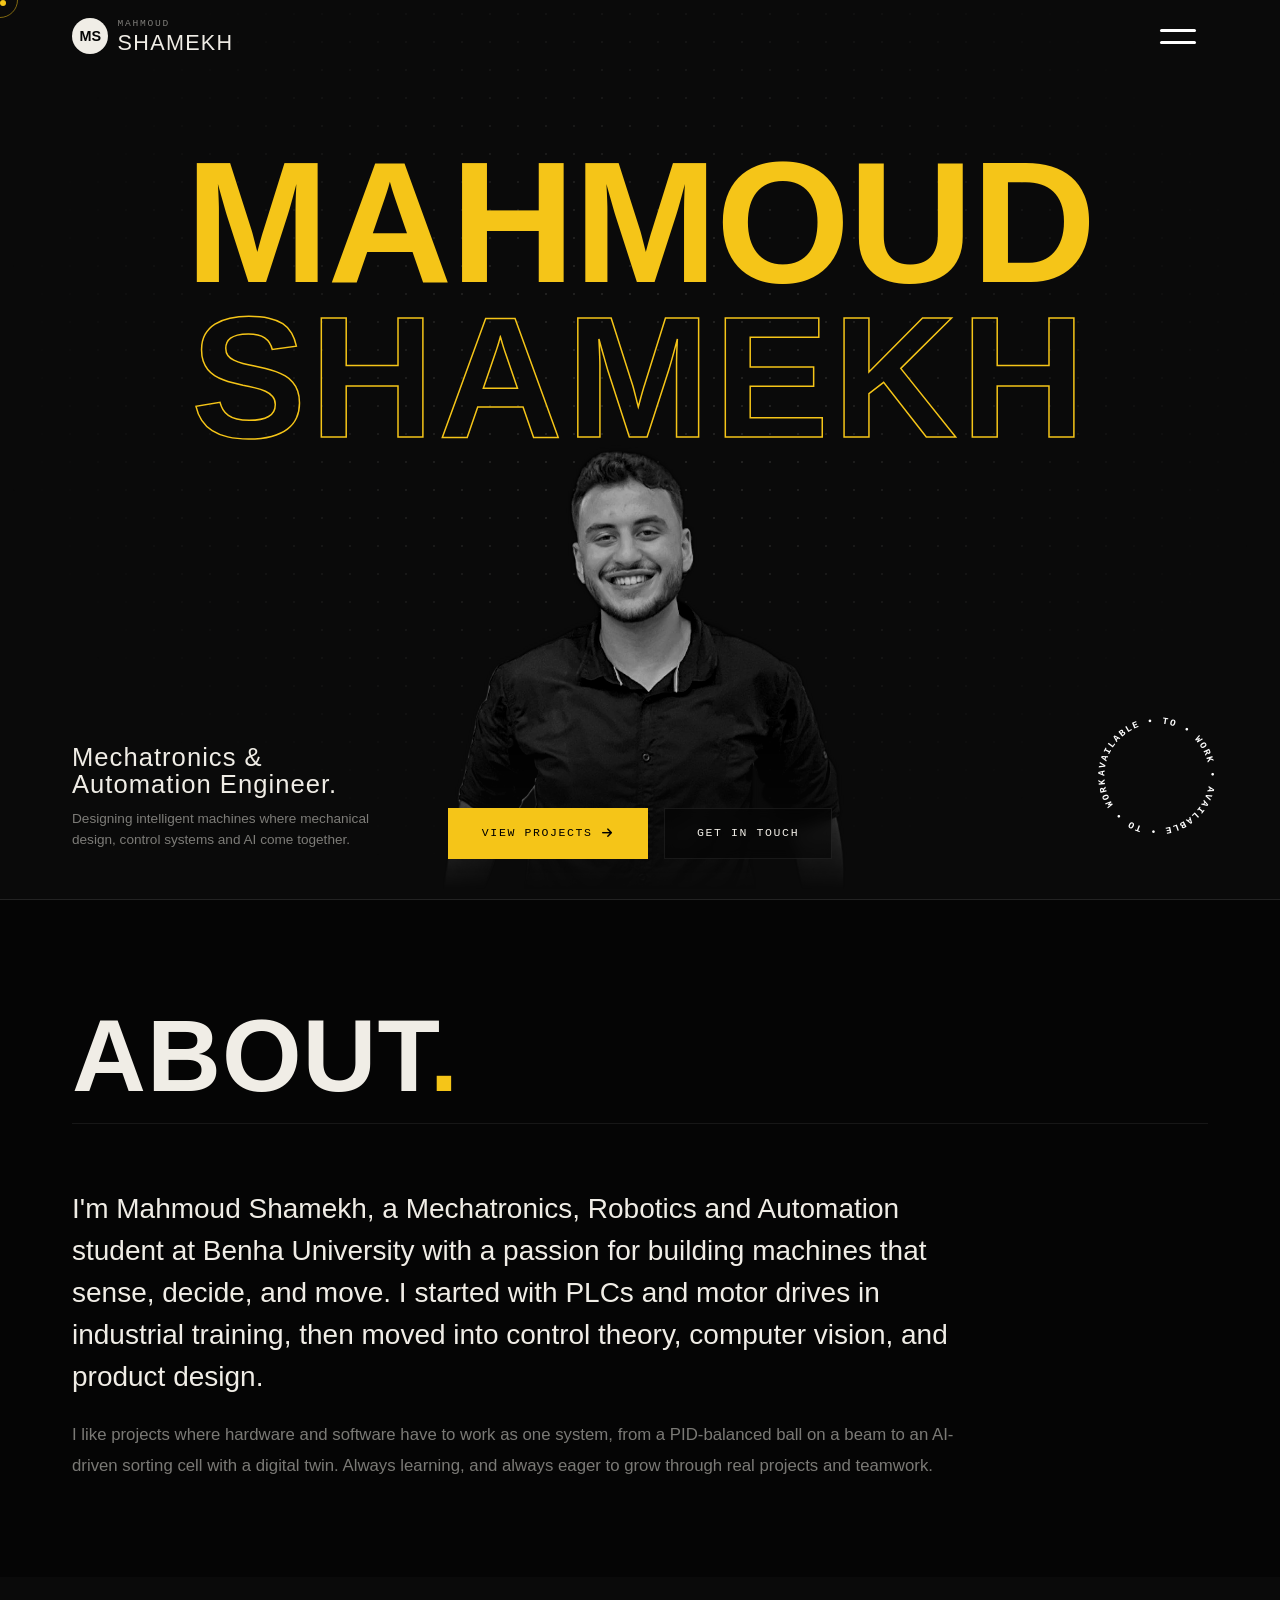
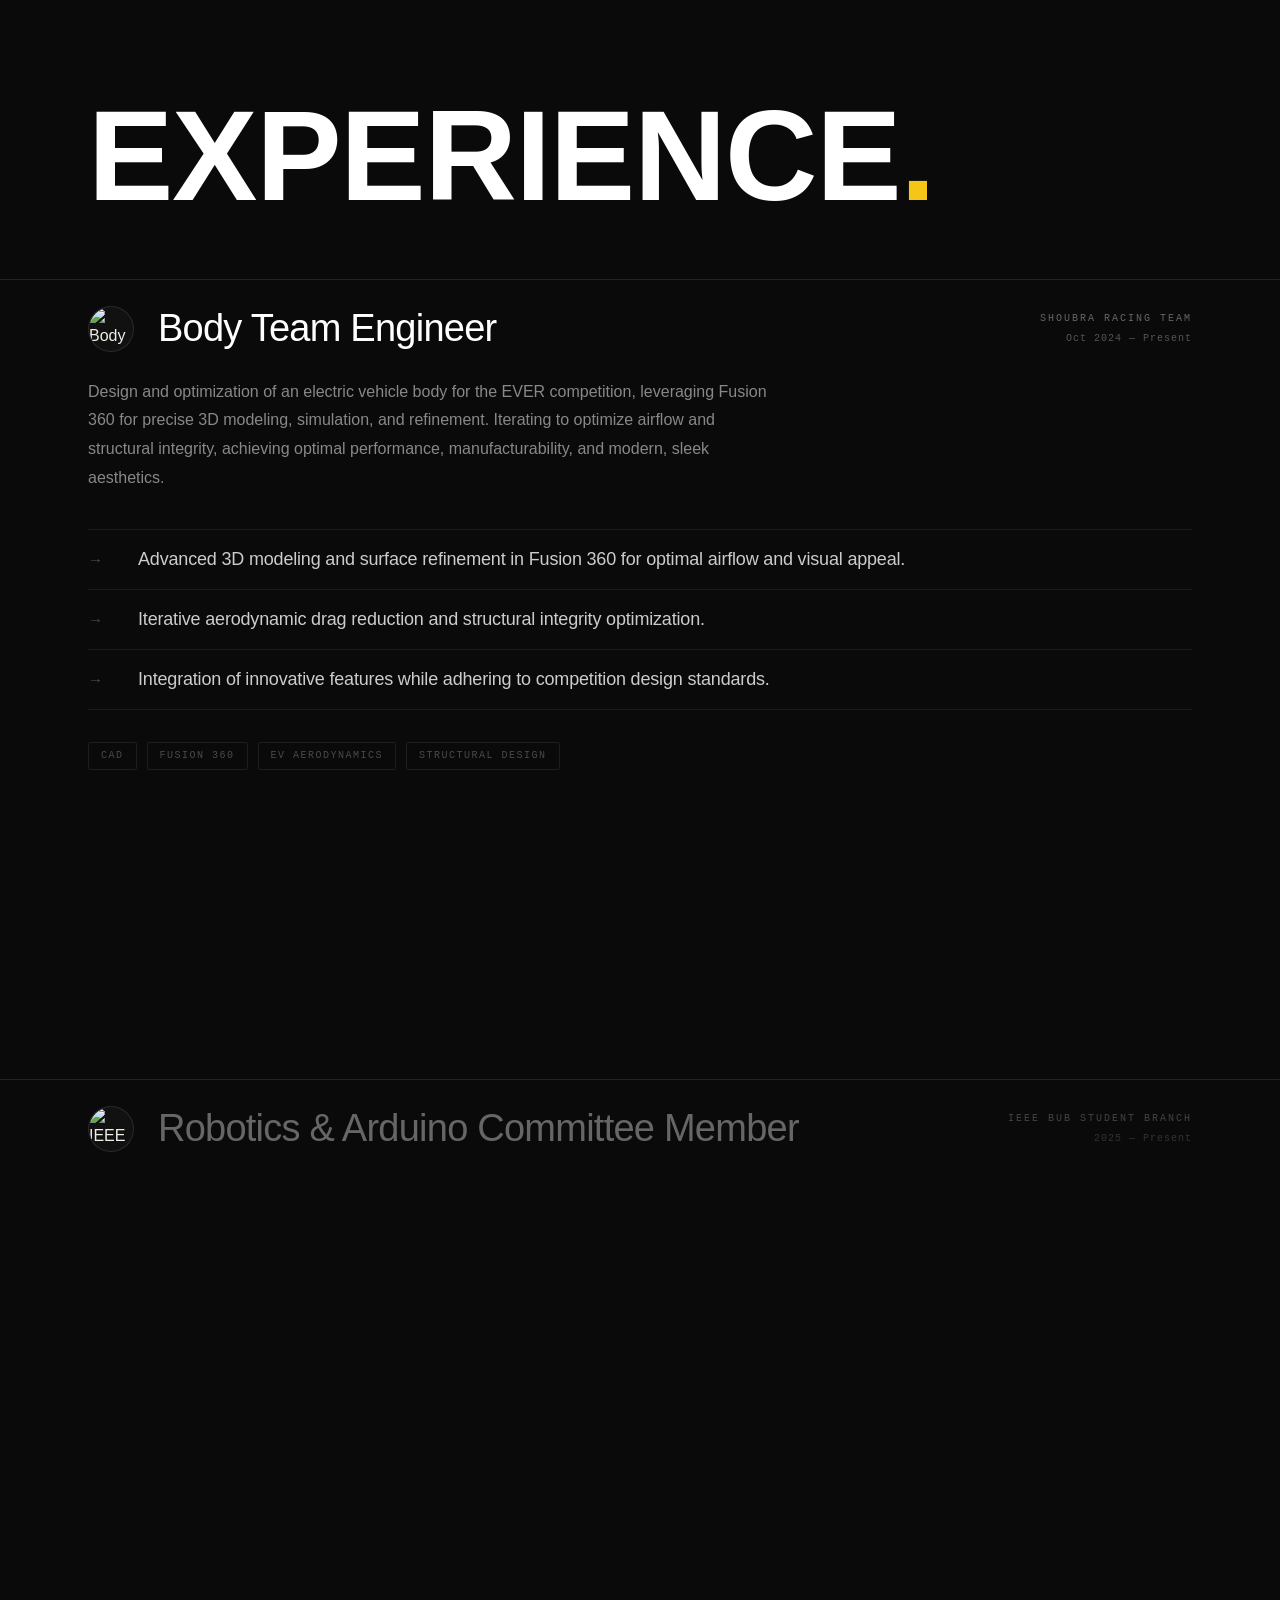
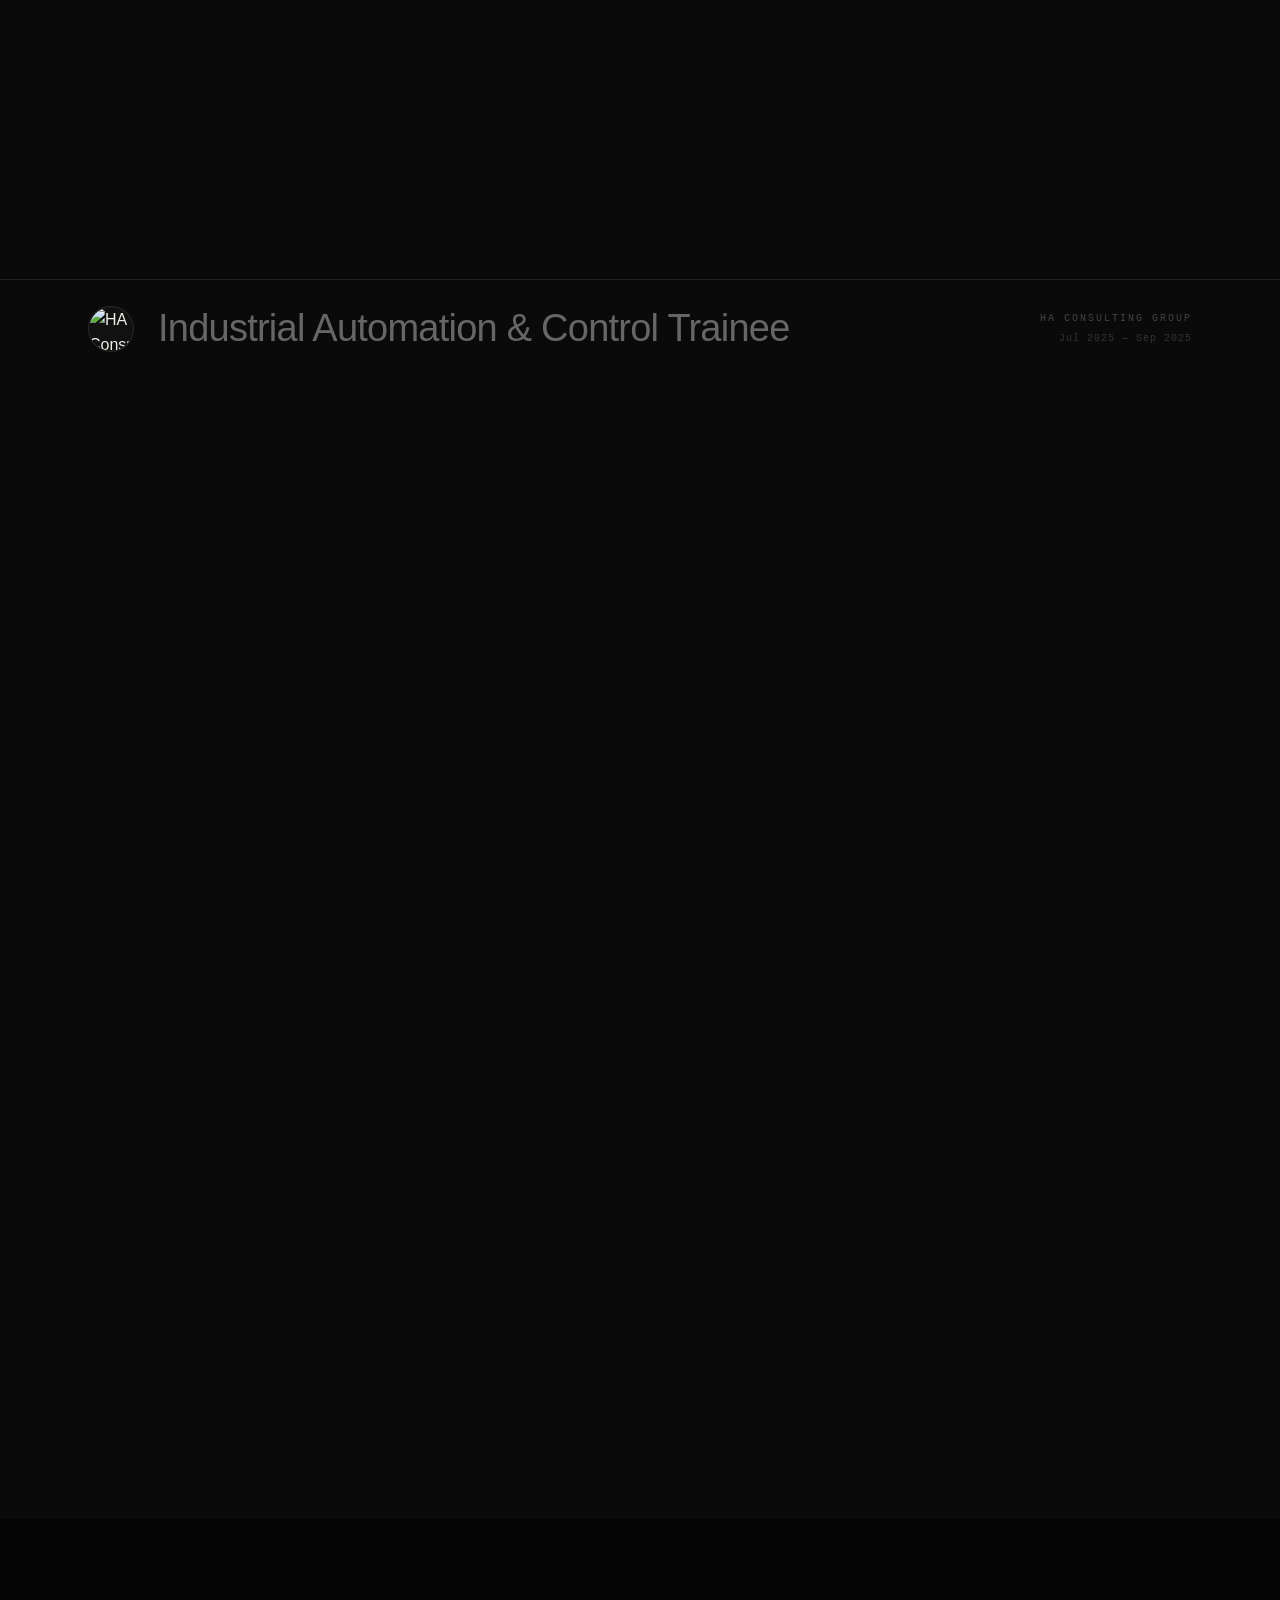
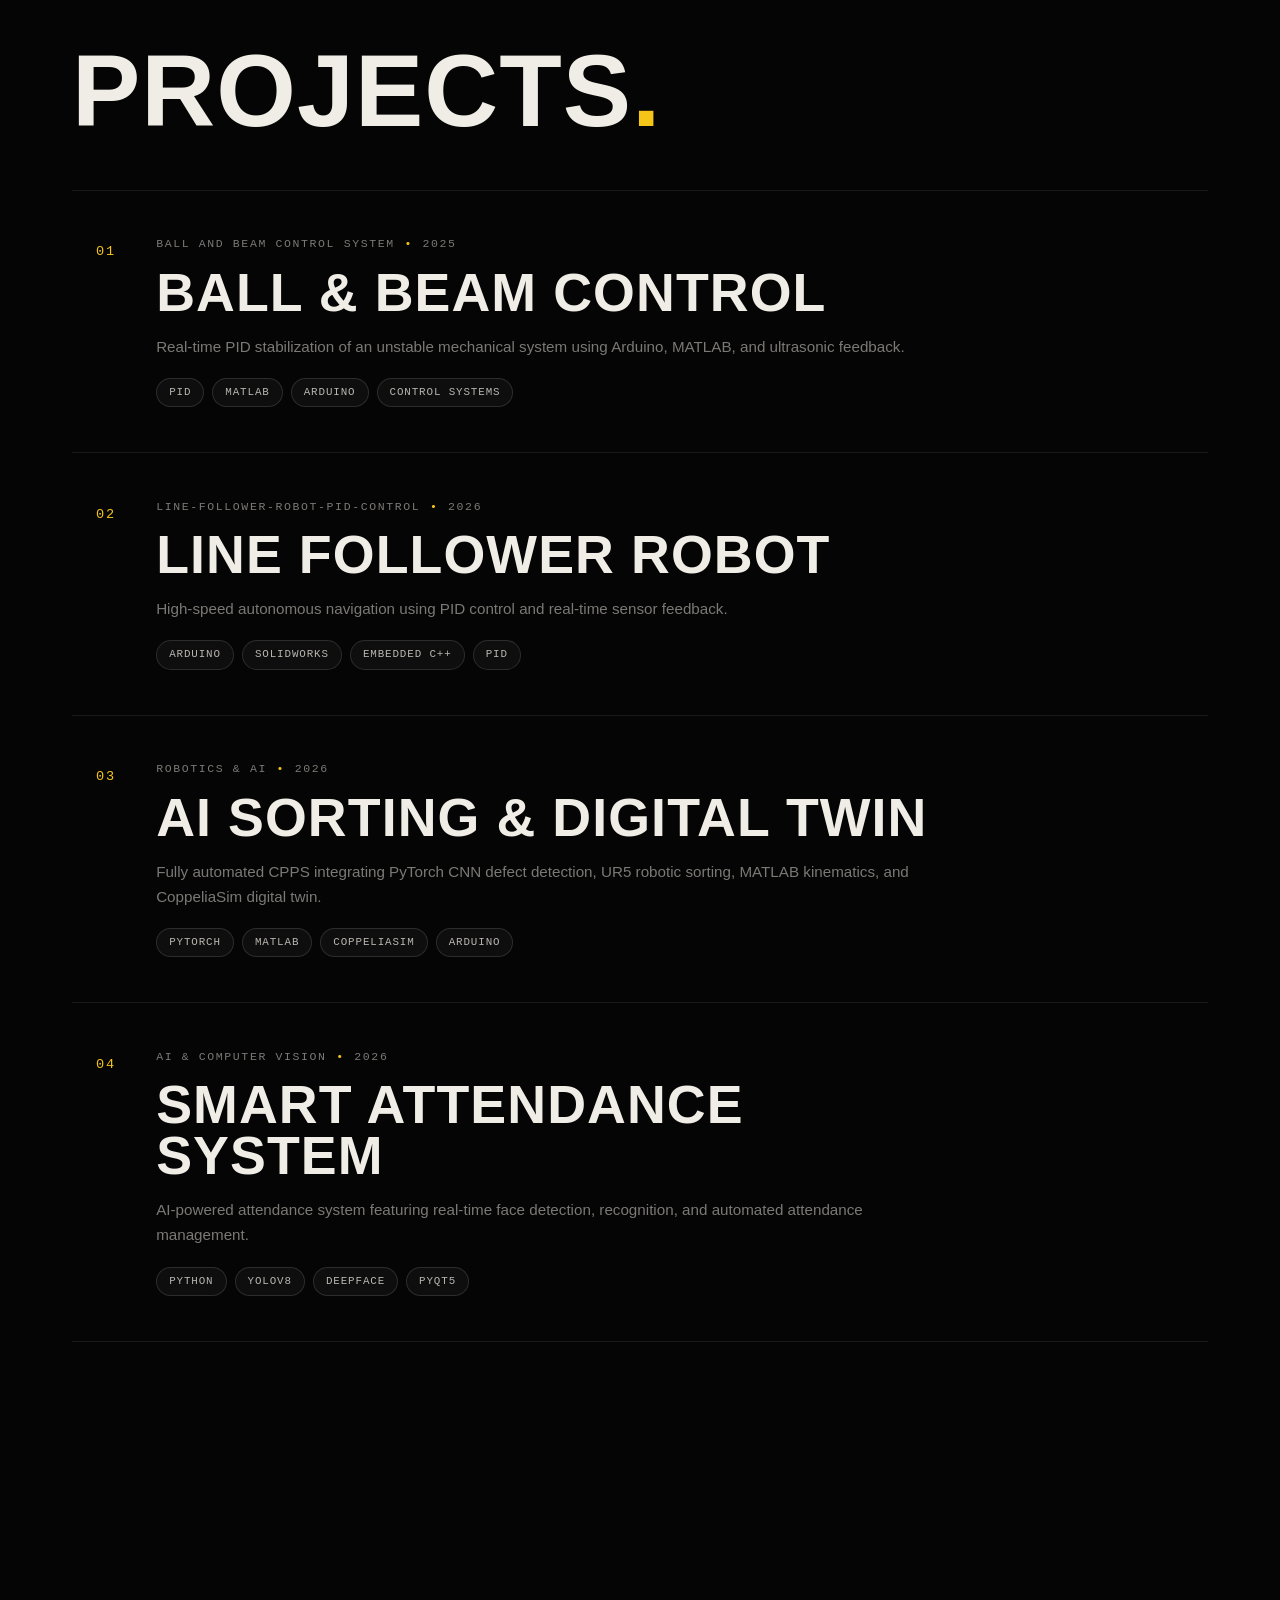
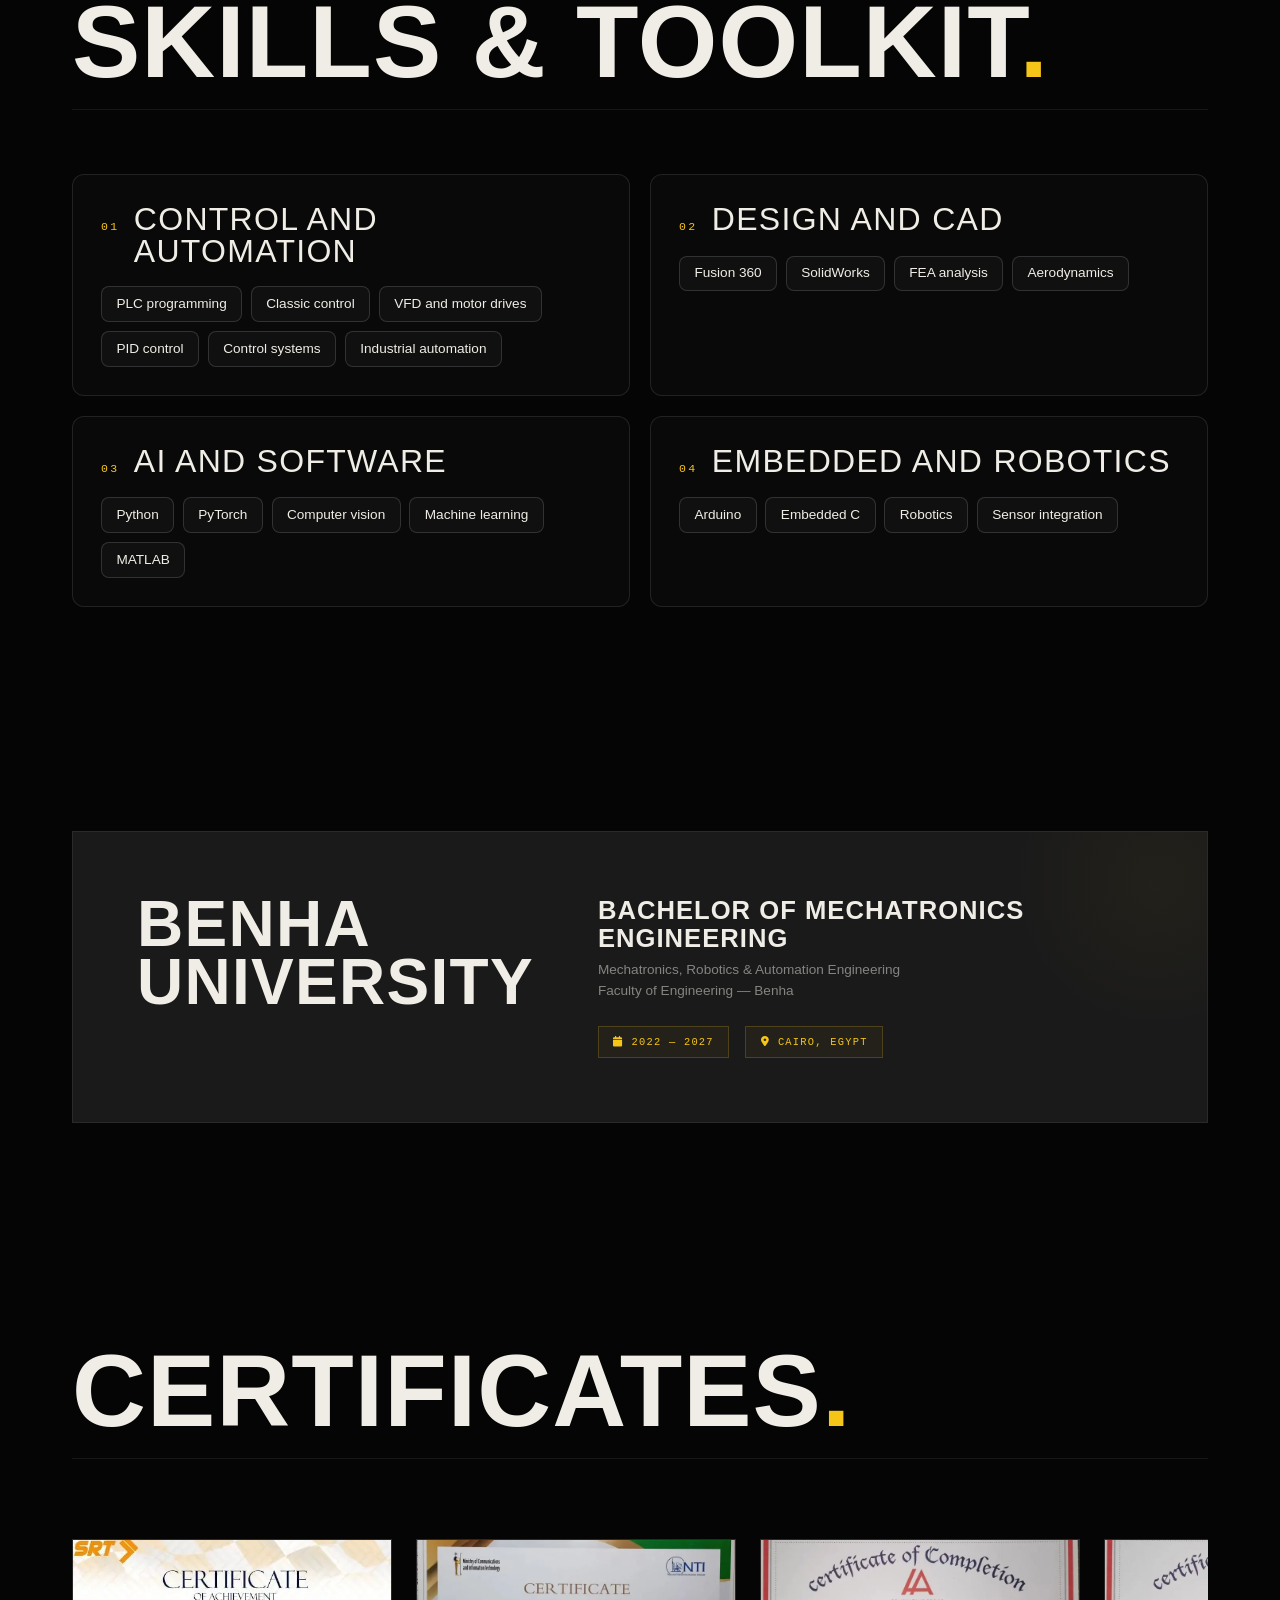
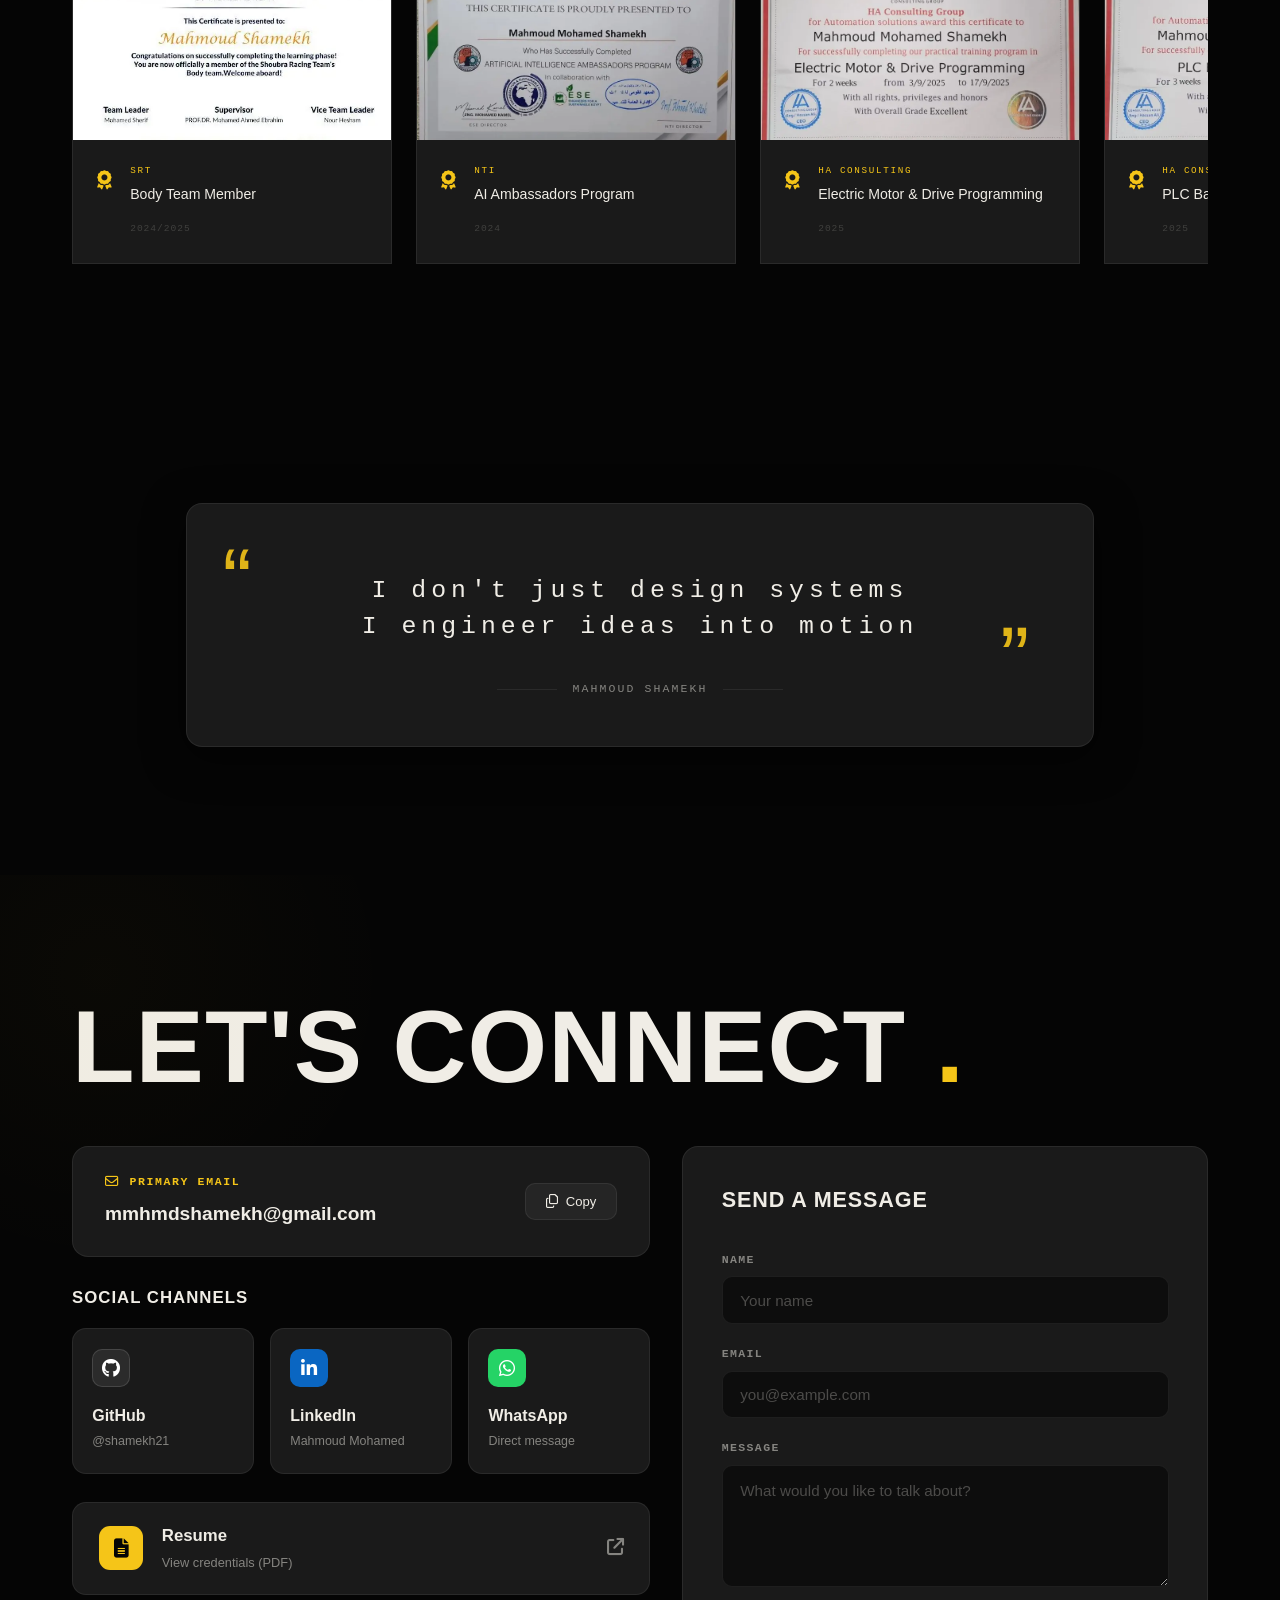
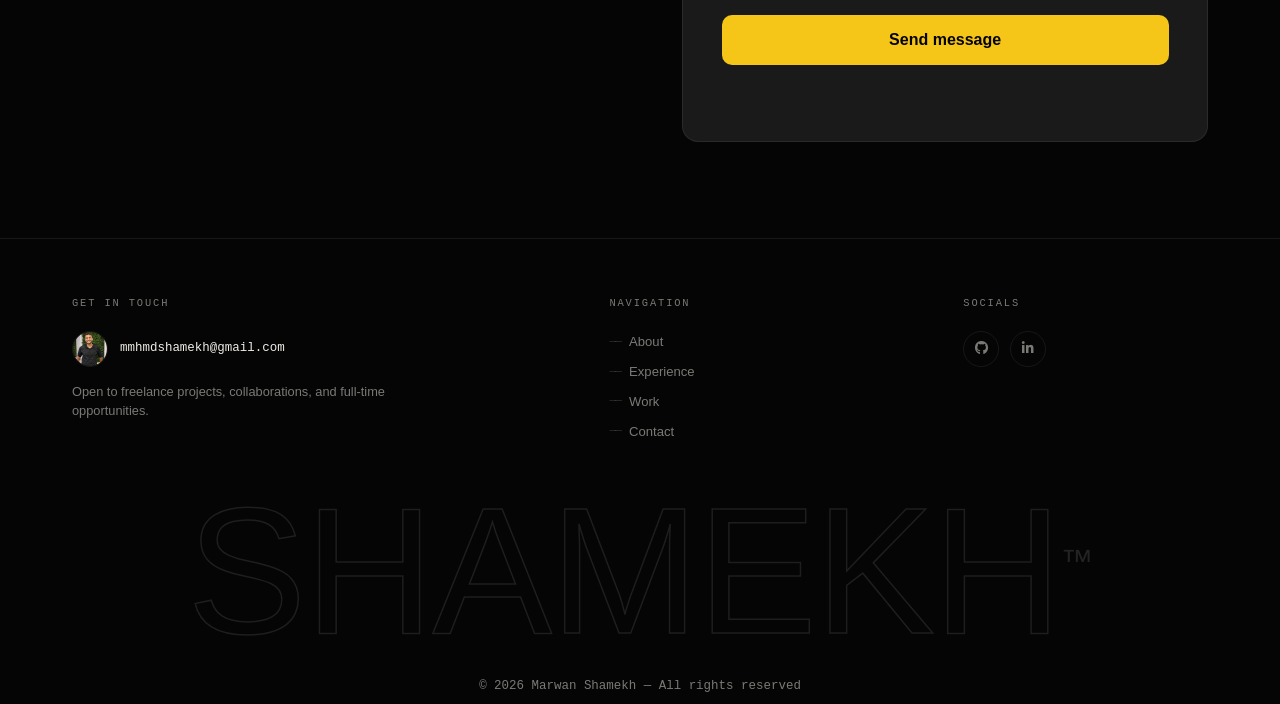
==== commit 214406b3: "V7" ====
--- a/index.html
+++ b/index.html
@@ -913,7 +913,7 @@
 
 
     <div class="footer-bottom">
-      <p>&copy; 2026 Mahmoud Shamekh &mdash; All rights reserved</p>
+      <p>&copy; 2026 Marwan Shamekh &mdash; All rights reserved</p>
     </div>
 
 
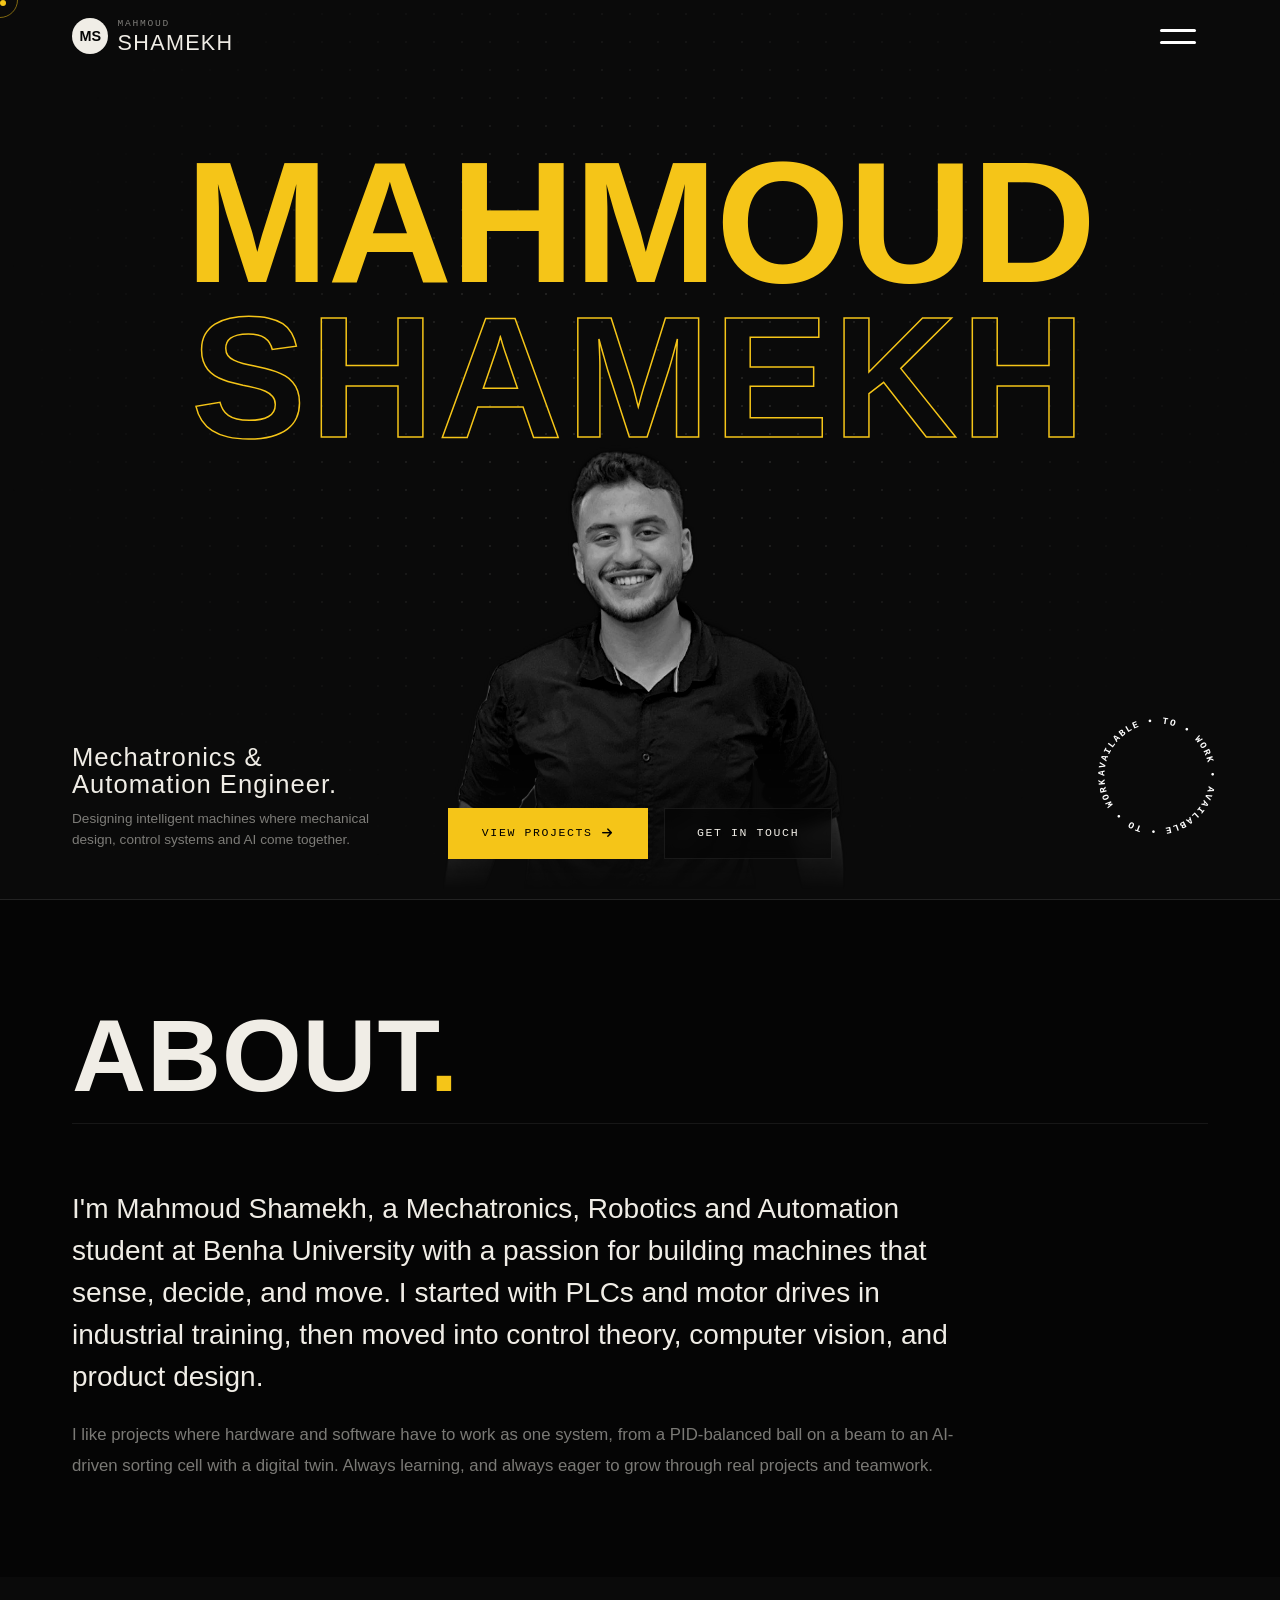
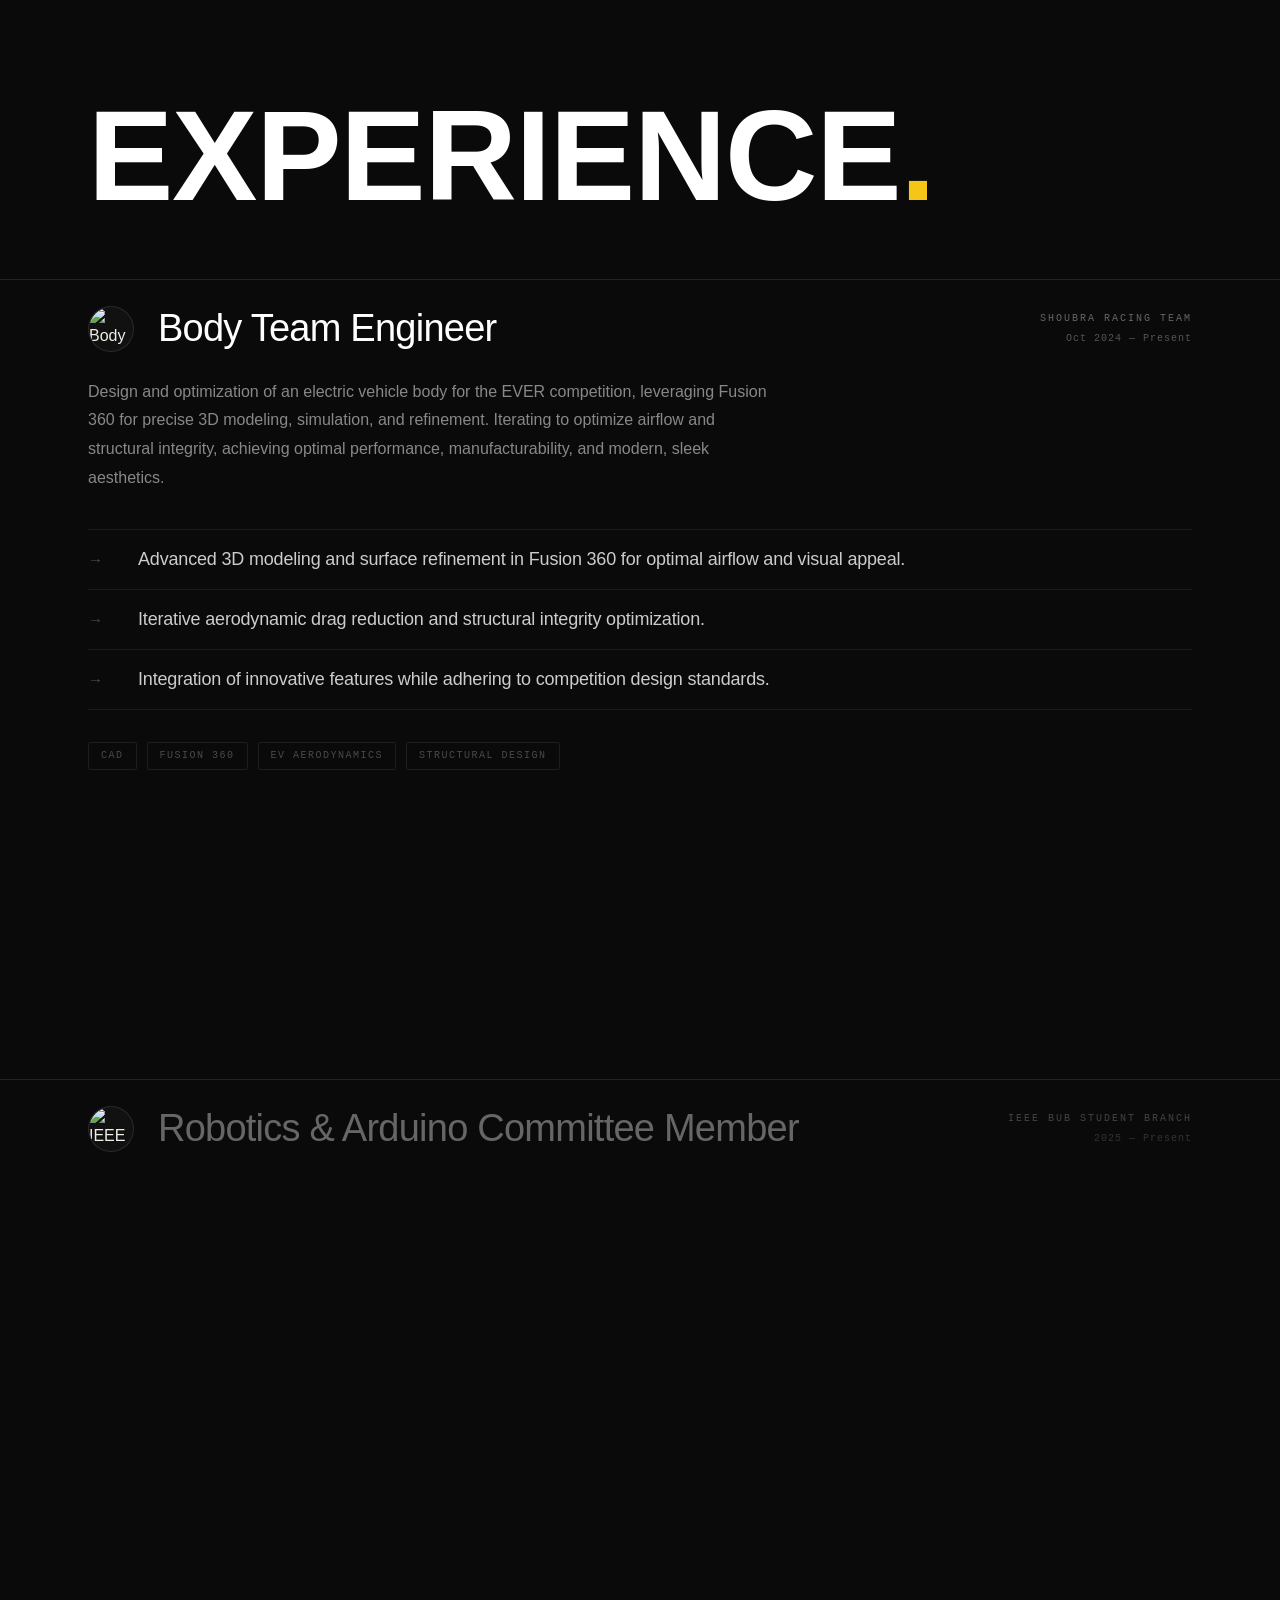
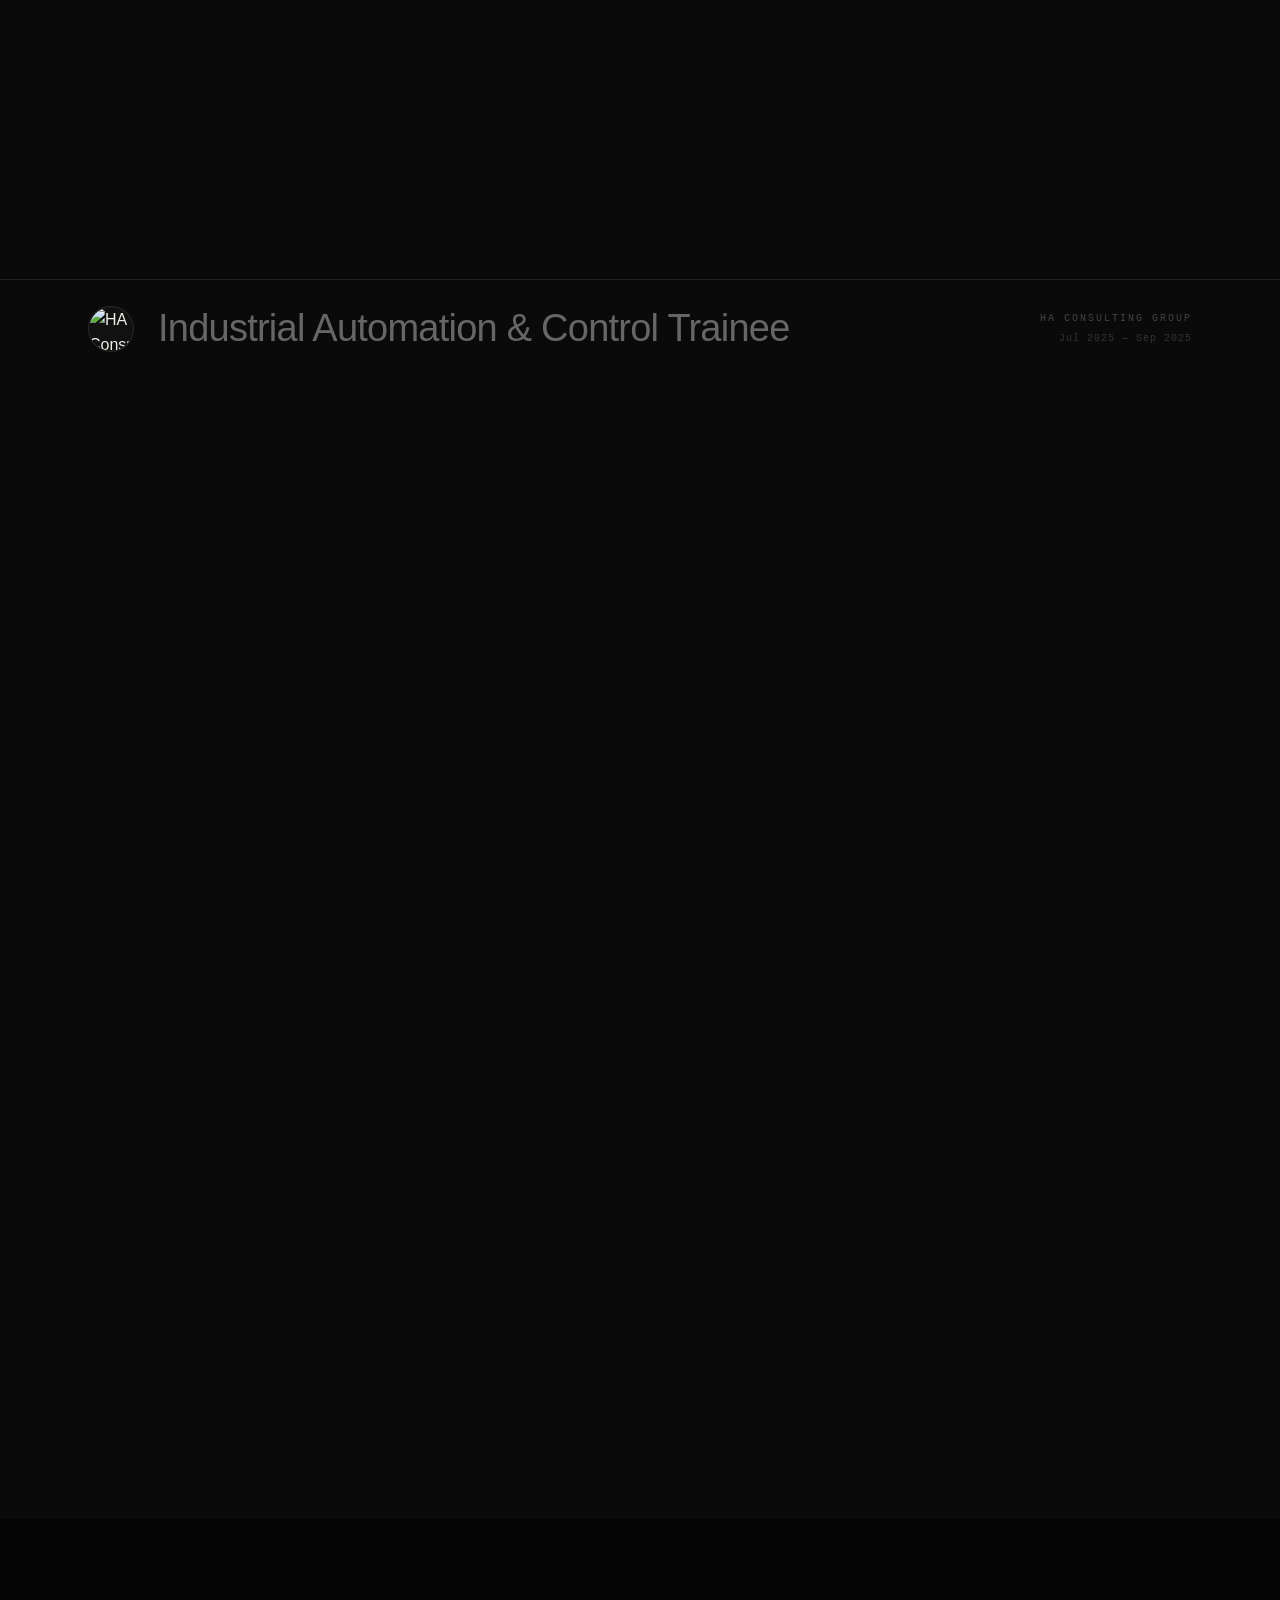
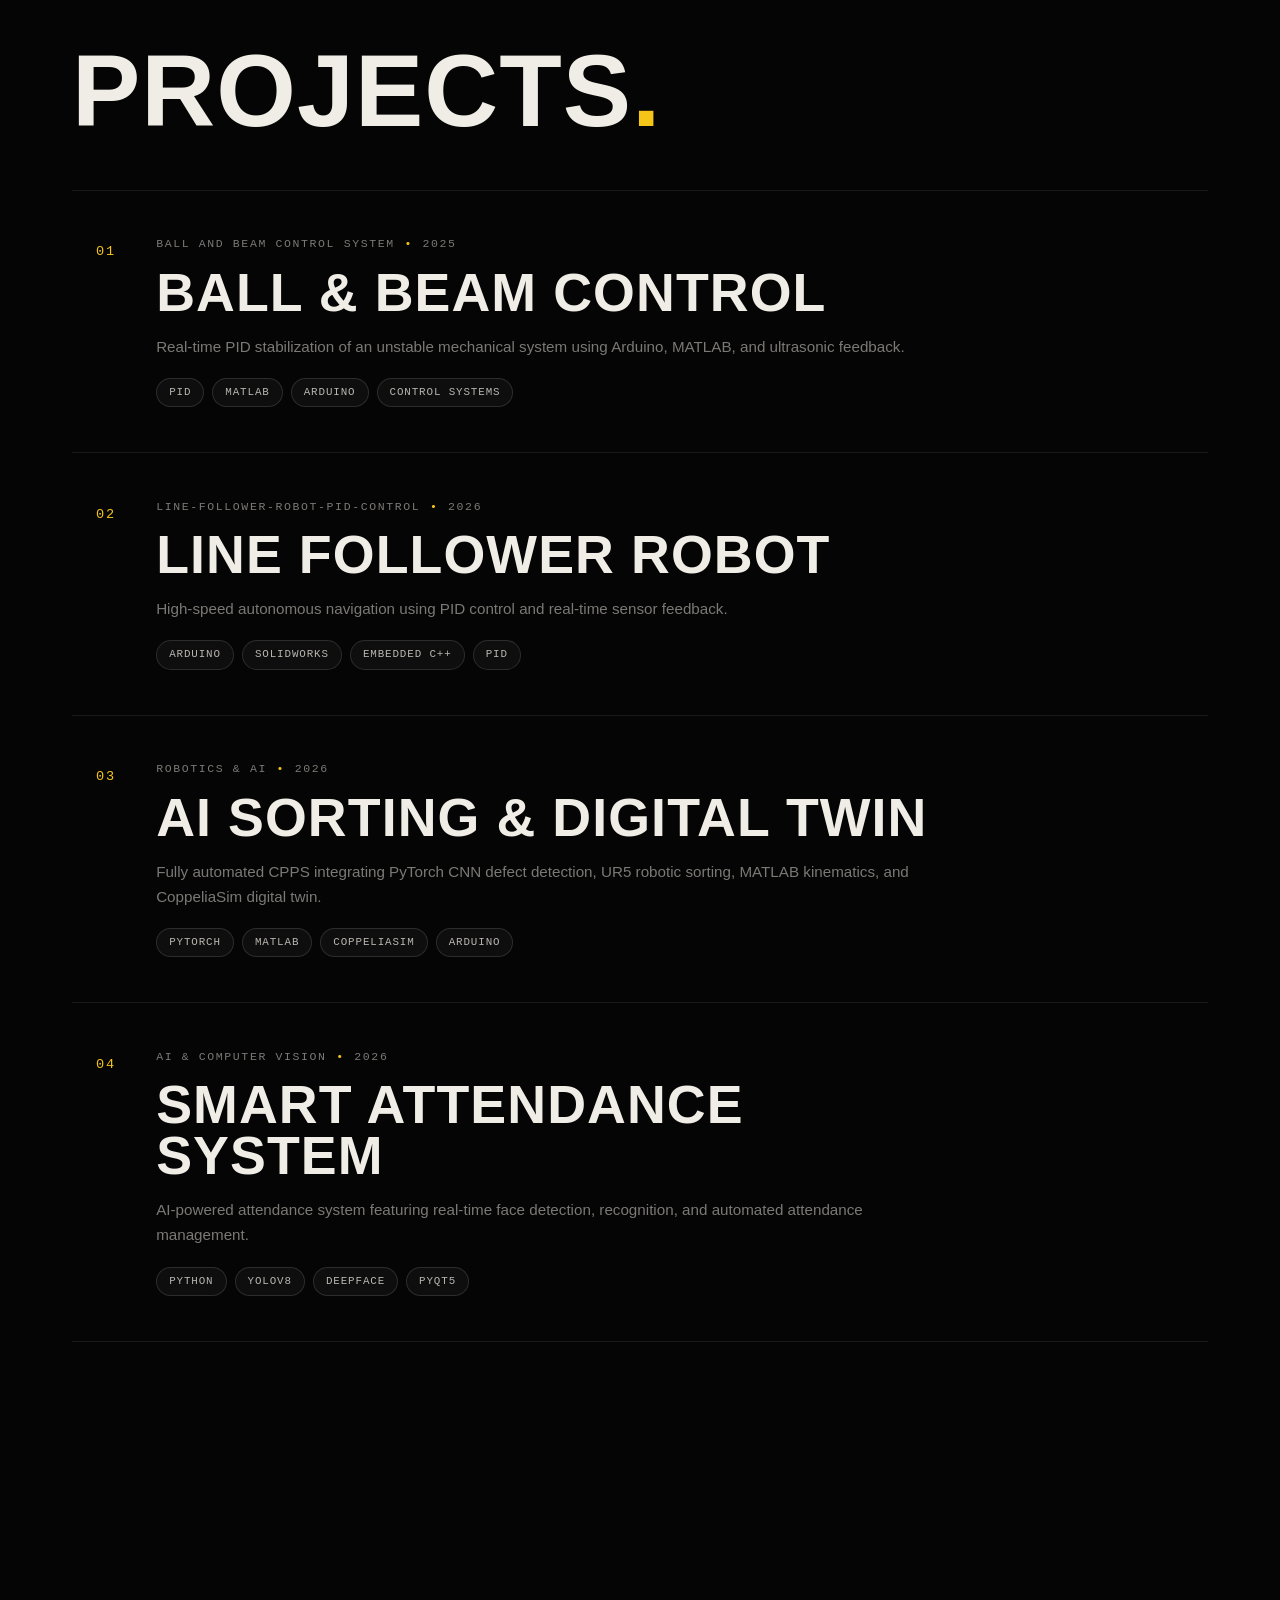
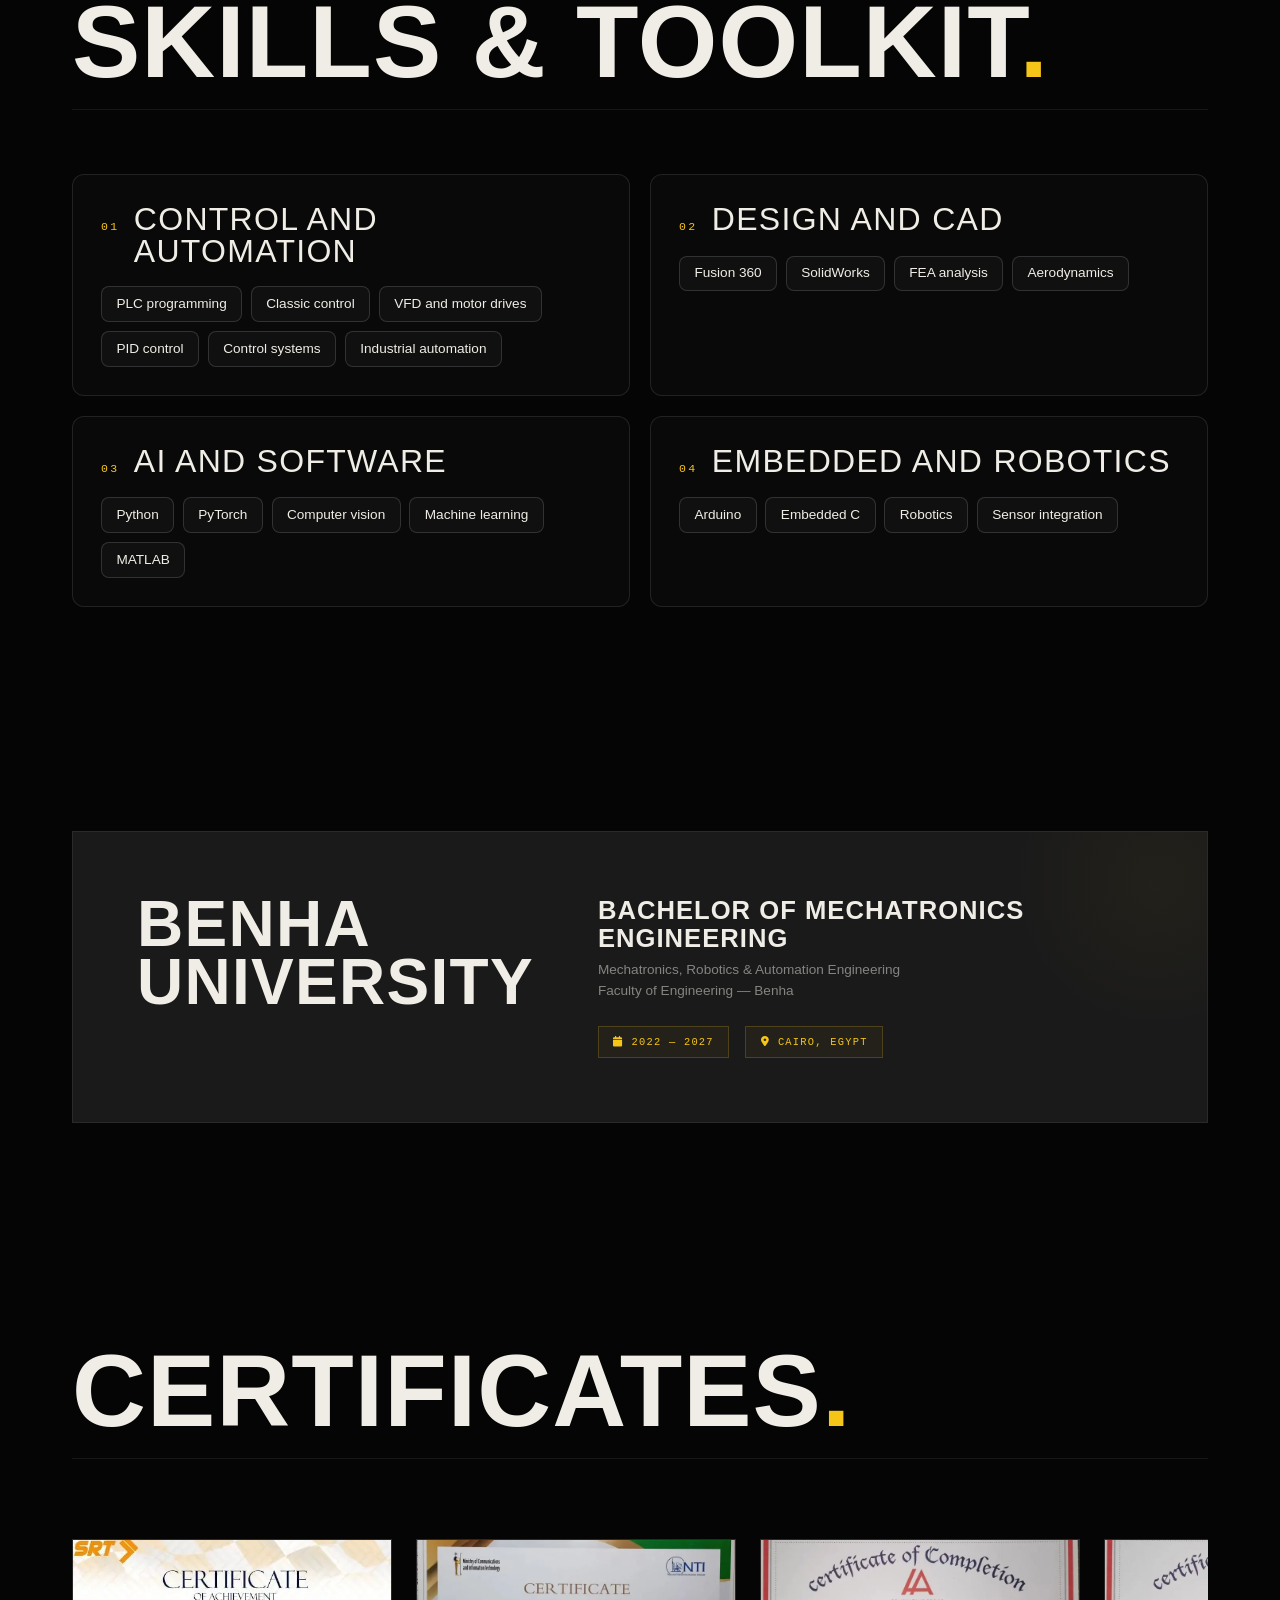
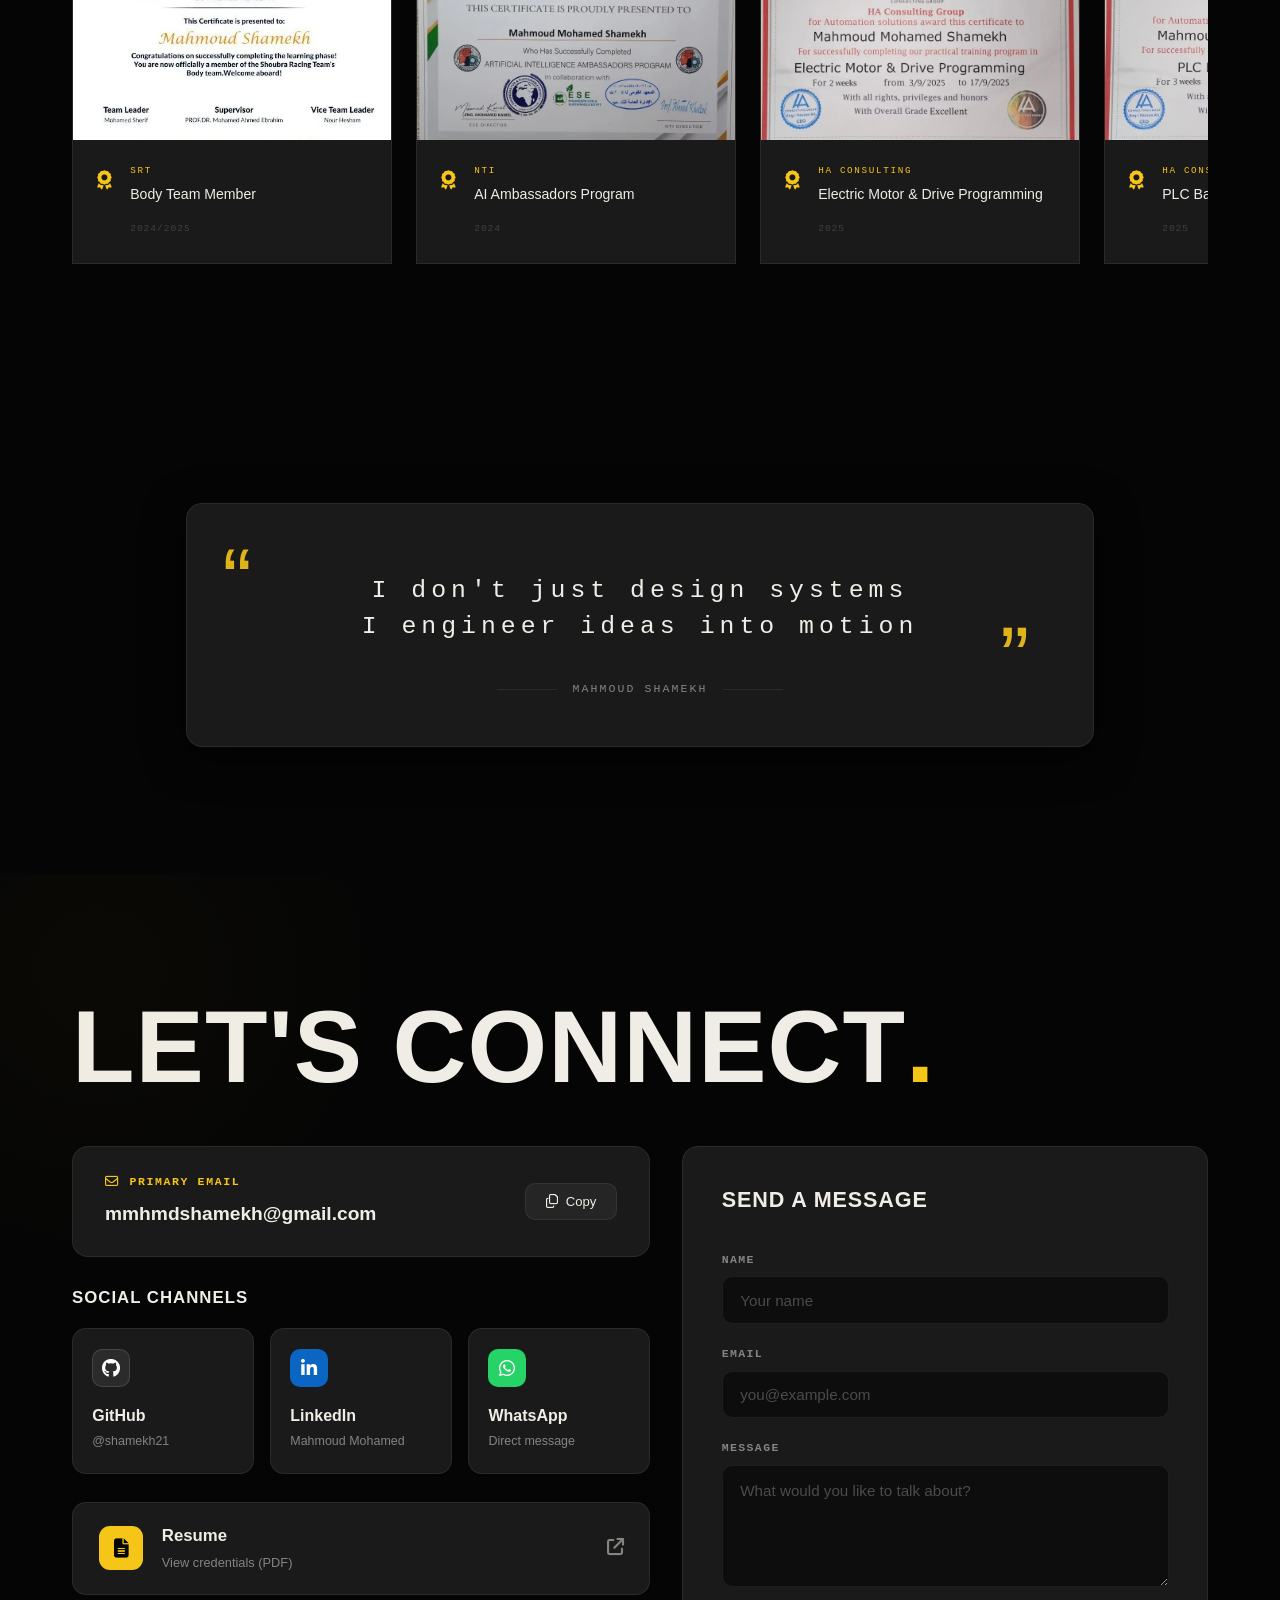
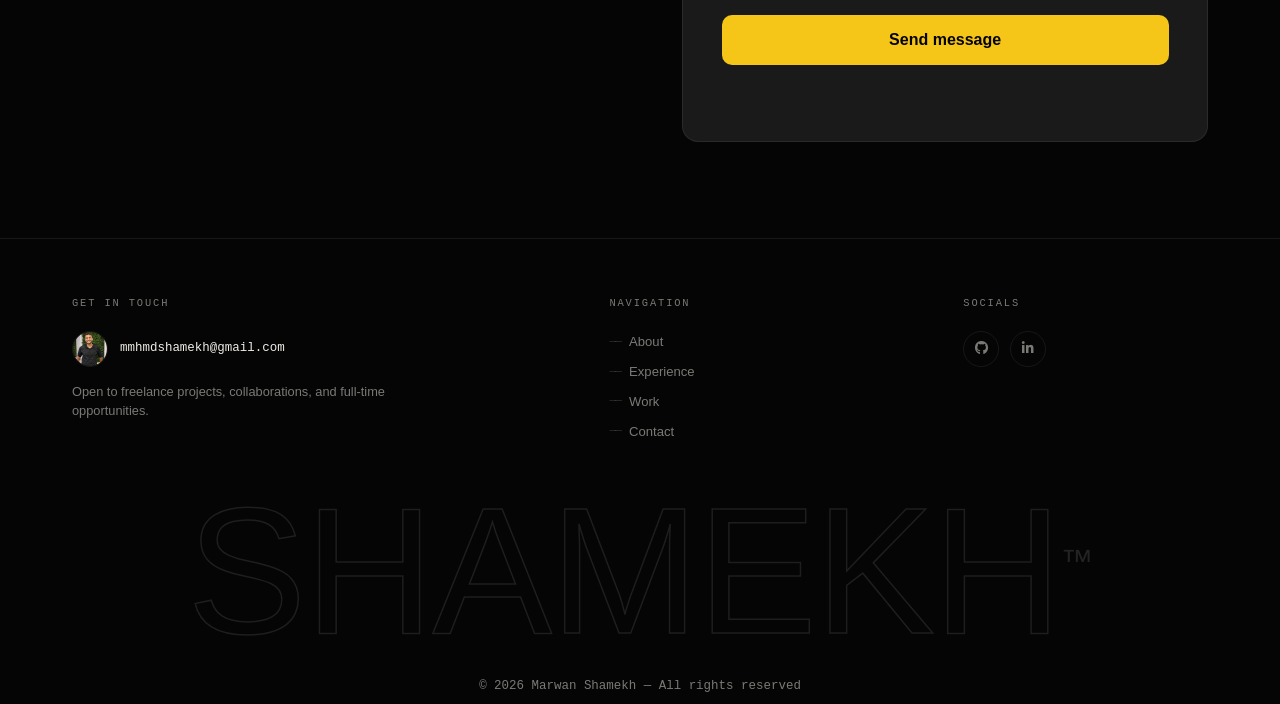
==== commit 1a75daa4: "Remove space before span in contact heading" ====
--- a/index.html
+++ b/index.html
@@ -724,7 +724,7 @@
     <div class="container">
 
       <div class="ct-header reveal">
-        <h2 class="ct-heading">LET'S CONNECT <span class="ct-dot">.</span></h2>
+        <h2 class="ct-heading">LET'S CONNECT<span class="ct-dot">.</span></h2>
       </div>
 
       <div class="ct-layout reveal">
@@ -924,4 +924,4 @@
 
 </body>
 
-</html>+</html>
